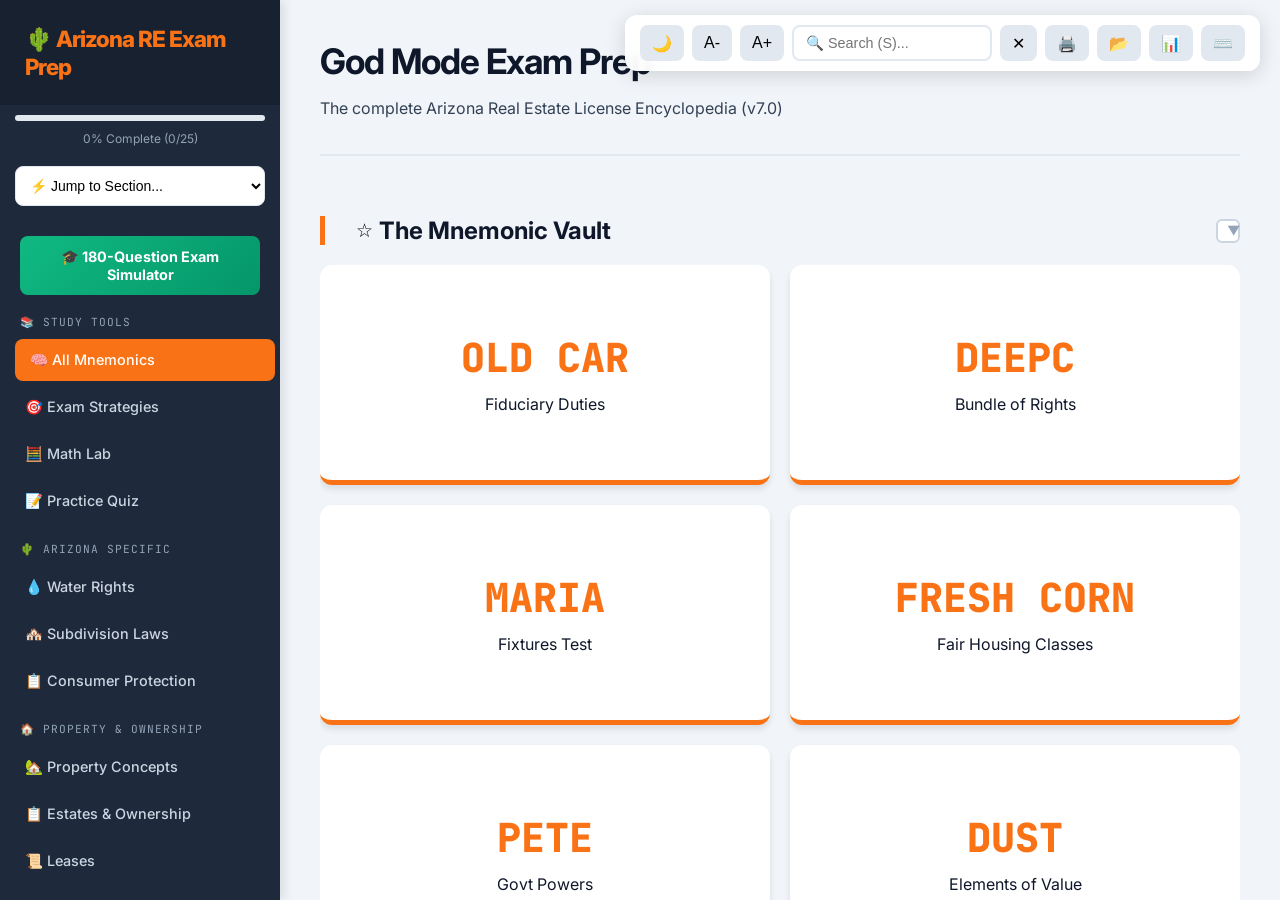
==== index.html @ 2d34c485 "Add files via upload" ====
<!DOCTYPE html>
<html lang="en">

<head>
    <meta charset="UTF-8">
    <meta name="viewport" content="width=device-width, initial-scale=1.0">
    <meta name="description"
        content="Complete Arizona Real Estate Exam Study Guide - God Mode Prep with 35+ practice questions, mnemonics, math formulas, and AZ-specific laws. Pass your exam on the first try!">
    <meta name="keywords"
        content="Arizona real estate exam, AZ real estate license, real estate study guide, ADRE exam prep">
    <meta name="author" content="AZ Real Estate Exam Prep">
    <title>AZ Real Estate "God Mode" Exam Prep</title>

    <!-- Favicon -->
    <link rel="icon"
        href="data:image/svg+xml,<svg xmlns='http://www.w3.org/2000/svg' viewBox='0 0 100 100'><text y='.9em' font-size='90'>🌵</text></svg>">

    <!-- Preconnect for faster font loading -->
    <link rel="preconnect" href="https://fonts.googleapis.com">
    <link rel="preconnect" href="https://fonts.gstatic.com" crossorigin>
    <link
        href="https://fonts.googleapis.com/css2?family=JetBrains+Mono:wght@400;700&family=Inter:wght@300;400;600;800&display=swap"
        rel="stylesheet">
    <link rel="stylesheet" href="style.css">
</head>

<body>

    <!-- Floating Toolbar -->
    <div class="toolbar">
        <button onclick="toggleDarkMode()" title="Toggle Dark Mode (D)" id="darkModeBtn">🌙</button>
        <button onclick="changeFontSize(-1)" title="Decrease Font Size">A-</button>
        <button onclick="changeFontSize(1)" title="Increase Font Size">A+</button>
        <div class="search-container">
            <input type="text" id="searchInput" placeholder="🔍 Search (S)..." onkeyup="handleSearch(event)">
        </div>
        <button onclick="clearSearch()" title="Clear Search (Esc)">✕</button>
        <button onclick="window.print()" title="Print">🖨️</button>
        <button onclick="toggleAllSections()" title="Expand/Collapse All" id="collapseBtn">📂</button>
        <button onclick="showStudyStats()" title="Study Statistics">📊</button>
        <button onclick="showKeyboardShortcuts()" title="Keyboard Shortcuts (?)">⌨️</button>
    </div>

    <div class="sidebar">
        <div class="brand">🌵 Arizona RE Exam Prep</div>

        <!-- Overall Progress Bar -->
        <div class="overall-progress">
            <div class="overall-progress-fill" id="overallProgress" style="width: 0%"></div>
        </div>
        <div style="text-align: center; font-size: 0.75rem; color: var(--text-muted); padding: 0 15px 10px;">
            <span id="progressText">0% Complete</span>
        </div>

        <!-- Jump to Section Dropdown -->
        <div style="padding: 10px 15px;">
            <select id="jumpTo"
                onchange="if(this.value) { if(this.value.startsWith('#')) { window.location.hash=this.value; } else { window.location.href=this.value; } } this.selectedIndex=0;"
                style="width: 100%; padding: 10px; border-radius: 8px; border: 1px solid #e2e8f0; background: white; font-size: 14px; cursor: pointer;">
                <option value="">⚡ Jump to Section...</option>
                <optgroup label="Study Tools">
                    <option value="exam.html">🎓 180-Question Exam Simulator</option>
                    <option value="#mnemonics">🧠 Mnemonics</option>
                    <option value="#examtips">🎯 Exam Strategies</option>
                    <option value="#quiz">📝 Quiz</option>
                    <option value="#math">🧮 Math Lab</option>
                </optgroup>
                <optgroup label="Arizona Specific">
                    <option value="#water">💧 Water Rights</option>
                    <option value="#subdivision">🏘️ Subdivision Laws</option>
                    <option value="#azlaw">📋 Consumer Protection</option>
                </optgroup>
                <optgroup label="Property & Ownership">
                    <option value="#property">🏠 Property Concepts</option>
                    <option value="#estates">📋 Estates & Ownership</option>
                    <option value="#leases">📜 Leases</option>
                    <option value="#govt">⚖️ Govt Powers</option>
                </optgroup>
                <optgroup label="Transactions">
                    <option value="#agency">🤝 Agency</option>
                    <option value="#contracts">📝 Contracts</option>
                    <option value="#valuation">📊 Valuation</option>
                    <option value="#financing">💰 Financing</option>
                </optgroup>
                <optgroup label="Transfer & Closing">
                    <option value="#deeds">📜 Deeds</option>
                    <option value="#title">🔍 Title</option>
                    <option value="#legaldesc">🗺️ Legal Descriptions</option>
                    <option value="#liens">⚖️ Liens</option>
                    <option value="#closing">🏁 Closing</option>
                </optgroup>
                <optgroup label="Compliance & Disclosures">
                    <option value="#fairhousing">🏘️ Fair Housing</option>
                    <option value="#environmental">☣️ Environmental</option>
                    <option value="#keydates">⏰ Key Dates</option>
                </optgroup>
            </select>
        </div>

        <div class="nav-scroll">
            <!-- Prominent Exam Simulator Link -->
            <a href="exam.html" class="nav-item"
                style="background: linear-gradient(135deg, #10b981, #059669); color: white; font-weight: bold; margin: 10px 10px 15px 10px; border-radius: 8px; text-align: center; padding: 12px;">🎓
                180-Question Exam Simulator</a>

            <div class="nav-header">📚 STUDY TOOLS</div>
            <a href="#mnemonics" class="nav-item active">🧠 All Mnemonics</a>
            <a href="#examtips" class="nav-item">🎯 Exam Strategies</a>
            <a href="#math" class="nav-item">🧮 Math Lab</a>
            <a href="#quiz" class="nav-item">📝 Practice Quiz</a>

            <div class="nav-header">🌵 ARIZONA SPECIFIC</div>
            <a href="#water" class="nav-item">💧 Water Rights</a>
            <a href="#subdivision" class="nav-item">🏘️ Subdivision Laws</a>
            <a href="#azlaw" class="nav-item">📋 Consumer Protection</a>

            <div class="nav-header">🏠 PROPERTY & OWNERSHIP</div>
            <a href="#property" class="nav-item">🏡 Property Concepts</a>
            <a href="#estates" class="nav-item">📋 Estates & Ownership</a>
            <a href="#leases" class="nav-item">📜 Leases</a>
            <a href="#govt" class="nav-item">⚖️ Govt Powers (PETE)</a>

            <div class="nav-header">🤝 TRANSACTIONS & AGENCY</div>
            <a href="#agency" class="nav-item">👥 Agency Relationships</a>
            <a href="#communication" class="nav-item">💬 Communication & Fraud</a>
            <a href="#contracts" class="nav-item">📝 Contracts & Listings</a>

            <div class="nav-header">💰 VALUATION & FINANCE</div>
            <a href="#valuation" class="nav-item">📊 Valuation & Appraisal</a>
            <a href="#financing" class="nav-item">🏦 Financing</a>

            <div class="nav-header">📜 TRANSFER & CLOSING</div>
            <a href="#deeds" class="nav-item">📄 Deeds</a>
            <a href="#title" class="nav-item">🔍 Title & Insurance</a>
            <a href="#legaldesc" class="nav-item">🗺️ Legal Descriptions</a>
            <a href="#liens" class="nav-item">⚖️ Liens</a>
            <a href="#closing" class="nav-item">🏁 Closing Process</a>

            <div class="nav-header">⚠️ COMPLIANCE</div>
            <a href="#fairhousing" class="nav-item">🏘️ Fair Housing</a>
            <a href="#environmental" class="nav-item">☣️ Environmental Hazards</a>
            <a href="#riskmanagement" class="nav-item">🛡️ Risk Management</a>
            <a href="#keydates" class="nav-item">⏰ Key Dates & Timeframes</a>

            <div class="nav-header">📋 PROFESSIONAL PRACTICE</div>
            <a href="#ethics" class="nav-item">⚖️ Ethics & Conduct</a>
            <a href="#advertising" class="nav-item">📢 Advertising Rules</a>
            <a href="#propmanagement" class="nav-item">🏢 Property Management</a>
            <a href="#prorations" class="nav-item">🧮 Proration Calculations</a>

            <div class="nav-header">⚠️ EXAM HELPERS</div>
            <a href="#cheatsheet" class="nav-item"
                style="background: linear-gradient(135deg, #dc2626, #b91c1c); color: white; font-weight: bold;">📋
                Quick Reference Cheat Sheet</a>
            <a href="#comparisons" class="nav-item"
                style="background: linear-gradient(135deg, #f59e0b, #d97706); color: white; font-weight: bold;">⚠️
                Commonly Confused Concepts</a>
            <a href="#examcomparisons" class="nav-item"
                style="background: linear-gradient(135deg, #8b5cf6, #7c3aed); color: white; font-weight: bold;">🎯
                Exam Comparison Tables</a>
            <a href="#examtips" class="nav-item">🎯 Exam Strategies & Tips</a>
            <a href="#quiz" class="nav-item">📝 Practice Questions</a>
        </div>
    </div>

    <div class="main-content">
        <header>
            <h1>God Mode Exam Prep</h1>
            <p>The complete Arizona Real Estate License Encyclopedia (v7.0)</p>
        </header>

        <section id="mnemonics">
            <h2>The Mnemonic Vault</h2>
            <div class="mnemonic-grid">

                <div class="flip-card">
                    <div class="flip-card-inner">
                        <div class="flip-card-front">
                            <div class="acronym">OLD CAR</div>
                            <div>Fiduciary Duties</div>
                        </div>
                        <div class="flip-card-back">
                            <ul>
                                <li><strong>O</strong>bedience</li>
                                <li><strong>L</strong>oyalty (Client 1st)</li>
                                <li><strong>D</strong>isclosure</li>
                                <li><strong>C</strong>onfidentiality (Forever)</li>
                                <li><strong>A</strong>ccounting</li>
                                <li><strong>R</strong>easonable Care</li>
                            </ul>
                        </div>
                    </div>
                </div>

                <div class="flip-card">
                    <div class="flip-card-inner">
                        <div class="flip-card-front">
                            <div class="acronym">DEEPC</div>
                            <div>Bundle of Rights</div>
                        </div>
                        <div class="flip-card-back">
                            <ul>
                                <li><strong>D</strong>isposition (Sell)</li>
                                <li><strong>E</strong>xclusion (Keep out)</li>
                                <li><strong>E</strong>njoyment (Peace)</li>
                                <li><strong>P</strong>ossession (Use)</li>
                                <li><strong>C</strong>ontrol (Build/Alter)</li>
                            </ul>
                        </div>
                    </div>
                </div>

                <div class="flip-card">
                    <div class="flip-card-inner">
                        <div class="flip-card-front">
                            <div class="acronym">MARIA</div>
                            <div>Fixtures Test</div>
                        </div>
                        <div class="flip-card-back">
                            <ul>
                                <li><strong>M</strong>ethod of Attachment</li>
                                <li><strong>A</strong>daptability</li>
                                <li><strong>R</strong>elationship (Buyer wins)</li>
                                <li><strong>I</strong>ntent (Crucial)</li>
                                <li><strong>A</strong>greement (Wins all)</li>
                            </ul>
                        </div>
                    </div>
                </div>

                <div class="flip-card">
                    <div class="flip-card-inner">
                        <div class="flip-card-front">
                            <div class="acronym">FRESH CORN</div>
                            <div>Fair Housing Classes</div>
                        </div>
                        <div class="flip-card-back">
                            <ul>
                                <li><strong>F</strong>amilial Status (Kids)</li>
                                <li><strong>R</strong>ace</li>
                                <li><strong>S</strong>ex (Gender)</li>
                                <li><strong>H</strong>andicap (Disability)</li>
                                <li><strong>C</strong>olor</li>
                                <li><strong>R</strong>eligion</li>
                                <li><strong>N</strong>ational Origin</li>
                            </ul>
                        </div>
                    </div>
                </div>

                <div class="flip-card">
                    <div class="flip-card-inner">
                        <div class="flip-card-front">
                            <div class="acronym">PETE</div>
                            <div>Govt Powers</div>
                        </div>
                        <div class="flip-card-back">
                            <ul>
                                <li><strong>P</strong>olice Power (Zoning)</li>
                                <li><strong>E</strong>minent Domain (Taking)</li>
                                <li><strong>T</strong>axation</li>
                                <li><strong>E</strong>scheat (Reverts to State)</li>
                            </ul>
                        </div>
                    </div>
                </div>

                <div class="flip-card">
                    <div class="flip-card-inner">
                        <div class="flip-card-front">
                            <div class="acronym">DUST</div>
                            <div>Elements of Value</div>
                        </div>
                        <div class="flip-card-back">
                            <ul>
                                <li><strong>D</strong>emand</li>
                                <li><strong>U</strong>tility (Usefulness)</li>
                                <li><strong>S</strong>carcity</li>
                                <li><strong>T</strong>ransferability</li>
                            </ul>
                        </div>
                    </div>
                </div>

                <div class="flip-card">
                    <div class="flip-card-inner">
                        <div class="flip-card-front">
                            <div class="acronym">PITT</div>
                            <div>Joint Tenancy Rules</div>
                        </div>
                        <div class="flip-card-back">
                            <ul>
                                <li><strong>P</strong>ossession (Undivided)</li>
                                <li><strong>I</strong>nterest (Equal)</li>
                                <li><strong>T</strong>ime (Same time)</li>
                                <li><strong>T</strong>itle (Same deed)</li>
                            </ul>
                        </div>
                    </div>
                </div>

                <div class="flip-card">
                    <div class="flip-card-inner">
                        <div class="flip-card-front">
                            <div class="acronym">COLIC</div>
                            <div>Valid Contract</div>
                        </div>
                        <div class="flip-card-back">
                            <ul>
                                <li><strong>C</strong>ompetent Parties</li>
                                <li><strong>O</strong>ffer & Acceptance</li>
                                <li><strong>L</strong>egal Purpose</li>
                                <li><strong>I</strong>n Writing</li>
                                <li><strong>C</strong>onsideration</li>
                            </ul>
                        </div>
                    </div>
                </div>

                <div class="flip-card">
                    <div class="flip-card-inner">
                        <div class="flip-card-front">
                            <div class="acronym">-OR / -EE</div>
                            <div>Giver vs Receiver</div>
                        </div>
                        <div class="flip-card-back">
                            <ul>
                                <li><strong>-OR</strong> = Giver (Grant<strong>or</strong>)</li>
                                <li><strong>-EE</strong> = Receiver (Grant<strong>ee</strong>)</li>
                                <li>Mortgag<strong>or</strong> = Borrower (gives lien)</li>
                                <li>Mortgag<strong>ee</strong> = Lender (receives lien)</li>
                                <li>Less<strong>or</strong> = Landlord</li>
                                <li>Less<strong>ee</strong> = Tenant</li>
                            </ul>
                        </div>
                    </div>
                </div>

                <div class="flip-card">
                    <div class="flip-card-inner">
                        <div class="flip-card-front">
                            <div class="acronym">MCI</div>
                            <div>3 Appraisal Approaches</div>
                        </div>
                        <div class="flip-card-back">
                            <ul>
                                <li><strong>M</strong>arket Data → Houses/Land</li>
                                <li><strong>C</strong>ost Approach → New/Special Buildings</li>
                                <li><strong>I</strong>ncome (Cap) → Commercial</li>
                            </ul>
                        </div>
                    </div>
                </div>

                <div class="flip-card">
                    <div class="flip-card-inner">
                        <div class="flip-card-front">
                            <div class="acronym">PFE</div>
                            <div>3 Types of Depreciation</div>
                        </div>
                        <div class="flip-card-back">
                            <ul>
                                <li><strong>P</strong>hysical (Wear & tear)</li>
                                <li><strong>F</strong>unctional (Poor design)</li>
                                <li><strong>E</strong>conomic (External: airport)</li>
                            </ul>
                        </div>
                    </div>
                </div>

            </div>
        </section>

        <section id="water">
            <h2>Arizona Water Rights (The "Deep End")</h2>

            <div class="alert alert-az">
                <div class="alert-icon">⚠️</div>
                <div>
                    <strong>Exam Trap:</strong> Know the difference between Type 1 and Type 2 Grandfathered Rights.
                </div>
            </div>

            <div class="info-box">
                <div class="info-title">Groundwater Management Act (1980)</div>
                <p>Created <strong>AMAs</strong> (Active Management Areas) where overdraft is severe. <em>(Phoenix,
                        Tucson, Prescott, Pinal, Santa Cruz)</em>.</p>

                <table>
                    <tr>
                        <th>Right Type</th>
                        <th>Definition</th>
                        <th>Transferability</th>
                    </tr>
                    <tr>
                        <td><strong>Irrigation Grandfathered</strong></td>
                        <td>Farming use.</td>
                        <td>Runs with the land.</td>
                    </tr>
                    <tr>
                        <td><strong>Type 1 (Non-Irrigation)</strong></td>
                        <td>Retired farm land converted to non-farm use (e.g., Golf Course).</td>
                        <td><strong>Runs with the land</strong>. Cannot be sold separately.</td>
                    </tr>
                    <tr>
                        <td><strong>Type 2 (Non-Irrigation)</strong></td>
                        <td>Historical non-farm use (e.g., Mines, Dairies).</td>
                        <td><strong>Portable</strong>. Can be sold separately from the land.</td>
                    </tr>
                </table>
            </div>

            <div class="info-box">
                <div class="info-title">Assured vs. Adequate Water Supply</div>
                <ul>
                    <li><strong>Inside an AMA:</strong> Developers must prove a <strong>100-Year Assured Water
                            Supply</strong> to subdivide.</li>
                    <li><strong>Outside an AMA:</strong> Developers must prove an <strong>Adequate Water
                            Supply</strong>. If inadequate, they can still build, but must disclose it in the Public
                        Report.</li>
                </ul>
            </div>

            <div class="info-box"
                style="background: linear-gradient(to right, #dbeafe, #e0f2fe); border: 2px solid #3b82f6;">
                <div class="info-title" style="color: #1d4ed8;">⚠️ EXAM TRAP: Riparian vs Littoral Water Rights</div>
                <p>Both are water rights based on property location — know the difference:</p>
                <table>
                    <tr>
                        <th style="width: 25%;">Feature</th>
                        <th style="width: 37.5%; background: #bfdbfe;">🌊 Riparian Rights</th>
                        <th style="width: 37.5%; background: #a5f3fc;">🏖️ Littoral Rights</th>
                    </tr>
                    <tr>
                        <td><strong>Water Type</strong></td>
                        <td style="background: #dbeafe;"><strong>FLOWING water</strong></td>
                        <td style="background: #cffafe;"><strong>STANDING water</strong></td>
                    </tr>
                    <tr>
                        <td><strong>Examples</strong></td>
                        <td>Rivers, streams, creeks</td>
                        <td>Lakes, ponds, oceans, seas</td>
                    </tr>
                    <tr>
                        <td><strong>Ownership Extends To</strong></td>
                        <td>Center of waterway (if non-navigable)</td>
                        <td>High-water mark</td>
                    </tr>
                    <tr>
                        <td><strong>Usage Rights</strong></td>
                        <td>Reasonable use that doesn't harm downstream owners</td>
                        <td>Reasonable use of water touching property</td>
                    </tr>
                    <tr>
                        <td><strong>Memory Trick</strong></td>
                        <td><strong>R</strong>iparian = <strong>R</strong>iver (flows)</td>
                        <td><strong>L</strong>ittoral = <strong>L</strong>ake (sits)</td>
                    </tr>
                </table>
            </div>

            <div class="info-box"
                style="background: linear-gradient(to right, #fef3c7, #fde68a); border: 2px solid #f59e0b;">
                <div class="info-title" style="color: #b45309;">⚠️ EXAM TRAP: Accretion vs Avulsion vs Erosion</div>
                <p>All involve land changes from water — timing is key:</p>
                <table>
                    <tr>
                        <th>Term</th>
                        <th>What Happens</th>
                        <th>Speed</th>
                        <th>Who Owns New Land?</th>
                    </tr>
                    <tr>
                        <td><strong>Accretion</strong></td>
                        <td>Land is <strong>ADDED</strong> by water deposit (soil buildup)</td>
                        <td style="background: #d1fae5;">GRADUAL</td>
                        <td>Property owner gains it</td>
                    </tr>
                    <tr>
                        <td><strong>Reliction</strong></td>
                        <td>Land is <strong>EXPOSED</strong> by water receding</td>
                        <td style="background: #d1fae5;">GRADUAL</td>
                        <td>Property owner gains it</td>
                    </tr>
                    <tr>
                        <td><strong>Erosion</strong></td>
                        <td>Land is <strong>LOST</strong> by water washing away</td>
                        <td style="background: #d1fae5;">GRADUAL</td>
                        <td>Property owner loses it</td>
                    </tr>
                    <tr>
                        <td><strong>Avulsion</strong></td>
                        <td>Land is <strong>TORN AWAY</strong> suddenly (flood, earthquake)</td>
                        <td style="background: #fee2e2;">SUDDEN</td>
                        <td>Original owner may reclaim</td>
                    </tr>
                </table>
                <p style="margin-top: 10px;"><strong>Memory Tip:</strong> A<strong>V</strong>ulsion =
                    <strong>V</strong>iolent/Sudden. Everything else is gradual.
                </p>
            </div>
        </section>

        <section id="subdivision">
            <h2>Subdivision & Land Rules</h2>

            <div class="info-box">
                <div class="info-title">The "Magic Numbers"</div>
                <table>
                    <tr>
                        <th>Term</th>
                        <th>Definition</th>
                        <th>Requirement</th>
                    </tr>
                    <tr>
                        <td><strong>Subdivision</strong></td>
                        <td>Dividing land into <strong>6 or more</strong> parcels (each < 36 acres).</td>
                        <td>Must obtain a <strong>Public Report</strong> from ADRE.</td>
                    </tr>
                    <tr>
                        <td><strong>Unsubdivided Land</strong></td>
                        <td>Dividing land into <strong>6 or more</strong> parcels (each 36-160 acres).</td>
                        <td>Must obtain a Public Report.</td>
                    </tr>
                    <tr>
                        <td><strong>Lot Split</strong></td>
                        <td>Dividing land into <strong>5 or fewer</strong> parcels.</td>
                        <td>No Public Report. Requires <strong>Affidavit of Disclosure</strong> if in county island.
                        </td>
                    </tr>
                </table>
            </div>

            <div class="info-box">
                <div class="info-title">Public Report (The CPR)</div>
                <p><strong>C</strong>ommissioner's <strong>P</strong>ublic <strong>R</strong>eport. Protects the buyer.
                </p>
                <ul>
                    <li>Must be given to buyer <strong>before</strong> signing the contract.</li>
                    <li>If buyer signs <em>without</em> receiving it, the sale is <strong>Voidable</strong> by the buyer
                        for 3 years.</li>
                    <li><strong>Lot Reservations:</strong> Developer can take $5,000 max deposit before Public Report is
                        issued (fully refundable).</li>
                </ul>
            </div>

            <div class="info-box"
                style="background: linear-gradient(to right, #e0f2fe, #dbeafe); border: 2px solid #3b82f6;">
                <div class="info-title" style="color: #1d4ed8;">Arizona Subdivision Requirements Chart</div>
                <table>
                    <tr>
                        <th>Classification</th>
                        <th>Number of Lots</th>
                        <th>Lot Size</th>
                        <th>Requirements</th>
                    </tr>
                    <tr>
                        <td><strong>Lot Split</strong></td>
                        <td><strong>5 or fewer</strong> lots</td>
                        <td>Any size</td>
                        <td style="background: #d1fae5;">NO Public Report required. Affidavit of Disclosure if in
                            unincorporated area</td>
                    </tr>
                    <tr>
                        <td><strong>Subdivision (Improved)</strong></td>
                        <td><strong>6 or more</strong> lots</td>
                        <td><strong>Less than 36 acres</strong> each</td>
                        <td style="background: #fef9c3;">Public Report REQUIRED</td>
                    </tr>
                    <tr>
                        <td><strong>Unsubdivided Land</strong></td>
                        <td><strong>6 or more</strong> parcels</td>
                        <td><strong>36 to 160 acres</strong> each</td>
                        <td style="background: #fef9c3;">Public Report REQUIRED</td>
                    </tr>
                    <tr>
                        <td><strong>Exempt (Large Parcels)</strong></td>
                        <td>Any number</td>
                        <td><strong>Over 160 acres</strong> each</td>
                        <td style="background: #d1fae5;">NO Public Report required</td>
                    </tr>
                </table>
            </div>

            <div class="info-box">
                <div class="info-title">Public Report Types</div>
                <table>
                    <tr>
                        <th>Report Type</th>
                        <th>What It Allows</th>
                        <th>Requirements</th>
                    </tr>
                    <tr>
                        <td><strong>Preliminary Public Report</strong></td>
                        <td>Take <strong>refundable reservations only</strong> (max $5,000)</td>
                        <td>Before lots are ready for sale</td>
                    </tr>
                    <tr>
                        <td><strong>Full Public Report</strong></td>
                        <td><strong>Binding sales contracts</strong> allowed</td>
                        <td>All improvements complete OR bonded</td>
                    </tr>
                    <tr>
                        <td><strong>Special Order of Exemption</strong></td>
                        <td>Sale without Public Report</td>
                        <td>Specific criteria met; ADRE approval</td>
                    </tr>
                </table>
            </div>

            <div class="info-box">
                <div class="info-title">Affidavit of Disclosure (Lot Splits)</div>
                <p>Required when selling <strong>unimproved land in unincorporated areas</strong> (county islands):</p>
                <ul>
                    <li>Must disclose: road maintenance, utilities, easements, zoning, flood zone</li>
                    <li>Must be given to buyer <strong>before</strong> purchase agreement</li>
                    <li>Filed with county recorder after sale</li>
                    <li>Applies to parcels <strong>5 or fewer</strong> (lot splits, not subdivisions)</li>
                </ul>
            </div>

            <div class="alert alert-az">
                <div class="alert-icon">⚠️</div>
                <div>
                    <strong>Exam Trap — The Magic Number 6:</strong> Once you hit <strong>6 or more lots</strong>, you
                    need a Public Report! 5 or fewer = lot split (no Public Report). Remember: "5 is FINE, 6 needs the
                    FIX (Public Report)!"
                </div>
            </div>

            <div class="alert alert-az">
                <div class="alert-icon">🎯</div>
                <div>
                    <strong>Exam Tip — 36 Acres:</strong> Under 36 acres = subdivision. Between 36-160 acres =
                    unsubdivided land. Over 160 acres = exempt. Both subdivision AND unsubdivided land need a Public
                    Report if 6+ lots!
                </div>
            </div>

            <div class="alert alert-az">
                <div class="alert-icon">💡</div>
                <div>
                    <strong>Memory Tip — Public Report Voidable:</strong> If buyer doesn't receive Public Report before
                    signing, sale is VOIDABLE for <strong>3 YEARS</strong>. "CPR saves lives — give it FIRST!"
                </div>
            </div>

            <div class="info-box"
                style="background: linear-gradient(to right, #fef3c7, #fde68a); border: 2px solid #f59e0b;">
                <div class="info-title" style="color: #b45309;">⚠️ Unimproved Lot Rescission — A.R.S. § 32-2185.01
                </div>
                <p>Arizona provides extra protection when buyer purchases an <strong>UNIMPROVED</strong> subdivision lot
                    <strong>without physically
                        inspecting it:</strong>
                </p>
                <table>
                    <tr>
                        <th>Situation</th>
                        <th>Rescission Period</th>
                        <th>Details</th>
                    </tr>
                    <tr>
                        <td><strong>Buyer inspected lot BEFORE signing</strong></td>
                        <td style="background: #fee2e2;">NO rescission right</td>
                        <td>Standard contract rules apply</td>
                    </tr>
                    <tr>
                        <td><strong>Buyer did NOT inspect lot before signing</strong></td>
                        <td style="background: #d1fae5;"><strong>7 CALENDAR DAYS</strong> to rescind OR</td>
                        <td>Can rescind without cause within 7 days</td>
                    </tr>
                    <tr>
                        <td><strong>Buyer did NOT inspect lot before signing</strong></td>
                        <td style="background: #bbf7d0;"><strong>6 MONTHS</strong> to inspect then rescind</td>
                        <td>Has 6 months to inspect; can rescind after inspection</td>
                    </tr>
                    <tr>
                        <td><strong>IMPROVED lots</strong> (with building)</td>
                        <td style="background: #fee2e2;">NO rescission right</td>
                        <td>These rules only apply to UNIMPROVED lots</td>
                    </tr>
                </table>
                <p style="margin-top: 10px;"><strong>Key Points:</strong></p>
                <ul>
                    <li>Only applies to <strong>UNIMPROVED</strong> lots (no building)</li>
                    <li>Only applies if buyer did <strong>NOT inspect BEFORE signing</strong></li>
                    <li>Developer must refund ALL money upon rescission</li>
                    <li>Cannot waive this right</li>
                </ul>
            </div>

            <div class="info-box"
                style="background: linear-gradient(to right, #dcfce7, #bbf7d0); border: 2px solid #22c55e;">
                <div class="info-title" style="color: #166534;">Lot Reservation Deposits (Before Public Report)</div>
                <table>
                    <tr>
                        <th>Rule</th>
                        <th>Details</th>
                    </tr>
                    <tr>
                        <td><strong>Maximum Deposit</strong></td>
                        <td><strong>$5,000</strong> maximum (per A.R.S. § 32-2181.03)</td>
                    </tr>
                    <tr>
                        <td><strong>Refundable?</strong></td>
                        <td style="background: #d1fae5;"><strong>100% REFUNDABLE</strong> at any time before Public
                            Report issued</td>
                    </tr>
                    <tr>
                        <td><strong>Where Held?</strong></td>
                        <td>Must be placed in a trust account or escrow</td>
                    </tr>
                    <tr>
                        <td><strong>When Can Be Used?</strong></td>
                        <td>Only with <strong>Preliminary</strong> Public Report (not before any report)</td>
                    </tr>
                    <tr>
                        <td><strong>Binding Contract?</strong></td>
                        <td style="background: #fee2e2;"><strong>NO</strong> — reservation only, NOT a purchase contract
                        </td>
                    </tr>
                </table>
            </div>

            <div class="alert alert-az">
                <div class="alert-icon">⚠️</div>
                <div>
                    <strong>Exam Trap — Unimproved Lot Rescission:</strong> If buyer purchases an UNIMPROVED subdivision
                    lot WITHOUT
                    inspecting it first, they get <strong>7 CALENDAR DAYS</strong> to cancel outright, OR <strong>6
                        MONTHS</strong> to inspect then cancel. If they DID inspect before signing — NO rescission
                    right!
                </div>
            </div>

            <div class="alert alert-az">
                <div class="alert-icon">🎯</div>
                <div>
                    <strong>Exam Tip — Reservation vs Contract:</strong> Before Full Public Report, developer can only
                    take <strong>refundable reservations</strong> (not binding contracts). Think: "No CPR = No
                    Commitment!"
                </div>
            </div>
        </section>

        <section id="azlaw">
            <h2>Arizona Consumer Protection Laws</h2>

            <div class="info-box">
                <div class="info-title">Real Estate Recovery Fund</div>
                <p>Administered by <strong>ADRE</strong> to compensate consumers harmed by licensed agents:</p>
                <ul>
                    <li><strong>Maximum per transaction:</strong> $30,000</li>
                    <li><strong>Maximum per licensee:</strong> $90,000 total</li>
                    <li><strong>Requirements:</strong> Must have final court judgment against licensee</li>
                    <li><strong>Coverage:</strong> Actual out-of-pocket losses only (no speculative damages)</li>
                    <li><strong>Time limit:</strong> Claim must be filed within 5 years</li>
                </ul>
                <p><em>Note: If fund pays out, licensee's license is typically terminated.</em></p>
            </div>

            <div class="info-box">
                <div class="info-title">Arizona Consumer Fraud Protection Act (1967)</div>
                <p><strong>A.R.S. §§ 44-1521</strong> — Applies to real estate transactions:</p>
                <ul>
                    <li><strong>Prohibits:</strong> Deception, fraud, misrepresentation, concealment of material facts
                    </li>
                    <li><strong>Applies to:</strong> All RE sales, advertising, and written/verbal statements</li>
                    <li><strong>Private Action:</strong> Consumers can sue; easier to prove than common law fraud</li>
                    <li><strong>Penalties:</strong> Civil penalties, restitution, potentially treble damages</li>
                </ul>
            </div>

            <div class="info-box">
                <div class="info-title">Arizona Homestead Exemption</div>
                <p><strong>A.R.S. § 33-1101</strong> — Protects home equity from general creditors:</p>
                <table>
                    <tr>
                        <th>Feature</th>
                        <th>Details</th>
                    </tr>
                    <tr>
                        <td><strong>Protected Amount (2025)</strong></td>
                        <td>$425,200 equity (adjusted annually for cost of living since Prop 209 passed in 2022)</td>
                    </tr>
                    <tr>
                        <td><strong>Acreage Limit</strong></td>
                        <td><strong>NO acreage limit</strong> — Must be "one compact body" with dwelling</td>
                    </tr>
                    <tr>
                        <td><strong>Eligible Property Types</strong></td>
                        <td>
                            <ul style="margin: 5px 0; padding-left: 20px;">
                                <li>House on land (any acreage, one compact parcel)</li>
                                <li>Condominium unit</li>
                                <li>Cooperative unit</li>
                                <li>Mobile home (with or without land)</li>
                            </ul>
                        </td>
                    </tr>
                    <tr>
                        <td><strong>Residency Requirement</strong></td>
                        <td>Must be your <strong>PRIMARY residence</strong> where you actually live</td>
                    </tr>
                    <tr>
                        <td><strong>Age Requirement</strong></td>
                        <td>Must be 18+ years old and Arizona resident</td>
                    </tr>
                    <tr>
                        <td><strong>Number of Exemptions</strong></td>
                        <td>Only ONE per person (married couple = one shared exemption)</td>
                    </tr>
                    <tr>
                        <td><strong>Automatic?</strong></td>
                        <td>Yes — no filing required (but can file Declaration for extra protection)</td>
                    </tr>
                    <tr>
                        <td><strong>Sale Proceeds</strong></td>
                        <td>Protected for <strong>18 months</strong> after sale (used for new home)</td>
                    </tr>
                    <tr>
                        <td><strong>Does NOT Protect Against</strong></td>
                        <td>
                            <ul style="margin: 5px 0; padding-left: 20px;">
                                <li>Mortgage/deed of trust foreclosure</li>
                                <li>Mechanic's liens (for work on the home)</li>
                                <li>Child support & alimony</li>
                                <li>Property taxes</li>
                                <li>HOA liens</li>
                            </ul>
                        </td>
                    </tr>
                </table>
                <div class="alert alert-az" style="margin-top: 15px;">
                    <div class="alert-icon">⚠️</div>
                    <div>
                        <strong>Don't Confuse:</strong> Homestead (no acreage limit) vs. Anti-Deficiency (2.5 acre
                        limit).
                        These are DIFFERENT protections with different rules!
                    </div>
                </div>
            </div>

            <div class="info-box">
                <div class="info-title">Arizona Anti-Deficiency Statute</div>
                <p>Protects homeowners from "deficiency judgments" after foreclosure:</p>
                <table>
                    <tr>
                        <th>Requirement</th>
                        <th>Details</th>
                    </tr>
                    <tr>
                        <td><strong>Property Size</strong></td>
                        <td>2.5 acres or less</td>
                    </tr>
                    <tr>
                        <td><strong>Property Type</strong></td>
                        <td>Single 1-family or 2-family dwelling</td>
                    </tr>
                    <tr>
                        <td><strong>Trustee Sale (Non-Judicial)</strong></td>
                        <td>Protection applies regardless of loan type</td>
                    </tr>
                    <tr>
                        <td><strong>Judicial Foreclosure</strong></td>
                        <td>Protection ONLY for "purchase money" loans</td>
                    </tr>
                </table>
            </div>

            <div class="alert alert-az">
                <div class="alert-icon">📋</div>
                <div>
                    <strong>Purchase Money Loan</strong> = Loan used specifically to PURCHASE the property (not HELOCs
                    or refinances for cash-out)
                </div>
            </div>

            <div class="info-box"
                style="background: linear-gradient(to right, #fef3c7, #dcfce7); border: 2px solid #f59e0b;">
                <div class="info-title" style="color: #b45309;">⚠️ EXAM TRAP: Homestead vs Anti-Deficiency — Know the
                    Difference!</div>
                <p>These are commonly confused on the exam. Here's how they differ:</p>
                <table>
                    <tr>
                        <th style="width: 25%;">Feature</th>
                        <th style="width: 37.5%; background: #dbeafe;">🏠 Homestead Exemption</th>
                        <th style="width: 37.5%; background: #dcfce7;">🛡️ Anti-Deficiency Statute</th>
                    </tr>
                    <tr>
                        <td><strong>Purpose</strong></td>
                        <td>Protects home EQUITY from general creditors</td>
                        <td>Protects from DEFICIENCY JUDGMENT after foreclosure</td>
                    </tr>
                    <tr>
                        <td><strong>Acreage Limit</strong></td>
                        <td style="background: #fef9c3;"><strong>NO LIMIT</strong> — Any size property</td>
                        <td style="background: #bbf7d0;"><strong>2.5 ACRES OR LESS</strong></td>
                    </tr>
                    <tr>
                        <td><strong>Property Type</strong></td>
                        <td>House, condo, co-op, mobile home</td>
                        <td>Single 1-family or 2-family dwelling ONLY</td>
                    </tr>
                    <tr>
                        <td><strong>Dollar Limit</strong></td>
                        <td><strong>$425,200</strong> (2025, adjusted annually)</td>
                        <td><strong>UNLIMITED</strong> — Protects entire deficiency</td>
                    </tr>
                    <tr>
                        <td><strong>When It Applies</strong></td>
                        <td>When creditors try to collect debts (lawsuits, judgments)</td>
                        <td>ONLY after a foreclosure sale</td>
                    </tr>
                    <tr>
                        <td><strong>Residency Required?</strong></td>
                        <td><strong>YES</strong> — Must be your primary residence</td>
                        <td><strong>NO</strong> — Applies even to investment property*</td>
                    </tr>
                    <tr>
                        <td><strong>Filing Required?</strong></td>
                        <td>No — automatic (but can file declaration)</td>
                        <td>No — automatic if qualifications met</td>
                    </tr>
                    <tr>
                        <td><strong>Statute Reference</strong></td>
                        <td>A.R.S. § 33-1101</td>
                        <td>A.R.S. § 33-729(A) & § 33-814(G)</td>
                    </tr>
                </table>
                <p style="font-size: 0.85rem; margin-top: 10px;"><em>*Anti-deficiency for trustee sale applies
                        regardless of occupancy; for judicial foreclosure, must be purchase money loan.</em></p>

                <div style="display: flex; gap: 20px; margin-top: 15px;">
                    <div
                        style="flex: 1; background: #dbeafe; padding: 12px; border-radius: 8px; border-left: 4px solid #3b82f6;">
                        <strong>🏠 Homestead Memory Tip:</strong><br>
                        "HOME-stead = HOME equity protected"<br>
                        <em>Protects equity FROM creditors trying to take it</em>
                    </div>
                    <div
                        style="flex: 1; background: #dcfce7; padding: 12px; border-radius: 8px; border-left: 4px solid #22c55e;">
                        <strong>🛡️ Anti-Deficiency Memory Tip:</strong><br>
                        "Anti = AGAINST deficiency judgment"<br>
                        <em>Protects you AFTER foreclosure from owing more</em>
                    </div>
                </div>
            </div>

            <div class="info-box">
                <div class="info-title">Arizona Residential Landlord Tenant Act (ARLTA)</div>
                <p><strong>A.R.S. Title 33, Chapter 10</strong> — Governs residential rental relationships in Arizona
                </p>
                <table>
                    <tr>
                        <th>Topic</th>
                        <th>Arizona Rule</th>
                    </tr>
                    <tr>
                        <td><strong>Security Deposit Maximum</strong></td>
                        <td><strong>1.5 months' rent</strong> maximum (no cap if weekly rental)</td>
                    </tr>
                    <tr>
                        <td><strong>Return Security Deposit</strong></td>
                        <td>Within <strong>14 business days</strong> of lease termination + itemized statement</td>
                    </tr>
                    <tr>
                        <td><strong>Late Rent Grace Period</strong></td>
                        <td>NO GRACE PERIOD required (rent due on date specified in lease)</td>
                    </tr>
                    <tr>
                        <td><strong>Nonpayment Notice</strong></td>
                        <td><strong>5-day</strong> written notice before eviction action</td>
                    </tr>
                    <tr>
                        <td><strong>Landlord Entry Notice</strong></td>
                        <td><strong>2 days</strong> notice required (except emergencies)</td>
                    </tr>
                    <tr>
                        <td><strong>Month-to-Month Termination</strong></td>
                        <td><strong>30-day</strong> written notice required</td>
                    </tr>
                    <tr>
                        <td><strong>Week-to-Week Termination</strong></td>
                        <td><strong>10-day</strong> written notice required</td>
                    </tr>
                    <tr>
                        <td><strong>Material Breach (Non-Compliance)</strong></td>
                        <td><strong>10-day</strong> notice to cure OR vacate</td>
                    </tr>
                    <tr>
                        <td><strong>Health/Safety Violation</strong></td>
                        <td><strong>5-day</strong> notice to cure (immediate if imminent danger)</td>
                    </tr>
                </table>
            </div>

            <div class="info-box"
                style="background: linear-gradient(to right, #fef3c7, #fde68a); border: 2px solid #f59e0b;">
                <div class="info-title" style="color: #b45309;">⚠️ Arizona Eviction Process (Forcible Detainer)</div>
                <p>Arizona uses <strong>Special Detainer</strong> action for evictions — much faster than regular civil
                    cases:</p>
                <table>
                    <tr>
                        <th>Step</th>
                        <th>Action</th>
                        <th>Timeframe</th>
                    </tr>
                    <tr>
                        <td><strong>1. Proper Notice</strong></td>
                        <td>Serve appropriate written notice (5-day, 10-day, etc.)</td>
                        <td>Required BEFORE filing</td>
                    </tr>
                    <tr>
                        <td><strong>2. File Action</strong></td>
                        <td>After notice expires, file eviction in Justice Court</td>
                        <td>Day after notice period ends</td>
                    </tr>
                    <tr>
                        <td><strong>3. Hearing</strong></td>
                        <td>Court hearing scheduled</td>
                        <td><strong>3-6 days</strong> after filing</td>
                    </tr>
                    <tr>
                        <td><strong>4. Judgment</strong></td>
                        <td>If landlord wins, immediate judgment for possession</td>
                        <td>Same day as hearing</td>
                    </tr>
                    <tr>
                        <td><strong>5. Writ of Restitution</strong></td>
                        <td>Court issues order for constable to remove tenant</td>
                        <td><strong>5 calendar days</strong> after judgment</td>
                    </tr>
                    <tr>
                        <td><strong>6. Lock-Out</strong></td>
                        <td>Constable supervises lock change; tenant removed</td>
                        <td>Typically 12-24 hours after writ</td>
                    </tr>
                </table>
                <div class="alert alert-az" style="margin-top: 15px;">
                    <div class="alert-icon">🚫</div>
                    <div>
                        <strong>ILLEGAL:</strong> Self-help eviction! Landlord CANNOT change locks, shut off utilities,
                        or remove tenant's belongings without court order. Penalty: 2x damages!
                    </div>
                </div>
            </div>

            <div class="info-box">
                <div class="info-title">Arizona Landlord Obligations (Must Provide)</div>
                <table>
                    <tr>
                        <th>Obligation</th>
                        <th>Details</th>
                    </tr>
                    <tr>
                        <td><strong>Fit & Habitable Premises</strong></td>
                        <td>Rental must meet building codes, provide reasonable safety</td>
                    </tr>
                    <tr>
                        <td><strong>Essential Services</strong></td>
                        <td>Working plumbing, heating, cooling (if installed), electricity, hot water</td>
                    </tr>
                    <tr>
                        <td><strong>Common Area Maintenance</strong></td>
                        <td>Keep common areas clean and safe</td>
                    </tr>
                    <tr>
                        <td><strong>Pest Control</strong></td>
                        <td>Treat for bed bugs (unless tenant caused infestation)</td>
                    </tr>
                    <tr>
                        <td><strong>Working Smoke Detectors</strong></td>
                        <td>Must install and maintain at move-in</td>
                    </tr>
                    <tr>
                        <td><strong>Written Lease Terms</strong></td>
                        <td>Must provide copy with landlord name, address, and emergency contact</td>
                    </tr>
                    <tr>
                        <td><strong>Security Deposit Info</strong></td>
                        <td>Must provide move-in/move-out checklist; tenant has 5 days to return</td>
                    </tr>
                </table>
            </div>

            <div class="info-box">
                <div class="info-title">Arizona Tenant Rights & Remedies</div>
                <table>
                    <tr>
                        <th>Remedy</th>
                        <th>When It Applies</th>
                        <th>How It Works</th>
                    </tr>
                    <tr>
                        <td><strong>Repair & Deduct</strong></td>
                        <td>Landlord fails to fix issue affecting health/safety</td>
                        <td>Give notice → wait 10 days → hire repair → deduct from rent (max = 1/2 month rent)</td>
                    </tr>
                    <tr>
                        <td><strong>Essential Services Shutoff</strong></td>
                        <td>No heat, AC, water, electricity</td>
                        <td>Tenant may: (1) get reasonable substitute + deduct, (2) withhold rent equal to value lost,
                            (3) terminate lease</td>
                    </tr>
                    <tr>
                        <td><strong>Security Deposit Violation</strong></td>
                        <td>Landlord doesn't return within 14 days</td>
                        <td>Tenant may sue for <strong>2x</strong> wrongfully withheld amount</td>
                    </tr>
                    <tr>
                        <td><strong>Retaliation Protection</strong></td>
                        <td>Landlord retaliates for lawful complaint</td>
                        <td>Tenant may recover 2 months' rent or 2x damages + attorney fees</td>
                    </tr>
                    <tr>
                        <td><strong>Domestic Violence Early Termination</strong></td>
                        <td>Tenant is victim of domestic violence, stalking, sexual assault</td>
                        <td>May terminate lease early with proper documentation and notice</td>
                    </tr>
                </table>
            </div>

            <div class="info-box">
                <div class="info-title">Lease Termination at a Glance</div>
                <table>
                    <tr>
                        <th>Reason</th>
                        <th>Notice Required</th>
                        <th>Notes</th>
                    </tr>
                    <tr>
                        <td><strong>Nonpayment of Rent</strong></td>
                        <td style="background: #fee2e2;"><strong>5 days</strong></td>
                        <td>Must pay in full OR vacate</td>
                    </tr>
                    <tr>
                        <td><strong>Material Noncompliance</strong></td>
                        <td style="background: #fef9c3;"><strong>10 days</strong></td>
                        <td>Cure violation or face eviction</td>
                    </tr>
                    <tr>
                        <td><strong>Health/Safety Violation</strong></td>
                        <td style="background: #fee2e2;"><strong>5 days</strong></td>
                        <td>Immediate if imminent danger</td>
                    </tr>
                    <tr>
                        <td><strong>Month-to-Month Tenancy</strong></td>
                        <td><strong>30 days</strong></td>
                        <td>No reason needed</td>
                    </tr>
                    <tr>
                        <td><strong>Week-to-Week Tenancy</strong></td>
                        <td><strong>10 days</strong></td>
                        <td>No reason needed</td>
                    </tr>
                    <tr>
                        <td><strong>Irreparable Breach (2nd offense)</strong></td>
                        <td style="background: #fee2e2;"><strong>Immediate</strong></td>
                        <td>Same violation within 6 months = immediate termination</td>
                    </tr>
                </table>
            </div>

            <div class="info-box">
                <div class="info-title">Arizona Community Property (AZ is 1 of 9 CP States!)</div>
                <table>
                    <tr>
                        <th>Concept</th>
                        <th>Rule</th>
                    </tr>
                    <tr>
                        <td><strong>Property During Marriage</strong></td>
                        <td>Presumed community property (50/50) regardless of whose name on title</td>
                    </tr>
                    <tr>
                        <td><strong>Separate Property</strong></td>
                        <td>Owned before marriage OR received as gift/inheritance</td>
                    </tr>
                    <tr>
                        <td><strong>Death of Spouse</strong></td>
                        <td>Surviving spouse automatically owns their 50%</td>
                    </tr>
                    <tr>
                        <td><strong>Community Property with ROS</strong></td>
                        <td>Avoids probate — property passes directly to surviving spouse</td>
                    </tr>
                    <tr>
                        <td><strong>Divorce</strong></td>
                        <td>Usually 50/50 split; court can adjust if unfair</td>
                    </tr>
                </table>
            </div>

            <div class="info-box">
                <div class="info-title">Arizona Beneficiary Deed (Transfer-on-Death)</div>
                <table>
                    <tr>
                        <th>Feature</th>
                        <th>Details</th>
                    </tr>
                    <tr>
                        <td><strong>Purpose</strong></td>
                        <td>Transfer real property to beneficiary at owner's death — AVOIDS PROBATE</td>
                    </tr>
                    <tr>
                        <td><strong>Requirements</strong></td>
                        <td>Signed, notarized, and RECORDED during owner's lifetime</td>
                    </tr>
                    <tr>
                        <td><strong>Revocable?</strong></td>
                        <td>Yes — owner can change or revoke anytime while alive</td>
                    </tr>
                    <tr>
                        <td><strong>Owner's Rights</strong></td>
                        <td>Full control — can sell, lease, mortgage during lifetime</td>
                    </tr>
                    <tr>
                        <td><strong>Beneficiary Rights</strong></td>
                        <td>NONE until owner dies</td>
                    </tr>
                </table>
            </div>

            <div class="info-box">
                <div class="info-title">Arizona Affidavit of Value</div>
                <ul>
                    <li>REQUIRED to be recorded with most deed transfers</li>
                    <li>Discloses sale price and date — becomes public record</li>
                    <li>Used by county assessor for property taxes</li>
                    <li>Must be signed and notarized by BOTH buyer and seller</li>
                    <li><strong>Exemptions:</strong> Family transfers, trust transfers, correcting deeds</li>
                </ul>
            </div>

            <div class="info-box">
                <div class="info-title">Arizona Trust Account Requirements</div>
                <table>
                    <tr>
                        <th>Rule</th>
                        <th>Requirement</th>
                    </tr>
                    <tr>
                        <td><strong>Deposit Location</strong></td>
                        <td>Federally insured depository in ARIZONA</td>
                    </tr>
                    <tr>
                        <td><strong>Timing</strong></td>
                        <td>Immediately deposit (property management: 3 banking days)</td>
                    </tr>
                    <tr>
                        <td><strong>Reconciliation</strong></td>
                        <td>THREE-WAY reconciliation MONTHLY</td>
                    </tr>
                    <tr>
                        <td><strong>Commingling</strong></td>
                        <td>PROHIBITED — cannot mix client funds with personal</td>
                    </tr>
                    <tr>
                        <td><strong>Record Retention</strong></td>
                        <td>5 years</td>
                    </tr>
                </table>
            </div>

            <div class="info-box">
                <div class="info-title">Arizona License Requirements</div>
                <table>
                    <tr>
                        <th>Requirement</th>
                        <th>Details</th>
                    </tr>
                    <tr>
                        <td><strong>Pre-License Education</strong></td>
                        <td>90 hours at ADRE-approved school</td>
                    </tr>
                    <tr>
                        <td><strong>Contract Writing Class</strong></td>
                        <td>6 hours required before application</td>
                    </tr>
                    <tr>
                        <td><strong>Fingerprint Clearance Card</strong></td>
                        <td>Required from AZ DPS (takes 8-10 weeks)</td>
                    </tr>
                    <tr>
                        <td><strong>State Exam</strong></td>
                        <td>180 questions, 5 hours, 75% to pass</td>
                    </tr>
                    <tr>
                        <td><strong>License Term</strong></td>
                        <td>2 years</td>
                    </tr>
                    <tr>
                        <td><strong>Continuing Education</strong></td>
                        <td>24 hours every 2 years (18 mandatory + 6 elective). <strong>2025 NEW:</strong> Must include
                            1 hour each on Firewise, Deed Fraud, and Arizona Water</td>
                    </tr>
                    <tr>
                        <td><strong>Age Requirement</strong></td>
                        <td>18 years old</td>
                    </tr>
                    <tr>
                        <td><strong>Reciprocity</strong></td>
                        <td>NONE — AZ is non-reciprocal state</td>
                    </tr>
                </table>
            </div>

            <div class="alert alert-az">
                <div class="alert-icon">🌵</div>
                <div>
                    <strong>AZ Exam Tip:</strong> Memorize: 90 hrs education, 6 hr contract class, 180 questions, 75% to
                    pass, 2-year license, 24 hrs CE!
                </div>
            </div>
        </section>

        <section id="leases">
            <h2>Leases & Estates</h2>

            <div class="info-box">
                <div class="info-title">Commercial Lease Types</div>
                <table>
                    <tr>
                        <th>Type</th>
                        <th>Tenant Pays</th>
                        <th>Typical Use</th>
                    </tr>
                    <tr>
                        <td><strong>Gross Lease</strong></td>
                        <td>Flat Rent only. Landlord pays all expenses.</td>
                        <td>Residential / Small Office</td>
                    </tr>
                    <tr>
                        <td><strong>Net Lease (NNN)</strong></td>
                        <td>Rent + Taxes + Insurance + Maintenance.</td>
                        <td>Commercial / Industrial</td>
                    </tr>
                    <tr>
                        <td><strong>Percentage Lease</strong></td>
                        <td>Base Rent + % of Gross Sales.</td>
                        <td>Retail / Malls</td>
                    </tr>
                    <tr>
                        <td><strong>Ground Lease</strong></td>
                        <td>Rents the land only (usually 99 years).</td>
                        <td>Fast Food / Banks</td>
                    </tr>
                </table>
            </div>
        </section>

        <section id="agency">
            <h2>Agency Relationships</h2>

            <div class="info-box">
                <div class="info-title">Types of Agents</div>
                <table>
                    <tr>
                        <th>Agent Type</th>
                        <th>Authority</th>
                        <th>Example</th>
                    </tr>
                    <tr>
                        <td><strong>Universal Agent</strong></td>
                        <td>Can do ANYTHING on behalf of principal</td>
                        <td>Power of Attorney</td>
                    </tr>
                    <tr>
                        <td><strong>General Agent</strong></td>
                        <td>Can handle ALL matters in a business area</td>
                        <td>Property Manager</td>
                    </tr>
                    <tr>
                        <td><strong>Special Agent</strong></td>
                        <td>Limited to ONE specific transaction</td>
                        <td>Real Estate Agent (listing)</td>
                    </tr>
                </table>
            </div>

            <div class="info-box">
                <div class="info-title">Agency Terminology</div>
                <ul>
                    <li><strong>Principal/Client:</strong> The person who hires the agent (owes fiduciary duties TO)
                    </li>
                    <li><strong>Customer:</strong> Third party (not represented, owes honesty only)</li>
                    <li><strong>Dual Agency:</strong> Agent represents BOTH buyer and seller (requires written consent)
                    </li>
                    <li><strong>Attorney in Fact:</strong> Person given Power of Attorney (NOT necessarily a lawyer)
                    </li>
                </ul>
            </div>

            <div class="info-box"
                style="background: linear-gradient(to right, #dcfce7, #bbf7d0); border: 2px solid #22c55e;">
                <div class="info-title" style="color: #166534;">Fiduciary Duties — OLD CAR</div>
                <p>Agents owe these duties to their CLIENT (not customers):</p>
                <table>
                    <tr>
                        <th>Duty</th>
                        <th>Description</th>
                        <th>Example</th>
                    </tr>
                    <tr>
                        <td><strong>O</strong>bedience</td>
                        <td>Follow client's lawful instructions</td>
                        <td>Do not show home on Sundays if client requests</td>
                    </tr>
                    <tr>
                        <td><strong>L</strong>oyalty</td>
                        <td>Put client's interests above your own</td>
                        <td>Don't steer to properties that pay higher commission</td>
                    </tr>
                    <tr>
                        <td><strong>D</strong>isclosure</td>
                        <td>Share ALL material facts with client</td>
                        <td>Report every offer, even unpleasant ones</td>
                    </tr>
                    <tr>
                        <td><strong>C</strong>onfidentiality</td>
                        <td>Keep client information private FOREVER</td>
                        <td>Don't reveal seller's urgency to buyer</td>
                    </tr>
                    <tr>
                        <td><strong>A</strong>ccounting</td>
                        <td>Track all funds and documents</td>
                        <td>Deposit earnest money, provide receipts</td>
                    </tr>
                    <tr>
                        <td><strong>R</strong>easonable Care</td>
                        <td>Perform duties competently</td>
                        <td>Verify facts before sharing, complete contracts correctly</td>
                    </tr>
                </table>
            </div>

            <div class="alert alert-az">
                <div class="alert-icon">⚠️</div>
                <div>
                    <strong>Exam Trap — Confidentiality is FOREVER!</strong> Even after the agency relationship ends,
                    you cannot reveal confidential information about your former client to anyone.
                </div>
            </div>

            <div class="info-box"
                style="background: linear-gradient(to right, #fef3c7, #fde68a); border: 2px solid #f59e0b;">
                <div class="info-title" style="color: #b45309;">⚠️ Dual Agency & Designated Agency</div>
                <table>
                    <tr>
                        <th>Type</th>
                        <th>Description</th>
                        <th>Requirements</th>
                    </tr>
                    <tr>
                        <td><strong>Dual Agency</strong></td>
                        <td>SAME agent represents BOTH buyer AND seller</td>
                        <td style="background: #fee2e2;"><strong>Written consent</strong> from BOTH parties required
                        </td>
                    </tr>
                    <tr>
                        <td><strong>Designated Agency</strong></td>
                        <td>DIFFERENT agents from same brokerage represent each party</td>
                        <td style="background: #d1fae5;">Allowed in AZ; reduces conflict</td>
                    </tr>
                    <tr>
                        <td><strong>Transaction Broker</strong></td>
                        <td>Facilitates transaction; represents NEITHER party</td>
                        <td>No fiduciary duties; just honesty and disclosure</td>
                    </tr>
                </table>
                <p style="margin-top: 10px;"><strong>Arizona Note:</strong> Dual agency is LEGAL in Arizona but requires
                    informed written consent. Designated agency is preferred.</p>
            </div>

            <div class="info-box">
                <div class="info-title">Agency Disclosure Timing (Arizona)</div>
                <table>
                    <tr>
                        <th>When</th>
                        <th>What Must Happen</th>
                    </tr>
                    <tr>
                        <td><strong>At First Substantive Contact</strong></td>
                        <td>Disclose who you represent (provide agency disclosure form)</td>
                    </tr>
                    <tr>
                        <td><strong>Before Offer Presented</strong></td>
                        <td>Written agency confirmation must be signed</td>
                    </tr>
                    <tr>
                        <td><strong>When Dual Agency Arises</strong></td>
                        <td>Immediately disclose and get written consent from BOTH parties</td>
                    </tr>
                </table>
            </div>

            <div class="info-box">
                <div class="info-title">Ways Agency Can Be Terminated</div>
                <table>
                    <tr>
                        <th>Method</th>
                        <th>Description</th>
                    </tr>
                    <tr>
                        <td><strong>Completion of Purpose</strong></td>
                        <td>Transaction closed; agency fulfilled</td>
                    </tr>
                    <tr>
                        <td><strong>Expiration of Term</strong></td>
                        <td>Listing agreement expires</td>
                    </tr>
                    <tr>
                        <td><strong>Mutual Agreement</strong></td>
                        <td>Both parties agree to end agency</td>
                    </tr>
                    <tr>
                        <td><strong>Revocation by Principal</strong></td>
                        <td>Client cancels (may owe commission)</td>
                    </tr>
                    <tr>
                        <td><strong>Renunciation by Agent</strong></td>
                        <td>Agent withdraws (may face liability)</td>
                    </tr>
                    <tr>
                        <td><strong>Death or Incapacity</strong></td>
                        <td>Either party dies or becomes incapacitated</td>
                    </tr>
                    <tr>
                        <td><strong>Destruction of Property</strong></td>
                        <td>Subject property is destroyed</td>
                    </tr>
                    <tr>
                        <td><strong>Bankruptcy</strong></td>
                        <td>Principal or agent goes bankrupt</td>
                    </tr>
                </table>
            </div>

            <div class="alert alert-az">
                <div class="alert-icon">🎯</div>
                <div>
                    <strong>Exam Tip:</strong> Real estate agents are typically <strong>SPECIAL AGENTS</strong> —
                    limited to one specific transaction. Property managers are <strong>GENERAL AGENTS</strong> — ongoing
                    authority for a business area.
                </div>
            </div>

            <div class="alert alert-az">
                <div class="alert-icon">💡</div>
                <div>
                    <strong>Memory Tip — OLD CAR:</strong> <strong>O</strong>bedience, <strong>L</strong>oyalty,
                    <strong>D</strong>isclosure, <strong>C</strong>onfidentiality, <strong>A</strong>ccounting,
                    <strong>R</strong>easonable Care. These are duties owed to the CLIENT, not the customer!
                </div>
            </div>

            <div class="info-box"
                style="background: linear-gradient(to right, #fce7f3, #fbcfe8); border: 2px solid #ec4899;">
                <div class="info-title" style="color: #be185d;">🌵 Arizona Broker Rules — CRITICAL FOR EXAM!</div>
                <table>
                    <tr>
                        <th style="width: 30%;">Rule</th>
                        <th style="width: 35%;">Requirement</th>
                        <th style="width: 35%;">Key Details</th>
                    </tr>
                    <tr style="background: #fef3c7;">
                        <td><strong>💰 Earnest Money Deposit</strong></td>
                        <td>Must deposit by close of <strong>2nd BANKING DAY</strong> after receipt</td>
                        <td>Into trust account or neutral escrow. This is the BROKER'S deadline!</td>
                    </tr>
                    <tr>
                        <td><strong>📋 Listing Agreement Copy</strong></td>
                        <td>Give seller copy within <strong>48 HOURS</strong></td>
                        <td>Must provide copy of signed listing agreement</td>
                    </tr>
                    <tr style="background: #dcfce7;">
                        <td><strong>🏦 Trust Account</strong></td>
                        <td>Must be in <strong>federally insured AZ depository</strong></td>
                        <td>Account name must include "Trust" or "Fiduciary"</td>
                    </tr>
                    <tr>
                        <td><strong>💵 Commingling</strong></td>
                        <td><strong>PROHIBITED!</strong> Cannot mix client funds with personal</td>
                        <td>Exception: Up to $3,000 broker funds to maintain account</td>
                    </tr>
                    <tr style="background: #dbeafe;">
                        <td><strong>📊 Trust Account Reconciliation</strong></td>
                        <td>Must perform <strong>3-WAY RECONCILIATION MONTHLY</strong></td>
                        <td>Bank statement + Trust ledger + Client ledgers</td>
                    </tr>
                    <tr>
                        <td><strong>📁 Record Keeping</strong></td>
                        <td>Keep all transaction records for <strong>5 YEARS</strong></td>
                        <td>Must follow GAAP (Generally Accepted Accounting Principles)</td>
                    </tr>
                    <tr style="background: #f3e8ff;">
                        <td><strong>👁️ Supervision</strong></td>
                        <td>Designated broker must <strong>supervise all licensees</strong></td>
                        <td>Cannot delegate supervision to unlicensed team leaders</td>
                    </tr>
                    <tr>
                        <td><strong>📢 Advertising</strong></td>
                        <td>All ads must include <strong>broker's legal name or DBA</strong></td>
                        <td>Broker name must be clear and prominent</td>
                    </tr>
                </table>
            </div>

            <div class="info-box"
                style="background: linear-gradient(to right, #dcfce7, #bbf7d0); border: 2px solid #22c55e;">
                <div class="info-title" style="color: #166534;">Arizona Broker License Requirements</div>
                <table>
                    <tr>
                        <th>Requirement</th>
                        <th>Details</th>
                    </tr>
                    <tr>
                        <td><strong>Experience</strong></td>
                        <td>3 years active as licensed salesperson/broker within past 5 years</td>
                    </tr>
                    <tr>
                        <td><strong>Age</strong></td>
                        <td>At least 18 years old</td>
                    </tr>
                    <tr>
                        <td><strong>Education</strong></td>
                        <td>90-hour broker pre-licensing course (ADRE approved)</td>
                    </tr>
                    <tr>
                        <td><strong>BMC</strong></td>
                        <td>9 hours of Broker Management Clinic certificates (within 2 years)</td>
                    </tr>
                    <tr>
                        <td><strong>Exam</strong></td>
                        <td>Pass 180-question state exam (75% to pass)</td>
                    </tr>
                    <tr>
                        <td><strong>Fingerprint Card</strong></td>
                        <td>Obtain AZ DPS Fingerprint Clearance Card</td>
                    </tr>
                </table>
            </div>

            <div class="alert alert-az">
                <div class="alert-icon">⚠️</div>
                <div>
                    <strong>EXAM TRAPS — Broker Deadlines:</strong><br>
                    • Earnest money deposit: <strong>2nd banking day</strong> (NOT 3 days!)<br>
                    • Listing copy to seller: <strong>48 hours</strong><br>
                    • Records retention: <strong>5 years</strong><br>
                    • Trust reconciliation: <strong>Monthly</strong>
                </div>
            </div>
        </section>

        <section id="communication">
            <h2>Communication & Fraud</h2>

            <div class="info-box">
                <div class="info-title">Types of Fraud & Misrepresentation</div>
                <table>
                    <tr>
                        <th>Type</th>
                        <th>Definition</th>
                    </tr>
                    <tr>
                        <td><strong>Actual Fraud</strong></td>
                        <td>Intentional misrepresentation or deceit</td>
                    </tr>
                    <tr>
                        <td><strong>Negative Fraud</strong></td>
                        <td>Concealment - hiding material facts</td>
                    </tr>
                    <tr>
                        <td><strong>Constructive Fraud</strong></td>
                        <td>Unintentional - misleading without intent (negligence)</td>
                    </tr>
                    <tr>
                        <td><strong>Puffing</strong></td>
                        <td>Exaggerated opinions - NOT fraud ("Best view in town!")</td>
                    </tr>
                </table>
            </div>

            <div class="info-box">
                <div class="info-title">Other Key Terms</div>
                <ul>
                    <li><strong>Stigmatized Property:</strong> Property with negative history (murder, haunted) -
                        disclosure varies by state</li>
                    <li><strong>Negligence:</strong> Failure to use reasonable care</li>
                    <li><strong>Statute of Limitations:</strong> Time limit to file a lawsuit</li>
                </ul>
            </div>
        </section>

        <section id="property">
            <h2>Property Concepts</h2>

            <div class="info-box">
                <div class="info-title">Real vs. Personal Property</div>
                <table>
                    <tr>
                        <th>Real Property</th>
                        <th>Personal Property (Chattel)</th>
                    </tr>
                    <tr>
                        <td>Immovable (Land, Buildings)</td>
                        <td>Movable ("Cattle moo-ving")</td>
                    </tr>
                    <tr>
                        <td>Fixtures (attached items)</td>
                        <td>Furniture, vehicles, equipment</td>
                    </tr>
                    <tr>
                        <td>Appurtenances (rights with land)</td>
                        <td>Emblements (crops = personal)</td>
                    </tr>
                </table>
            </div>

            <div class="info-box">
                <div class="info-title">National Water Rights (Outside AZ)</div>
                <table>
                    <tr>
                        <th>Type</th>
                        <th>Definition</th>
                        <th>Memory Tip</th>
                    </tr>
                    <tr>
                        <td><strong>Riparian Rights</strong></td>
                        <td>Rights for landowners adjacent to <em>flowing</em> water (rivers, streams)</td>
                        <td>R = River</td>
                    </tr>
                    <tr>
                        <td><strong>Littoral Rights</strong></td>
                        <td>Rights for landowners adjacent to <em>static</em> water (lakes, oceans)</td>
                        <td>L = Lake</td>
                    </tr>
                    <tr>
                        <td><strong>Prior Appropriation</strong></td>
                        <td>State controls water allocation; "first in time, first in right"</td>
                        <td>Western states</td>
                    </tr>
                </table>
            </div>

            <div class="info-box">
                <div class="info-title">Changes to Land by Water</div>
                <table>
                    <tr>
                        <th>Term</th>
                        <th>Definition</th>
                        <th>Result</th>
                    </tr>
                    <tr>
                        <td><strong>Accretion</strong></td>
                        <td>Gradual deposit of soil by water</td>
                        <td>Owner GAINS land</td>
                    </tr>
                    <tr>
                        <td><strong>Reliction</strong></td>
                        <td>Water gradually recedes, exposing land</td>
                        <td>Owner GAINS land</td>
                    </tr>
                    <tr>
                        <td><strong>Erosion</strong></td>
                        <td>Gradual wearing away of land by water</td>
                        <td>Owner LOSES land</td>
                    </tr>
                    <tr>
                        <td><strong>Avulsion</strong></td>
                        <td>Sudden, violent change (flood, earthquake)</td>
                        <td>Boundary stays SAME</td>
                    </tr>
                </table>
            </div>

            <div class="alert alert-az">
                <div class="alert-icon">💡</div>
                <div>
                    <strong>Memory Trick:</strong> <strong>A</strong>ccretion <strong>A</strong>dds land.
                    <strong>E</strong>rosion <strong>E</strong>rases land. <strong>A</strong>vulsion =
                    <strong>A</strong>brupt change but boundaries stay same!
                </div>
            </div>

            <div class="info-box">
                <div class="info-title">Key Property Terms</div>
                <ul>
                    <li><strong>Appurtenances:</strong> Rights that "run with the land" (easements, water rights)</li>
                    <li><strong>Emblements:</strong> Cultivated crops = <em>personal property</em> (can be removed by
                        tenant)</li>
                    <li><strong>Trade Fixtures:</strong> Business equipment installed by tenant = <em>personal
                            property</em></li>
                    <li><strong>Severance:</strong> Real property → Personal property (removing fixture)</li>
                    <li><strong>Annexation:</strong> Personal property → Real property (attaching fixture)</li>
                    <li><strong>License:</strong> Revocable permission to use land (NOT an interest in land)</li>
                    <li><strong>Encroachment:</strong> Physical trespass by an object (fence over property line)</li>
                </ul>
            </div>

            <div class="info-box">
                <div class="info-title">Easement Types</div>
                <table>
                    <tr>
                        <th>Type</th>
                        <th>Description</th>
                    </tr>
                    <tr>
                        <td><strong>Appurtenant</strong></td>
                        <td>Benefits adjacent land; has Dominant (benefits) & Servient (burdened) tenement</td>
                    </tr>
                    <tr>
                        <td><strong>In Gross</strong></td>
                        <td>Benefits a person/company, not land (utility easements)</td>
                    </tr>
                    <tr>
                        <td><strong>By Necessity</strong></td>
                        <td>Created when land is landlocked (no access to road)</td>
                    </tr>
                    <tr>
                        <td><strong>Prescriptive</strong></td>
                        <td>Gained through continuous use (like adverse possession for use)</td>
                    </tr>
                </table>
            </div>
        </section>

        <section id="estates">
            <h2>Estates in Land</h2>

            <div class="alert alert-az">
                <div class="alert-icon">📋</div>
                <div>
                    <strong>Key Concept:</strong> Freehold = Ownership | Leasehold = Rental
                </div>
            </div>

            <div class="info-box">
                <div class="info-title">Forms of Ownership</div>
                <table>
                    <tr>
                        <th>Type</th>
                        <th>Definition</th>
                        <th>Key Features</th>
                    </tr>
                    <tr>
                        <td><strong>Severalty (Sole Ownership)</strong></td>
                        <td>ONE person or entity owns the property alone</td>
                        <td>Full control; can sell, lease, or will freely</td>
                    </tr>
                    <tr>
                        <td><strong>Joint Tenancy</strong></td>
                        <td>Two+ owners with Right of Survivorship</td>
                        <td>Requires 4 PITT unities; survivor(s) get deceased's share</td>
                    </tr>
                    <tr>
                        <td><strong>Tenancy in Common (TIC)</strong></td>
                        <td>Two+ owners with NO right of survivorship</td>
                        <td>Can have unequal shares; interest passes to heirs</td>
                    </tr>
                    <tr>
                        <td><strong>Tenancy by the Entirety</strong></td>
                        <td>Special joint tenancy for MARRIED couples only</td>
                        <td>Right of survivorship; neither can sell without other's consent</td>
                    </tr>
                    <tr>
                        <td><strong>Community Property</strong></td>
                        <td>Married couples own property acquired during marriage equally (AZ is a CP state!)</td>
                        <td>Each spouse owns 50%; can will their half</td>
                    </tr>
                </table>
            </div>

            <div class="info-box">
                <div class="info-title">PITT — 4 Unities Required for Joint Tenancy</div>
                <table>
                    <tr>
                        <th>Unity</th>
                        <th>Meaning</th>
                    </tr>
                    <tr>
                        <td><strong>P</strong>ossession</td>
                        <td>All owners have equal right to possess the WHOLE property</td>
                    </tr>
                    <tr>
                        <td><strong>I</strong>nterest</td>
                        <td>All owners have equal ownership percentage</td>
                    </tr>
                    <tr>
                        <td><strong>T</strong>ime</td>
                        <td>All owners received title at the SAME time</td>
                    </tr>
                    <tr>
                        <td><strong>T</strong>itle</td>
                        <td>All owners received title from the SAME document</td>
                    </tr>
                </table>
            </div>

            <div class="alert alert-az">
                <div class="alert-icon">⚠️</div>
                <div>
                    <strong>Exam Trap:</strong> If ONE unity is broken in Joint Tenancy → it becomes Tenancy in Common
                    (no right of survivorship)!
                </div>
            </div>

            <div class="alert alert-az">
                <div class="alert-icon">🌵</div>
                <div>
                    <strong>Arizona Note:</strong> AZ is a COMMUNITY PROPERTY state. Property acquired during marriage
                    is presumed to be community property (50/50).
                </div>
            </div>

            <div class="info-box">
                <div class="info-title">Freehold Estates (Ownership)</div>
                <table>
                    <tr>
                        <th>Estate Type</th>
                        <th>Description</th>
                        <th>Inheritable?</th>
                    </tr>
                    <tr>
                        <td><strong>Fee Simple Absolute</strong></td>
                        <td>Highest/best form of ownership. No conditions.</td>
                        <td>✅ Yes</td>
                    </tr>
                    <tr>
                        <td><strong>Fee Simple Defeasible</strong></td>
                        <td>Ownership WITH conditions. If violated, property may revert.</td>
                        <td>✅ Yes (with conditions)</td>
                    </tr>
                    <tr>
                        <td><strong>Life Estate</strong></td>
                        <td>Ownership for someone's lifetime only. Cannot devise (will).</td>
                        <td>❌ No</td>
                    </tr>
                </table>
            </div>

            <div class="info-box">
                <div class="info-title">Life Estate Details (Reversion & Remainder)</div>
                <table>
                    <tr>
                        <th>Term</th>
                        <th>Definition</th>
                    </tr>
                    <tr>
                        <td><strong>Life Tenant</strong></td>
                        <td>Person who holds the life estate; can use, rent, or mortgage during their lifetime</td>
                    </tr>
                    <tr>
                        <td><strong>Reversion</strong></td>
                        <td>Property returns to the <em>original grantor</em> (or heirs) upon life tenant's death</td>
                    </tr>
                    <tr>
                        <td><strong>Remainder</strong></td>
                        <td>Property passes to a <em>named third party</em> (Remainderman) upon life tenant's death</td>
                    </tr>
                    <tr>
                        <td><strong>Remainderman</strong></td>
                        <td>Person designated to receive property after life estate ends</td>
                    </tr>
                    <tr>
                        <td><strong>Pur Autre Vie</strong></td>
                        <td>"For the life of another" — life estate measured by someone else's life</td>
                    </tr>
                </table>
            </div>

            <div class="alert alert-az">
                <div class="alert-icon">⚠️</div>
                <div>
                    <strong>Exam Trap:</strong> Reversion = back to GRANTOR | Remainder = to THIRD PARTY (Remainderman)
                </div>
            </div>

            <div class="info-box">
                <div class="info-title">Life Tenant Rights & Duties</div>
                <ul>
                    <li>✅ <strong>Can:</strong> Use, occupy, rent out, even mortgage the property</li>
                    <li>✅ <strong>Must:</strong> Pay property taxes, maintain property, pay mortgage interest</li>
                    <li>❌ <strong>Cannot:</strong> Commit "waste" (damage harming remainderman's interest)</li>
                    <li>❌ <strong>Cannot:</strong> Will the property to heirs (goes to remainderman or reverts)</li>
                </ul>
            </div>

            <div class="info-box">
                <div class="info-title">Types of Waste</div>
                <table>
                    <tr>
                        <th>Type</th>
                        <th>Definition</th>
                        <th>Example</th>
                    </tr>
                    <tr>
                        <td><strong>Voluntary Waste</strong></td>
                        <td>Intentional damage or destruction</td>
                        <td>Demolishing a building</td>
                    </tr>
                    <tr>
                        <td><strong>Permissive Waste</strong></td>
                        <td>Neglect causing deterioration</td>
                        <td>Not fixing leaky roof</td>
                    </tr>
                    <tr>
                        <td><strong>Ameliorative Waste</strong></td>
                        <td>Changes that INCREASE value (often allowed)</td>
                        <td>Adding improvements</td>
                    </tr>
                </table>
            </div>

            <div class="info-box">
                <div class="info-title">Leasehold Estates (Less Than Freehold)</div>
                <table>
                    <tr>
                        <th>Estate Type</th>
                        <th>Description</th>
                        <th>Termination</th>
                    </tr>
                    <tr>
                        <td><strong>Estate for Years</strong></td>
                        <td>Fixed period with definite start/end dates</td>
                        <td>Automatic at end date</td>
                    </tr>
                    <tr>
                        <td><strong>Periodic Tenancy</strong></td>
                        <td>Repeats automatically (month-to-month, year-to-year)</td>
                        <td>Proper notice required</td>
                    </tr>
                    <tr>
                        <td><strong>Estate at Will</strong></td>
                        <td>No fixed term; either party can terminate anytime</td>
                        <td>At will of either party</td>
                    </tr>
                    <tr>
                        <td><strong>Estate at Sufferance</strong></td>
                        <td>Holdover tenant staying without permission</td>
                        <td>Landlord "suffers" tenant</td>
                    </tr>
                </table>
            </div>

            <div class="alert alert-az">
                <div class="alert-icon">📝</div>
                <div>
                    <strong>Exam Trap:</strong> "Estate for Years" does NOT have to be years! A 6-month lease is still
                    an "estate for years" because it has a DEFINITE end date.
                </div>
            </div>

            <div class="info-box">
                <div class="info-title">Co-Ownership (Multiple Owners)</div>
                <table>
                    <tr>
                        <th>Type</th>
                        <th>Equal Shares?</th>
                        <th>Right of Survivorship?</th>
                        <th>Can Sell Share?</th>
                        <th>Requirements</th>
                    </tr>
                    <tr>
                        <td><strong>Joint Tenancy</strong></td>
                        <td>✅ Yes</td>
                        <td>✅ Yes (auto to survivors)</td>
                        <td>Yes (breaks joint tenancy)</td>
                        <td><strong>PITT</strong>: Possession, Interest, Time, Title</td>
                    </tr>
                    <tr>
                        <td><strong>Tenancy in Common</strong></td>
                        <td>❌ No (can be unequal)</td>
                        <td>❌ No (passes to heirs)</td>
                        <td>✅ Yes freely</td>
                        <td>Default if not specified</td>
                    </tr>
                    <tr>
                        <td><strong>Tenancy by Entirety</strong></td>
                        <td>✅ Yes</td>
                        <td>✅ Yes</td>
                        <td>❌ No (need spouse consent)</td>
                        <td>Married couples only; not all states</td>
                    </tr>
                    <tr>
                        <td><strong>Community Property</strong></td>
                        <td>✅ Yes (50/50)</td>
                        <td>❌ No (unless with ROS)</td>
                        <td>❌ No (need spouse consent)</td>
                        <td>Married; AZ is community property state</td>
                    </tr>
                </table>
            </div>

            <div class="alert alert-az">
                <div class="alert-icon">💡</div>
                <div>
                    <strong>Exam Tip:</strong> Joint Tenancy requires <strong>PITT</strong> (4 Unities). If ANY unity is
                    broken, it becomes Tenancy in Common.
                </div>
            </div>

            <div class="info-box">
                <div class="info-title">The PITT Unities (Joint Tenancy)</div>
                <ul>
                    <li><strong>P</strong>ossession — All owners have equal right to possess the WHOLE property</li>
                    <li><strong>I</strong>nterest — All owners have equal ownership shares</li>
                    <li><strong>T</strong>ime — All owners acquired title at the SAME time</li>
                    <li><strong>T</strong>itle — All owners acquired title from the SAME deed/document</li>
                </ul>
            </div>
        </section>

        <section id="govt">
            <h2>Government Powers (PETE)</h2>

            <div class="info-box">
                <div class="info-title">The Four Powers (PETE)</div>
                <table>
                    <tr>
                        <th>Power</th>
                        <th>Description</th>
                        <th>Compensation?</th>
                    </tr>
                    <tr>
                        <td><strong>P</strong>olice Power</td>
                        <td>Zoning, building codes, health regulations for public welfare</td>
                        <td>❌ No</td>
                    </tr>
                    <tr>
                        <td><strong>E</strong>minent Domain</td>
                        <td>Taking private property for public use (via Condemnation)</td>
                        <td>✅ Yes - Just Compensation</td>
                    </tr>
                    <tr>
                        <td><strong>T</strong>axation</td>
                        <td>Property taxes, special assessments</td>
                        <td>❌ No</td>
                    </tr>
                    <tr>
                        <td><strong>E</strong>scheat</td>
                        <td>Property reverts to state if owner dies with no heirs</td>
                        <td>❌ No</td>
                    </tr>
                </table>
            </div>

            <div class="info-box">
                <div class="info-title">Eminent Domain vs. Inverse Condemnation</div>
                <ul>
                    <li><strong>Condemnation:</strong> Government takes property → pays owner</li>
                    <li><strong>Inverse Condemnation:</strong> Owner sues government for compensation (when govt action
                        reduces value)</li>
                </ul>
            </div>

            <div class="info-box">
                <div class="info-title">Zoning Terms</div>
                <ul>
                    <li><strong>Variance:</strong> Exception to zoning rules for a specific property</li>
                    <li><strong>Nonconforming Use:</strong> "Grandfathered" use that predates current zoning</li>
                    <li><strong>Setback:</strong> Minimum distance from property line to building</li>
                    <li><strong>Buffer Zone:</strong> Area separating different land uses</li>
                </ul>
            </div>

            <div class="info-box"
                style="background: linear-gradient(to right, #e0f2fe, #dbeafe); border: 2px solid #3b82f6;">
                <div class="info-title" style="color: #1d4ed8;">Variance vs. Special Use Permit (Conditional Use)</div>
                <table>
                    <tr>
                        <th style="width: 25%;">Feature</th>
                        <th style="width: 37.5%;">Variance</th>
                        <th style="width: 37.5%;">Special Use Permit</th>
                    </tr>
                    <tr>
                        <td><strong>What Is It?</strong></td>
                        <td>Exception to zoning rules</td>
                        <td>Permitted use within the zone IF conditions met</td>
                    </tr>
                    <tr>
                        <td><strong>When Granted?</strong></td>
                        <td>Property has HARDSHIP not caused by owner</td>
                        <td>Use allowed by zoning code if approved</td>
                    </tr>
                    <tr>
                        <td><strong>Example</strong></td>
                        <td>Odd-shaped lot can't meet setback</td>
                        <td>Church in residential zone (if conditions met)</td>
                    </tr>
                    <tr>
                        <td><strong>Granted By</strong></td>
                        <td>Zoning Board of Adjustment/Appeals</td>
                        <td>Planning Commission</td>
                    </tr>
                    <tr>
                        <td><strong>Runs with Land?</strong></td>
                        <td style="background: #d1fae5;">YES — stays with property</td>
                        <td style="background: #d1fae5;">YES — stays with property</td>
                    </tr>
                </table>
            </div>

            <div class="info-box">
                <div class="info-title">Types of Zoning</div>
                <table>
                    <tr>
                        <th>Zoning Type</th>
                        <th>Description</th>
                        <th>Examples</th>
                    </tr>
                    <tr>
                        <td><strong>Residential</strong></td>
                        <td>Housing only; may be single-family (R-1) or multi-family (R-3)</td>
                        <td>R-1, R-2, R-3</td>
                    </tr>
                    <tr>
                        <td><strong>Commercial</strong></td>
                        <td>Business, retail, offices</td>
                        <td>C-1 (light), C-2 (general)</td>
                    </tr>
                    <tr>
                        <td><strong>Industrial</strong></td>
                        <td>Manufacturing, warehouses</td>
                        <td>I-1 (light), I-2 (heavy)</td>
                    </tr>
                    <tr>
                        <td><strong>Agricultural</strong></td>
                        <td>Farming, ranching</td>
                        <td>A-1</td>
                    </tr>
                    <tr>
                        <td><strong>Mixed Use</strong></td>
                        <td>Combination (retail on ground, residential above)</td>
                        <td>MU, PUD</td>
                    </tr>
                </table>
            </div>

            <div class="info-box">
                <div class="info-title">Building Codes & Permits</div>
                <table>
                    <tr>
                        <th>Term</th>
                        <th>Definition</th>
                    </tr>
                    <tr>
                        <td><strong>Building Permit</strong></td>
                        <td>Required BEFORE construction begins; verifies compliance with codes</td>
                    </tr>
                    <tr>
                        <td><strong>Certificate of Occupancy (CO)</strong></td>
                        <td>Issued AFTER construction; confirms building meets codes and is safe to occupy</td>
                    </tr>
                    <tr>
                        <td><strong>Building Codes</strong></td>
                        <td>Standards for construction, electrical, plumbing, fire safety</td>
                    </tr>
                    <tr>
                        <td><strong>Housing Codes</strong></td>
                        <td>Minimum standards for habitability of existing structures</td>
                    </tr>
                </table>
            </div>

            <div class="alert alert-az">
                <div class="alert-icon">⚠️</div>
                <div>
                    <strong>Exam Trap:</strong> Police Power = NO COMPENSATION (zoning, codes). Eminent Domain =
                    COMPENSATION REQUIRED. If the government TAKES your property, you get paid. If they REGULATE it, you
                    don't.
                </div>
            </div>

            <div class="alert alert-az">
                <div class="alert-icon">💡</div>
                <div>
                    <strong>Memory Tip — PETE:</strong> <strong>P</strong>olice Power = Zoning/Codes.
                    <strong>E</strong>minent Domain = Taking (pay). <strong>T</strong>axation = Property taxes.
                    <strong>E</strong>scheat = Dies with no heirs.
                </div>
            </div>

            <div class="alert alert-az">
                <div class="alert-icon">🎯</div>
                <div>
                    <strong>Exam Tip:</strong> <strong>Nonconforming use</strong> can continue FOREVER as long as: (1)
                    use is continuous, (2) no expansion, (3) not destroyed beyond 50%. Once abandoned or destroyed, it
                    must conform!
                </div>
            </div>
        </section>

        <section id="contracts">
            <h2>Contracts & Listings</h2>

            <div class="info-box">
                <div class="info-title">Contract Status</div>
                <table>
                    <tr>
                        <th>Status</th>
                        <th>Definition</th>
                        <th>Example</th>
                    </tr>
                    <tr>
                        <td><strong>Valid</strong></td>
                        <td>Meets all requirements; legally enforceable</td>
                        <td>Proper purchase agreement</td>
                    </tr>
                    <tr>
                        <td><strong>Void</strong></td>
                        <td>Never was valid; no legal effect</td>
                        <td>Contract for illegal purpose</td>
                    </tr>
                    <tr>
                        <td><strong>Voidable</strong></td>
                        <td>Valid until one party chooses to rescind</td>
                        <td>Minor signs contract, fraud</td>
                    </tr>
                    <tr>
                        <td><strong>Unenforceable</strong></td>
                        <td>Valid but cannot be enforced in court</td>
                        <td>Oral real estate contract</td>
                    </tr>
                </table>
            </div>

            <div class="info-box">
                <div class="info-title">Types of Listing Agreements</div>
                <p>A listing agreement is an <strong>employment contract</strong> between a seller and a broker that
                    authorizes the broker to find a buyer. There are four main types:</p>

                <h4 style="margin-top: 20px; color: #1e3a5f;">1. Exclusive Right to Sell ⭐ (Most Common)</h4>
                <ul>
                    <li><strong>Definition:</strong> Only ONE broker is authorized to market the property</li>
                    <li><strong>Commission:</strong> Broker gets paid if property sells — <em>no matter who sells
                            it</em></li>
                    <li><strong>Who it benefits:</strong> The BROKER (guarantees commission)</li>
                    <li><strong>Key Point:</strong> Seller pays even if they find their own buyer</li>
                </ul>

                <h4 style="margin-top: 20px; color: #1e3a5f;">2. Exclusive Agency</h4>
                <ul>
                    <li><strong>Definition:</strong> ONE broker is authorized, but seller retains right to sell
                        independently</li>
                    <li><strong>Commission:</strong> Broker gets paid only if broker or cooperating broker sells</li>
                    <li><strong>Who it benefits:</strong> More balanced — seller keeps FSBO option</li>
                    <li><strong>Key Point:</strong> NO commission if seller finds buyer themselves</li>
                </ul>

                <h4 style="margin-top: 20px; color: #1e3a5f;">3. Open Listing (Non-Exclusive)</h4>
                <ul>
                    <li><strong>Definition:</strong> Seller may list with MULTIPLE brokers simultaneously</li>
                    <li><strong>Commission:</strong> Only the broker who actually procures the buyer gets paid</li>
                    <li><strong>Who it benefits:</strong> The SELLER (multiple agents competing)</li>
                    <li><strong>Key Point:</strong> Sometimes called "Give it to everybody" listing</li>
                    <li><strong>Termination:</strong> Terminates when ANY broker sells the property</li>
                </ul>

                <h4 style="margin-top: 20px; color: #1e3a5f;">4. Net Listing ⚠️</h4>
                <ul>
                    <li><strong>Definition:</strong> Seller sets a "net" price; broker keeps anything above that amount
                    </li>
                    <li><strong>Commission:</strong> Whatever exceeds the seller's desired net amount</li>
                    <li><strong>Who it benefits:</strong> Potentially exploits sellers</li>
                    <li><strong>Status:</strong> <strong>LEGAL in Arizona</strong> but strongly discouraged</li>
                    <li><strong>Key Point:</strong> Creates conflict of interest — broker motivated to underprice</li>
                </ul>
            </div>

            <div class="info-box">
                <div class="info-title">Listing Agreements Comparison Chart</div>
                <table>
                    <tr>
                        <th>Type</th>
                        <th>Commission Paid If...</th>
                        <th>Owner Sells?</th>
                        <th>Multiple Brokers?</th>
                        <th>MLS Listed?</th>
                    </tr>
                    <tr>
                        <td><strong>Exclusive Right to Sell</strong></td>
                        <td>Property sells (by anyone)</td>
                        <td>Broker still paid ✅</td>
                        <td>No (exclusive)</td>
                        <td>Yes ✅</td>
                    </tr>
                    <tr>
                        <td><strong>Exclusive Agency</strong></td>
                        <td>Agent or co-op agent sells</td>
                        <td>No commission ❌</td>
                        <td>No (exclusive)</td>
                        <td>Yes ✅</td>
                    </tr>
                    <tr>
                        <td><strong>Open Listing</strong></td>
                        <td>That broker brings buyer</td>
                        <td>No commission ❌</td>
                        <td>Yes (non-exclusive)</td>
                        <td>Usually No</td>
                    </tr>
                    <tr>
                        <td><strong>Net Listing</strong></td>
                        <td>Sale exceeds net price</td>
                        <td>Depends on structure</td>
                        <td>Varies</td>
                        <td>Varies</td>
                    </tr>
                </table>
            </div>

            <div class="alert alert-az">
                <div class="alert-icon">🎯</div>
                <div>
                    <strong>Exam Tip — "Exclusive Right to Sell":</strong> This is the most common type because it
                    guarantees the broker's commission. Remember: Broker gets paid NO MATTER WHO sells the property —
                    even if the owner sells it themselves!
                </div>
            </div>

            <div class="alert alert-az">
                <div class="alert-icon">⚠️</div>
                <div>
                    <strong>Exam Trap — "Exclusive Agency" vs "Exclusive Right to Sell":</strong> Both are "exclusive"
                    (one broker) but the DIFFERENCE is what happens if the OWNER sells it themselves. Exclusive Agency =
                    no commission to broker. Exclusive Right to Sell = broker still gets paid.
                </div>
            </div>

            <div class="info-box">
                <div class="info-title">Required Elements of a Valid Listing Agreement</div>
                <ul>
                    <li><strong>In Writing</strong> — Required by Statute of Frauds</li>
                    <li><strong>Definite Expiration Date</strong> — Required in Arizona (no "evergreen" listings)</li>
                    <li><strong>Compensation Terms</strong> — Commission rate or flat fee clearly stated</li>
                    <li><strong>Property Description</strong> — Legal description or adequate identification</li>
                    <li><strong>Listing Price</strong> — Agreed upon asking price</li>
                    <li><strong>Signatures</strong> — All owners must sign (both spouses in community property)</li>
                </ul>
            </div>

            <div class="alert alert-az">
                <div class="alert-icon">🌵</div>
                <div>
                    <strong>Arizona Requirement:</strong> All listing agreements must have a <strong>definite expiration
                        date</strong>. Automatic renewal clauses are prohibited. The broker must give the seller a copy
                    of the signed agreement within <strong>48 hours</strong>.
                </div>
            </div>

            <div class="info-box">
                <div class="info-title">Statute of Frauds</div>
                <p>Real estate contracts <strong>must be in writing</strong> to be enforceable. This includes:</p>
                <ul>
                    <li>Purchase agreements</li>
                    <li>Listing agreements</li>
                    <li>Leases over 1 year</li>
                    <li>Options and land contracts</li>
                </ul>
            </div>

            <div class="info-box">
                <div class="info-title">Contract Terms</div>
                <table>
                    <tr>
                        <th>Term</th>
                        <th>Definition</th>
                    </tr>
                    <tr>
                        <td><strong>Novation</strong></td>
                        <td>Replacing an old contract with a new one; releases original party</td>
                    </tr>
                    <tr>
                        <td><strong>Assignment</strong></td>
                        <td>Transferring contract rights to another party; original party still liable unless released
                        </td>
                    </tr>
                    <tr>
                        <td><strong>Executed Contract</strong></td>
                        <td>All parties have fulfilled their obligations (complete)</td>
                    </tr>
                    <tr>
                        <td><strong>Executory Contract</strong></td>
                        <td>One or more obligations still to be performed (in progress)</td>
                    </tr>
                    <tr>
                        <td><strong>Bilateral Contract</strong></td>
                        <td>Both parties make promises (most RE contracts)</td>
                    </tr>
                    <tr>
                        <td><strong>Unilateral Contract</strong></td>
                        <td>One party promises, other party acts (option contract)</td>
                    </tr>
                </table>
            </div>

            <div class="alert alert-az">
                <div class="alert-icon">💡</div>
                <div>
                    <strong>Memory Trick - Contract Status:</strong> <strong>Void</strong> = Never valid (illegal).
                    <strong>Voidable</strong> = Valid UNTIL someone chooses to void it. <strong>Unenforceable</strong> =
                    Valid but court won't help you.
                </div>
            </div>

            <div class="info-box"
                style="background: linear-gradient(to right, #dcfce7, #bbf7d0); border: 2px solid #22c55e;">
                <div class="info-title" style="color: #166534;">Common Contingencies in Purchase Agreements</div>
                <p>Contingencies are conditions that must be met before the contract becomes binding:</p>
                <table>
                    <tr>
                        <th>Contingency</th>
                        <th>Purpose</th>
                        <th>Typical Timeframe</th>
                    </tr>
                    <tr>
                        <td><strong>Financing/Loan</strong></td>
                        <td>Buyer must obtain loan approval</td>
                        <td>21-30 days</td>
                    </tr>
                    <tr>
                        <td><strong>Inspection</strong></td>
                        <td>Buyer can have property professionally inspected</td>
                        <td>10-14 days</td>
                    </tr>
                    <tr>
                        <td><strong>Appraisal</strong></td>
                        <td>Property must appraise at or above purchase price</td>
                        <td>Usually tied to loan</td>
                    </tr>
                    <tr>
                        <td><strong>Title</strong></td>
                        <td>Seller must provide clear, marketable title</td>
                        <td>Before closing</td>
                    </tr>
                    <tr>
                        <td><strong>Sale of Buyer's Home</strong></td>
                        <td>Buyer must sell their current home first</td>
                        <td>Varies (60-90 days)</td>
                    </tr>
                    <tr>
                        <td><strong>HOA Review</strong></td>
                        <td>Buyer reviews CC&Rs, financials, meeting minutes</td>
                        <td>10 days</td>
                    </tr>
                </table>
            </div>

            <div class="info-box">
                <div class="info-title">Counter-Offers & Contract Formation</div>
                <table>
                    <tr>
                        <th>Term</th>
                        <th>Definition</th>
                    </tr>
                    <tr>
                        <td><strong>Offer</strong></td>
                        <td>Proposal to enter into a contract (buyer creates)</td>
                    </tr>
                    <tr>
                        <td><strong>Counter-Offer</strong></td>
                        <td>Rejection of original + new proposal (kills original offer)</td>
                    </tr>
                    <tr>
                        <td><strong>Acceptance</strong></td>
                        <td>Unconditional agreement to exact terms ("mirror image")</td>
                    </tr>
                    <tr>
                        <td><strong>Revocation</strong></td>
                        <td>Withdrawal of offer BEFORE acceptance (must be communicated)</td>
                    </tr>
                    <tr>
                        <td><strong>Rejection</strong></td>
                        <td>Refusal of offer (terminates offer permanently)</td>
                    </tr>
                </table>
            </div>

            <div class="alert alert-az">
                <div class="alert-icon">⚠️</div>
                <div>
                    <strong>Exam Trap:</strong> A counter-offer is BOTH a rejection AND a new offer. The original offer
                    is DEAD — cannot be accepted later. Each counter-offer kills the previous offer!
                </div>
            </div>

            <div class="info-box">
                <div class="info-title">Breach of Contract Remedies</div>
                <table>
                    <tr>
                        <th>Remedy</th>
                        <th>Definition</th>
                        <th>Who Uses It?</th>
                    </tr>
                    <tr>
                        <td><strong>Specific Performance</strong></td>
                        <td>Court orders breaching party to complete the contract</td>
                        <td style="background: #d1fae5;">Buyer (wants the property)</td>
                    </tr>
                    <tr>
                        <td><strong>Liquidated Damages</strong></td>
                        <td>Pre-agreed damages (often earnest money)</td>
                        <td style="background: #fef9c3;">Seller (keeps deposit)</td>
                    </tr>
                    <tr>
                        <td><strong>Compensatory Damages</strong></td>
                        <td>Money to cover actual losses</td>
                        <td>Either party</td>
                    </tr>
                    <tr>
                        <td><strong>Rescission</strong></td>
                        <td>Cancel contract; return parties to original positions</td>
                        <td>Either party</td>
                    </tr>
                </table>
            </div>

            <div class="alert alert-az">
                <div class="alert-icon">⏰</div>
                <div>
                    <strong>"Time is of the Essence" —</strong> When this clause is in a contract, ALL DEADLINES ARE
                    STRICT! Missing a deadline may be considered a breach. Common in Arizona contracts.
                </div>
            </div>

            <div class="alert alert-az">
                <div class="alert-icon">🎯</div>
                <div>
                    <strong>Exam Tip — Earnest Money:</strong> Earnest money is NOT required to form a valid contract.
                    It shows good faith but consideration can be a promise. Earnest money is deposited into the BROKER'S
                    trust account within 3 banking days.
                </div>
            </div>

            <div class="alert alert-az">
                <div class="alert-icon">💡</div>
                <div>
                    <strong>Memory Tip — CO-LIC:</strong> Valid contract requires: <strong>C</strong>onsideration,
                    <strong>O</strong>ffer & Acceptance, <strong>L</strong>egal Purpose, <strong>I</strong>n Writing
                    (RE), <strong>C</strong>ompetent Parties
                </div>
            </div>
        </section>

        <section id="valuation">
            <h2>Valuation & Appraisal</h2>

            <div class="info-box">
                <div class="info-title">Three Approaches to Value (MCI)</div>
                <table>
                    <tr>
                        <th>Approach</th>
                        <th>Best For</th>
                        <th>Method</th>
                    </tr>
                    <tr>
                        <td><strong>Market Data (Comparison)</strong></td>
                        <td>Houses, vacant land</td>
                        <td>Compare to similar recent sales</td>
                    </tr>
                    <tr>
                        <td><strong>Cost Approach</strong></td>
                        <td>New buildings, special purpose (churches, schools)</td>
                        <td>Land value + (Cost to build - Depreciation)</td>
                    </tr>
                    <tr>
                        <td><strong>Income (Capitalization)</strong></td>
                        <td>Commercial, multi-unit rentals</td>
                        <td>NOI ÷ Cap Rate = Value</td>
                    </tr>
                </table>
            </div>

            <div class="info-box">
                <div class="info-title">Three Types of Depreciation (PFE)</div>
                <table>
                    <tr>
                        <th>Type</th>
                        <th>Cause</th>
                        <th>Curable?</th>
                    </tr>
                    <tr>
                        <td><strong>Physical Deterioration</strong></td>
                        <td>Wear and tear, age, weather damage</td>
                        <td>Often yes (repairs)</td>
                    </tr>
                    <tr>
                        <td><strong>Functional Obsolescence</strong></td>
                        <td>Poor design, outdated features</td>
                        <td>Sometimes (remodel)</td>
                    </tr>
                    <tr>
                        <td><strong>Economic (External) Obsolescence</strong></td>
                        <td>External factors: airport noise, crime, highway</td>
                        <td>❌ Never curable</td>
                    </tr>
                </table>
            </div>

            <div class="info-box">
                <div class="info-title">Appraisal Theory Principles</div>
                <table>
                    <tr>
                        <th>Principle</th>
                        <th>Definition</th>
                    </tr>
                    <tr>
                        <td><strong>Progression</strong></td>
                        <td>Cheap house value INCREASES near nicer homes</td>
                    </tr>
                    <tr>
                        <td><strong>Regression</strong></td>
                        <td>Nice house value DECREASES near cheaper homes</td>
                    </tr>
                    <tr>
                        <td><strong>Contribution</strong></td>
                        <td>Value of improvement = what it adds to overall value (not cost)</td>
                    </tr>
                    <tr>
                        <td><strong>Substitution</strong></td>
                        <td>Buyer won't pay more when similar properties cost less</td>
                    </tr>
                    <tr>
                        <td><strong>Conformity</strong></td>
                        <td>Max value when property conforms to neighborhood</td>
                    </tr>
                    <tr>
                        <td><strong>Highest & Best Use</strong></td>
                        <td>Most profitable legal use of the land</td>
                    </tr>
                </table>
            </div>

            <div class="info-box">
                <div class="info-title">Key Valuation Formulas</div>
                <table>
                    <tr>
                        <th>Formula</th>
                        <th>Calculation</th>
                    </tr>
                    <tr>
                        <td><strong>Gross Rent Multiplier (GRM)</strong></td>
                        <td>Price ÷ Gross Monthly Rent = GRM</td>
                    </tr>
                    <tr>
                        <td><strong>Cap Rate (IRV Triangle)</strong></td>
                        <td>Income (NOI) ÷ Rate = Value</td>
                    </tr>
                    <tr>
                        <td><strong>Cost Approach</strong></td>
                        <td>(Replacement Cost - Depreciation) + Land Value = Value</td>
                    </tr>
                </table>
            </div>

            <div class="info-box">
                <div class="info-title">Other Value Terms</div>
                <ul>
                    <li><strong>Assemblage:</strong> Combining multiple parcels into one</li>
                    <li><strong>Plottage:</strong> The INCREASE in value from assemblage</li>
                </ul>
            </div>

            <div class="info-box"
                style="background: linear-gradient(to right, #e0f2fe, #dbeafe); border: 2px solid #3b82f6;">
                <div class="info-title" style="color: #1d4ed8;">CMA vs. Appraisal</div>
                <table>
                    <tr>
                        <th>Feature</th>
                        <th>CMA (Comparative Market Analysis)</th>
                        <th>Appraisal</th>
                    </tr>
                    <tr>
                        <td><strong>Prepared By</strong></td>
                        <td>Real estate agent</td>
                        <td style="background: #d1fae5;">Licensed/certified appraiser</td>
                    </tr>
                    <tr>
                        <td><strong>Purpose</strong></td>
                        <td>Help seller set listing price; buyer make offers</td>
                        <td>Determine market value for lender</td>
                    </tr>
                    <tr>
                        <td><strong>Required By</strong></td>
                        <td>Not required; agent's service</td>
                        <td>Required by lender for financing</td>
                    </tr>
                    <tr>
                        <td><strong>Fee</strong></td>
                        <td>Usually free (agent service)</td>
                        <td>$300-600+ (buyer pays)</td>
                    </tr>
                    <tr>
                        <td><strong>Liability</strong></td>
                        <td>Opinion only</td>
                        <td style="background: #fee2e2;">Appraiser is liable; regulated by USPAP</td>
                    </tr>
                </table>
            </div>

            <div class="info-box">
                <div class="info-title">Appraisal Reconciliation</div>
                <p>After applying all three approaches, appraiser uses <strong>reconciliation</strong> to determine
                    final value:</p>
                <ul>
                    <li>Weights each approach based on <strong>reliability for property type</strong></li>
                    <li>Residential: Market approach weighted most heavily</li>
                    <li>Commercial: Income approach weighted most heavily</li>
                    <li>Special purpose: Cost approach weighted most heavily</li>
                    <li><strong>NOT an average</strong> — professional judgment applied</li>
                </ul>
            </div>

            <div class="alert alert-az">
                <div class="alert-icon">⚠️</div>
                <div>
                    <strong>Exam Trap — Adjustments:</strong> When comparing properties, adjust the
                    <strong>COMPARABLE</strong>, NOT the subject! If comparable has MORE features, SUBTRACT. If
                    comparable has FEWER features, ADD.
                </div>
            </div>

            <div class="alert alert-az">
                <div class="alert-icon">🎯</div>
                <div>
                    <strong>Exam Tip — Which Approach?</strong> Residential = Market Data. Commercial = Income.
                    Church/School = Cost. <strong>MCI = Houses, Commercial, Unique!</strong>
                </div>
            </div>

            <div class="alert alert-az">
                <div class="alert-icon">💡</div>
                <div>
                    <strong>Memory Tip — External Obsolescence:</strong> The only type of depreciation that is
                    <strong>NEVER CURABLE</strong>. "You can't cure the OUTSIDE world" — airport noise, highway,
                    neighborhood decline.
                </div>
            </div>
        </section>

        <section id="financing">
            <h2>Financing</h2>

            <div class="info-box">
                <div class="info-title">Mortgage vs. Trust Deed</div>
                <table>
                    <tr>
                        <th></th>
                        <th>Mortgage (2 Parties)</th>
                        <th>Trust Deed (3 Parties)</th>
                    </tr>
                    <tr>
                        <td><strong>Borrower</strong></td>
                        <td>Mortgag<strong>or</strong></td>
                        <td>Trust<strong>or</strong></td>
                    </tr>
                    <tr>
                        <td><strong>Lender</strong></td>
                        <td>Mortgag<strong>ee</strong></td>
                        <td>Beneficiary</td>
                    </tr>
                    <tr>
                        <td><strong>Third Party</strong></td>
                        <td>—</td>
                        <td>Trustee (holds title)</td>
                    </tr>
                    <tr>
                        <td><strong>Foreclosure</strong></td>
                        <td>Judicial (court process)</td>
                        <td>Non-judicial (faster)</td>
                    </tr>
                </table>
            </div>

            <div class="alert alert-az">
                <div class="alert-icon">💡</div>
                <div>
                    <strong>The "-OR/-EE" Rule:</strong> The "-OR" gives, the "-EE" receives! Mortgag<strong>or</strong>
                    gives the mortgage (borrower). Mortgag<strong>ee</strong> receives payments (lender).
                    Grant<strong>or</strong> gives deed. Grant<strong>ee</strong> receives deed.
                </div>
            </div>

            <div class="info-box">
                <div class="info-title">Key Loan Clauses</div>
                <table>
                    <tr>
                        <th>Clause</th>
                        <th>Definition</th>
                    </tr>
                    <tr>
                        <td><strong>Acceleration Clause</strong></td>
                        <td>Entire loan due if borrower defaults</td>
                    </tr>
                    <tr>
                        <td><strong>Alienation (Due-on-Sale)</strong></td>
                        <td>Entire loan due if property is sold/transferred</td>
                    </tr>
                    <tr>
                        <td><strong>Prepayment Clause</strong></td>
                        <td>May include penalty for early payoff</td>
                    </tr>
                    <tr>
                        <td><strong>Defeasance Clause</strong></td>
                        <td>Lender must release lien when loan paid in full</td>
                    </tr>
                </table>
            </div>

            <div class="info-box">
                <div class="info-title">Mortgage Types</div>
                <table>
                    <tr>
                        <th>Type</th>
                        <th>Key Features</th>
                    </tr>
                    <tr>
                        <td><strong>Conventional</strong></td>
                        <td>Not government-insured; typically requires 20% down or PMI</td>
                    </tr>
                    <tr>
                        <td><strong>FHA</strong></td>
                        <td>Government-insured; low down payment (3.5%); requires MIP</td>
                    </tr>
                    <tr>
                        <td><strong>VA</strong></td>
                        <td>For veterans; no down payment; no PMI; requires Certificate of Eligibility</td>
                    </tr>
                    <tr>
                        <td><strong>ARM (Adjustable Rate)</strong></td>
                        <td>Interest rate adjusts periodically; initial rate lower than fixed</td>
                    </tr>
                    <tr>
                        <td><strong>Balloon</strong></td>
                        <td>Low payments then large lump sum due at end</td>
                    </tr>
                </table>
            </div>

            <div class="info-box">
                <div class="info-title">Lien Theory vs. Title Theory States</div>
                <table>
                    <tr>
                        <th>Theory</th>
                        <th>Who Holds Title?</th>
                        <th>States</th>
                    </tr>
                    <tr>
                        <td><strong>Lien Theory</strong></td>
                        <td>Borrower holds title; lender has a LIEN</td>
                        <td>Most states</td>
                    </tr>
                    <tr>
                        <td><strong>Title Theory</strong></td>
                        <td>Lender holds title until loan paid off</td>
                        <td>Trust Deed states (AZ)</td>
                    </tr>
                </table>
            </div>

            <div class="info-box">
                <div class="info-title">Primary vs. Secondary Market</div>
                <ul>
                    <li><strong>Primary Market:</strong> Where loans originate (banks, credit unions)</li>
                    <li><strong>Secondary Market:</strong> Where loans are bought/sold (Fannie Mae, Freddie Mac, Ginnie
                        Mae)</li>
                </ul>
            </div>

            <div class="info-box">
                <div class="info-title">Loan Assumption Terms</div>
                <table>
                    <tr>
                        <th>Term</th>
                        <th>Buyer Liable?</th>
                        <th>Seller Released?</th>
                    </tr>
                    <tr>
                        <td><strong>Assume</strong> the loan</td>
                        <td>✅ Yes</td>
                        <td>Only with lender approval (Novation)</td>
                    </tr>
                    <tr>
                        <td>Buy <strong>Subject To</strong></td>
                        <td>❌ No</td>
                        <td>No - seller stays liable</td>
                    </tr>
                </table>
            </div>

            <div class="info-box">
                <div class="info-title">TILA / RESPA Disclosures</div>
                <ul>
                    <li><strong>TILA (Truth in Lending Act):</strong> Requires lender to disclose <strong>APR</strong>
                        (Annual Percentage Rate)</li>
                    <li><strong>3-Day Right of Rescission:</strong> Borrower can cancel refinance within 3 business days
                    </li>
                    <li><strong>RESPA:</strong> Requires Loan Estimate within 3 days of application</li>
                </ul>
            </div>

            <div class="info-box"
                style="background: linear-gradient(to right, #fef3c7, #fde68a); border: 2px solid #f59e0b;">
                <div class="info-title" style="color: #b45309;">⚠️ Right of Rescission — When You Can Cancel</div>
                <p>Under TILA, borrowers have the right to cancel certain loans within <strong>3 BUSINESS DAYS</strong>:
                </p>
                <table>
                    <tr>
                        <th>Loan Type</th>
                        <th>Rescission Right?</th>
                        <th>Why?</th>
                    </tr>
                    <tr>
                        <td><strong>Refinance (Primary Residence)</strong></td>
                        <td style="background: #d1fae5;"><strong>YES</strong> — 3 business days</td>
                        <td>Putting existing home at risk</td>
                    </tr>
                    <tr>
                        <td><strong>Home Equity Loan/HELOC</strong></td>
                        <td style="background: #d1fae5;"><strong>YES</strong> — 3 business days</td>
                        <td>Putting existing home at risk</td>
                    </tr>
                    <tr>
                        <td><strong>Second Mortgage</strong></td>
                        <td style="background: #d1fae5;"><strong>YES</strong> — 3 business days</td>
                        <td>Putting existing home at risk</td>
                    </tr>
                    <tr>
                        <td><strong>Purchase Money Loan (NEW home)</strong></td>
                        <td style="background: #fee2e2;"><strong>NO</strong></td>
                        <td>Buying new property, not risking existing</td>
                    </tr>
                    <tr>
                        <td><strong>Investment Property Loan</strong></td>
                        <td style="background: #fee2e2;"><strong>NO</strong></td>
                        <td>Not a primary residence</td>
                    </tr>
                    <tr>
                        <td><strong>Vacation/Second Home</strong></td>
                        <td style="background: #fee2e2;"><strong>NO</strong></td>
                        <td>Not a primary residence</td>
                    </tr>
                </table>
            </div>

            <div class="info-box">
                <div class="info-title">Rescission Period Details</div>
                <table>
                    <tr>
                        <th>Detail</th>
                        <th>Rule</th>
                    </tr>
                    <tr>
                        <td><strong>When Period Starts</strong></td>
                        <td>Later of: (1) loan closing, (2) receiving 2 copies of notice of right to cancel, (3)
                            receiving TILA disclosures</td>
                    </tr>
                    <tr>
                        <td><strong>3 Business Days</strong></td>
                        <td>Excludes Sundays and federal holidays; Saturday counts if lender is open</td>
                    </tr>
                    <tr>
                        <td><strong>If Disclosures NOT Given</strong></td>
                        <td>Rescission right extends to <strong>3 YEARS</strong> from closing!</td>
                    </tr>
                    <tr>
                        <td><strong>How to Rescind</strong></td>
                        <td>Written notice to lender; borrower doesn't need to give a reason</td>
                    </tr>
                    <tr>
                        <td><strong>After Rescission</strong></td>
                        <td>Lender has 20 days to return all money/fees paid</td>
                    </tr>
                </table>
            </div>

            <div class="alert alert-az">
                <div class="alert-icon">⚠️</div>
                <div>
                    <strong>Exam Trap — Purchase vs Refinance:</strong> The 3-day rescission does NOT apply to purchase
                    loans on a new home! It ONLY applies when you're putting your EXISTING primary residence at risk
                    (refinance, HELOC, 2nd mortgage).
                </div>
            </div>

            <div class="alert alert-az">
                <div class="alert-icon">🎯</div>
                <div>
                    <strong>Exam Tip — The Magic Number 3:</strong> TILA rescission = 3 business days. Loan Estimate
                    required within 3 business days of application. Closing Disclosure required 3 business days BEFORE
                    closing. Remember: "3-3-3"!
                </div>
            </div>

            <div class="alert alert-az">
                <div class="alert-icon">💡</div>
                <div>
                    <strong>Memory Tip:</strong> "TILA tells the TRUTH about lending costs (APR)." "RESPA requires REAL
                    estate settlement procedures (Loan Estimate, Closing Disclosure)."
                </div>
            </div>

            <div class="info-box">
                <div class="info-title">Investing Terms</div>
                <ul>
                    <li><strong>Pyramiding:</strong> Using equity from one property to buy others</li>
                    <li><strong>Arbitrage:</strong> Buying low and selling high quickly</li>
                    <li><strong>Syndication:</strong> Group of investors pooling money for real estate</li>
                </ul>
            </div>

            <div class="info-box"
                style="background: linear-gradient(to right, #e0f2fe, #dbeafe); border: 2px solid #3b82f6;">
                <div class="info-title" style="color: #1d4ed8;">ARM (Adjustable Rate Mortgage) Components</div>
                <table>
                    <tr>
                        <th>Component</th>
                        <th>Definition</th>
                        <th>Example</th>
                    </tr>
                    <tr>
                        <td><strong>Index</strong></td>
                        <td>Benchmark rate that ARM is tied to</td>
                        <td>Prime rate, T-Bill, LIBOR (now SOFR)</td>
                    </tr>
                    <tr>
                        <td><strong>Margin</strong></td>
                        <td>Lender's profit added to index (stays constant)</td>
                        <td>2.5%</td>
                    </tr>
                    <tr>
                        <td><strong>Adjustment Period</strong></td>
                        <td>How often rate can change</td>
                        <td>1 year, 3 years, 5 years</td>
                    </tr>
                    <tr>
                        <td><strong>Periodic Cap</strong></td>
                        <td>Max rate change per adjustment period</td>
                        <td>2% per year max</td>
                    </tr>
                    <tr>
                        <td><strong>Lifetime Cap</strong></td>
                        <td>Max rate change over loan life</td>
                        <td>6% total above initial rate</td>
                    </tr>
                    <tr>
                        <td><strong>Fully Indexed Rate</strong></td>
                        <td>Index + Margin = Current Rate</td>
                        <td>4% + 2.5% = 6.5%</td>
                    </tr>
                </table>
            </div>

            <div class="info-box"
                style="background: linear-gradient(to right, #dcfce7, #bbf7d0); border: 2px solid #22c55e;">
                <div class="info-title" style="color: #166534;">Loan Qualification Ratios</div>
                <table>
                    <tr>
                        <th>Ratio</th>
                        <th>Formula</th>
                        <th>Conventional Max</th>
                    </tr>
                    <tr>
                        <td><strong>Housing Expense Ratio (Front-End)</strong></td>
                        <td>PITI ÷ Gross Monthly Income</td>
                        <td style="background: #d1fae5;"><strong>28%</strong></td>
                    </tr>
                    <tr>
                        <td><strong>Total Debt Ratio (Back-End)</strong></td>
                        <td>(PITI + All Debt Payments) ÷ Gross Monthly Income</td>
                        <td style="background: #d1fae5;"><strong>36%</strong></td>
                    </tr>
                </table>
                <p style="margin-top: 10px;"><strong>PITI =</strong> Principal + Interest + Taxes + Insurance (monthly
                    housing cost)</p>
            </div>

            <div class="info-box">
                <div class="info-title">Important Financing Calculations</div>
                <table>
                    <tr>
                        <th>Term</th>
                        <th>Formula</th>
                    </tr>
                    <tr>
                        <td><strong>Loan-to-Value (LTV)</strong></td>
                        <td>Loan Amount ÷ Property Value (or sale price)</td>
                    </tr>
                    <tr>
                        <td><strong>Down Payment</strong></td>
                        <td>Purchase Price - Loan Amount</td>
                    </tr>
                    <tr>
                        <td><strong>Equity</strong></td>
                        <td>Property Value - Loan Balance</td>
                    </tr>
                    <tr>
                        <td><strong>Points</strong></td>
                        <td>1 Point = 1% of loan amount (paid upfront to lower rate)</td>
                    </tr>
                </table>
            </div>

            <div class="info-box">
                <div class="info-title">Seller Financing Options</div>
                <table>
                    <tr>
                        <th>Type</th>
                        <th>Description</th>
                    </tr>
                    <tr>
                        <td><strong>Purchase Money Mortgage</strong></td>
                        <td>Seller "carries back" loan — seller IS the lender</td>
                    </tr>
                    <tr>
                        <td><strong>Contract for Deed (Land Contract)</strong></td>
                        <td>Seller retains title until buyer pays off; buyer gets equitable title</td>
                    </tr>
                    <tr>
                        <td><strong>Wraparound Mortgage</strong></td>
                        <td>New loan "wraps around" existing loan; seller makes payments on underlying</td>
                    </tr>
                </table>
            </div>

            <div class="alert alert-az">
                <div class="alert-icon">⚠️</div>
                <div>
                    <strong>Exam Trap — Acceleration vs Alienation:</strong> <strong>Acceleration</strong> = loan due
                    NOW because you DEFAULTED. <strong>Alienation</strong> = loan due NOW because you SOLD the property.
                    Both make entire balance due!
                </div>
            </div>

            <div class="alert alert-az">
                <div class="alert-icon">💡</div>
                <div>
                    <strong>Memory Tip — 28/36 Rule:</strong> Housing = 28%, Total Debt = 36%. Think of your ADDRESS: 28
                    → 36 (two-digit to two-digit, going up).
                </div>
            </div>

            <div class="alert alert-az">
                <div class="alert-icon">🌵</div>
                <div>
                    <strong>Arizona Note:</strong> AZ is a TITLE THEORY state using DEEDS OF TRUST. When loan is paid
                    off, trustee issues a <strong>Deed of Reconveyance</strong> within <strong>30 days</strong>.
                </div>
            </div>

            <div class="alert alert-az">
                <div class="alert-icon">🎯</div>
                <div>
                    <strong>Exam Tip:</strong> PMI (Private Mortgage Insurance) protects the LENDER, not the borrower!
                    Required when LTV exceeds 80%. Can be removed when LTV drops to 78%.
                </div>
            </div>
        </section>

        <section id="fairhousing">
            <h2>Fair Housing</h2>

            <div class="info-box">
                <div class="info-title">Protected Classes (FRESH CORN)</div>
                <p><span class="badge badge-nat">Federal</span> 7 Protected Classes under Fair Housing Act:</p>
                <ul>
                    <li><strong>F</strong>amilial Status (children under 18)</li>
                    <li><strong>R</strong>ace</li>
                    <li><strong>E</strong>— (see Sex/Gender below)</li>
                    <li><strong>S</strong>ex (Gender)</li>
                    <li><strong>H</strong>andicap (Disability)</li>
                    <li><strong>C</strong>olor</li>
                    <li><strong>O</strong>— (see Religious below)</li>
                    <li><strong>R</strong>eligion</li>
                    <li><strong>N</strong>ational Origin</li>
                </ul>
            </div>

            <div class="info-box">
                <div class="info-title">Prohibited Practices</div>
                <table>
                    <tr>
                        <th>Practice</th>
                        <th>Definition</th>
                    </tr>
                    <tr>
                        <td><strong>Steering</strong></td>
                        <td>Directing buyers toward/away from certain areas based on protected class</td>
                    </tr>
                    <tr>
                        <td><strong>Blockbusting</strong></td>
                        <td>Inducing panic selling by claiming a protected class is moving in</td>
                    </tr>
                    <tr>
                        <td><strong>Redlining</strong></td>
                        <td>Refusing loans/insurance based on neighborhood demographics</td>
                    </tr>
                </table>
            </div>

            <div class="info-box">
                <div class="info-title">Key Fair Housing Dates</div>
                <table>
                    <tr>
                        <th>Year</th>
                        <th>Event</th>
                    </tr>
                    <tr>
                        <td><strong>1866</strong></td>
                        <td>Civil Rights Act (Race only, no exemptions)</td>
                    </tr>
                    <tr>
                        <td><strong>1934</strong></td>
                        <td>FHA (Federal Housing Administration) created</td>
                    </tr>
                    <tr>
                        <td><strong>1938</strong></td>
                        <td>Fannie Mae created</td>
                    </tr>
                    <tr>
                        <td><strong>1968</strong></td>
                        <td>Fair Housing Act (Race, Color, Religion, National Origin)</td>
                    </tr>
                    <tr>
                        <td><strong>1974</strong></td>
                        <td>Sex added to protected classes</td>
                    </tr>
                    <tr>
                        <td><strong>1988</strong></td>
                        <td>Familial Status & Disability added</td>
                    </tr>
                    <tr>
                        <td><strong>1990</strong></td>
                        <td>Americans with Disabilities Act (ADA)</td>
                    </tr>
                </table>
            </div>

            <div class="info-box">
                <div class="info-title">Sherman Anti-Trust Act</div>
                <p>Prohibits anti-competitive behavior between brokerages:</p>
                <ul>
                    <li><strong>Price Fixing:</strong> Agreeing on commission rates</li>
                    <li><strong>Market Allocation:</strong> Dividing territories between competitors</li>
                    <li><strong>Group Boycotting:</strong> Refusing to work with certain parties</li>
                    <li><strong>Tie-in Arrangements:</strong> Requiring purchase of one service to get another</li>
                </ul>
            </div>

            <div class="info-box">
                <div class="info-title">Americans with Disabilities Act (ADA)</div>
                <ul>
                    <li><strong>Applies to:</strong> Commercial/public properties (NOT private residences)</li>
                    <li><strong>Requires:</strong> Reasonable accommodations for disabled persons</li>
                    <li><strong>Examples:</strong> Wheelchair ramps, accessible parking, Braille signage</li>
                    <li><strong>Landlords Must Allow:</strong> Reasonable modifications at tenant's expense</li>
                </ul>
            </div>

            <div class="info-box"
                style="background: linear-gradient(to right, #fef3c7, #fde68a); border: 2px solid #f59e0b;">
                <div class="info-title" style="color: #b45309;">⚠️ Fair Housing Exemptions (Know These!)</div>
                <p>Limited exemptions exist — but <strong>NEVER</strong> for agents with listings or discriminatory
                    advertising:</p>
                <table>
                    <tr>
                        <th>Exemption</th>
                        <th>Requirements</th>
                        <th>What's Still Prohibited</th>
                    </tr>
                    <tr>
                        <td><strong>Owner-Occupied 1-4 Units ("Mrs. Murphy")</strong></td>
                        <td>Owner lives in building with 4 or fewer units; no agent used</td>
                        <td>NO discriminatory advertising allowed</td>
                    </tr>
                    <tr>
                        <td><strong>Single-Family Home (FSBO)</strong></td>
                        <td>Owner sells/rents own home; owns 3 or fewer; no broker; no discriminatory ads</td>
                        <td>NO discriminatory advertising allowed</td>
                    </tr>
                    <tr>
                        <td><strong>Religious Organizations</strong></td>
                        <td>May prefer own members for non-commercial housing</td>
                        <td>Cannot discriminate on race, color, national origin</td>
                    </tr>
                    <tr>
                        <td><strong>Private Clubs</strong></td>
                        <td>May prefer members in non-commercial housing</td>
                        <td>Cannot discriminate on race, color, national origin</td>
                    </tr>
                    <tr>
                        <td><strong>Senior Housing (55+ or 62+)</strong></td>
                        <td>May restrict to seniors; must meet HUD requirements</td>
                        <td>Only exemption for familial status</td>
                    </tr>
                </table>
                <div class="alert alert-az" style="margin-top: 15px;">
                    <div class="alert-icon">🚫</div>
                    <div>
                        <strong>NO EXEMPTIONS:</strong> (1) Race discrimination under 1866 Civil Rights Act — NEVER
                        exempt! (2) Any transaction involving a real estate agent (3) Discriminatory advertising
                    </div>
                </div>
            </div>

            <div class="info-box">
                <div class="info-title">Disability Accommodations & Modifications</div>
                <table>
                    <tr>
                        <th>Concept</th>
                        <th>Definition</th>
                        <th>Who Pays?</th>
                    </tr>
                    <tr>
                        <td><strong>Reasonable Accommodation</strong></td>
                        <td>Change in rules, policies, or services to allow equal use</td>
                        <td style="background: #d1fae5;"><strong>LANDLORD</strong> (no cost to tenant)</td>
                    </tr>
                    <tr>
                        <td><strong>Reasonable Modification</strong></td>
                        <td>Physical changes to the property (grab bars, ramps, wider doors)</td>
                        <td style="background: #fef9c3;"><strong>TENANT</strong> pays for changes</td>
                    </tr>
                </table>
                <p style="margin-top: 10px;"><strong>Examples of Reasonable Accommodations:</strong></p>
                <ul>
                    <li>Allowing service/assistance animals despite "no pets" policy</li>
                    <li>Providing reserved parking for mobility impairment</li>
                    <li>Allowing live-in aide despite occupancy limits</li>
                    <li>Providing notices in large print or Braille</li>
                </ul>
                <div class="alert alert-az" style="margin-top: 15px;">
                    <div class="alert-icon">🐕</div>
                    <div>
                        <strong>Service Animals:</strong> Always allowed; no pet deposit required.
                        <strong>Assistance/ESA Animals:</strong> May require documentation; no pet deposit, but tenant
                        liable for damages.
                    </div>
                </div>
            </div>

            <div class="info-box">
                <div class="info-title">Fair Housing Complaint Process</div>
                <table>
                    <tr>
                        <th>Step</th>
                        <th>Details</th>
                        <th>Timeframe</th>
                    </tr>
                    <tr>
                        <td><strong>1. File Complaint</strong></td>
                        <td>HUD, state agency (AZ Attorney General), or federal court</td>
                        <td><strong>1 year</strong> from violation (HUD); <strong>2 years</strong> for federal court
                        </td>
                    </tr>
                    <tr>
                        <td><strong>2. Investigation</strong></td>
                        <td>HUD investigates; attempts conciliation</td>
                        <td>100 days (may be extended)</td>
                    </tr>
                    <tr>
                        <td><strong>3. Reasonable Cause</strong></td>
                        <td>If found, HUD issues charge; case goes to ALJ or federal court</td>
                        <td>Parties can elect federal court</td>
                    </tr>
                    <tr>
                        <td><strong>4. Resolution</strong></td>
                        <td>ALJ hearing OR federal court trial</td>
                        <td>Varies</td>
                    </tr>
                </table>
            </div>

            <div class="info-box"
                style="background: linear-gradient(to right, #fee2e2, #fecdd3); border: 2px solid #ef4444;">
                <div class="info-title" style="color: #b91c1c;">Fair Housing Penalties</div>
                <table>
                    <tr>
                        <th>Violation</th>
                        <th>Civil Penalty (First)</th>
                        <th>Civil Penalty (Repeat)</th>
                    </tr>
                    <tr>
                        <td><strong>First Offense</strong></td>
                        <td>Up to $21,039</td>
                        <td>—</td>
                    </tr>
                    <tr>
                        <td><strong>Second Offense (within 5 years)</strong></td>
                        <td>—</td>
                        <td>Up to $52,569</td>
                    </tr>
                    <tr>
                        <td><strong>Third+ Offense (within 7 years)</strong></td>
                        <td>—</td>
                        <td>Up to $105,194</td>
                    </tr>
                </table>
                <p style="margin-top: 10px;"><strong>Additional Remedies:</strong> Injunctions, actual damages, punitive
                    damages (federal court only), attorney fees</p>
            </div>

            <div class="info-box">
                <div class="info-title">Arizona Fair Housing Additions</div>
                <p>Arizona law provides <strong>additional protections</strong> beyond federal Fair Housing:</p>
                <ul>
                    <li><strong>Source of Income:</strong> Some cities (Phoenix, Tucson, Tempe, Flagstaff) prohibit
                        discrimination based on legal source of income (Section 8 vouchers)</li>
                    <li><strong>Arizona Civil Rights Act:</strong> Covers employment and public accommodations</li>
                    <li><strong>Report to:</strong> Arizona Attorney General's Office, Civil Rights Division</li>
                </ul>
            </div>
        </section>

        <section id="environmental">
            <h2>Environmental Hazards & Disclosures</h2>

            <div class="info-box">
                <div class="info-title">Environmental Hazards</div>
                <table>
                    <tr>
                        <th>Hazard</th>
                        <th>Description</th>
                        <th>Key Facts</th>
                    </tr>
                    <tr>
                        <td><strong>Lead-Based Paint</strong></td>
                        <td>Paint containing lead, harmful to children</td>
                        <td>Pre-1978 homes require disclosure; 10-day inspection period</td>
                    </tr>
                    <tr>
                        <td><strong>Asbestos</strong></td>
                        <td>Fire-retardant mineral, causes lung disease</td>
                        <td>Banned in 1978; "friable" (crumbly) is dangerous; encapsulation vs removal</td>
                    </tr>
                    <tr>
                        <td><strong>Radon</strong></td>
                        <td>Radioactive gas from soil decay</td>
                        <td>Colorless, odorless; #2 cause of lung cancer; 4+ pCi/L = remediate</td>
                    </tr>
                    <tr>
                        <td><strong>Mold</strong></td>
                        <td>Fungi from moisture/water damage</td>
                        <td>Must disclose KNOWN mold issues; varies by state</td>
                    </tr>
                    <tr>
                        <td><strong>Underground Storage Tanks (USTs)</strong></td>
                        <td>Old fuel tanks that can leak</td>
                        <td>Material fact requiring disclosure; potential cleanup liability</td>
                    </tr>
                </table>
            </div>

            <div class="info-box">
                <div class="info-title">Lead-Based Paint Disclosure (Federal Law)</div>
                <p><strong>Required for ALL pre-1978 housing sales and rentals:</strong></p>
                <ul>
                    <li>Provide EPA pamphlet: "Protect Your Family From Lead In Your Home"</li>
                    <li>Disclose any known lead paint or hazards</li>
                    <li>Include Lead Warning Statement in contract</li>
                    <li>Give buyer <strong>10 days</strong> to conduct inspection (can be waived)</li>
                    <li>Agent must inform seller of obligations</li>
                </ul>
            </div>

            <div class="info-box">
                <div class="info-title">CERCLA (Superfund) — Comprehensive Environmental Law</div>
                <p><strong>Enacted:</strong> 1980 | <strong>Amended by:</strong> SARA (1986) and Brownfields Act (2002)
                </p>
                <table>
                    <tr>
                        <th>Concept</th>
                        <th>Details</th>
                    </tr>
                    <tr>
                        <td><strong>Purpose</strong></td>
                        <td>EPA cleans up hazardous waste sites; holds responsible parties liable for costs</td>
                    </tr>
                    <tr>
                        <td><strong>Liability Type</strong></td>
                        <td><strong>Strict</strong> (no fault needed), <strong>Joint & Several</strong> (any party can
                            pay all), <strong>Retroactive</strong> (applies to past contamination)</td>
                    </tr>
                </table>
            </div>

            <div class="info-box">
                <div class="info-title">CERCLA — 4 Types of PRPs (Potentially Responsible Parties)</div>
                <table>
                    <tr>
                        <th>PRP Type</th>
                        <th>Who They Are</th>
                    </tr>
                    <tr>
                        <td><strong>1. Current Owners/Operators</strong></td>
                        <td>Present owner — even if they didn't cause contamination!</td>
                    </tr>
                    <tr>
                        <td><strong>2. Past Owners/Operators</strong></td>
                        <td>Owned property when hazardous disposal occurred</td>
                    </tr>
                    <tr>
                        <td><strong>3. Generators (Arrangers)</strong></td>
                        <td>Arranged for disposal/treatment of hazardous substances</td>
                    </tr>
                    <tr>
                        <td><strong>4. Transporters</strong></td>
                        <td>Transported hazardous waste and selected disposal site</td>
                    </tr>
                </table>
            </div>

            <div class="info-box">
                <div class="info-title">CERCLA — Liability Defenses for Landowners</div>
                <table>
                    <tr>
                        <th>Defense</th>
                        <th>Requirements</th>
                    </tr>
                    <tr>
                        <td><strong>Innocent Landowner Defense (ILD)</strong></td>
                        <td>Did NOT know of contamination at purchase AND conducted "All Appropriate Inquiries" (AAI =
                            Phase I ESA)</td>
                    </tr>
                    <tr>
                        <td><strong>Bona Fide Prospective Purchaser (BFPP)</strong></td>
                        <td>Can buy KNOWING of contamination but must: (1) conduct AAI, (2) not cause/worsen
                            contamination, (3) cooperate with cleanup</td>
                    </tr>
                    <tr>
                        <td><strong>Contiguous Property Owner</strong></td>
                        <td>Contamination migrated from neighboring property; owner didn't cause it</td>
                    </tr>
                    <tr>
                        <td><strong>Third-Party Defense</strong></td>
                        <td>Contamination caused solely by unrelated third party (act of God, war)</td>
                    </tr>
                </table>
            </div>

            <div class="alert alert-az">
                <div class="alert-icon">📋</div>
                <div>
                    <strong>Key Point:</strong> "All Appropriate Inquiries" (AAI) = Phase I ESA. This is REQUIRED for
                    ILD and BFPP defenses. No AAI = No protection!
                </div>
            </div>

            <div class="info-box">
                <div class="info-title">Other Environmental Laws</div>
                <table>
                    <tr>
                        <th>Law</th>
                        <th>What It Does</th>
                    </tr>
                    <tr>
                        <td><strong>SARA — 1986</strong></td>
                        <td>Strengthened CERCLA; created Innocent Landowner Defense</td>
                    </tr>
                    <tr>
                        <td><strong>Brownfields Act — 2002</strong></td>
                        <td>Created BFPP defense to encourage redevelopment of contaminated sites</td>
                    </tr>
                    <tr>
                        <td><strong>Clean Water Act</strong></td>
                        <td>Regulates water pollution, wetlands protection</td>
                    </tr>
                    <tr>
                        <td><strong>Clean Air Act</strong></td>
                        <td>Regulates air pollution standards</td>
                    </tr>
                </table>
            </div>

            <div class="info-box"
                style="background: linear-gradient(to right, #e0f2fe, #dbeafe); border: 2px solid #3b82f6;">
                <div class="info-title" style="color: #1d4ed8;">Phase I ESA vs Phase II ESA</div>
                <table>
                    <tr>
                        <th style="width: 20%;">Feature</th>
                        <th style="width: 40%;">Phase I ESA</th>
                        <th style="width: 40%;">Phase II ESA</th>
                    </tr>
                    <tr>
                        <td><strong>Purpose</strong></td>
                        <td>Identify POTENTIAL contamination</td>
                        <td>CONFIRM actual contamination</td>
                    </tr>
                    <tr>
                        <td><strong>What's Done?</strong></td>
                        <td>Records review, site inspection, interviews with owners/occupants</td>
                        <td style="background: #fef9c3;">Physical sampling of soil, groundwater, building materials</td>
                    </tr>
                    <tr>
                        <td><strong>Testing/Sampling?</strong></td>
                        <td style="background: #d1fae5;"><strong>NO</strong> — observation only</td>
                        <td style="background: #fee2e2;"><strong>YES</strong> — lab analysis</td>
                    </tr>
                    <tr>
                        <td><strong>When Needed?</strong></td>
                        <td>Before ANY commercial property purchase</td>
                        <td>Only if Phase I reveals concerns (RECs)</td>
                    </tr>
                    <tr>
                        <td><strong>Cost</strong></td>
                        <td>$1,500 - $4,000</td>
                        <td>$5,000 - $50,000+</td>
                    </tr>
                    <tr>
                        <td><strong>CERCLA Defense?</strong></td>
                        <td style="background: #d1fae5;"><strong>YES</strong> — satisfies "All Appropriate Inquiries"
                        </td>
                        <td>Supports defense with results</td>
                    </tr>
                    <tr>
                        <td><strong>Timeframe</strong></td>
                        <td>Must be within 180 days before purchase</td>
                        <td>Follows Phase I if needed</td>
                    </tr>
                </table>
            </div>

            <div class="info-box">
                <div class="info-title">Phase I ESA Components (What's Reviewed)</div>
                <table>
                    <tr>
                        <th>Component</th>
                        <th>What It Includes</th>
                    </tr>
                    <tr>
                        <td><strong>Records Review</strong></td>
                        <td>Historical aerial photos, fire insurance maps, environmental databases, regulatory lists
                        </td>
                    </tr>
                    <tr>
                        <td><strong>Site Reconnaissance</strong></td>
                        <td>Physical inspection for hazards, staining, tanks, drums, odors</td>
                    </tr>
                    <tr>
                        <td><strong>Interviews</strong></td>
                        <td>Talk to owners, occupants, local officials about past uses</td>
                    </tr>
                    <tr>
                        <td><strong>User Questionnaire</strong></td>
                        <td>Client provides known information about property history</td>
                    </tr>
                </table>
            </div>

            <div class="info-box">
                <div class="info-title">Common RECs (Recognized Environmental Conditions)</div>
                <p>Things that may trigger a Phase II ESA:</p>
                <ul>
                    <li><strong>Past uses:</strong> Gas station, dry cleaner, auto repair, industrial facility</li>
                    <li><strong>On-site findings:</strong> Underground storage tanks (USTs), drums, stained soil</li>
                    <li><strong>Adjacent properties:</strong> Nearby contaminated sites that could migrate</li>
                    <li><strong>Database hits:</strong> Property appears on EPA Superfund or state environmental lists
                    </li>
                </ul>
            </div>

            <div class="alert alert-az">
                <div class="alert-icon">⚠️</div>
                <div>
                    <strong>Exam Trap — Phase I vs II:</strong> Phase I = "Paper chase" (NO testing). Phase II = "Get
                    dirty" (actual sampling). Remember: "Phase ONE = Observe. Phase TWO = Test TOO!"
                </div>
            </div>

            <div class="alert alert-az">
                <div class="alert-icon">🎯</div>
                <div>
                    <strong>Exam Tip — 180 Days:</strong> Phase I ESA must be completed within <strong>180 days</strong>
                    of purchase to qualify for CERCLA innocent landowner defense. After 180 days, it must be updated!
                </div>
            </div>

            <div class="alert alert-az">
                <div class="alert-icon">💡</div>
                <div>
                    <strong>CERCLA Liability:</strong> Current owners can be liable for contamination even if they
                    didn't cause it! Phase I ESA protects you.
                </div>
            </div>

            <div class="info-box">
                <div class="info-title">Arizona Environmental Laws & Disclosures</div>
                <table>
                    <tr>
                        <th>Requirement</th>
                        <th>Details</th>
                    </tr>
                    <tr>
                        <td><strong>ADEQ</strong></td>
                        <td>Arizona Dept. of Environmental Quality — oversees water, air, soil protection</td>
                    </tr>
                    <tr>
                        <td><strong>Aquifer Protection Permit (APP)</strong></td>
                        <td>Required for septic systems; transfers with property sale</td>
                    </tr>
                    <tr>
                        <td><strong>Septic Inspection — Transfer of Ownership</strong></td>
                        <td>MANDATORY inspection within 6 months before sale</td>
                    </tr>
                    <tr>
                        <td><strong>Well + Septic Combo</strong></td>
                        <td>Property must be at least 1 ACRE if both present</td>
                    </tr>
                    <tr>
                        <td><strong>Groundwater Standards</strong></td>
                        <td>80%+ of AZ uses groundwater; AWQS sets contamination limits</td>
                    </tr>
                </table>
            </div>

            <div class="info-box">
                <div class="info-title">Arizona SPDS Environmental Disclosures</div>
                <p>Sellers must disclose on SPDS (Seller Property Disclosure Statement):</p>
                <ul>
                    <li>Soil problems, drainage, erosion, earth fissures</li>
                    <li>Asbestos, radon, lead-based paint presence</li>
                    <li>Underground storage tanks</li>
                    <li>Drinking water issues</li>
                    <li>Nearby landfills, odors, airport/traffic/rail noise</li>
                    <li>Flood zone status</li>
                </ul>
            </div>

            <div class="alert alert-az">
                <div class="alert-icon">🌵</div>
                <div>
                    <strong>AZ-Specific:</strong> If selling property with a septic system, you MUST provide inspection
                    report to buyer before closing!
                </div>
            </div>
        </section>

        <section id="riskmanagement">
            <h2>Risk Management & Insurance</h2>

            <div class="info-box">
                <div class="info-title">Errors & Omissions (E&O) Insurance</div>
                <ul>
                    <li><strong>What it covers:</strong> Legal defense, settlements for negligence, mistakes, missed
                        disclosures</li>
                    <li><strong>What it covers:</strong> Misrepresentation, failure to disclose, breach of duty</li>
                    <li><strong>NOT covered:</strong> Criminal acts, intentional dishonesty, bodily injury, property
                        damage</li>
                    <li><strong>State requirements:</strong> Some states mandate E&O; brokers often provide group
                        coverage</li>
                </ul>
            </div>

            <div class="info-box">
                <div class="info-title">Types of Insurance</div>
                <table>
                    <tr>
                        <th>Type</th>
                        <th>Protects Against</th>
                    </tr>
                    <tr>
                        <td><strong>E&O (Errors & Omissions)</strong></td>
                        <td>Professional mistakes, negligence claims</td>
                    </tr>
                    <tr>
                        <td><strong>General Liability</strong></td>
                        <td>Bodily injury, property damage at office</td>
                    </tr>
                    <tr>
                        <td><strong>Title Insurance</strong></td>
                        <td>Title defects (covered in Title section)</td>
                    </tr>
                </table>
            </div>
        </section>

        <section id="keydates">
            <h2>Key Dates & Timeframes</h2>

            <div class="info-box">
                <div class="info-title">Arizona Document Retention</div>
                <table>
                    <tr>
                        <th>Document Type</th>
                        <th>Retention Period</th>
                    </tr>
                    <tr>
                        <td><strong>Transaction Records</strong> (contracts, closing statements)</td>
                        <td>5 years from termination</td>
                    </tr>
                    <tr>
                        <td><strong>Employment Agreements</strong></td>
                        <td>5 years</td>
                    </tr>
                    <tr>
                        <td><strong>Electronic Communications</strong> (texts about transactions)</td>
                        <td>5 years</td>
                    </tr>
                    <tr>
                        <td><strong>Rejected Offers</strong></td>
                        <td>1 year (5 years if led to contract)</td>
                    </tr>
                    <tr>
                        <td><strong>Property Management Financial Records</strong></td>
                        <td>3 years</td>
                    </tr>
                </table>
            </div>

            <div class="info-box">
                <div class="info-title">Right to Rescind / Cancel</div>
                <table>
                    <tr>
                        <th>Situation</th>
                        <th>Timeframe</th>
                    </tr>
                    <tr>
                        <td><strong>Refinance (TILA)</strong></td>
                        <td>3 business days after closing</td>
                    </tr>
                    <tr>
                        <td><strong>Public Report not given</strong> (AZ subdivision)</td>
                        <td>Voidable for 3 years</td>
                    </tr>
                    <tr>
                        <td><strong>Timeshare contracts</strong></td>
                        <td>3-15 days (varies by state)</td>
                    </tr>
                    <tr>
                        <td><strong>Disclosure delivered after contract</strong></td>
                        <td>3 days (personal) / 5 days (mail) to terminate</td>
                    </tr>
                </table>
            </div>

            <div class="info-box">
                <div class="info-title">Important Disclosure Timeframes</div>
                <table>
                    <tr>
                        <th>Disclosure</th>
                        <th>Deadline</th>
                    </tr>
                    <tr>
                        <td><strong>Loan Estimate (TRID)</strong></td>
                        <td>Within 3 business days of application</td>
                    </tr>
                    <tr>
                        <td><strong>Closing Disclosure (TRID)</strong></td>
                        <td>At least 3 business days before closing</td>
                    </tr>
                    <tr>
                        <td><strong>Lead-Based Paint inspection</strong></td>
                        <td>Buyer gets 10 days (waivable)</td>
                    </tr>
                    <tr>
                        <td><strong>Seller Property Disclosure (SPDS)</strong></td>
                        <td>As soon as practicable before closing</td>
                    </tr>
                </table>
            </div>

            <div class="info-box">
                <div class="info-title">Other Key Timeframes</div>
                <table>
                    <tr>
                        <th>Item</th>
                        <th>Timeframe</th>
                    </tr>
                    <tr>
                        <td><strong>Earnest Money deposit</strong></td>
                        <td>Typically within 3 business days</td>
                    </tr>
                    <tr>
                        <td><strong>Homestead protection after sale (AZ)</strong></td>
                        <td>18 months on proceeds</td>
                    </tr>
                    <tr>
                        <td><strong>Recovery Fund claim deadline</strong></td>
                        <td>5 years from cause of action</td>
                    </tr>
                    <tr>
                        <td><strong>CERCLA rescission extension</strong></td>
                        <td>Up to 3 years if disclosures not given</td>
                    </tr>
                    <tr>
                        <td><strong>Statute of Frauds</strong></td>
                        <td>RE contracts MUST be in writing</td>
                    </tr>
                </table>
            </div>

            <div class="alert alert-az">
                <div class="alert-icon">⏰</div>
                <div>
                    <strong>Memory Tip:</strong> The number <strong>3</strong> shows up a lot! 3 days for rescission, 3
                    days for Loan Estimate, 3 days for Closing Disclosure, 3 years for Public Report voidability.
                </div>
            </div>
        </section>

        <section id="deeds">
            <h2>Deeds</h2>

            <div class="info-box">
                <div class="info-title">Types of Deeds (Most to Least Protection)</div>
                <table>
                    <tr>
                        <th>Deed Type</th>
                        <th>Protection Level</th>
                        <th>Warranties</th>
                        <th>Common Use</th>
                    </tr>
                    <tr>
                        <td><strong>General Warranty</strong></td>
                        <td>🛡️ HIGHEST</td>
                        <td>Warrants against ALL defects (entire history)</td>
                        <td>Standard sales</td>
                    </tr>
                    <tr>
                        <td><strong>Special Warranty</strong></td>
                        <td>🛡️ Limited</td>
                        <td>Warrants only during seller's ownership period</td>
                        <td>Commercial, bank sales</td>
                    </tr>
                    <tr>
                        <td><strong>Bargain & Sale</strong></td>
                        <td>⚠️ Minimal</td>
                        <td>Implies ownership, NO warranties</td>
                        <td>Foreclosures, tax sales</td>
                    </tr>
                    <tr>
                        <td><strong>Quitclaim</strong></td>
                        <td>❌ NONE</td>
                        <td>No warranties; transfers whatever interest grantor has (if any)</td>
                        <td>Clearing title, family transfers</td>
                    </tr>
                </table>
            </div>

            <div class="alert alert-az">
                <div class="alert-icon">💡</div>
                <div>
                    <strong>Memory Device:</strong> Deeds ranked by protection: <strong>G</strong>eneral >
                    <strong>S</strong>pecial > <strong>B</strong>argain > <strong>Q</strong>uitclaim. Think:
                    "<strong>G</strong>ood <strong>S</strong>ales <strong>B</strong>eat <strong>Q</strong>uitters!"
                </div>
            </div>

            <div class="info-box">
                <div class="info-title">Deed Covenants (Warranties in General Warranty Deed)</div>
                <ul>
                    <li><strong>Covenant of Seisin:</strong> Grantor owns the property and has right to convey</li>
                    <li><strong>Covenant Against Encumbrances:</strong> Title is free of liens/encumbrances (except
                        stated)</li>
                    <li><strong>Covenant of Quiet Enjoyment:</strong> Grantee won't be disturbed by superior claims</li>
                    <li><strong>Covenant of Further Assurance:</strong> Grantor will provide documents to clear title
                    </li>
                    <li><strong>Covenant of Warranty Forever:</strong> Grantor will defend title against all claims</li>
                </ul>
            </div>

            <div class="alert alert-az">
                <div class="alert-icon">📝</div>
                <div>
                    <strong>Exam Tip:</strong> Quitclaim deeds are often used to clear "clouds on title" — but provide
                    NO guarantees the grantor actually owns anything!
                </div>
            </div>
        </section>

        <section id="title">
            <h2>Title & Insurance</h2>

            <div class="info-box">
                <div class="info-title">Title Concepts</div>
                <table>
                    <tr>
                        <th>Term</th>
                        <th>Definition</th>
                    </tr>
                    <tr>
                        <td><strong>Title</strong></td>
                        <td>Legal right to own, use, and transfer property</td>
                    </tr>
                    <tr>
                        <td><strong>Chain of Title</strong></td>
                        <td>Chronological history of all property transfers</td>
                    </tr>
                    <tr>
                        <td><strong>Abstract of Title</strong></td>
                        <td>Summary of all documents affecting title (condensed history)</td>
                    </tr>
                    <tr>
                        <td><strong>Title Search</strong></td>
                        <td>Examination of public records to verify ownership</td>
                    </tr>
                    <tr>
                        <td><strong>Cloud on Title</strong></td>
                        <td>Any claim or defect that casts doubt on ownership</td>
                    </tr>
                    <tr>
                        <td><strong>Marketable Title</strong></td>
                        <td>Title free from reasonable doubt; can be sold</td>
                    </tr>
                </table>
            </div>

            <div class="info-box">
                <div class="info-title">Title Insurance</div>
                <table>
                    <tr>
                        <th>Type</th>
                        <th>Protects</th>
                        <th>Who Pays</th>
                    </tr>
                    <tr>
                        <td><strong>Owner's Policy</strong></td>
                        <td>Buyer's ownership interest for as long as they own</td>
                        <td>Varies by state/negotiation</td>
                    </tr>
                    <tr>
                        <td><strong>Lender's Policy</strong></td>
                        <td>Lender's loan amount (required by most lenders)</td>
                        <td>Usually buyer</td>
                    </tr>
                </table>
                <p style="margin-top: 10px;"><strong>Key:</strong> Title insurance protects against PAST defects, unlike
                    other insurance that covers future events.</p>
            </div>

            <div class="info-box"
                style="background: linear-gradient(to right, #e0f2fe, #dbeafe); border: 2px solid #3b82f6;">
                <div class="info-title" style="color: #1d4ed8;">Owner's Policy vs Lender's Policy</div>
                <table>
                    <tr>
                        <th style="width: 25%;">Feature</th>
                        <th style="width: 37.5%;">Owner's Policy</th>
                        <th style="width: 37.5%;">Lender's Policy</th>
                    </tr>
                    <tr>
                        <td><strong>Protects</strong></td>
                        <td>Buyer/Owner</td>
                        <td>Lender/Mortgage Company</td>
                    </tr>
                    <tr>
                        <td><strong>Coverage Amount</strong></td>
                        <td>Purchase price (can appreciate)</td>
                        <td>Loan amount (decreases as paid)</td>
                    </tr>
                    <tr>
                        <td><strong>Duration</strong></td>
                        <td style="background: #d1fae5;">As long as owner or heirs have interest</td>
                        <td style="background: #fef9c3;">Until loan is paid off</td>
                    </tr>
                    <tr>
                        <td><strong>Required?</strong></td>
                        <td>Optional (but recommended)</td>
                        <td style="background: #fee2e2;">YES — required by virtually all lenders</td>
                    </tr>
                    <tr>
                        <td><strong>Who Pays?</strong></td>
                        <td>Negotiable (often seller in AZ)</td>
                        <td>Buyer (their loan, their policy)</td>
                    </tr>
                </table>
            </div>

            <div class="info-box"
                style="background: linear-gradient(to right, #dcfce7, #bbf7d0); border: 2px solid #22c55e;">
                <div class="info-title" style="color: #166534;">Arizona Escrow Process</div>
                <p>Arizona uses <strong>escrow companies</strong> (not attorneys) for closing. Here's the typical
                    process:</p>
                <table>
                    <tr>
                        <th>Step</th>
                        <th>What Happens</th>
                    </tr>
                    <tr>
                        <td><strong>1. Open Escrow</strong></td>
                        <td>Earnest money deposited; escrow instructions signed</td>
                    </tr>
                    <tr>
                        <td><strong>2. Title Search</strong></td>
                        <td>Title company examines public records; issues title commitment</td>
                    </tr>
                    <tr>
                        <td><strong>3. Inspections & Contingencies</strong></td>
                        <td>Buyer completes inspections; contingencies satisfied/waived</td>
                    </tr>
                    <tr>
                        <td><strong>4. Loan Documents</strong></td>
                        <td>Lender sends loan package to escrow</td>
                    </tr>
                    <tr>
                        <td><strong>5. Signing</strong></td>
                        <td>Buyer and seller sign documents (often at different times)</td>
                    </tr>
                    <tr>
                        <td><strong>6. Funding</strong></td>
                        <td>Buyer's down payment + lender funds wired to escrow</td>
                    </tr>
                    <tr>
                        <td><strong>7. Recording</strong></td>
                        <td>Deed recorded with county recorder; title officially transfers</td>
                    </tr>
                    <tr>
                        <td><strong>8. Disbursement</strong></td>
                        <td>Escrow disburses funds to seller; keys released to buyer</td>
                    </tr>
                </table>
            </div>

            <div class="info-box">
                <div class="info-title">Recording Priority — "First in Time, First in Right"</div>
                <table>
                    <tr>
                        <th>Recording Type</th>
                        <th>Priority Rule</th>
                    </tr>
                    <tr>
                        <td><strong>Race States</strong></td>
                        <td>First to RECORD wins, regardless of notice</td>
                    </tr>
                    <tr>
                        <td><strong>Notice States</strong></td>
                        <td>Later buyer wins if they had NO notice of prior claim AND are BFP</td>
                    </tr>
                    <tr>
                        <td style="background: #fef9c3;"><strong>Race-Notice States (AZ)</strong></td>
                        <td style="background: #fef9c3;"><strong>Arizona:</strong> Must be BOTH first to record AND
                            without notice</td>
                    </tr>
                </table>
                <p style="margin-top: 10px;"><strong>BFP (Bona Fide Purchaser):</strong> Buyer in good faith, for value,
                    without notice of prior claims.</p>
            </div>

            <div class="info-box">
                <div class="info-title">Methods of Assuring Title</div>
                <table>
                    <tr>
                        <th>Method</th>
                        <th>Description</th>
                        <th>Protection Level</th>
                    </tr>
                    <tr>
                        <td><strong>Attorney's Opinion</strong></td>
                        <td>Lawyer examines abstract and renders opinion</td>
                        <td>Limited to attorney malpractice</td>
                    </tr>
                    <tr>
                        <td><strong>Abstract + Opinion</strong></td>
                        <td>Abstract compiled; attorney reviews and opines</td>
                        <td>Historical record + opinion</td>
                    </tr>
                    <tr>
                        <td><strong>Torrens System</strong></td>
                        <td>Certificate of title issued by government</td>
                        <td>Limited use (not in AZ)</td>
                    </tr>
                    <tr>
                        <td style="background: #d1fae5;"><strong>Title Insurance</strong></td>
                        <td style="background: #d1fae5;">Insurance policy indemnifies against loss</td>
                        <td style="background: #d1fae5;">Highest — insurer pays for covered defects</td>
                    </tr>
                </table>
            </div>

            <div class="alert alert-az">
                <div class="alert-icon">🌵</div>
                <div>
                    <strong>Arizona Practice:</strong> AZ uses <strong>escrow companies</strong> (not attorneys) for
                    closings. Title insurance is the standard method of title assurance. Seller often pays for Owner's
                    policy; buyer pays for Lender's policy.
                </div>
            </div>

            <div class="alert alert-az">
                <div class="alert-icon">⚠️</div>
                <div>
                    <strong>Exam Trap — Recording:</strong> Recording is NOT required for deed to be valid between
                    parties! Recording protects against third-party claims. Unrecorded deed = valid but risky.
                </div>
            </div>

            <div class="alert alert-az">
                <div class="alert-icon">🎯</div>
                <div>
                    <strong>Exam Tip:</strong> In AZ (race-notice state), a later buyer beats an earlier unrecorded deed
                    IF: (1) later buyer records first AND (2) had no actual or constructive notice of the earlier deed.
                </div>
            </div>
        </section>

        <section id="comparisons">
            <h2>⚠️ Commonly Confused Concepts</h2>
            <p>These side-by-side comparisons will help you avoid exam traps:</p>

            <div class="info-box"
                style="background: linear-gradient(to right, #e0f2fe, #dbeafe); border: 2px solid #3b82f6;">
                <div class="info-title" style="color: #1d4ed8;">Joint Tenancy vs Tenancy in Common</div>
                <table>
                    <tr>
                        <th style="width: 25%;">Feature</th>
                        <th style="width: 37.5%; background: #bfdbfe;">👥 Joint Tenancy</th>
                        <th style="width: 37.5%; background: #a5b4fc;">📋 Tenancy in Common (TIC)</th>
                    </tr>
                    <tr>
                        <td><strong>Right of Survivorship</strong></td>
                        <td style="background: #d1fae5;"><strong>YES</strong> — passes to other owners</td>
                        <td style="background: #fee2e2;"><strong>NO</strong> — passes to heirs</td>
                    </tr>
                    <tr>
                        <td><strong>Equal Shares Required?</strong></td>
                        <td>YES — must be equal</td>
                        <td>NO — can be unequal (60/40, etc.)</td>
                    </tr>
                    <tr>
                        <td><strong>Four Unities (PITT)</strong></td>
                        <td>ALL required: Possession, Interest, Time, Title</td>
                        <td>Only Possession required</td>
                    </tr>
                    <tr>
                        <td><strong>Can Sell Share?</strong></td>
                        <td>Yes, but BREAKS joint tenancy → becomes TIC</td>
                        <td>Yes freely, new owner becomes TIC</td>
                    </tr>
                    <tr>
                        <td><strong>Avoids Probate?</strong></td>
                        <td style="background: #d1fae5;">YES</td>
                        <td style="background: #fee2e2;">NO</td>
                    </tr>
                    <tr>
                        <td><strong>Default in Arizona</strong></td>
                        <td>Must state "with right of survivorship"</td>
                        <td style="background: #fef9c3;">TIC is default if not specified</td>
                    </tr>
                </table>
                <p style="margin-top: 10px;"><strong>Memory Tip:</strong> <strong>J</strong>oint tenancy =
                    <strong>J</strong>ump to survivor. <strong>T</strong>IC = <strong>T</strong>ransfers to heirs.
                </p>
            </div>

            <div class="info-box"
                style="background: linear-gradient(to right, #fef3c7, #fde68a); border: 2px solid #f59e0b;">
                <div class="info-title" style="color: #b45309;">Three Types of Deeds — Protection Levels</div>
                <table>
                    <tr>
                        <th>Deed Type</th>
                        <th>Protection Level</th>
                        <th>Warranties/Covenants</th>
                        <th>Common Use</th>
                    </tr>
                    <tr>
                        <td><strong>General Warranty</strong></td>
                        <td style="background: #d1fae5;"><strong>HIGHEST</strong> ⭐⭐⭐</td>
                        <td>All 5 covenants: Seisin, Right to Convey, Against Encumbrances, Quiet Enjoyment, Warranty
                            Forever</td>
                        <td>Standard home sales</td>
                    </tr>
                    <tr>
                        <td><strong>Special Warranty</strong></td>
                        <td style="background: #fef9c3;"><strong>LIMITED</strong> ⭐⭐</td>
                        <td>Only warrants against defects during grantor's ownership</td>
                        <td>Commercial sales, REO (bank-owned)</td>
                    </tr>
                    <tr>
                        <td><strong>Quitclaim</strong></td>
                        <td style="background: #fee2e2;"><strong>NONE</strong> ⭐</td>
                        <td>NO warranties — just transfers whatever interest grantor has (if any)</td>
                        <td>Family transfers, clearing clouds, divorces</td>
                    </tr>
                </table>
                <p style="margin-top: 10px;"><strong>Memory Tip:</strong> <strong>G</strong>eneral =
                    <strong>G</strong>reatest protection. <strong>Q</strong>uitclaim = <strong>Q</strong>uestionable
                    protection.
                </p>
            </div>

            <div class="info-box"
                style="background: linear-gradient(to right, #dcfce7, #bbf7d0); border: 2px solid #22c55e;">
                <div class="info-title" style="color: #166534;">FHA vs VA vs Conventional Loans</div>
                <table>
                    <tr>
                        <th>Feature</th>
                        <th style="background: #bfdbfe;">FHA</th>
                        <th style="background: #bbf7d0;">VA</th>
                        <th style="background: #fef9c3;">Conventional</th>
                    </tr>
                    <tr>
                        <td><strong>Backing</strong></td>
                        <td>Government INSURED</td>
                        <td>Government GUARANTEED</td>
                        <td>Private/No govt backing</td>
                    </tr>
                    <tr>
                        <td><strong>Min Down Payment</strong></td>
                        <td>3.5%</td>
                        <td style="background: #d1fae5;"><strong>0%</strong> (no down payment!)</td>
                        <td>3-20%</td>
                    </tr>
                    <tr>
                        <td><strong>Mortgage Insurance</strong></td>
                        <td><strong>MIP</strong> (upfront + monthly, for life)</td>
                        <td><strong>Funding Fee</strong> (one-time)</td>
                        <td><strong>PMI</strong> if LTV > 80% (can be removed)</td>
                    </tr>
                    <tr>
                        <td><strong>Who Qualifies?</strong></td>
                        <td>Any qualified buyer</td>
                        <td>Veterans, active military, surviving spouses</td>
                        <td>Any qualified buyer</td>
                    </tr>
                    <tr>
                        <td><strong>Loan Limits</strong></td>
                        <td>Yes (varies by county)</td>
                        <td>No limit (2020+)</td>
                        <td>Conforming limits (Fannie/Freddie)</td>
                    </tr>
                    <tr>
                        <td><strong>Appraisal</strong></td>
                        <td>FHA-specific requirements</td>
                        <td>VA-specific requirements</td>
                        <td>Standard</td>
                    </tr>
                    <tr>
                        <td><strong>Assumable?</strong></td>
                        <td style="background: #d1fae5;">YES</td>
                        <td style="background: #d1fae5;">YES</td>
                        <td style="background: #fee2e2;">Usually NO</td>
                    </tr>
                </table>
            </div>

            <div class="info-box"
                style="background: linear-gradient(to right, #f3e8ff, #e9d5ff); border: 2px solid #a855f7;">
                <div class="info-title" style="color: #7e22ce;">Three Types of Listing Agreements</div>
                <table>
                    <tr>
                        <th>Listing Type</th>
                        <th>Commission Owed When...</th>
                        <th>Owner Can Sell Without Paying?</th>
                        <th>Multiple Brokers?</th>
                    </tr>
                    <tr>
                        <td><strong>Exclusive Right to Sell</strong></td>
                        <td>Property sells (regardless of who finds buyer)</td>
                        <td style="background: #fee2e2;"><strong>NO</strong> — always pays</td>
                        <td>NO — one broker</td>
                    </tr>
                    <tr>
                        <td><strong>Exclusive Agency</strong></td>
                        <td>Listing broker or cooperating broker finds buyer</td>
                        <td style="background: #d1fae5;"><strong>YES</strong> — if owner finds buyer</td>
                        <td>NO — one broker</td>
                    </tr>
                    <tr>
                        <td><strong>Open Listing</strong></td>
                        <td>Broker who is "procuring cause" (finds buyer)</td>
                        <td style="background: #d1fae5;"><strong>YES</strong></td>
                        <td style="background: #fef9c3;"><strong>YES</strong> — multiple brokers</td>
                    </tr>
                </table>
                <p style="margin-top: 10px;"><strong>Broker Preference:</strong> Exclusive Right to Sell (guaranteed
                    commission) → Exclusive Agency → Open (risky)</p>
            </div>

            <div class="info-box"
                style="background: linear-gradient(to right, #fce7f3, #fbcfe8); border: 2px solid #ec4899;">
                <div class="info-title" style="color: #be185d;">Agent vs Transaction Broker vs Customer Service</div>
                <table>
                    <tr>
                        <th>Relationship</th>
                        <th>Fiduciary Duties?</th>
                        <th>Represents</th>
                        <th>Services Provided</th>
                    </tr>
                    <tr>
                        <td><strong>Agent (Client)</strong></td>
                        <td style="background: #d1fae5;"><strong>FULL OLD CAR</strong></td>
                        <td>ONE party (buyer OR seller)</td>
                        <td>Full representation, advocacy, negotiation</td>
                    </tr>
                    <tr>
                        <td><strong>Transaction Broker</strong></td>
                        <td style="background: #fef9c3;">LIMITED (honesty, disclosure)</td>
                        <td>NEITHER party</td>
                        <td>Facilitates transaction, neutral</td>
                    </tr>
                    <tr>
                        <td><strong>Customer Service</strong></td>
                        <td style="background: #fee2e2;"><strong>NONE</strong></td>
                        <td>The OTHER party's agent</td>
                        <td>Ministerial acts only (showing, info)</td>
                    </tr>
                </table>
                <p style="margin-top: 10px;"><strong>Key:</strong> CLIENT = Full duties. CUSTOMER = Limited service, no
                    representation.</p>
            </div>

            <div class="info-box"
                style="background: linear-gradient(to right, #e0e7ff, #c7d2fe); border: 2px solid #6366f1;">
                <div class="info-title" style="color: #4338ca;">Easement vs License</div>
                <table>
                    <tr>
                        <th style="width: 25%;">Feature</th>
                        <th style="width: 37.5%;">📜 Easement</th>
                        <th style="width: 37.5%;">🎫 License</th>
                    </tr>
                    <tr>
                        <td><strong>What Is It?</strong></td>
                        <td>Right to USE another's land</td>
                        <td>PERMISSION to use another's land</td>
                    </tr>
                    <tr>
                        <td><strong>Revocable?</strong></td>
                        <td style="background: #d1fae5;"><strong>NO</strong> — cannot be taken away</td>
                        <td style="background: #fee2e2;"><strong>YES</strong> — can be revoked anytime</td>
                    </tr>
                    <tr>
                        <td><strong>Runs with Land?</strong></td>
                        <td>YES (if appurtenant)</td>
                        <td>NO — ends when property sells</td>
                    </tr>
                    <tr>
                        <td><strong>Written?</strong></td>
                        <td>Usually YES (to be enforceable)</td>
                        <td>Can be verbal</td>
                    </tr>
                    <tr>
                        <td><strong>Example</strong></td>
                        <td>Driveway across neighbor's lot</td>
                        <td>Permission to park in neighbor's driveway</td>
                    </tr>
                </table>
                <p style="margin-top: 10px;"><strong>Memory Tip:</strong> <strong>E</strong>asement =
                    <strong>E</strong>ternal (permanent). <strong>L</strong>icense = <strong>L</strong>eave anytime
                    (temporary).
                </p>
            </div>

            <div class="info-box"
                style="background: linear-gradient(to right, #fef3c7, #fde68a); border: 2px solid #f59e0b;">
                <div class="info-title" style="color: #b45309;">Mortgage vs Deed of Trust (Arizona Uses Deed of Trust!)
                </div>
                <table>
                    <tr>
                        <th style="width: 25%;">Feature</th>
                        <th style="width: 37.5%;">🏦 Mortgage</th>
                        <th style="width: 37.5%;">📄 Deed of Trust</th>
                    </tr>
                    <tr>
                        <td><strong>Parties</strong></td>
                        <td>TWO: Mortgagor (borrower), Mortgagee (lender)</td>
                        <td>THREE: Trustor (borrower), Beneficiary (lender), Trustee (neutral 3rd party)</td>
                    </tr>
                    <tr>
                        <td><strong>Foreclosure Type</strong></td>
                        <td>JUDICIAL (through courts)</td>
                        <td style="background: #d1fae5;"><strong>NON-JUDICIAL</strong> (trustee sale)</td>
                    </tr>
                    <tr>
                        <td><strong>Foreclosure Speed</strong></td>
                        <td style="background: #fee2e2;">SLOW (6-12+ months)</td>
                        <td style="background: #d1fae5;"><strong>FAST</strong> (90 days in AZ)</td>
                    </tr>
                    <tr>
                        <td><strong>Title During Loan</strong></td>
                        <td>Borrower holds title (lien theory)</td>
                        <td>Trustee holds "bare legal title"</td>
                    </tr>
                    <tr>
                        <td><strong>After Payoff</strong></td>
                        <td>Satisfaction/release of mortgage</td>
                        <td>Deed of Reconveyance (within 30 days in AZ)</td>
                    </tr>
                    <tr>
                        <td><strong>Used In Arizona?</strong></td>
                        <td style="background: #fee2e2;">Rarely</td>
                        <td style="background: #d1fae5;"><strong>YES — Primary method</strong></td>
                    </tr>
                </table>
                <p style="margin-top: 10px;"><strong>Arizona Tip:</strong> We're a TITLE THEORY state using DEEDS OF
                    TRUST. Know the 90-day non-judicial foreclosure timeline!</p>
            </div>
        </section>

        <section id="legaldesc">
            <h2>Legal Descriptions</h2>

            <div class="info-box">
                <div class="info-title">Three Methods of Legal Description</div>
                <table>
                    <tr>
                        <th>Method</th>
                        <th>How It Works</th>
                        <th>Where Used</th>
                    </tr>
                    <tr>
                        <td><strong>Metes & Bounds</strong></td>
                        <td>Uses distances (metes) and directions with landmarks (bounds); starts at POB (Point of
                            Beginning)</td>
                        <td>Oldest method; Eastern states, irregular land</td>
                    </tr>
                    <tr>
                        <td><strong>Lot & Block</strong></td>
                        <td>References a recorded plat map: "Lot 5, Block 3, Sunrise Subdivision"</td>
                        <td>Subdivisions, urban areas</td>
                    </tr>
                    <tr>
                        <td><strong>Government Survey (Rectangular)</strong></td>
                        <td>Uses grid of Township, Range, Section; based on Principal Meridians and Baselines</td>
                        <td>Western states (30 states)</td>
                    </tr>
                </table>
            </div>

            <div class="info-box">
                <div class="info-title">Government Survey Quick Reference</div>
                <ul>
                    <li><strong>Township:</strong> 6 miles × 6 miles = 36 sections</li>
                    <li><strong>Section:</strong> 1 mile × 1 mile = 640 acres</li>
                    <li><strong>Township Lines:</strong> Run East-West</li>
                    <li><strong>Range Lines:</strong> Run North-South</li>
                    <li><strong>Principal Meridian:</strong> Main North-South reference line</li>
                    <li><strong>Baseline:</strong> Main East-West reference line</li>
                </ul>
            </div>

            <div class="alert alert-az">
                <div class="alert-icon">🗺️</div>
                <div>
                    <strong>Metes & Bounds Tip:</strong> Must always return to the Point of Beginning (POB) to form a
                    closed shape!
                </div>
            </div>

            <div class="alert alert-az">
                <div class="alert-icon">🧮</div>
                <div>
                    <strong>Exam Math:</strong> Township = 36 sections. Section = 640 acres. ½ Section = 320 acres. ¼
                    Section = 160 acres. ¼ of ¼ = 40 acres. Read descriptions BACKWARDS!
                </div>
            </div>

            <div class="alert alert-az">
                <div class="alert-icon">📝</div>
                <div>
                    <strong>Exam Trap:</strong> A street address is NOT a valid legal description! Deeds require one of
                    the three legal description methods.
                </div>
            </div>
        </section>

        <section id="liens">
            <h2>Liens</h2>

            <div class="info-box">
                <div class="info-title">Types of Liens</div>
                <table>
                    <tr>
                        <th>Lien Type</th>
                        <th>Definition</th>
                        <th>Voluntary?</th>
                        <th>Specific/General?</th>
                    </tr>
                    <tr>
                        <td><strong>Mortgage Lien</strong></td>
                        <td>Secured by property for loan repayment</td>
                        <td>✅ Voluntary</td>
                        <td>Specific</td>
                    </tr>
                    <tr>
                        <td><strong>Property Tax Lien</strong></td>
                        <td>Unpaid property taxes</td>
                        <td>❌ Involuntary</td>
                        <td>Specific</td>
                    </tr>
                    <tr>
                        <td><strong>Mechanic's Lien</strong></td>
                        <td>Unpaid contractors/suppliers for improvements</td>
                        <td>❌ Involuntary</td>
                        <td>Specific</td>
                    </tr>
                    <tr>
                        <td><strong>Judgment Lien</strong></td>
                        <td>Court award against debtor</td>
                        <td>❌ Involuntary</td>
                        <td>General (all property)</td>
                    </tr>
                    <tr>
                        <td><strong>IRS Tax Lien</strong></td>
                        <td>Unpaid federal taxes</td>
                        <td>❌ Involuntary</td>
                        <td>General (all property)</td>
                    </tr>
                </table>
            </div>

            <div class="info-box">
                <div class="info-title">Lien Priority</div>
                <p><strong>General Rule:</strong> "First in Time, First in Right" — liens are paid in order recorded.
                </p>
                <p><strong>EXCEPT: Property Tax Liens ALWAYS have #1 priority ("Super Priority")</strong></p>
                <ol>
                    <li><strong>Property Tax Liens</strong> (always first)</li>
                    <li><strong>Special Assessments</strong></li>
                    <li><strong>First Mortgage</strong> (based on recording date)</li>
                    <li><strong>Other Liens</strong> (order recorded)</li>
                </ol>
            </div>

            <div class="alert alert-az">
                <div class="alert-icon">⚠️</div>
                <div>
                    <strong>Mechanic's Lien Exception:</strong> Priority may "relate back" to when work STARTED, not
                    when lien was filed!
                </div>
            </div>
        </section>

        <section id="closing">
            <h2>Closing Process</h2>

            <div class="info-box">
                <div class="info-title">Steps in the Closing Process</div>
                <ol>
                    <li><strong>Offer Accepted</strong> — Purchase agreement signed, earnest money deposited</li>
                    <li><strong>Escrow Opens</strong> — Neutral third party holds funds/documents</li>
                    <li><strong>Title Search & Insurance</strong> — Verify clear title, order policies</li>
                    <li><strong>Inspections & Appraisal</strong> — Home inspection, lender appraisal</li>
                    <li><strong>Loan Approval</strong> — "Clear to Close" from lender</li>
                    <li><strong>Closing Disclosure</strong> — Received 3 days before closing (TRID)</li>
                    <li><strong>Final Walk-Through</strong> — Buyer checks property condition</li>
                    <li><strong>Closing/Settlement</strong> — Sign documents, transfer funds</li>
                    <li><strong>Recording</strong> — Deed recorded at county recorder's office</li>
                    <li><strong>Keys Delivered</strong> — Ownership officially transfers</li>
                </ol>
            </div>

            <div class="info-box">
                <div class="info-title">Key Closing Documents</div>
                <ul>
                    <li><strong>Deed:</strong> Transfers ownership from seller to buyer</li>
                    <li><strong>Mortgage/Trust Deed:</strong> Secures the loan with property</li>
                    <li><strong>Promissory Note:</strong> Borrower's promise to repay the loan</li>
                    <li><strong>Closing Disclosure:</strong> Final loan terms and all costs (replaced HUD-1)</li>
                    <li><strong>Title Insurance Policy:</strong> Protects against title defects</li>
                </ul>
            </div>

            <div class="alert alert-az">
                <div class="alert-icon">📋</div>
                <div>
                    <strong>TRID Rule:</strong> Buyer must receive Closing Disclosure at least <strong>3 business
                        days</strong> before closing!
                </div>
            </div>
        </section>

        <section id="ethics">
            <h2>Professional Ethics & Conduct</h2>

            <div class="info-box">
                <div class="info-title">Independent Contractor vs Employee</div>
                <table>
                    <tr>
                        <th>Feature</th>
                        <th>Independent Contractor</th>
                        <th>Employee</th>
                    </tr>
                    <tr>
                        <td><strong>Control</strong></td>
                        <td>Controls HOW work is done</td>
                        <td>Employer controls methods</td>
                    </tr>
                    <tr>
                        <td><strong>Tax Withholding</strong></td>
                        <td>NO withholding — pays own taxes</td>
                        <td>Employer withholds taxes</td>
                    </tr>
                    <tr>
                        <td><strong>Benefits</strong></td>
                        <td>No benefits provided</td>
                        <td>May receive benefits</td>
                    </tr>
                    <tr>
                        <td><strong>Commission Based?</strong></td>
                        <td style="background: #d1fae5;"><strong>YES</strong> — Required for IC status</td>
                        <td>May be salary or hourly</td>
                    </tr>
                    <tr>
                        <td><strong>Written Agreement?</strong></td>
                        <td style="background: #d1fae5;"><strong>YES</strong> — Required by IRS</td>
                        <td>Not required</td>
                    </tr>
                    <tr>
                        <td><strong>Licensed?</strong></td>
                        <td style="background: #d1fae5;"><strong>YES</strong> — Must hold active license</td>
                        <td>Depends on role</td>
                    </tr>
                </table>
                <div class="alert alert-az" style="margin-top: 15px;">
                    <div class="alert-icon">⚠️</div>
                    <div>
                        <strong>IRS 3 Requirements for IC Status:</strong> (1) Written agreement, (2) Licensed, (3)
                        Substantially ALL compensation is commission-based
                    </div>
                </div>
            </div>

            <div class="info-box">
                <div class="info-title">Antitrust Violations (Sherman Act)</div>
                <p><strong>NEVER</strong> agree with competitors on:</p>
                <table>
                    <tr>
                        <th>Violation</th>
                        <th>Definition</th>
                        <th>Example</th>
                    </tr>
                    <tr>
                        <td><strong>Price Fixing</strong></td>
                        <td>Agreeing on commission rates</td>
                        <td>"All brokers should charge 6%"</td>
                    </tr>
                    <tr>
                        <td><strong>Market Allocation</strong></td>
                        <td>Dividing up territories</td>
                        <td>"You take north side, I'll take south"</td>
                    </tr>
                    <tr>
                        <td><strong>Group Boycotting</strong></td>
                        <td>Refusing to work with certain parties</td>
                        <td>"Let's all refuse to show ABC Realty listings"</td>
                    </tr>
                    <tr>
                        <td><strong>Tie-In Arrangements</strong></td>
                        <td>Requiring purchase of unwanted service</td>
                        <td>"You must use our title company"</td>
                    </tr>
                </table>
                <p style="margin-top: 10px;"><strong>Penalties:</strong> Up to $1 MILLION fine and/or 10 years prison
                    for individuals!</p>
            </div>

            <div class="info-box">
                <div class="info-title">Misrepresentation Types</div>
                <table>
                    <tr>
                        <th>Type</th>
                        <th>Definition</th>
                        <th>Intent Required?</th>
                    </tr>
                    <tr>
                        <td><strong>Fraud</strong></td>
                        <td>Intentional misrepresentation of material fact</td>
                        <td style="background: #fee2e2;"><strong>YES</strong> — Intent to deceive</td>
                    </tr>
                    <tr>
                        <td><strong>Negligent Misrepresentation</strong></td>
                        <td>False statement made carelessly (should have known)</td>
                        <td style="background: #fef9c3;">NO — But should have known</td>
                    </tr>
                    <tr>
                        <td><strong>Innocent Misrepresentation</strong></td>
                        <td>False statement believed to be true</td>
                        <td style="background: #d1fae5;">NO — Genuinely believed true</td>
                    </tr>
                    <tr>
                        <td><strong>Puffing</strong></td>
                        <td>Exaggerated opinion (not actionable)</td>
                        <td>N/A — "Best neighborhood!"</td>
                    </tr>
                </table>
            </div>
        </section>

        <section id="advertising">
            <h2>Advertising Rules</h2>

            <div class="info-box">
                <div class="info-title">Arizona Advertising Requirements</div>
                <table>
                    <tr>
                        <th>Rule</th>
                        <th>Requirement</th>
                    </tr>
                    <tr>
                        <td><strong>Broker Name</strong></td>
                        <td>ALL advertising must include the <strong>employing broker's name</strong> (as licensed)</td>
                    </tr>
                    <tr>
                        <td><strong>Team Names</strong></td>
                        <td>Cannot imply independent company; broker name must appear equally prominent</td>
                    </tr>
                    <tr>
                        <td><strong>Salesperson Ads</strong></td>
                        <td>Salesperson's individual name cannot appear larger than broker's name</td>
                    </tr>
                    <tr>
                        <td><strong>"Sold" Claims</strong></td>
                        <td>Can only claim properties YOU actually sold</td>
                    </tr>
                    <tr>
                        <td><strong>False/Misleading</strong></td>
                        <td>PROHIBITED — All claims must be truthful and verifiable</td>
                    </tr>
                </table>
            </div>

            <div class="info-box">
                <div class="info-title">TILA (Truth in Lending Act) Advertising</div>
                <p>If you advertise ONE trigger term, you must disclose ALL credit terms:</p>
                <table>
                    <tr>
                        <th>Trigger Terms (If You Mention...)</th>
                        <th>Required Disclosures (You Must Include...)</th>
                    </tr>
                    <tr>
                        <td>
                            <ul style="margin: 5px 0; padding-left: 20px;">
                                <li>Down payment amount</li>
                                <li>Monthly payment amount</li>
                                <li>Number of payments</li>
                                <li>Finance charge amount</li>
                            </ul>
                        </td>
                        <td>
                            <ul style="margin: 5px 0; padding-left: 20px;">
                                <li>Cash price or loan amount</li>
                                <li>Down payment required</li>
                                <li>Number and amount of payments</li>
                                <li><strong>APR</strong> (must be prominent!)</li>
                            </ul>
                        </td>
                    </tr>
                </table>
                <div class="alert alert-az" style="margin-top: 15px;">
                    <div class="alert-icon">💡</div>
                    <div>
                        <strong>Safe Phrases:</strong> "Financing available," "Low down payment," "Easy terms" — these
                        are NOT trigger terms!
                    </div>
                </div>
            </div>

            <div class="info-box">
                <div class="info-title">Do Not Call / Can-SPAM Rules</div>
                <table>
                    <tr>
                        <th>Rule</th>
                        <th>Requirement</th>
                    </tr>
                    <tr>
                        <td><strong>National Do Not Call</strong></td>
                        <td>Cannot call numbers on registry; check before calling</td>
                    </tr>
                    <tr>
                        <td><strong>Established Business Relationship</strong></td>
                        <td>18 months after transaction OR 3 months after inquiry</td>
                    </tr>
                    <tr>
                        <td><strong>Calling Hours</strong></td>
                        <td>Only 8 AM - 9 PM (recipient's time zone)</td>
                    </tr>
                    <tr>
                        <td><strong>CAN-SPAM (Email)</strong></td>
                        <td>Must include: physical address, unsubscribe option, accurate subject line</td>
                    </tr>
                    <tr>
                        <td><strong>Penalties</strong></td>
                        <td>Up to $16,000+ per violation!</td>
                    </tr>
                </table>
            </div>
        </section>

        <section id="propmanagement">
            <h2>Property Management</h2>

            <div class="info-box">
                <div class="info-title">Property Manager Responsibilities</div>
                <table>
                    <tr>
                        <th>Category</th>
                        <th>Responsibilities</th>
                    </tr>
                    <tr>
                        <td><strong>Financial</strong></td>
                        <td>Collect rent, pay expenses, maintain budget, provide monthly statements</td>
                    </tr>
                    <tr>
                        <td><strong>Tenant Relations</strong></td>
                        <td>Screen tenants, execute leases, handle complaints, manage move-in/out</td>
                    </tr>
                    <tr>
                        <td><strong>Maintenance</strong></td>
                        <td>Routine repairs, emergency repairs, preventive maintenance, vendor management</td>
                    </tr>
                    <tr>
                        <td><strong>Legal Compliance</strong></td>
                        <td>Fair Housing, ARLTA, local codes, eviction procedures</td>
                    </tr>
                    <tr>
                        <td><strong>Marketing</strong></td>
                        <td>Advertise vacancies, show units, market analysis for rent pricing</td>
                    </tr>
                </table>
            </div>

            <div class="info-box">
                <div class="info-title">Management Agreement Essentials</div>
                <ul>
                    <li><strong>Parties:</strong> Owner name(s) and property manager/broker name</li>
                    <li><strong>Property Description:</strong> Address and legal description</li>
                    <li><strong>Term:</strong> Start date, end date, renewal provisions</li>
                    <li><strong>Compensation:</strong> Management fee (typically % of rent collected)</li>
                    <li><strong>Duties:</strong> Specific responsibilities of manager</li>
                    <li><strong>Authority:</strong> Spending limits, leasing authority, emergency authority</li>
                    <li><strong>Trust Account:</strong> How funds will be held and disbursed</li>
                    <li><strong>Termination:</strong> Notice requirements, cause for termination</li>
                    <li><strong>Insurance:</strong> Requirements for property insurance</li>
                </ul>
            </div>

            <div class="info-box">
                <div class="info-title">Arizona Property Management Trust Account Rules</div>
                <table>
                    <tr>
                        <th>Rule</th>
                        <th>Requirement</th>
                    </tr>
                    <tr>
                        <td><strong>Deposit Timing</strong></td>
                        <td>Within <strong>3 banking days</strong> of receipt</td>
                    </tr>
                    <tr>
                        <td><strong>Reconciliation</strong></td>
                        <td><strong>Monthly</strong> three-way reconciliation required</td>
                    </tr>
                    <tr>
                        <td><strong>Record Keeping</strong></td>
                        <td>5 years retention required</td>
                    </tr>
                    <tr>
                        <td><strong>Security Deposits</strong></td>
                        <td>Return within <strong>14 days</strong> of lease termination</td>
                    </tr>
                    <tr>
                        <td><strong>Commingling</strong></td>
                        <td>PROHIBITED — Cannot mix client funds with personal/business funds</td>
                    </tr>
                </table>
            </div>

            <div class="info-box"
                style="background: linear-gradient(to right, #fce7f3, #fbcfe8); border: 2px solid #ec4899;">
                <div class="info-title" style="color: #be185d;">🌵 Arizona Landlord/Tenant Law (ARLTA) — A.R.S. §
                    33-1301+</div>
                <table>
                    <tr>
                        <th style="width: 30%;">Rule</th>
                        <th style="width: 35%;">Requirement</th>
                        <th style="width: 35%;">Key Details</th>
                    </tr>
                    <tr style="background: #fef3c7;">
                        <td><strong>💰 Security Deposit MAX</strong></td>
                        <td><strong>1.5x Monthly Rent</strong></td>
                        <td>Cannot exceed 1.5 times one month's rent (A.R.S. § 33-1321)</td>
                    </tr>
                    <tr>
                        <td><strong>📋 Deposit Return</strong></td>
                        <td><strong>14 Days</strong> (excluding weekends/holidays)</td>
                        <td>Must provide itemized list of deductions + refund</td>
                    </tr>
                    <tr style="background: #dcfce7;">
                        <td><strong>🚪 Move-In Inspection</strong></td>
                        <td>Landlord must provide checklist</td>
                        <td>Tenant can request to be present at move-out inspection</td>
                    </tr>
                    <tr>
                        <td><strong>⚠️ Wrongful Withholding</strong></td>
                        <td>Tenant can recover <strong>2x amount</strong></td>
                        <td>If landlord wrongfully withholds deposit</td>
                    </tr>
                    <tr style="background: #dbeafe;">
                        <td><strong>⏰ Dispute Deadline</strong></td>
                        <td><strong>60 days</strong> to dispute</td>
                        <td>After landlord mails itemization</td>
                    </tr>
                </table>
            </div>

            <div class="info-box"
                style="background: linear-gradient(to right, #fee2e2, #fecaca); border: 2px solid #ef4444;">
                <div class="info-title" style="color: #dc2626;">🚨 Arizona Eviction Notice Periods</div>
                <table>
                    <tr>
                        <th>Reason</th>
                        <th>Notice Period</th>
                        <th>Details</th>
                    </tr>
                    <tr style="background: #fef3c7;">
                        <td><strong>Non-Payment of Rent</strong></td>
                        <td><strong>5 DAYS</strong></td>
                        <td>Pay rent or vacate; cannot file eviction until 5 days pass</td>
                    </tr>
                    <tr>
                        <td><strong>Lease Violation (Curable)</strong></td>
                        <td><strong>10 DAYS</strong></td>
                        <td>Tenant has 10 days to fix the violation</td>
                    </tr>
                    <tr style="background: #fee2e2;">
                        <td><strong>Material/Irreparable Breach</strong></td>
                        <td><strong>IMMEDIATE</strong></td>
                        <td>Illegal activity, serious damage — no cure period</td>
                    </tr>
                    <tr>
                        <td><strong>Repeat Violation</strong></td>
                        <td><strong>10 DAYS</strong></td>
                        <td>Same violation within 6 months — no right to cure</td>
                    </tr>
                    <tr style="background: #dbeafe;">
                        <td><strong>Month-to-Month Termination</strong></td>
                        <td><strong>30 DAYS</strong></td>
                        <td>No reason needed; just proper notice</td>
                    </tr>
                </table>
            </div>

            <div class="alert alert-az">
                <div class="alert-icon">⚠️</div>
                <div>
                    <strong>EXAM TRAPS — AZ Landlord/Tenant:</strong><br>
                    • Security deposit: Max <strong>1.5x rent</strong> (NOT 2x!)<br>
                    • Deposit return: <strong>14 days</strong> (NOT 30 days!)<br>
                    • Non-payment notice: <strong>5 days</strong> (NOT 3 days!)<br>
                    • Wrongful withholding penalty: <strong>2x amount</strong>
                </div>
            </div>
        </section>

        <section id="prorations">
            <h2>Proration Calculations</h2>

            <div class="info-box">
                <div class="info-title">Proration Basics</div>
                <p>Prorations divide ongoing expenses between buyer and seller based on days of ownership.</p>
                <table>
                    <tr>
                        <th>Method</th>
                        <th>Calculation</th>
                        <th>When Used</th>
                    </tr>
                    <tr>
                        <td><strong>365-Day Year</strong></td>
                        <td>Annual Amount ÷ 365 = Daily Rate</td>
                        <td>Most accurate; "actual days"</td>
                    </tr>
                    <tr>
                        <td><strong>360-Day Year (Banker's Year)</strong></td>
                        <td>Annual Amount ÷ 360 = Daily Rate</td>
                        <td>12 months × 30 days (simplified)</td>
                    </tr>
                    <tr>
                        <td><strong>30-Day Month</strong></td>
                        <td>Monthly Amount ÷ 30 = Daily Rate</td>
                        <td>Quick monthly calculations</td>
                    </tr>
                </table>
            </div>

            <div class="info-box">
                <div class="info-title">Common Proration Items</div>
                <table>
                    <tr>
                        <th>Item</th>
                        <th>Typically Paid</th>
                        <th>Proration Rule</th>
                    </tr>
                    <tr>
                        <td><strong>Property Taxes</strong></td>
                        <td>Arrears (after due)</td>
                        <td>Seller DEBITED for days owned</td>
                    </tr>
                    <tr>
                        <td><strong>Prepaid Rent</strong></td>
                        <td>In advance</td>
                        <td>Seller CREDITED for buyer's days</td>
                    </tr>
                    <tr>
                        <td><strong>HOA Dues</strong></td>
                        <td>Varies</td>
                        <td>Depends on when due</td>
                    </tr>
                    <tr>
                        <td><strong>Interest</strong></td>
                        <td>Arrears</td>
                        <td>Seller DEBITED through closing day</td>
                    </tr>
                    <tr>
                        <td><strong>Insurance</strong></td>
                        <td>In advance</td>
                        <td>Usually NOT prorated (buyer gets new policy)</td>
                    </tr>
                </table>
            </div>

            <div class="info-box">
                <div class="info-title">Proration Formula</div>
                <ol>
                    <li><strong>Find Daily Rate:</strong> Annual Amount ÷ 365 (or 360)</li>
                    <li><strong>Count Days:</strong> From Jan 1 (or last payment) to closing date</li>
                    <li><strong>Calculate Amount:</strong> Daily Rate × Number of Days</li>
                    <li><strong>Assign to Party:</strong>
                        <ul>
                            <li><strong>Paid in ARREARS:</strong> Seller owes → Debit Seller, Credit Buyer</li>
                            <li><strong>Paid in ADVANCE:</strong> Seller prepaid → Credit Seller, Debit Buyer</li>
                        </ul>
                    </li>
                </ol>
                <div class="alert alert-az" style="margin-top: 15px;">
                    <div class="alert-icon">📅</div>
                    <div>
                        <strong>Closing Day Rule:</strong> Typically the buyer owns the DAY OF CLOSING and pays for that
                        day!
                    </div>
                </div>
            </div>

            <div class="info-box">
                <div class="info-title">📝 Proration Practice Problem (Click to reveal)</div>
                <div style="background: #f8fafc; padding: 15px; border-radius: 8px; margin: 10px 0; cursor: pointer;"
                    onclick="this.querySelector('.answer').style.display = this.querySelector('.answer').style.display === 'none' ? 'block' : 'none'">
                    <strong>Problem:</strong> Annual property taxes are $3,650. Closing is March 15. Taxes are paid in
                    arrears. Using a 365-day year, how much does the seller owe?
                    <div class="answer"
                        style="display: none; margin-top: 15px; padding-top: 15px; border-top: 1px solid #ddd;">
                        <strong>Solution:</strong><br>
                        1. Daily rate: $3,650 ÷ 365 = <strong>$10/day</strong><br>
                        2. Days seller owned: Jan (31) + Feb (28) + March 1-14 (14) = <strong>73 days</strong><br>
                        3. Seller owes: 73 × $10 = <strong>$730</strong><br>
                        <em>Seller is DEBITED $730; Buyer is CREDITED $730</em>
                    </div>
                </div>
        </section>

        <section id="respatrid">
            <h2>RESPA & TRID — Closing Disclosures</h2>

            <div class="info-box"
                style="background: linear-gradient(to right, #dbeafe, #bfdbfe); border: 2px solid #3b82f6;">
                <div class="info-title" style="color: #1d4ed8;">📋 TRID ("Know Before You Owe") — Key Timing Rules</div>
                <table>
                    <tr>
                        <th>Document</th>
                        <th>When Required</th>
                        <th>Purpose</th>
                    </tr>
                    <tr style="background: #fef3c7;">
                        <td><strong>Loan Estimate (LE)</strong></td>
                        <td>Within <strong>3 BUSINESS DAYS</strong> of application</td>
                        <td>Estimated loan terms, interest rate, monthly payment, closing costs</td>
                    </tr>
                    <tr style="background: #dcfce7;">
                        <td><strong>Closing Disclosure (CD)</strong></td>
                        <td><strong>3 BUSINESS DAYS</strong> before closing</td>
                        <td>Final loan terms, actual closing costs, comparison to LE</td>
                    </tr>
                </table>
                <div class="alert alert-az" style="margin-top: 15px;">
                    <div class="alert-icon">⚠️</div>
                    <div>
                        <strong>Business Day Definition:</strong> For Closing Disclosure = ALL calendar days EXCEPT
                        Sundays and federal holidays.
                    </div>
                </div>
            </div>

            <div class="info-box"
                style="background: linear-gradient(to right, #fee2e2, #fecaca); border: 2px solid #ef4444;">
                <div class="info-title" style="color: #dc2626;">🚨 Changes That Trigger NEW 3-Day Wait</div>
                <p>If ANY of these change after Closing Disclosure is delivered, a <strong>NEW 3-day waiting
                        period</strong> is required:</p>
                <table>
                    <tr>
                        <th>Change</th>
                        <th>Details</th>
                    </tr>
                    <tr style="background: #fee2e2;">
                        <td><strong>1. APR Increases</strong></td>
                        <td>Annual Percentage Rate becomes inaccurate (increases beyond tolerance)</td>
                    </tr>
                    <tr style="background: #fee2e2;">
                        <td><strong>2. Loan Product Changes</strong></td>
                        <td>Switch from fixed to adjustable rate (or vice versa)</td>
                    </tr>
                    <tr style="background: #fee2e2;">
                        <td><strong>3. Prepayment Penalty Added</strong></td>
                        <td>Adding a fee for paying off loan early</td>
                    </tr>
                </table>
            </div>

            <div class="info-box"
                style="background: linear-gradient(to right, #f3e8ff, #e9d5ff); border: 2px solid #a855f7;">
                <div class="info-title" style="color: #7e22ce;">📊 TRID Fee Tolerance Levels</div>
                <table>
                    <tr>
                        <th>Tolerance Level</th>
                        <th>Meaning</th>
                        <th>Examples</th>
                    </tr>
                    <tr style="background: #fee2e2;">
                        <td><strong>ZERO Tolerance</strong></td>
                        <td>Fees <strong>CANNOT increase</strong> at all from Loan Estimate</td>
                        <td>• Origination/lender fees<br>• Transfer taxes<br>• Fees to lender affiliates<br>• Services
                            borrower couldn't shop for</td>
                    </tr>
                    <tr style="background: #fef3c7;">
                        <td><strong>10% Tolerance</strong></td>
                        <td>Total of these fees cannot increase by more than <strong>10% in aggregate</strong></td>
                        <td>• Recording fees<br>• Services borrower could shop for but used lender's list</td>
                    </tr>
                    <tr style="background: #dcfce7;">
                        <td><strong>NO Tolerance (Unlimited)</strong></td>
                        <td>Fees <strong>can change</strong> by any amount</td>
                        <td>• Prepaid interest<br>• Property insurance<br>• Escrow amounts<br>• Services borrower
                            shopped for off lender's list</td>
                    </tr>
                </table>
            </div>

            <div class="info-box"
                style="background: linear-gradient(to right, #dcfce7, #bbf7d0); border: 2px solid #22c55e;">
                <div class="info-title" style="color: #166534;">Antitrust Violations — Sherman Act</div>
                <p>Real estate agents must NEVER engage in these anticompetitive practices:</p>
                <table>
                    <tr>
                        <th>Violation</th>
                        <th>Description</th>
                        <th>Example</th>
                    </tr>
                    <tr style="background: #fee2e2;">
                        <td><strong>Price Fixing</strong></td>
                        <td>Agreeing with competitors on commission rates or fees</td>
                        <td>"All brokers in town charge 6%"</td>
                    </tr>
                    <tr>
                        <td><strong>Market Allocation</strong></td>
                        <td>Dividing territories or customers among competitors</td>
                        <td>"You take the east side, I'll take the west"</td>
                    </tr>
                    <tr style="background: #fee2e2;">
                        <td><strong>Group Boycott</strong></td>
                        <td>Agreeing not to do business with certain parties</td>
                        <td>"Let's all refuse to work with XYZ Realty"</td>
                    </tr>
                    <tr>
                        <td><strong>Tie-In Arrangements</strong></td>
                        <td>Requiring purchase of one service to get another</td>
                        <td>"Use our title company or we won't list your home"</td>
                    </tr>
                </table>
                <div class="alert alert-az" style="margin-top: 15px;">
                    <div class="alert-icon">⚠️</div>
                    <div>
                        <strong>EXAM TIP:</strong> Commissions are ALWAYS negotiable! Never say "the standard commission
                        is..." — that suggests price fixing.
                    </div>
                </div>

                <div class="info-box"
                    style="background: linear-gradient(to right, #fef3c7, #fde68a); border: 2px solid #f59e0b;">
                    <div class="info-title" style="color: #b45309;">💰 Typical Settlement (Closing) Costs</div>
                    <table>
                        <tr>
                            <th style="width: 40%;">Cost Item</th>
                            <th style="width: 30%;">Typically Paid By</th>
                            <th style="width: 30%;">Approximate Amount</th>
                        </tr>
                        <tr style="background: #dbeafe;">
                            <td colspan="3" style="text-align: center; font-weight: bold;">BUYER COSTS</td>
                        </tr>
                        <tr>
                            <td><strong>Loan Origination Fee</strong></td>
                            <td>Buyer</td>
                            <td>0.5% - 1% of loan</td>
                        </tr>
                        <tr>
                            <td><strong>Appraisal Fee</strong></td>
                            <td>Buyer</td>
                            <td>$400 - $700</td>
                        </tr>
                        <tr>
                            <td><strong>Credit Report</strong></td>
                            <td>Buyer</td>
                            <td>$30 - $50</td>
                        </tr>
                        <tr>
                            <td><strong>Title Insurance (Lender's Policy)</strong></td>
                            <td>Buyer</td>
                            <td>$500 - $1,500</td>
                        </tr>
                        <tr>
                            <td><strong>Home Inspection</strong></td>
                            <td>Buyer</td>
                            <td>$300 - $500</td>
                        </tr>
                        <tr>
                            <td><strong>Prepaid Interest</strong></td>
                            <td>Buyer</td>
                            <td>Varies (closing to end of month)</td>
                        </tr>
                        <tr>
                            <td><strong>Escrow Reserves</strong></td>
                            <td>Buyer</td>
                            <td>2-6 months taxes/insurance</td>
                        </tr>
                        <tr>
                            <td><strong>Recording Fees</strong></td>
                            <td>Buyer</td>
                            <td>$50 - $200</td>
                        </tr>
                        <tr style="background: #dcfce7;">
                            <td colspan="3" style="text-align: center; font-weight: bold;">SELLER COSTS</td>
                        </tr>
                        <tr>
                            <td><strong>Real Estate Commission</strong></td>
                            <td>Seller</td>
                            <td>5% - 6% of sale price</td>
                        </tr>
                        <tr>
                            <td><strong>Title Insurance (Owner's Policy)</strong></td>
                            <td>Seller (in AZ)</td>
                            <td>$500 - $2,000</td>
                        </tr>
                        <tr>
                            <td><strong>Escrow/Closing Fee</strong></td>
                            <td>Split or Seller</td>
                            <td>$500 - $2,000</td>
                        </tr>
                        <tr>
                            <td><strong>Prorated Taxes (if unpaid)</strong></td>
                            <td>Seller</td>
                            <td>Varies</td>
                        </tr>
                        <tr>
                            <td><strong>HOA Transfer Fee</strong></td>
                            <td>Seller</td>
                            <td>$200 - $500</td>
                        </tr>
                    </table>
                    <div class="alert alert-az" style="margin-top: 15px;">
                        <div class="alert-icon">🌵</div>
                        <div>
                            <strong>Arizona Custom:</strong> In Arizona, the SELLER typically pays for the owner's title
                            insurance policy.
                        </div>
                    </div>
                </div>

                <div class="info-box"
                    style="background: linear-gradient(to right, #e0e7ff, #c7d2fe); border: 2px solid #6366f1;">
                    <div class="info-title" style="color: #4338ca;">📢 Arizona Advertising Rules</div>
                    <table>
                        <tr>
                            <th>Rule</th>
                            <th>Requirement</th>
                            <th>Violation</th>
                        </tr>
                        <tr style="background: #fee2e2;">
                            <td><strong>NO Blind Ads</strong></td>
                            <td>All ads MUST identify a licensed broker is involved</td>
                            <td>Advertising without broker name</td>
                        </tr>
                        <tr>
                            <td><strong>Broker Name Required</strong></td>
                            <td>Employing broker's legal name or DBA must be <strong>clear and prominent</strong></td>
                            <td>Small/hidden broker name</td>
                        </tr>
                        <tr style="background: #fef3c7;">
                            <td><strong>Owner/Agent Disclosure</strong></td>
                            <td>If advertising YOUR OWN property, must state "Owner/Agent"</td>
                            <td>Failing to disclose licensee status</td>
                        </tr>
                        <tr>
                            <td><strong>Team Advertising</strong></td>
                            <td>Team name must clearly show it's part of a brokerage; broker name fully spelled out</td>
                            <td>Team appearing as independent company</td>
                        </tr>
                        <tr style="background: #dbeafe;">
                            <td><strong>Website Ads</strong></td>
                            <td>Broker name on EVERY page, visible without scrolling</td>
                            <td>Broker name only on homepage</td>
                        </tr>
                        <tr>
                            <td><strong>Social Media</strong></td>
                            <td>Broker name must be explicitly stated in posts</td>
                            <td>Posts without broker identification</td>
                        </tr>
                        <tr style="background: #dcfce7;">
                            <td><strong>Limited Space (Tweets/Texts)</strong></td>
                            <td>If no room for broker name, linked content MUST contain it</td>
                            <td>Links to pages without broker name</td>
                        </tr>
                    </table>
                </div>

                <div class="alert alert-az">
                    <div class="alert-icon">⚠️</div>
                    <div>
                        <strong>EXAM TRAPS — Advertising:</strong><br>
                        • Team names should NOT use "Realty" or "Associates" — implies independence<br>
                        • Broker name = employing BROKER (entity), not designated broker (person)<br>
                        • "Clear and prominent" = easily noticeable by size OR position<br>
                        • Unlicensed team members must be identified as unlicensed
                    </div>
                </div>
        </section>

        <section id="math">
            <h2>Math Lab</h2>

            <div class="info-box">
                <div class="info-title">Essential Formulas</div>
                <table>
                    <tr>
                        <th>Formula</th>
                        <th>Calculation</th>
                        <th>Example</th>
                    </tr>
                    <tr>
                        <td><strong>Commission</strong></td>
                        <td>Sale Price × Rate = Commission</td>
                        <td>$200,000 × 6% = $12,000</td>
                    </tr>
                    <tr>
                        <td><strong>LTV (Loan-to-Value)</strong></td>
                        <td>Loan Amount ÷ Property Value = LTV%</td>
                        <td>$160,000 ÷ $200,000 = 80%</td>
                    </tr>
                    <tr>
                        <td><strong>GRM (Gross Rent Multiplier)</strong></td>
                        <td>Price ÷ Gross Monthly Rent</td>
                        <td>$120,000 ÷ $1,000 = 120 GRM</td>
                    </tr>
                    <tr>
                        <td><strong>Cap Rate</strong></td>
                        <td>NOI ÷ Value = Cap Rate</td>
                        <td>$10,000 ÷ $100,000 = 10%</td>
                    </tr>
                    <tr>
                        <td><strong>Income Approach</strong></td>
                        <td>NOI ÷ Cap Rate = Value</td>
                        <td>$10,000 ÷ 10% = $100,000</td>
                    </tr>
                </table>
            </div>

            <div class="info-box">
                <div class="info-title">🧮 Interactive Calculator</div>
                <div style="display: grid; grid-template-columns: 1fr 1fr; gap: 20px; margin-top: 15px;">
                    <div>
                        <label><strong>Commission Calculator</strong></label><br>
                        <input type="number" id="calcPrice" placeholder="Sale Price"
                            style="width: 100%; padding: 8px; margin: 5px 0; border-radius: 5px; border: 1px solid #ddd;">
                        <input type="number" id="calcRate" placeholder="Commission %"
                            style="width: 100%; padding: 8px; margin: 5px 0; border-radius: 5px; border: 1px solid #ddd;">
                        <button onclick="calcCommission()"
                            style="background: var(--accent); color: white; border: none; padding: 10px 20px; border-radius: 5px; cursor: pointer; width: 100%;">Calculate
                            Commission</button>
                        <div id="commResult" style="margin-top: 10px; font-weight: bold; color: var(--accent);"></div>
                    </div>
                    <div>
                        <label><strong>Cap Rate / Value Calculator</strong></label><br>
                        <input type="number" id="calcNOI" placeholder="Net Operating Income (NOI)"
                            style="width: 100%; padding: 8px; margin: 5px 0; border-radius: 5px; border: 1px solid #ddd;">
                        <input type="number" id="calcCapRate" placeholder="Cap Rate %"
                            style="width: 100%; padding: 8px; margin: 5px 0; border-radius: 5px; border: 1px solid #ddd;">
                        <button onclick="calcValue()"
                            style="background: var(--accent); color: white; border: none; padding: 10px 20px; border-radius: 5px; cursor: pointer; width: 100%;">Calculate
                            Value</button>
                        <div id="valueResult" style="margin-top: 10px; font-weight: bold; color: var(--accent);"></div>
                    </div>
                </div>
            </div>

            <div class="info-box">
                <div class="info-title">Land Description Math (Sections & Townships)</div>
                <table>
                    <tr>
                        <th>Unit</th>
                        <th>Size</th>
                        <th>Memory Tip</th>
                    </tr>
                    <tr>
                        <td><strong>Township</strong></td>
                        <td>36 Sections (6mi × 6mi = 36 sq miles)</td>
                        <td>6 × 6 = 36</td>
                    </tr>
                    <tr>
                        <td><strong>Section</strong></td>
                        <td>640 acres (1 sq mile)</td>
                        <td>1 mile × 1 mile</td>
                    </tr>
                    <tr>
                        <td><strong>Half Section</strong></td>
                        <td>320 acres</td>
                        <td>640 ÷ 2</td>
                    </tr>
                    <tr>
                        <td><strong>Quarter Section</strong></td>
                        <td>160 acres</td>
                        <td>640 ÷ 4</td>
                    </tr>
                    <tr>
                        <td><strong>Quarter of Quarter</strong></td>
                        <td>40 acres</td>
                        <td>160 ÷ 4</td>
                    </tr>
                </table>
                <div class="alert alert-az" style="margin-top: 15px;">
                    <div class="alert-icon">📐</div>
                    <div>
                        <strong>Section Math Trick:</strong> Count the fractions and MULTIPLY!
                        <br>Example: NE¼ of SW¼ = ¼ × ¼ = 1/16 of 640 = <strong>40 acres</strong>
                    </div>
                </div>
            </div>

            <div class="info-box">
                <div class="info-title">Area Calculations</div>
                <ul>
                    <li><strong>Square/Rectangle:</strong> Length × Width = Area (sq ft)</li>
                    <li><strong>Triangle:</strong> Base × Height ÷ 2 = Area</li>
                    <li><strong>Acre:</strong> 43,560 sq ft = 1 acre</li>
                    <li><strong>Price per sq ft:</strong> Price ÷ Square Footage</li>
                    <li><strong>Mile:</strong> 5,280 feet = 1 mile</li>
                </ul>
            </div>

            <div class="info-box">
                <div class="info-title">📝 Practice Problems (Click to reveal answer)</div>

                <div style="background: #f8fafc; padding: 15px; border-radius: 8px; margin: 10px 0; cursor: pointer;"
                    onclick="this.querySelector('.answer').style.display = this.querySelector('.answer').style.display === 'none' ? 'block' : 'none'">
                    <strong>1.</strong> A home sells for $350,000. Commission is 5%. What is the commission?
                    <div class="answer"
                        style="display: none; margin-top: 10px; padding: 10px; background: var(--success); color: white; border-radius: 5px;">
                        $350,000 × 0.05 = <strong>$17,500</strong>
                    </div>
                </div>

                <div style="background: #f8fafc; padding: 15px; border-radius: 8px; margin: 10px 0; cursor: pointer;"
                    onclick="this.querySelector('.answer').style.display = this.querySelector('.answer').style.display === 'none' ? 'block' : 'none'">
                    <strong>2.</strong> Property generates $24,000 NOI annually. Cap rate is 8%. What is the value?
                    <div class="answer"
                        style="display: none; margin-top: 10px; padding: 10px; background: var(--success); color: white; border-radius: 5px;">
                        $24,000 ÷ 0.08 = <strong>$300,000</strong>
                    </div>
                </div>

                <div style="background: #f8fafc; padding: 15px; border-radius: 8px; margin: 10px 0; cursor: pointer;"
                    onclick="this.querySelector('.answer').style.display = this.querySelector('.answer').style.display === 'none' ? 'block' : 'none'">
                    <strong>3.</strong> How many acres in the NW¼ of the NE¼ of Section 12?
                    <div class="answer"
                        style="display: none; margin-top: 10px; padding: 10px; background: var(--success); color: white; border-radius: 5px;">
                        ¼ × ¼ = 1/16 → 640 ÷ 16 = <strong>40 acres</strong>
                    </div>
                </div>

                <div style="background: #f8fafc; padding: 15px; border-radius: 8px; margin: 10px 0; cursor: pointer;"
                    onclick="this.querySelector('.answer').style.display = this.querySelector('.answer').style.display === 'none' ? 'block' : 'none'">
                    <strong>4.</strong> Loan is $180,000. Property appraised at $225,000. What is the LTV?
                    <div class="answer"
                        style="display: none; margin-top: 10px; padding: 10px; background: var(--success); color: white; border-radius: 5px;">
                        $180,000 ÷ $225,000 = 0.80 = <strong>80% LTV</strong>
                    </div>
                </div>

                <div style="background: #f8fafc; padding: 15px; border-radius: 8px; margin: 10px 0; cursor: pointer;"
                    onclick="this.querySelector('.answer').style.display = this.querySelector('.answer').style.display === 'none' ? 'block' : 'none'">
                    <strong>5.</strong> A lot is 100 ft × 150 ft. How many acres?
                    <div class="answer"
                        style="display: none; margin-top: 10px; padding: 10px; background: var(--success); color: white; border-radius: 5px;">
                        100 × 150 = 15,000 sq ft → 15,000 ÷ 43,560 = <strong>0.344 acres</strong>
                    </div>
                </div>

                <div style="background: #f8fafc; padding: 15px; border-radius: 8px; margin: 10px 0; cursor: pointer;"
                    onclick="this.querySelector('.answer').style.display = this.querySelector('.answer').style.display === 'none' ? 'block' : 'none'">
                    <strong>6.</strong> Property rents for $1,500/month. GRM is 150. What is the value?
                    <div class="answer"
                        style="display: none; margin-top: 10px; padding: 10px; background: var(--success); color: white; border-radius: 5px;">
                        $1,500 × 150 = <strong>$225,000</strong>
                    </div>
                </div>

                <div style="background: #fef3c7; padding: 15px; border-radius: 8px; margin: 10px 0; cursor: pointer;"
                    onclick="this.querySelector('.answer').style.display = this.querySelector('.answer').style.display === 'none' ? 'block' : 'none'">
                    <strong>7. PROPERTY TAX:</strong> Assessed value is $50,000. Tax rate is $7.50 per $100. What are
                    the annual taxes?
                    <div class="answer"
                        style="display: none; margin-top: 10px; padding: 10px; background: var(--success); color: white; border-radius: 5px;">
                        $50,000 ÷ 100 = 500 → 500 × $7.50 = <strong>$3,750</strong><br>
                        <em>Or: $50,000 × 0.075 = $3,750</em>
                    </div>
                </div>

                <div style="background: #fef3c7; padding: 15px; border-radius: 8px; margin: 10px 0; cursor: pointer;"
                    onclick="this.querySelector('.answer').style.display = this.querySelector('.answer').style.display === 'none' ? 'block' : 'none'">
                    <strong>8. PROPERTY TAX:</strong> Market value is $400,000. Assessment ratio is 10%. Tax rate is
                    2.5%. What are the annual taxes?
                    <div class="answer"
                        style="display: none; margin-top: 10px; padding: 10px; background: var(--success); color: white; border-radius: 5px;">
                        Assessed: $400,000 × 10% = $40,000<br>
                        Taxes: $40,000 × 2.5% = <strong>$1,000</strong>
                    </div>
                </div>

                <div style="background: #dbeafe; padding: 15px; border-radius: 8px; margin: 10px 0; cursor: pointer;"
                    onclick="this.querySelector('.answer').style.display = this.querySelector('.answer').style.display === 'none' ? 'block' : 'none'">
                    <strong>9. PRORATION:</strong> Rent is $1,800/month, collected in advance. Closing is April 15. How
                    much does seller owe buyer?
                    <div class="answer"
                        style="display: none; margin-top: 10px; padding: 10px; background: var(--success); color: white; border-radius: 5px;">
                        Daily rent: $1,800 ÷ 30 = $60/day<br>
                        Buyer owns: April 16-30 = 15 days<br>
                        Seller owes: 15 × $60 = <strong>$900 credit to buyer</strong>
                    </div>
                </div>

                <div style="background: #dbeafe; padding: 15px; border-radius: 8px; margin: 10px 0; cursor: pointer;"
                    onclick="this.querySelector('.answer').style.display = this.querySelector('.answer').style.display === 'none' ? 'block' : 'none'">
                    <strong>10. PRORATION:</strong> Annual taxes are $4,380, paid in arrears. Closing is August 31. How
                    much does seller owe?
                    <div class="answer"
                        style="display: none; margin-top: 10px; padding: 10px; background: var(--success); color: white; border-radius: 5px;">
                        Daily: $4,380 ÷ 365 = $12/day<br>
                        Seller owned: Jan 1 - Aug 31 = 243 days<br>
                        Seller owes: 243 × $12 = <strong>$2,916 credit to buyer</strong>
                    </div>
                </div>

                <div style="background: #dcfce7; padding: 15px; border-radius: 8px; margin: 10px 0; cursor: pointer;"
                    onclick="this.querySelector('.answer').style.display = this.querySelector('.answer').style.display === 'none' ? 'block' : 'none'">
                    <strong>11. SELLER NET:</strong> Seller wants to NET $280,000 after paying 6% commission. What
                    should the listing price be?
                    <div class="answer"
                        style="display: none; margin-top: 10px; padding: 10px; background: var(--success); color: white; border-radius: 5px;">
                        Net = 100% - 6% = 94%<br>
                        Price = $280,000 ÷ 0.94 = <strong>$297,872.34</strong>
                    </div>
                </div>

                <div style="background: #dcfce7; padding: 15px; border-radius: 8px; margin: 10px 0; cursor: pointer;"
                    onclick="this.querySelector('.answer').style.display = this.querySelector('.answer').style.display === 'none' ? 'block' : 'none'">
                    <strong>12. EQUITY:</strong> Home value is $450,000. Mortgage balance is $320,000. What is the
                    owner's equity?
                    <div class="answer"
                        style="display: none; margin-top: 10px; padding: 10px; background: var(--success); color: white; border-radius: 5px;">
                        $450,000 - $320,000 = <strong>$130,000 equity</strong>
                    </div>
                </div>
            </div>

            <div class="info-box"
                style="background: linear-gradient(to right, #fce7f3, #fbcfe8); border: 2px solid #ec4899;">
                <div class="info-title" style="color: #be185d;">📝 Advanced Practice Problems (Depreciation &
                    Investment)</div>

                <div style="background: #f8fafc; padding: 15px; border-radius: 8px; margin: 10px 0; cursor: pointer;"
                    onclick="this.querySelector('.answer').style.display = this.querySelector('.answer').style.display === 'none' ? 'block' : 'none'">
                    <strong>13. DEPRECIATION:</strong> A building cost $500,000 to construct. Land value is $100,000.
                    The IRS allows 27.5-year depreciation for residential rentals. What is the annual depreciation
                    deduction?
                    <div class="answer"
                        style="display: none; margin-top: 10px; padding: 10px; background: var(--success); color: white; border-radius: 5px;">
                        Depreciable basis = $500,000 - $100,000 = $400,000<br>
                        Annual depreciation: $400,000 ÷ 27.5 = <strong>$14,545.45/year</strong><br>
                        <em>Note: Only improvements depreciate, NOT land!</em>
                    </div>
                </div>

                <div style="background: #f8fafc; padding: 15px; border-radius: 8px; margin: 10px 0; cursor: pointer;"
                    onclick="this.querySelector('.answer').style.display = this.querySelector('.answer').style.display === 'none' ? 'block' : 'none'">
                    <strong>14. DEPRECIATION (Commercial):</strong> A commercial building is worth $1,200,000. Land is
                    $200,000. Using 39-year straight-line depreciation, what is the annual deduction?
                    <div class="answer"
                        style="display: none; margin-top: 10px; padding: 10px; background: var(--success); color: white; border-radius: 5px;">
                        Depreciable basis = $1,200,000 - $200,000 = $1,000,000<br>
                        Annual depreciation: $1,000,000 ÷ 39 = <strong>$25,641.03/year</strong>
                    </div>
                </div>

                <div style="background: #f8fafc; padding: 15px; border-radius: 8px; margin: 10px 0; cursor: pointer;"
                    onclick="this.querySelector('.answer').style.display = this.querySelector('.answer').style.display === 'none' ? 'block' : 'none'">
                    <strong>15. DCR (Debt Coverage Ratio):</strong> Property has NOI of $75,000. Annual debt service is
                    $60,000. What is the DCR? Is the lender likely to approve?
                    <div class="answer"
                        style="display: none; margin-top: 10px; padding: 10px; background: var(--success); color: white; border-radius: 5px;">
                        DCR = NOI ÷ Debt Service = $75,000 ÷ $60,000 = <strong>1.25</strong><br>
                        <em>Yes, lender will likely approve. Most lenders require DCR ≥ 1.20 (income exceeds debt
                            payments by 20%+)</em>
                    </div>
                </div>

                <div style="background: #f8fafc; padding: 15px; border-radius: 8px; margin: 10px 0; cursor: pointer;"
                    onclick="this.querySelector('.answer').style.display = this.querySelector('.answer').style.display === 'none' ? 'block' : 'none'">
                    <strong>16. CASH-ON-CASH RETURN:</strong> Investor puts $50,000 down on a rental. After all expenses
                    and mortgage payments, annual cash flow is $6,000. What is the cash-on-cash return?
                    <div class="answer"
                        style="display: none; margin-top: 10px; padding: 10px; background: var(--success); color: white; border-radius: 5px;">
                        Cash-on-Cash = Annual Cash Flow ÷ Cash Invested<br>
                        $6,000 ÷ $50,000 = 0.12 = <strong>12% cash-on-cash return</strong>
                    </div>
                </div>

                <div style="background: #f8fafc; padding: 15px; border-radius: 8px; margin: 10px 0; cursor: pointer;"
                    onclick="this.querySelector('.answer').style.display = this.querySelector('.answer').style.display === 'none' ? 'block' : 'none'">
                    <strong>17. APPRECIATION:</strong> A home was purchased for $250,000 and is now worth $325,000. What
                    is the percentage of appreciation?
                    <div class="answer"
                        style="display: none; margin-top: 10px; padding: 10px; background: var(--success); color: white; border-radius: 5px;">
                        Gain = $325,000 - $250,000 = $75,000<br>
                        Appreciation = $75,000 ÷ $250,000 = 0.30 = <strong>30% appreciation</strong>
                    </div>
                </div>
            </div>

            <div class="alert alert-az">
                <div class="alert-icon">🧮</div>
                <div>
                    <strong>Pro Tips:</strong><br>
                    • Always convert percentages to decimals before calculating (6% = 0.06)<br>
                    • For "per $100" tax rates: divide assessed value by 100, then multiply by rate<br>
                    • Seller owns DAY OF CLOSING for prorations<br>
                    • Residential depreciation = 27.5 years; Commercial = 39 years<br>
                    • DCR above 1.0 means positive cash flow; lenders typically want 1.20+
                </div>
            </div>
        </section>

        <section id="cheatsheet">
            <h2>📋 Quick Reference Cheat Sheet</h2>
            <p style="font-style: italic; color: #6b7280;">Print this section for last-minute review before your exam!
            </p>

            <div style="display: grid; grid-template-columns: repeat(auto-fit, minmax(300px, 1fr)); gap: 20px;">

                <!-- MNEMONICS BOX -->
                <div class="info-box"
                    style="background: linear-gradient(135deg, #dbeafe, #bfdbfe); border: 2px solid #3b82f6; margin: 0;">
                    <div class="info-title" style="color: #1d4ed8; font-size: 1.1em;">🧠 KEY MNEMONICS</div>
                    <ul style="margin: 0; padding-left: 20px; line-height: 1.8;">
                        <li><strong>PETE</strong> — Govt Powers (Police, Eminent Domain, Taxation, Escheat)</li>
                        <li><strong>PITT</strong> — Joint Tenancy Unities (Possession, Interest, Time, Title)</li>
                        <li><strong>OLD CAR</strong> — Fiduciary Duties (Obedience, Loyalty, Disclosure,
                            Confidentiality, Accounting, Reasonable Care)</li>
                        <li><strong>MCI</strong> — Appraisal (Market=homes, Cost=special, Income=commercial)</li>
                        <li><strong>CBS</strong> — Adjustments (Comparable Better Subtract)</li>
                        <li><strong>DUST</strong> — Value (Demand, Utility, Scarcity, Transferability)</li>
                        <li><strong>MARIA</strong> — Fixture Test (Method, Adaptation, Relationship, Intent, Agreement)
                        </li>
                    </ul>
                </div>

                <!-- CRITICAL NUMBERS BOX -->
                <div class="info-box"
                    style="background: linear-gradient(135deg, #fef3c7, #fde68a); border: 2px solid #f59e0b; margin: 0;">
                    <div class="info-title" style="color: #b45309; font-size: 1.1em;">🔢 CRITICAL NUMBERS</div>
                    <ul style="margin: 0; padding-left: 20px; line-height: 1.8;">
                        <li><strong>3</strong> — TILA rescission (business days), Loan Estimate, Closing Disclosure</li>
                        <li><strong>5</strong> — HOA cancellation days, max lots for lot split</li>
                        <li><strong>7</strong> — Unimproved lot rescission (calendar days, if not inspected)</li>
                        <li><strong>10</strong> — Lead paint inspection days</li>
                        <li><strong>28/36</strong> — Conventional loan debt ratios</li>
                        <li><strong>80%</strong> — LTV requiring PMI</li>
                        <li><strong>78%</strong> — LTV when PMI auto-removed</li>
                        <li><strong>180</strong> — Phase I ESA validity (days)</li>
                        <li><strong>6 mo</strong> — Unimproved lot rescission (if not inspected)</li>
                    </ul>
                </div>

                <!-- AZ NUMBERS BOX -->
                <div class="info-box"
                    style="background: linear-gradient(135deg, #dcfce7, #bbf7d0); border: 2px solid #22c55e; margin: 0;">
                    <div class="info-title" style="color: #166534; font-size: 1.1em;">🌵 ARIZONA NUMBERS</div>
                    <ul style="margin: 0; padding-left: 20px; line-height: 1.8;">
                        <li><strong>$30,000</strong> — Recovery Fund max per transaction</li>
                        <li><strong>$90,000</strong> — Recovery Fund max per licensee</li>
                        <li><strong>$5,000</strong> — Lot reservation max deposit</li>
                        <li><strong>$425,200</strong> — Homestead Exemption (2025)</li>
                        <li><strong>6+</strong> — Lots requiring Public Report</li>
                        <li><strong>36</strong> — Acres boundary (subdivision vs unsubdivided)</li>
                        <li><strong>90/91</strong> — Trustee's Sale days after Notice</li>
                        <li><strong>2.5</strong> — Acres max for Anti-Deficiency protection</li>
                    </ul>
                </div>

                <!-- AZ DIFFERENCES BOX -->
                <div class="info-box"
                    style="background: linear-gradient(135deg, #fed7aa, #fdba74); border: 2px solid #ea580c; margin: 0;">
                    <div class="info-title" style="color: #c2410c; font-size: 1.1em;">🌵 AZ DOES IT DIFFERENTLY</div>
                    <ul style="margin: 0; padding-left: 20px; line-height: 1.8;">
                        <li><strong>Deed of Trust</strong> (not Mortgage) — 3 parties</li>
                        <li><strong>Trustee's Sale</strong> (not Judicial Foreclosure)</li>
                        <li><strong>NO redemption</strong> after Trustee's Sale</li>
                        <li><strong>Anti-Deficiency</strong> protects 1-2 family (≤2.5 acres)</li>
                        <li><strong>Community Property</strong> state (50/50)</li>
                        <li><strong>Escrow Companies</strong> close (not attorneys)</li>
                        <li><strong>Race-Notice</strong> recording state</li>
                        <li><strong>SPDS</strong> disclosure required</li>
                        <li><strong>Prior Appropriation</strong> water rights</li>
                    </ul>
                </div>

                <!-- FORMULAS BOX -->
                <div class="info-box"
                    style="background: linear-gradient(135deg, #f3e8ff, #e9d5ff); border: 2px solid #a855f7; margin: 0;">
                    <div class="info-title" style="color: #7e22ce; font-size: 1.1em;">📐 KEY FORMULAS</div>
                    <ul style="margin: 0; padding-left: 20px; line-height: 1.8;">
                        <li><strong>Commission:</strong> Price × Rate = Commission</li>
                        <li><strong>Value (Income):</strong> NOI ÷ Cap Rate = Value</li>
                        <li><strong>Cap Rate:</strong> NOI ÷ Value = Cap Rate</li>
                        <li><strong>LTV:</strong> Loan ÷ Value = LTV%</li>
                        <li><strong>Equity:</strong> Value − Loan = Equity</li>
                        <li><strong>GRM:</strong> Price ÷ Gross Rent = GRM</li>
                        <li><strong>Section:</strong> 640 acres (1 mi × 1 mi)</li>
                        <li><strong>Township:</strong> 36 sections (6 mi × 6 mi)</li>
                        <li><strong>Acreage:</strong> Multiply fractions × 640</li>
                    </ul>
                </div>

                <!-- WORD TRAPS BOX -->
                <div class="info-box"
                    style="background: linear-gradient(135deg, #fee2e2, #fecaca); border: 2px solid #ef4444; margin: 0;">
                    <div class="info-title" style="color: #dc2626; font-size: 1.1em;">⚠️ EXAM WORD TRAPS</div>
                    <ul style="margin: 0; padding-left: 20px; line-height: 1.8;">
                        <li><strong>EXCEPT/NOT</strong> — Find what DOESN'T fit</li>
                        <li><strong>ALWAYS/NEVER</strong> — Usually wrong!</li>
                        <li><strong>MUST vs MAY</strong> — Required vs Optional</li>
                        <li><strong>BEST/MOST</strong> — Pick best of multiple correct</li>
                        <li><strong>-OR gives, -EE receives</strong> (Mortgagor = borrower)</li>
                        <li><strong>Title</strong> = concept, <strong>Deed</strong> = document</li>
                        <li><strong>Mortgage</strong> = security, <strong>Note</strong> = promise</li>
                        <li><strong>Lien</strong> = money owed, <strong>Encumbrance</strong> = any claim</li>
                    </ul>
                </div>

            </div>

            <div class="alert alert-az" style="margin-top: 20px;">
                <div class="alert-icon">🎯</div>
                <div>
                    <strong>Day Before Exam:</strong> Review this cheat sheet, get 8+ hours sleep, arrive 30 minutes
                    early with required ID. Don't cram — trust your preparation!
                </div>
            </div>
        </section>

        <section id="examcomparisons">
            <h2>🎯 Exam Comparison Tables</h2>
            <p>Critical side-by-side comparisons for contracts, loans, agency, and remedies. Study these carefully!</p>

            <div class="info-box"
                style="background: linear-gradient(to right, #fce7f3, #fbcfe8); border: 2px solid #ec4899;">
                <div class="info-title" style="color: #be185d;">🤝 Client (Agent) vs Customer — Duties Owed in Arizona
                </div>
                <table>
                    <tr>
                        <th style="width: 25%;">Duty</th>
                        <th style="width: 37%;">CLIENT (Full Fiduciary - OLD CAR)</th>
                        <th style="width: 38%;">CUSTOMER (Limited Duties)</th>
                    </tr>
                    <tr style="background: #fef3c7;">
                        <td><strong>Relationship</strong></td>
                        <td>Agency relationship exists (signed agreement or implied)</td>
                        <td>NO agency — licensee works for someone else</td>
                    </tr>
                    <tr>
                        <td><strong>Obedience</strong></td>
                        <td style="background: #dcfce7;">✅ Must obey all lawful instructions</td>
                        <td style="background: #fee2e2;">❌ Not owed</td>
                    </tr>
                    <tr>
                        <td><strong>Loyalty</strong></td>
                        <td style="background: #dcfce7;">✅ Put client's interests FIRST</td>
                        <td style="background: #fee2e2;">❌ Not owed — loyalty is to the client (other party)</td>
                    </tr>
                    <tr>
                        <td><strong>Disclosure</strong></td>
                        <td style="background: #dcfce7;">✅ Disclose ALL known material facts</td>
                        <td style="background: #fef3c7;">⚠️ LIMITED — must disclose known material defects that affect
                            value</td>
                    </tr>
                    <tr>
                        <td><strong>Confidentiality</strong></td>
                        <td style="background: #dcfce7;">✅ Keep bargaining info confidential (even after relationship
                            ends)</td>
                        <td style="background: #fee2e2;">❌ Not owed</td>
                    </tr>
                    <tr>
                        <td><strong>Accounting</strong></td>
                        <td style="background: #dcfce7;">✅ Account for all money/property</td>
                        <td style="background: #fef3c7;">⚠️ If handling funds, must account</td>
                    </tr>
                    <tr>
                        <td><strong>Reasonable Care</strong></td>
                        <td style="background: #dcfce7;">✅ Use skill and expertise to assist</td>
                        <td style="background: #fef3c7;">⚠️ Must be honest and accurate</td>
                    </tr>
                    <tr style="background: #dbeafe;">
                        <td><strong>Deal Fairly</strong></td>
                        <td style="background: #dcfce7;">✅ Yes</td>
                        <td style="background: #dcfce7;">✅ YES — must deal fairly with ALL parties</td>
                    </tr>
                    <tr>
                        <td><strong>Disclose Material Defects</strong></td>
                        <td style="background: #dcfce7;">✅ Yes</td>
                        <td style="background: #dcfce7;">✅ YES — must disclose known defects to all parties</td>
                    </tr>
                </table>
                <div class="alert alert-az" style="margin-top: 15px;">
                    <div class="alert-icon">🎯</div>
                    <div>
                        <strong>EXAM CRITICAL — Customer Duties:</strong><br>
                        Even when you DON'T represent someone, you STILL owe customers:<br>
                        • <strong>Deal fairly</strong> with all parties<br>
                        • <strong>Disclose material facts</strong> that adversely affect value<br>
                        • <strong>Be honest and accurate</strong><br>
                        • <strong>Disclose known defects</strong><br>
                        ❌ You do NOT owe: Obedience, Loyalty, or Confidentiality to customers!
                    </div>
                </div>
                <div class="alert alert-az"
                    style="margin-top: 15px; background: linear-gradient(to right, #fef3c7, #fde68a);">
                    <div class="alert-icon">💡</div>
                    <div>
                        <strong>EXAMPLE — When is someone a CUSTOMER?</strong><br>
                        <strong>Scenario:</strong> You are a listing agent representing the SELLER. A buyer calls to see
                        the home but does NOT have their own agent and has NOT signed a buyer representation agreement
                        with you.<br><br>
                        <strong>The BUYER is your CUSTOMER:</strong><br>
                        • You represent the SELLER (your client) — full OLD CAR duties to seller<br>
                        • The BUYER is a customer — you owe limited duties only<br>
                        • You MUST deal fairly, disclose defects, be honest<br>
                        • You do NOT owe the buyer loyalty, obedience, or confidentiality<br>
                        • If the buyer tells you "I'll pay $10K more if needed" — you CAN tell your client (seller)!
                    </div>
                </div>
            </div>

            <div class="info-box"
                style="background: linear-gradient(to right, #e0e7ff, #c7d2fe); border: 2px solid #6366f1;">
                <div class="info-title" style="color: #4338ca;">📋 Transaction Broker Note (Arizona)</div>
                <p><strong>Arizona does NOT have a statutory "Transaction Broker" status</strong> like some other
                    states. In Arizona, you are either:</p>
                <ul>
                    <li><strong>An Agent</strong> — Full fiduciary duties (OLD CAR) to your CLIENT</li>
                    <li><strong>Not an Agent</strong> — Limited duties to the CUSTOMER (other party)</li>
                </ul>
                <p>Some states allow "transaction brokers" who facilitate but don't represent either party. <strong>This
                        is NOT recognized in Arizona statute.</strong></p>
                <div class="alert alert-az" style="margin-top: 15px;">
                    <div class="alert-icon">⚠️</div>
                    <div>
                        <strong>EXAM TIP:</strong> If exam asks about "transaction broker" in Arizona context, remember
                        AZ uses CLIENT/CUSTOMER model, not transaction broker model.
                    </div>
                </div>
            </div>

            <div class="info-box"
                style="background: linear-gradient(to right, #e0f2fe, #dbeafe); border: 2px solid #3b82f6;">
                <div class="info-title" style="color: #1d4ed8;">Acceleration vs Alienation Clause</div>
                <table>
                    <tr>
                        <th style="width: 20%;">Feature</th>
                        <th style="width: 40%;">Acceleration Clause</th>
                        <th style="width: 40%;">Alienation (Due-on-Sale) Clause</th>
                    </tr>
                    <tr>
                        <td><strong>Trigger</strong></td>
                        <td style="background: #fee2e2;">Borrower <strong>DEFAULTS</strong> on payments</td>
                        <td style="background: #fef9c3;">Borrower <strong>SELLS</strong> the property</td>
                    </tr>
                    <tr>
                        <td><strong>Effect</strong></td>
                        <td>Entire loan balance due immediately</td>
                        <td>Entire loan balance due immediately</td>
                    </tr>
                    <tr>
                        <td><strong>Memory Tip</strong></td>
                        <td>"ACCELERATE to foreclosure"</td>
                        <td>"ALIEN-ate = sell to someone else"</td>
                    </tr>
                </table>
            </div>

            <div class="info-box"
                style="background: linear-gradient(to right, #dcfce7, #bbf7d0); border: 2px solid #22c55e;">
                <div class="info-title" style="color: #166534;">Void vs Voidable vs Unenforceable</div>
                <table>
                    <tr>
                        <th>Type</th>
                        <th>Meaning</th>
                        <th>Examples</th>
                        <th>Key Point</th>
                    </tr>
                    <tr>
                        <td><strong>VOID</strong></td>
                        <td style="background: #fee2e2;">NEVER valid — no legal effect AT ALL</td>
                        <td>
                            • Contract to sell illegal drugs<br>
                            • Contract signed by declared incompetent person<br>
                            • Contract for illegal purpose (gambling where prohibited)<br>
                            • Forged deed
                        </td>
                        <td><strong>Cannot be ratified or fixed</strong> — it's as if it never existed</td>
                    </tr>
                    <tr>
                        <td><strong>VOIDABLE</strong></td>
                        <td style="background: #fef9c3;">Valid UNTIL the injured party chooses to void it</td>
                        <td>
                            • Minor signs contract (can void when turns 18)<br>
                            • Contract signed under duress/threat<br>
                            • Contract signed due to fraud/misrepresentation<br>
                            • Contract signed while intoxicated
                        </td>
                        <td><strong>Can be ratified</strong> — the injured party can choose to enforce it</td>
                    </tr>
                    <tr>
                        <td><strong>UNENFORCEABLE</strong></td>
                        <td style="background: #dbeafe;">Valid agreement but court won't enforce it</td>
                        <td>
                            • Oral real estate contract (violates Statute of Frauds)<br>
                            • Contract beyond statute of limitations<br>
                            • Contract missing required elements
                        </td>
                        <td>Parties CAN still perform voluntarily, but can't sue to enforce</td>
                    </tr>
                </table>
                <div class="alert alert-az" style="margin-top: 15px;">
                    <div class="alert-icon">⚠️</div>
                    <div>
                        <strong>EXAM TIP:</strong> "VOID = NEVER valid (think: AVOID completely!). VOIDABLE = Valid
                        until VOIDED by one party."
                    </div>
                </div>
                <div class="alert alert-az"
                    style="margin-top: 15px; background: linear-gradient(to right, #fef3c7, #fde68a);">
                    <div class="alert-icon">💡</div>
                    <div>
                        <strong>EXAMPLE — Void vs Voidable:</strong><br><br>
                        <strong>VOIDABLE (Can be ratified):</strong><br>
                        A 17-year-old signs a contract to buy a car. At 17, the contract is VOIDABLE (minor can cancel
                        it). When they turn 18, they can either:<br>
                        • <strong>Ratify it</strong> — keep the car and the contract becomes fully valid<br>
                        • <strong>Void it</strong> — cancel and return the car<br><br>
                        <strong>VOID (Cannot be ratified):</strong><br>
                        A person declared legally incompetent by a court signs a deed. This deed is VOID — it has NO
                        legal effect and CANNOT be fixed, even if the person later regains competency.<br><br>
                        <em>Key: VOIDABLE = one party has a CHOICE. VOID = NO choice, it never existed legally.</em>
                    </div>
                </div>
            </div>

            <div class="info-box"
                style="background: linear-gradient(to right, #f3e8ff, #e9d5ff); border: 2px solid #a855f7;">
                <div class="info-title" style="color: #7e22ce;">Executed vs Executory Contracts</div>
                <table>
                    <tr>
                        <th style="width: 20%;">Feature</th>
                        <th style="width: 40%;">EXECUTED Contract</th>
                        <th style="width: 40%;">EXECUTORY Contract</th>
                    </tr>
                    <tr>
                        <td><strong>Definition</strong></td>
                        <td style="background: #d1fae5;">All duties have been <strong>PERFORMED</strong> — contract is
                            COMPLETE</td>
                        <td style="background: #fef9c3;">One or more duties are still <strong>PENDING</strong> — not
                            complete yet</td>
                    </tr>
                    <tr>
                        <td><strong>Status</strong></td>
                        <td>Fully performed, nothing left to do</td>
                        <td>Still in process, obligations remain</td>
                    </tr>
                    <tr>
                        <td><strong>Examples</strong></td>
                        <td>
                            • Deed delivered, money paid, sale complete<br>
                            • Lease ended after full term<br>
                            • All closing documents signed and recorded
                        </td>
                        <td>
                            • Purchase contract signed, awaiting closing<br>
                            • Listing agreement (waiting to find buyer)<br>
                            • Lease in progress (monthly payments due)<br>
                            • Buyer in escrow awaiting loan approval
                        </td>
                    </tr>
                    <tr>
                        <td><strong>Timeline</strong></td>
                        <td>Past — already happened</td>
                        <td>Future — still in progress</td>
                    </tr>
                    <tr>
                        <td><strong>Memory Tip</strong></td>
                        <td>"Execute-D = DONE"</td>
                        <td>"Executor-Y = Yet to be done"</td>
                    </tr>
                </table>
                <div class="alert alert-az" style="margin-top: 15px;">
                    <div class="alert-icon">🎯</div>
                    <div>
                        <strong>EXAM TIP:</strong> Most real estate contracts start as EXECUTORY (when signed) and
                        become EXECUTED at closing (when all duties are performed).<br>
                        <em>Don't confuse with "executing" a contract (signing it) — that's different!</em>
                    </div>
                </div>
            </div>

            <div class="info-box"
                style="background: linear-gradient(to right, #dbeafe, #bfdbfe); border: 2px solid #3b82f6;">
                <div class="info-title" style="color: #1d4ed8;">📝 When is a Contract BINDING? (Signed vs Recorded)
                </div>
                <table>
                    <tr>
                        <th>Stage</th>
                        <th>What Happens</th>
                        <th>Is Contract Binding?</th>
                    </tr>
                    <tr style="background: #fef3c7;">
                        <td><strong>Offer Made</strong></td>
                        <td>Buyer submits written offer with earnest money</td>
                        <td style="background: #fee2e2;">❌ NO — just an offer</td>
                    </tr>
                    <tr>
                        <td><strong>Seller Signs</strong></td>
                        <td>Seller signs the acceptance</td>
                        <td style="background: #fee2e2;">❌ NO — acceptance must be COMMUNICATED</td>
                    </tr>
                    <tr style="background: #dcfce7;">
                        <td><strong>Acceptance DELIVERED</strong></td>
                        <td>Signed acceptance is delivered to buyer or buyer's agent</td>
                        <td style="background: #dcfce7;"><strong>✅ YES — CONTRACT IS BINDING!</strong></td>
                    </tr>
                    <tr>
                        <td><strong>Closing (Executed)</strong></td>
                        <td>All obligations performed, deed transferred</td>
                        <td style="background: #dcfce7;">✅ Binding (and now complete)</td>
                    </tr>
                    <tr style="background: #f3e8ff;">
                        <td><strong>Recording</strong></td>
                        <td>Deed recorded with county recorder</td>
                        <td style="background: #dbeafe;">N/A — Recording is for PUBLIC NOTICE, not to make contract
                            binding</td>
                    </tr>
                </table>
                <div class="alert alert-az" style="margin-top: 15px;">
                    <div class="alert-icon">🚨</div>
                    <div>
                        <strong>CRITICAL EXAM DISTINCTIONS:</strong><br>
                        • Contract is binding when acceptance is <strong>SIGNED + DELIVERED</strong> to other party<br>
                        • <strong>Recording is NOT required</strong> for a valid contract — it's for priority/public
                        notice<br>
                        • If seller signs but doesn't communicate acceptance → <strong>NO binding contract
                            yet!</strong><br>
                        • "Executing" a contract = signing it (makes it executory)<br>
                        • "Executed" contract = all obligations complete (at closing)<br>
                        <em style="color: #6b7280;">📚 Note: These are GENERAL CONTRACT LAW principles that apply
                            nationally (including Arizona), not AZ-specific rules.</em>
                    </div>
                </div>
                <div class="alert alert-az"
                    style="margin-top: 15px; background: linear-gradient(to right, #fef3c7, #fde68a);">
                    <div class="alert-icon">💡</div>
                    <div>
                        <strong>HOW is Acceptance Communicated?</strong><br>
                        Acceptance can be delivered by any reasonable method, including:<br>
                        • <strong>In person</strong> — hand delivery of signed contract<br>
                        • <strong>Email</strong> — electronic delivery (most common today)<br>
                        • <strong>Fax</strong> — still valid method<br>
                        • <strong>Text message</strong> — if agreed upon as acceptable<br>
                        • <strong>Through agent</strong> — seller's agent delivers to buyer's agent<br>
                        • <strong>Mail</strong> — regular or certified mail<br><br>
                        <strong>Key Points:</strong><br>
                        • The method should be <strong>what both parties agreed to</strong> or what's reasonable<br>
                        • Acceptance is effective when <strong>RECEIVED</strong> by the other party (not when sent)<br>
                        • If seller signs but leaves it in their drawer → NOT communicated → NO contract!
                    </div>
                </div>
            </div>

            <div class="info-box"
                style="background: linear-gradient(to right, #fce7f3, #fbcfe8); border: 2px solid #ec4899;">
                <div class="info-title" style="color: #be185d;">Bilateral vs Unilateral Contracts</div>
                <table>
                    <tr>
                        <th style="width: 20%;">Feature</th>
                        <th style="width: 40%;">BILATERAL Contract</th>
                        <th style="width: 40%;">UNILATERAL Contract</th>
                    </tr>
                    <tr>
                        <td><strong>Definition</strong></td>
                        <td style="background: #dbeafe;"><strong>BOTH parties</strong> make promises and are obligated
                        </td>
                        <td style="background: #fef3c7;"><strong>ONE party</strong> makes a promise; other party CAN
                            perform but isn't obligated</td>
                    </tr>
                    <tr>
                        <td><strong>Who is Bound?</strong></td>
                        <td>Both buyer AND seller must perform</td>
                        <td>Only ONE party is bound until the other performs</td>
                    </tr>
                    <tr>
                        <td><strong>Real Estate Examples</strong></td>
                        <td>
                            • Purchase Agreement (buyer promises to pay, seller promises to convey)<br>
                            • Listing Agreement (broker promises to market, seller promises to pay commission IF sold)
                        </td>
                        <td>
                            • <strong>OPTION CONTRACT</strong> (seller must sell if buyer exercises; buyer is NOT
                            obligated to buy)<br>
                            • Open Listing (seller only pays if that specific broker sells)
                        </td>
                    </tr>
                    <tr>
                        <td><strong>Memory Tip</strong></td>
                        <td>"BI = TWO = Both obligated"</td>
                        <td>"UNI = ONE = One side obligated"</td>
                    </tr>
                </table>
                <div class="alert alert-az" style="margin-top: 15px;">
                    <div class="alert-icon">🎯</div>
                    <div>
                        <strong>🚨 EXAM FAVORITE:</strong> An <strong>OPTION CONTRACT is UNILATERAL!</strong><br>
                        • The <strong>optionor (seller)</strong> is BOUND to sell at the agreed price during the option
                        period<br>
                        • The <strong>optionee (buyer)</strong> is NOT obligated to buy — they have the RIGHT but not
                        the DUTY<br>
                        • Option consideration is typically <strong>non-refundable</strong><br>
                        • If buyer exercises the option → becomes a BILATERAL purchase contract
                    </div>
                </div>

                <div class="info-box"
                    style="background: linear-gradient(to right, #dbeafe, #bfdbfe); border: 2px solid #3b82f6;">
                    <div class="info-title" style="color: #1d4ed8;">⚖️ Contract Remedies & Termination</div>
                    <table>
                        <tr>
                            <th>Remedy/Action</th>
                            <th>Definition</th>
                            <th>When Used</th>
                        </tr>
                        <tr style="background: #fef3c7;">
                            <td><strong>Specific Performance</strong></td>
                            <td>Court ORDERS party to perform the contract (not money damages)</td>
                            <td>Real estate is <strong>UNIQUE</strong> — buyer can force seller to sell because no two
                                properties are alike</td>
                        </tr>
                        <tr>
                            <td><strong>Monetary Damages</strong></td>
                            <td>Money compensation for breach</td>
                            <td>When specific performance isn't appropriate or desired</td>
                        </tr>
                        <tr style="background: #dcfce7;">
                            <td><strong>Liquidated Damages</strong></td>
                            <td>Pre-agreed amount (usually earnest money) if buyer defaults</td>
                            <td>Seller keeps earnest money if buyer backs out without cause</td>
                        </tr>
                        <tr>
                            <td><strong>Rescission</strong></td>
                            <td>Contract is <strong>cancelled</strong> and parties returned to original position</td>
                            <td>Mutual agreement, fraud discovered, or contingency not met</td>
                        </tr>
                        <tr style="background: #fee2e2;">
                            <td><strong>Novation</strong></td>
                            <td><strong>New contract replaces old</strong>; original party is RELEASED from liability
                            </td>
                            <td>New buyer takes over contract; original buyer is off the hook</td>
                        </tr>
                        <tr>
                            <td><strong>Assignment</strong></td>
                            <td>Transfer contract rights to another; original party <strong>REMAINS liable</strong></td>
                            <td>Investor assigns purchase contract but stays responsible</td>
                        </tr>
                        <tr style="background: #dbeafe;">
                            <td><strong>Assumption</strong></td>
                            <td>New buyer takes over existing loan; original borrower may stay liable</td>
                            <td>FHA/VA loans may be assumable with lender approval</td>
                        </tr>
                    </table>
                    <div class="alert alert-az" style="margin-top: 15px;">
                        <div class="alert-icon">🎯</div>
                        <div>
                            <strong>EXAM TRAPS:</strong><br>
                            • <strong>NOVATION vs ASSIGNMENT:</strong> Novation = RELEASED, Assignment = STILL
                            LIABLE<br>
                            • <strong>Specific Performance</strong> works for BUYERS forcing sellers (property is
                            unique)<br>
                            • Sellers typically seek <strong>liquidated damages</strong> (keep earnest money) rather
                            than specific performance
                        </div>
                    </div>
                    <div class="alert alert-az"
                        style="margin-top: 15px; background: linear-gradient(to right, #fef3c7, #fde68a);">
                        <div class="alert-icon">💡</div>
                        <div>
                            <strong>EXAMPLE — Novation vs Assignment:</strong><br>
                            <strong>Scenario:</strong> Seller has a mortgage with Bank ABC. Seller sells to
                            Buyer.<br><br>
                            <strong>ASSIGNMENT:</strong> Buyer takes over payments but original Seller is still on the
                            hook. If Buyer defaults, Bank can sue Seller!<br>
                            <strong>NOVATION:</strong> Bank releases Seller completely and creates NEW loan agreement
                            with Buyer only. Seller is FREE and CLEAR.<br><br>
                            <em>Key: Novation requires ALL 3 parties to agree (Seller, Buyer, AND Bank). Assignment only
                                needs 2.</em>
                        </div>
                    </div>
                </div>

                <div class="info-box"
                    style="background: linear-gradient(to right, #dcfce7, #bbf7d0); border: 2px solid #22c55e;">
                    <div class="info-title" style="color: #166534;">📝 Listing Agreement Types</div>
                    <table>
                        <tr>
                            <th style="width: 25%;">Listing Type</th>
                            <th style="width: 40%;">Commission Earned When...</th>
                            <th style="width: 35%;">Key Feature</th>
                        </tr>
                        <tr style="background: #fef3c7;">
                            <td><strong>Exclusive Right to Sell</strong></td>
                            <td>Property sells — <strong>NO MATTER WHO</strong> finds the buyer (broker, seller, anyone)
                            </td>
                            <td>BEST protection for broker; MOST COMMON listing</td>
                        </tr>
                        <tr>
                            <td><strong>Exclusive Agency</strong></td>
                            <td>Broker OR cooperating broker finds buyer; <strong>NO commission if owner sells</strong>
                            </td>
                            <td>Owner can sell themselves commission-free</td>
                        </tr>
                        <tr style="background: #fee2e2;">
                            <td><strong>Open Listing</strong></td>
                            <td><strong>ONLY if that specific broker</strong> finds the buyer</td>
                            <td>Multiple brokers can list; UNILATERAL contract</td>
                        </tr>
                        <tr>
                            <td><strong>Net Listing</strong></td>
                            <td>Seller gets fixed amount; broker keeps anything above</td>
                            <td>⚠️ LEGAL in AZ but discouraged (conflict of interest)</td>
                        </tr>
                    </table>
                    <div class="alert alert-az" style="margin-top: 15px;">
                        <div class="alert-icon">⚠️</div>
                        <div>
                            <strong>EXAM TIP:</strong> On the exam, if a seller sold their own property:<br>
                            • <strong>Exclusive Right to Sell</strong> = Broker STILL gets paid ✅<br>
                            • <strong>Exclusive Agency</strong> = Broker gets NOTHING ❌<br>
                            • <strong>Open Listing</strong> = Broker gets NOTHING ❌
                        </div>
                    </div>
                    <div class="alert alert-az"
                        style="margin-top: 15px; background: linear-gradient(to right, #fef3c7, #fde68a);">
                        <div class="alert-icon">💡</div>
                        <div>
                            <strong>EXAMPLE — Seller Sells Their Own Property:</strong><br>
                            <strong>Scenario:</strong> Seller signs listing with Broker ABC. Later, Seller's coworker
                            offers to buy directly — no broker involved.<br><br>
                            <strong>If Exclusive Right to Sell:</strong> Broker ABC is STILL owed commission! ✅ (Broker
                            gets paid no matter WHO finds the buyer)<br>
                            <strong>If Exclusive Agency:</strong> Broker ABC gets NOTHING ❌ (Seller found buyer
                            themselves)<br>
                            <strong>If Open Listing:</strong> Broker ABC gets NOTHING ❌ (Seller found buyer
                            themselves)<br><br>
                            <em>Key: Exclusive Right to Sell = BEST protection for broker. This is why it's the most
                                common listing!</em>
                        </div>
                    </div>

                    <div class="info-box"
                        style="background: linear-gradient(to right, #f3e8ff, #e9d5ff); border: 2px solid #a855f7;">
                        <div class="info-title" style="color: #7e22ce;">🏦 Loan Types Comparison: FHA vs VA vs
                            Conventional</div>
                        <table>
                            <tr>
                                <th style="width: 20%;">Feature</th>
                                <th style="width: 26%;">FHA Loan</th>
                                <th style="width: 27%;">VA Loan</th>
                                <th style="width: 27%;">Conventional</th>
                            </tr>
                            <tr>
                                <td><strong>Who Qualifies</strong></td>
                                <td>Anyone (credit flexible)</td>
                                <td>Veterans, active military, surviving spouses</td>
                                <td>Anyone with good credit</td>
                            </tr>
                            <tr style="background: #fef3c7;">
                                <td><strong>Down Payment</strong></td>
                                <td><strong>3.5%</strong> minimum</td>
                                <td><strong>0%</strong> (no down payment!)</td>
                                <td>3% - 20%+</td>
                            </tr>
                            <tr>
                                <td><strong>Mortgage Insurance</strong></td>
                                <td><strong>MIP</strong> (upfront + annual) for life of loan if &lt;10% down</td>
                                <td><strong>Funding Fee</strong> (one-time, can be financed)</td>
                                <td><strong>PMI</strong> if &lt;20% down; drops when 20% equity</td>
                            </tr>
                            <tr style="background: #dcfce7;">
                                <td><strong>Assumable?</strong></td>
                                <td><strong>YES</strong> (with lender approval)</td>
                                <td><strong>YES</strong> (with lender approval)</td>
                                <td><strong>NO</strong> (usually)</td>
                            </tr>
                            <tr>
                                <td><strong>Property Standards</strong></td>
                                <td>Must meet FHA Minimum Property Standards</td>
                                <td>Must meet VA Minimum Property Requirements</td>
                                <td>Lender requirements vary</td>
                            </tr>
                            <tr style="background: #dbeafe;">
                                <td><strong>Loan Limits</strong></td>
                                <td>Varies by county</td>
                                <td>No limit (with full entitlement)</td>
                                <td>Conforming limit (or jumbo)</td>
                            </tr>
                            <tr>
                                <td><strong>Prepayment Penalty</strong></td>
                                <td>NO</td>
                                <td>NO</td>
                                <td>Depends on loan</td>
                            </tr>
                        </table>
                        <div class="alert alert-az" style="margin-top: 15px;">
                            <div class="alert-icon">🎯</div>
                            <div>
                                <strong>EXAM FAVORITES:</strong><br>
                                • <strong>VA = 0% down</strong>, but requires funding fee<br>
                                • <strong>FHA = 3.5% down</strong>, requires MIP for LIFE if less than 10% down<br>
                                • <strong>PMI drops at 20% equity</strong> for conventional loans<br>
                                • <strong>FHA and VA are ASSUMABLE</strong> (conventional usually not)
                            </div>
                        </div>
                    </div>

                    <div class="info-box"
                        style="background: linear-gradient(to right, #fee2e2, #fecaca); border: 2px solid #ef4444;">
                        <div class="info-title" style="color: #dc2626;">⚖️ Lien Priority Rules</div>
                        <table>
                            <tr>
                                <th>Priority</th>
                                <th>Lien Type</th>
                                <th>Notes</th>
                            </tr>
                            <tr style="background: #fee2e2;">
                                <td><strong>1st (Highest)</strong></td>
                                <td><strong>Property Taxes & Special Assessments</strong></td>
                                <td>ALWAYS first priority — even before mortgages!</td>
                            </tr>
                            <tr>
                                <td><strong>2nd</strong></td>
                                <td><strong>First Mortgage/Deed of Trust</strong></td>
                                <td>First recorded mortgage lien</td>
                            </tr>
                            <tr style="background: #dbeafe;">
                                <td><strong>3rd+</strong></td>
                                <td><strong>Junior Liens</strong></td>
                                <td>Second mortgage, HELOCs, judgment liens (by recording date)</td>
                            </tr>
                            <tr>
                                <td><strong>Special</strong></td>
                                <td><strong>Mechanic's Liens (AZ)</strong></td>
                                <td>Priority dates to when work BEGAN, not when lien filed</td>
                            </tr>
                        </table>
                        <div class="alert alert-az" style="margin-top: 15px;">
                            <div class="alert-icon">⚠️</div>
                            <div>
                                <strong>EXAM TIPS — Lien Priority:</strong><br>
                                • <strong>Property taxes beat EVERYTHING</strong> — always paid first in foreclosure<br>
                                • <strong>"First in Time, First in Right"</strong> — whoever records first has
                                priority<br>
                                • <strong>Mechanic's liens</strong> in AZ relate back to START of work (not recording
                                date)<br>
                                • <strong>Subordination agreement</strong> can change lien priority (voluntary)
                            </div>
                        </div>
                    </div>

                    <div class="info-box"
                        style="background: linear-gradient(to right, #e0f2fe, #bae6fd); border: 2px solid #0ea5e9;">
                        <div class="info-title" style="color: #0369a1;">📜 Deed of Trust Parties (Arizona)</div>
                        <table>
                            <tr>
                                <th style="width: 20%;">Party</th>
                                <th style="width: 25%;">Who</th>
                                <th style="width: 55%;">Role</th>
                            </tr>
                            <tr style="background: #dcfce7;">
                                <td><strong>Trustor</strong></td>
                                <td><strong>Borrower</strong></td>
                                <td>GIVES the deed of trust (pledges property as collateral)</td>
                            </tr>
                            <tr>
                                <td><strong>Trustee</strong></td>
                                <td><strong>Neutral Party</strong></td>
                                <td>HOLDS bare legal title (often title company); conducts sale if default</td>
                            </tr>
                            <tr style="background: #dbeafe;">
                                <td><strong>Beneficiary</strong></td>
                                <td><strong>Lender</strong></td>
                                <td>BENEFITS from the security (gets paid back)</td>
                            </tr>
                        </table>
                        <div class="alert alert-az" style="margin-top: 15px;">
                            <div class="alert-icon">🎯</div>
                            <div>
                                <strong>MEMORY TRICK: "-OR gives, -EE receives"</strong><br>
                                • <strong>Trust-OR</strong> = Gives the trust deed → Borrower<br>
                                • <strong>Trust-EE</strong> = Receives/holds title → Neutral party<br>
                                • <strong>Benefici-ARY</strong> = Benefits → Lender<br><br>
                                <strong>When Loan is Paid Off:</strong><br>
                                Trustee issues <strong>Deed of Reconveyance</strong> → to Trustor (borrower) within
                                <strong>30 days</strong>
                            </div>
                        </div>
                    </div>

                    <div class="info-box"
                        style="background: linear-gradient(to right, #fef3c7, #fde68a); border: 2px solid #f59e0b;">
                        <div class="info-title" style="color: #b45309;">Easement vs License</div>
                        <table>
                            <tr>
                                <th style="width: 25%;">Feature</th>
                                <th style="width: 37.5%;">Easement</th>
                                <th style="width: 37.5%;">License</th>
                            </tr>
                            <tr>
                                <td><strong>What Is It?</strong></td>
                                <td>Right to USE another's land</td>
                                <td>Permission to USE another's land</td>
                            </tr>
                            <tr>
                                <td><strong>Revocable?</strong></td>
                                <td style="background: #fee2e2;"><strong>NO</strong> — permanent interest</td>
                                <td style="background: #d1fae5;"><strong>YES</strong> — can be revoked anytime</td>
                            </tr>
                            <tr>
                                <td><strong>Runs with Land?</strong></td>
                                <td>YES — transfers with sale</td>
                                <td>NO — personal to the holder</td>
                            </tr>
                            <tr>
                                <td><strong>In Writing?</strong></td>
                                <td>Yes (should be recorded)</td>
                                <td>No (can be verbal)</td>
                            </tr>
                            <tr>
                                <td><strong>Example</strong></td>
                                <td>Driveway access to landlocked parcel</td>
                                <td>Ticket to concert on private land</td>
                            </tr>
                        </table>
                    </div>

                    <div class="info-box"
                        style="background: linear-gradient(to right, #f3e8ff, #e9d5ff); border: 2px solid #a855f7;">
                        <div class="info-title" style="color: #7e22ce;">Title vs Deed</div>
                        <table>
                            <tr>
                                <th style="width: 25%;">Feature</th>
                                <th style="width: 37.5%;">Title</th>
                                <th style="width: 37.5%;">Deed</th>
                            </tr>
                            <tr>
                                <td><strong>What Is It?</strong></td>
                                <td>The <strong>CONCEPT</strong> of ownership</td>
                                <td>The <strong>DOCUMENT</strong> that transfers title</td>
                            </tr>
                            <tr>
                                <td><strong>Physical?</strong></td>
                                <td style="background: #fee2e2;">NO — it's a legal concept</td>
                                <td style="background: #d1fae5;">YES — it's a piece of paper</td>
                            </tr>
                            <tr>
                                <td><strong>Analogy</strong></td>
                                <td>"Ownership rights"</td>
                                <td>"The vehicle to transfer rights"</td>
                            </tr>
                        </table>
                        <p style="margin-top: 10px;"><strong>Memory Tip:</strong> "You HAVE title. You SIGN a deed."</p>
                    </div>

                    <div class="info-box"
                        style="background: linear-gradient(to right, #e0f2fe, #dbeafe); border: 2px solid #3b82f6;">
                        <div class="info-title" style="color: #1d4ed8;">Lien vs Encumbrance</div>
                        <table>
                            <tr>
                                <th style="width: 25%;">Feature</th>
                                <th style="width: 37.5%;">Lien</th>
                                <th style="width: 37.5%;">Encumbrance</th>
                            </tr>
                            <tr>
                                <td><strong>Definition</strong></td>
                                <td>Claim against property for <strong>money owed</strong></td>
                                <td>ANY claim or limitation on title</td>
                            </tr>
                            <tr>
                                <td><strong>Relationship</strong></td>
                                <td style="background: #dbeafe;">All liens ARE encumbrances</td>
                                <td style="background: #fef9c3;">NOT all encumbrances are liens</td>
                            </tr>
                            <tr>
                                <td><strong>Examples</strong></td>
                                <td>Mortgage, tax lien, mechanic's lien</td>
                                <td>Easements, CC&Rs, liens, encroachments</td>
                            </tr>
                        </table>
                        <p style="margin-top: 10px;"><strong>Memory Tip:</strong> "Liens = MONEY encumbrances"</p>
                    </div>

                    <div class="info-box"
                        style="background: linear-gradient(to right, #dcfce7, #bbf7d0); border: 2px solid #22c55e;">
                        <div class="info-title" style="color: #166534;">Broker vs Salesperson vs REALTOR®</div>
                        <table>
                            <tr>
                                <th>Type</th>
                                <th>Definition</th>
                                <th>Can Work Independently?</th>
                            </tr>
                            <tr>
                                <td><strong>Salesperson</strong></td>
                                <td>Licensed agent who works UNDER a broker</td>
                                <td style="background: #fee2e2;"><strong>NO</strong> — must work for broker</td>
                            </tr>
                            <tr>
                                <td><strong>Broker</strong></td>
                                <td>Licensed to own/operate brokerage; supervise agents</td>
                                <td style="background: #d1fae5;"><strong>YES</strong></td>
                            </tr>
                            <tr>
                                <td><strong>REALTOR®</strong></td>
                                <td>Member of NAR (trade association); not a license</td>
                                <td>N/A — it's a membership, not license type</td>
                            </tr>
                        </table>
                    </div>

                    <div class="info-box"
                        style="background: linear-gradient(to right, #fef3c7, #fde68a); border: 2px solid #f59e0b;">
                        <div class="info-title" style="color: #b45309;">Market Value vs Market Price vs Cost</div>
                        <table>
                            <tr>
                                <th>Term</th>
                                <th>Definition</th>
                                <th>Key Point</th>
                            </tr>
                            <tr>
                                <td><strong>Market Value</strong></td>
                                <td>Most probable price in open market</td>
                                <td style="background: #dbeafe;">What appraiser estimates</td>
                            </tr>
                            <tr>
                                <td><strong>Market Price</strong></td>
                                <td>What property actually sold for</td>
                                <td style="background: #d1fae5;">What buyer actually paid</td>
                            </tr>
                            <tr>
                                <td><strong>Cost</strong></td>
                                <td>What it takes to build/acquire</td>
                                <td style="background: #fef9c3;">May be more or less than value</td>
                            </tr>
                        </table>
                    </div>

                    <div class="info-box"
                        style="background: linear-gradient(to right, #f3e8ff, #e9d5ff); border: 2px solid #a855f7;">
                        <div class="info-title" style="color: #7e22ce;">Assessed Value vs Appraised Value</div>
                        <table>
                            <tr>
                                <th style="width: 25%;">Feature</th>
                                <th style="width: 37.5%;">Assessed Value</th>
                                <th style="width: 37.5%;">Appraised Value</th>
                            </tr>
                            <tr>
                                <td><strong>Purpose</strong></td>
                                <td>Calculate property <strong>TAXES</strong></td>
                                <td>Determine market value (for lending)</td>
                            </tr>
                            <tr>
                                <td><strong>Who Does It?</strong></td>
                                <td>County Tax Assessor</td>
                                <td>Licensed Appraiser</td>
                            </tr>
                            <tr>
                                <td><strong>Frequency</strong></td>
                                <td>Periodically (varies by county)</td>
                                <td>Per transaction</td>
                            </tr>
                            <tr>
                                <td><strong>AZ Ratio</strong></td>
                                <td style="background: #fef9c3;">10% of full cash value (residential)</td>
                                <td>100% market value estimate</td>
                            </tr>
                        </table>
                    </div>

                    <div class="info-box"
                        style="background: linear-gradient(to right, #e0f2fe, #dbeafe); border: 2px solid #3b82f6;">
                        <div class="info-title" style="color: #1d4ed8;">General Warranty vs Special Warranty vs
                            Quitclaim
                        </div>
                        <table>
                            <tr>
                                <th>Deed Type</th>
                                <th>Protection</th>
                                <th>Warranties</th>
                                <th>Common Use</th>
                            </tr>
                            <tr>
                                <td><strong>General Warranty</strong></td>
                                <td style="background: #d1fae5;"><strong>HIGHEST</strong> ⭐⭐⭐</td>
                                <td>All 5 covenants; warrants entire chain of title</td>
                                <td>Standard home sale</td>
                            </tr>
                            <tr>
                                <td><strong>Special Warranty</strong></td>
                                <td style="background: #fef9c3;"><strong>LIMITED</strong> ⭐⭐</td>
                                <td>Only warrants during grantor's ownership</td>
                                <td>Commercial, bank REO</td>
                            </tr>
                            <tr>
                                <td><strong>Quitclaim</strong></td>
                                <td style="background: #fee2e2;"><strong>NONE</strong> ⭐</td>
                                <td>NO warranties — transfers whatever interest (if any) grantor has</td>
                                <td>Family, clearing clouds, divorce</td>
                            </tr>
                        </table>
                    </div>

                    <div class="info-box"
                        style="background: linear-gradient(to right, #dcfce7, #bbf7d0); border: 2px solid #22c55e;">
                        <div class="info-title" style="color: #166534;">Novation vs Assignment</div>
                        <table>
                            <tr>
                                <th style="width: 25%;">Feature</th>
                                <th style="width: 37.5%;">Novation</th>
                                <th style="width: 37.5%;">Assignment</th>
                            </tr>
                            <tr>
                                <td><strong>What Happens?</strong></td>
                                <td>Old contract replaced with NEW contract</td>
                                <td>Rights transferred; original contract remains</td>
                            </tr>
                            <tr>
                                <td><strong>Original Party Released?</strong></td>
                                <td style="background: #d1fae5;"><strong>YES</strong> — fully released</td>
                                <td style="background: #fee2e2;"><strong>NO</strong> — still liable unless released by
                                    lender
                                </td>
                            </tr>
                            <tr>
                                <td><strong>Example</strong></td>
                                <td>Loan assumption with lender release</td>
                                <td>Lease assignment to new tenant</td>
                            </tr>
                        </table>
                    </div>

                    <div class="alert alert-az">
                        <div class="alert-icon">⚠️</div>
                        <div>
                            <strong>Most Common Exam Trap:</strong> Don't confuse Void with Voidable!
                            <strong>Void</strong>
                            =
                            never was valid (dead from birth). <strong>Voidable</strong> = valid until voided (alive but
                            can
                            be
                            terminated).
                        </div>
                    </div>

                    <div class="alert alert-az">
                        <div class="alert-icon">💡</div>
                        <div>
                            <strong>Memory Tip:</strong> When in doubt, ask: "Does this involve MONEY owed?" If yes,
                            it's
                            probably a <strong>lien</strong>. If no, it's still an <strong>encumbrance</strong> but not
                            a
                            lien.
                        </div>
                    </div>

                    <div class="info-box"
                        style="background: linear-gradient(to right, #fef3c7, #fde68a); border: 2px solid #f59e0b;">
                        <div class="info-title" style="color: #b45309;">Commercial Lease Types</div>
                        <table>
                            <tr>
                                <th>Lease Type</th>
                                <th>What Tenant Pays</th>
                                <th>Common Use</th>
                            </tr>
                            <tr>
                                <td><strong>Gross (Full Service)</strong></td>
                                <td>Flat rent only; landlord pays all expenses</td>
                                <td>Office buildings</td>
                            </tr>
                            <tr>
                                <td><strong>Net (N)</strong></td>
                                <td>Rent + property taxes</td>
                                <td>Less common</td>
                            </tr>
                            <tr>
                                <td><strong>Double Net (NN)</strong></td>
                                <td>Rent + taxes + insurance</td>
                                <td>Some commercial</td>
                            </tr>
                            <tr>
                                <td style="background: #fee2e2;"><strong>Triple Net (NNN)</strong></td>
                                <td style="background: #fee2e2;">Rent + taxes + insurance + maintenance</td>
                                <td style="background: #fee2e2;">Retail, most common</td>
                            </tr>
                            <tr>
                                <td><strong>Percentage Lease</strong></td>
                                <td>Base rent + % of gross sales</td>
                                <td>Retail in malls</td>
                            </tr>
                            <tr>
                                <td><strong>Ground (Land) Lease</strong></td>
                                <td>Tenant leases land, builds improvements</td>
                                <td>Long-term (50-99 yrs)</td>
                            </tr>
                        </table>
                    </div>

                    <div class="info-box"
                        style="background: linear-gradient(to right, #e0f2fe, #dbeafe); border: 2px solid #3b82f6;">
                        <div class="info-title" style="color: #1d4ed8;">Leasehold Estates (Tenant Rights)</div>
                        <table>
                            <tr>
                                <th>Estate Type</th>
                                <th>Duration</th>
                                <th>Termination</th>
                                <th>Key Feature</th>
                            </tr>
                            <tr>
                                <td><strong>Estate for Years</strong></td>
                                <td>Fixed period (any length!)</td>
                                <td>Auto-expires on end date</td>
                                <td style="background: #fef9c3;">Doesn't have to be years!</td>
                            </tr>
                            <tr>
                                <td><strong>Periodic (Month-to-Month)</strong></td>
                                <td>Renews automatically</td>
                                <td>Notice required (usually 30 days)</td>
                                <td>Continues until terminated</td>
                            </tr>
                            <tr>
                                <td><strong>Estate at Will</strong></td>
                                <td>Indefinite</td>
                                <td>Either party, anytime</td>
                                <td>No set term</td>
                            </tr>
                            <tr>
                                <td><strong>Estate at Sufferance</strong></td>
                                <td>After lease expires</td>
                                <td>Landlord can evict</td>
                                <td style="background: #fee2e2;">Tenant holding over (lowest!)</td>
                            </tr>
                        </table>
                    </div>

                    <div class="info-box"
                        style="background: linear-gradient(to right, #dcfce7, #bbf7d0); border: 2px solid #22c55e;">
                        <div class="info-title" style="color: #166534;">Freehold Estates (Ownership Rights)</div>
                        <table>
                            <tr>
                                <th>Estate Type</th>
                                <th>Duration</th>
                                <th>Inheritable?</th>
                                <th>Key Feature</th>
                            </tr>
                            <tr>
                                <td style="background: #d1fae5;"><strong>Fee Simple Absolute</strong></td>
                                <td style="background: #d1fae5;">Forever</td>
                                <td style="background: #d1fae5;">✅ Yes</td>
                                <td style="background: #d1fae5;">HIGHEST form of ownership</td>
                            </tr>
                            <tr>
                                <td><strong>Fee Simple Defeasible</strong></td>
                                <td>Until condition broken</td>
                                <td>✅ Yes (with condition)</td>
                                <td>Can be lost (determinable or condition subsequent)</td>
                            </tr>
                            <tr>
                                <td><strong>Life Estate</strong></td>
                                <td>Life of measuring life</td>
                                <td>❌ No</td>
                                <td>Cannot waste property; creates remainder/reversion</td>
                            </tr>
                        </table>
                    </div>

                    <div class="info-box"
                        style="background: linear-gradient(to right, #f3e8ff, #e9d5ff); border: 2px solid #a855f7;">
                        <div class="info-title" style="color: #7e22ce;">FHA vs VA vs Conventional Loans</div>
                        <table>
                            <tr>
                                <th style="width: 20%;">Feature</th>
                                <th style="width: 26%;">FHA</th>
                                <th style="width: 27%;">VA</th>
                                <th style="width: 27%;">Conventional</th>
                            </tr>
                            <tr>
                                <td><strong>Who Qualifies?</strong></td>
                                <td>Anyone</td>
                                <td style="background: #dbeafe;">Veterans/Active Duty only</td>
                                <td>Anyone</td>
                            </tr>
                            <tr>
                                <td><strong>Down Payment</strong></td>
                                <td style="background: #d1fae5;">3.5% minimum</td>
                                <td style="background: #d1fae5;"><strong>0%</strong></td>
                                <td>3-20%+</td>
                            </tr>
                            <tr>
                                <td><strong>Mortgage Insurance</strong></td>
                                <td style="background: #fee2e2;">MIP (for life of loan)</td>
                                <td style="background: #d1fae5;">None (has funding fee)</td>
                                <td>PMI if &lt;20% down</td>
                            </tr>
                            <tr>
                                <td><strong>Government Role</strong></td>
                                <td>Insured by FHA</td>
                                <td>Guaranteed by VA</td>
                                <td>No govt involvement (unless Fannie/Freddie)</td>
                            </tr>
                            <tr>
                                <td><strong>Assumable?</strong></td>
                                <td>✅ Yes</td>
                                <td>✅ Yes</td>
                                <td>❌ Usually no (due-on-sale)</td>
                            </tr>
                        </table>
                    </div>

                    <div class="info-box"
                        style="background: linear-gradient(135deg, #c2410c 0%, #ea580c 50%, #f97316 100%); border: 3px solid #7c2d12; color: white;">
                        <div class="info-title" style="color: white;">🌵 ARIZONA DOES IT DIFFERENTLY!</div>
                        <p style="margin-bottom: 15px;">These are key Arizona-specific rules that differ from national
                            standards:</p>
                        <table style="background: white; color: #1f2937;">
                            <tr>
                                <th style="background: #ea580c; color: white;">Topic</th>
                                <th style="background: #ea580c; color: white;">National Rule</th>
                                <th style="background: #7c2d12; color: white;">Arizona Rule</th>
                            </tr>
                            <tr>
                                <td><strong>Security Instrument</strong></td>
                                <td>Mortgage (2 parties)</td>
                                <td style="background: #fef3c7;"><strong>Deed of Trust</strong> (3 parties) — Title
                                    Theory
                                    state
                                </td>
                            </tr>
                            <tr>
                                <td><strong>Foreclosure</strong></td>
                                <td>Judicial (court process)</td>
                                <td style="background: #fef3c7;"><strong>Non-judicial</strong> (Trustee's Sale) — faster
                                </td>
                            </tr>
                            <tr>
                                <td><strong>Redemption Period</strong></td>
                                <td>Up to 1 year after sale</td>
                                <td style="background: #fef3c7;"><strong>NONE</strong> after Trustee's Sale</td>
                            </tr>
                            <tr>
                                <td><strong>Deficiency Judgment</strong></td>
                                <td>Lender can sue for difference</td>
                                <td style="background: #fef3c7;"><strong>Anti-Deficiency</strong> protects 1-2 family
                                    dwellings
                                    on 2.5 acres or less</td>
                            </tr>
                            <tr>
                                <td><strong>Community Property</strong></td>
                                <td>Not in most states</td>
                                <td style="background: #fef3c7;"><strong>YES</strong> — spouses own 50/50 by default
                                </td>
                            </tr>
                            <tr>
                                <td><strong>Closing Agent</strong></td>
                                <td>Attorney in many states</td>
                                <td style="background: #fef3c7;"><strong>Escrow Company</strong> (not attorneys)</td>
                            </tr>
                            <tr>
                                <td><strong>Homestead Exemption</strong></td>
                                <td>Varies (some unlimited)</td>
                                <td style="background: #fef3c7;"><strong>$425,200</strong> equity (2025)</td>
                            </tr>
                            <tr>
                                <td><strong>Recording Priority</strong></td>
                                <td>Race, Notice, or Race-Notice</td>
                                <td style="background: #fef3c7;"><strong>Race-Notice</strong> state</td>
                            </tr>
                            <tr>
                                <td><strong>Water Rights</strong></td>
                                <td>Riparian/Prior Appropriation</td>
                                <td style="background: #fef3c7;"><strong>Prior Appropriation</strong> + AMA +
                                    Grandfathered
                                    rights</td>
                            </tr>
                            <tr>
                                <td><strong>Disclosure Form</strong></td>
                                <td>Varies</td>
                                <td style="background: #fef3c7;"><strong>SPDS</strong> (Seller Property Disclosure
                                    Statement)
                                </td>
                            </tr>
                        </table>
                    </div>

                    <div class="alert alert-az">
                        <div class="alert-icon">🌵</div>
                        <div>
                            <strong>AZ Exam Focus:</strong> The state portion heavily tests Arizona-specific rules.
                            Memorize:
                            Deed of Trust, Trustee's Sale, no redemption, Anti-Deficiency, Community Property, SPDS, and
                            water
                            rights!
                        </div>
                    </div>
        </section>

        <section id="examtips">
            <h2>Exam Strategies & Tips</h2>

            <div class="info-box">
                <div class="info-title">Test-Taking Strategies</div>
                <ul>
                    <li><strong>Read CAREFULLY:</strong> Watch for words like "EXCEPT," "NOT," "ALWAYS," and "NEVER"
                    </li>
                    <li><strong>Process of Elimination:</strong> Cross out obviously wrong answers first</li>
                    <li><strong>Trust First Instinct:</strong> Don't change answers unless you're SURE you made a
                        mistake</li>
                    <li><strong>Skip & Return:</strong> Don't get stuck; mark difficult questions and come back</li>
                    <li><strong>Answer Everything:</strong> No penalty for guessing — never leave blanks!</li>
                </ul>
            </div>

            <div class="info-box">
                <div class="info-title">Common Exam Traps</div>
                <table>
                    <tr>
                        <th>Trap</th>
                        <th>What to Watch For</th>
                    </tr>
                    <tr>
                        <td><strong>Similar Terms</strong></td>
                        <td>Easement vs Encumbrance, Title vs Deed, Void vs Voidable</td>
                    </tr>
                    <tr>
                        <td><strong>Double Negatives</strong></td>
                        <td>"Which is NOT illegal" = What IS legal?</td>
                    </tr>
                    <tr>
                        <td><strong>Absolute Words</strong></td>
                        <td>"Always" and "Never" are usually wrong answers</td>
                    </tr>
                    <tr>
                        <td><strong>Math Conversions</strong></td>
                        <td>Remember: 6% = 0.06, NOT 6, NOT 0.6</td>
                    </tr>
                    <tr>
                        <td><strong>-OR/-EE Confusion</strong></td>
                        <td>-OR gives, -EE receives (Mortgagor = Borrower)</td>
                    </tr>
                    <tr>
                        <td><strong>Estate for Years</strong></td>
                        <td>Does NOT have to be years! Any lease with a DEFINITE end date</td>
                    </tr>
                    <tr>
                        <td><strong>Citizenship</strong></td>
                        <td>You do NOT need to be a US citizen to buy property or sign contracts!</td>
                    </tr>
                    <tr>
                        <td><strong>HOA Disclosure (AZ)</strong></td>
                        <td>Buyer has 5 days to cancel after receiving HOA disclosure</td>
                    </tr>
                    <tr>
                        <td><strong>Escheat vs Eminent Domain</strong></td>
                        <td>Escheat = no heirs (property goes to state). Eminent Domain = govt takes with payment</td>
                    </tr>
                    <tr>
                        <td><strong>Prorations</strong></td>
                        <td>Some states use 360 days (banker's year), others 365. Know which your state uses!</td>
                    </tr>
                    <tr>
                        <td><strong>Real → Personal Property</strong></td>
                        <td>Real CAN become personal (oil extracted), but personal rarely becomes real</td>
                    </tr>
                </table>
            </div>

            <div class="info-box">
                <div class="info-title">Commonly Confused Concepts</div>
                <table>
                    <tr>
                        <th>Term 1</th>
                        <th>Term 2</th>
                        <th>Key Difference</th>
                    </tr>
                    <tr>
                        <td><strong>Title</strong></td>
                        <td><strong>Deed</strong></td>
                        <td>Title = abstract concept (ownership). Deed = physical document that transfers</td>
                    </tr>
                    <tr>
                        <td><strong>Mortgage</strong></td>
                        <td><strong>Promissory Note</strong></td>
                        <td>Mortgage = security instrument (liens property). Note = promise to repay</td>
                    </tr>
                    <tr>
                        <td><strong>Encumbrance</strong></td>
                        <td><strong>Easement</strong></td>
                        <td>Encumbrance = ANY claim on property. Easement = one TYPE of encumbrance</td>
                    </tr>
                    <tr>
                        <td><strong>Lien</strong></td>
                        <td><strong>Encumbrance</strong></td>
                        <td>Lien = financial claim (money owed). All liens are encumbrances, not all encumbrances are
                            liens</td>
                    </tr>
                    <tr>
                        <td><strong>Abstract</strong></td>
                        <td><strong>Survey</strong></td>
                        <td>Abstract = title history (documents). Survey = physical boundaries (land)</td>
                    </tr>
                    <tr>
                        <td><strong>Riparian</strong></td>
                        <td><strong>Littoral</strong></td>
                        <td>Riparian = flowing water (rivers). Littoral = still water (lakes, oceans)</td>
                    </tr>
                    <tr>
                        <td><strong>Reversion</strong></td>
                        <td><strong>Remainder</strong></td>
                        <td>Reversion = back to grantor. Remainder = to third party</td>
                    </tr>
                    <tr>
                        <td><strong>Rescission</strong></td>
                        <td><strong>Reformation</strong></td>
                        <td>Rescission = cancel contract entirely. Reformation = correct a mistake in contract</td>
                    </tr>
                </table>
            </div>

            <div class="info-box">
                <div class="info-title">Contract Remedies (Frequently Tested!)</div>
                <table>
                    <tr>
                        <th>Remedy</th>
                        <th>Definition</th>
                    </tr>
                    <tr>
                        <td><strong>Rescission</strong></td>
                        <td>Cancel the contract — return parties to original position</td>
                    </tr>
                    <tr>
                        <td><strong>Specific Performance</strong></td>
                        <td>Court orders party to complete the contract (common in RE because land is unique)</td>
                    </tr>
                    <tr>
                        <td><strong>Liquidated Damages</strong></td>
                        <td>Pre-agreed penalty amount (often earnest money)</td>
                    </tr>
                    <tr>
                        <td><strong>Compensatory Damages</strong></td>
                        <td>Money to cover actual losses</td>
                    </tr>
                    <tr>
                        <td><strong>Reformation</strong></td>
                        <td>Court corrects a mistake in the written contract</td>
                    </tr>
                </table>
            </div>

            <div class="info-box">
                <div class="info-title">Quick Memory Devices</div>
                <table>
                    <tr>
                        <th>Topic</th>
                        <th>Memory Trick</th>
                    </tr>
                    <tr>
                        <td><strong>Govt Powers</strong></td>
                        <td><strong>PETE</strong> = Police power, Eminent domain, Taxation, Escheat</td>
                    </tr>
                    <tr>
                        <td><strong>Joint Tenancy</strong></td>
                        <td><strong>PITT</strong> = Possession, Interest, Time, Title (4 unities)</td>
                    </tr>
                    <tr>
                        <td><strong>Agency Duties</strong></td>
                        <td><strong>OLD CAR</strong> = Obedience, Loyalty, Disclosure, Confidentiality, Accounting,
                            Reasonable care</td>
                    </tr>
                    <tr>
                        <td><strong>Valid Contract</strong></td>
                        <td><strong>COALL</strong> = Competent parties, Offer/acceptance, Adequate consideration, Legal
                            purpose, Lawful object</td>
                    </tr>
                    <tr>
                        <td><strong>Appraisal Methods</strong></td>
                        <td><strong>MCI</strong> = Market (houses), Cost (new/special), Income (commercial)</td>
                    </tr>
                    <tr>
                        <td><strong>Water Changes</strong></td>
                        <td><strong>A</strong>ccretion <strong>A</strong>dds, <strong>E</strong>rosion
                            <strong>E</strong>rases
                        </td>
                    </tr>
                    <tr>
                        <td><strong>Deed Protection</strong></td>
                        <td><strong>GSBQ</strong> = General > Special > Bargain > Quitclaim</td>
                    </tr>
                </table>
            </div>

            <div class="alert alert-az">
                <div class="alert-icon">⚠️</div>
                <div>
                    <strong>Most Common Confused Pairs:</strong><br>
                    • <strong>Deed</strong> (document that transfers) vs <strong>Title</strong> (ownership rights)<br>
                    • <strong>Mortgage</strong> (security instrument) vs <strong>Note</strong> (promise to pay)<br>
                    • <strong>Abstract</strong> (title history) vs <strong>Survey</strong> (physical boundaries)
                </div>
            </div>

            <div class="alert alert-az">
                <div class="alert-icon">🎯</div>
                <div>
                    <strong>Day Before Exam:</strong> Get 8+ hours sleep. Don't cram — review flashcards only. Arrive 30
                    min early. Bring required ID!
                </div>
            </div>

            <div class="info-box"
                style="background: linear-gradient(to right, #fef3c7, #fde68a); border: 2px solid #f59e0b;">
                <div class="info-title" style="color: #b45309;">🔢 Magic Numbers — MEMORIZE THESE!</div>
                <table>
                    <tr>
                        <th>Number</th>
                        <th>What It Represents</th>
                        <th>Context</th>
                    </tr>
                    <tr>
                        <td style="background: #d1fae5; font-size: 1.2em;"><strong>3</strong></td>
                        <td>Days to deposit earnest money (banking days)</td>
                        <td>Arizona requirement</td>
                    </tr>
                    <tr>
                        <td style="background: #d1fae5; font-size: 1.2em;"><strong>3</strong></td>
                        <td>Business days — TILA rescission period (refinance)</td>
                        <td>Right of Rescission</td>
                    </tr>
                    <tr>
                        <td style="background: #d1fae5; font-size: 1.2em;"><strong>3</strong></td>
                        <td>Business days for Loan Estimate after application</td>
                        <td>RESPA requirement</td>
                    </tr>
                    <tr>
                        <td style="background: #d1fae5; font-size: 1.2em;"><strong>3</strong></td>
                        <td>Business days before closing for Closing Disclosure</td>
                        <td>TRID (TILA-RESPA)</td>
                    </tr>
                    <tr>
                        <td style="background: #d1fae5; font-size: 1.2em;"><strong>3</strong></td>
                        <td>Years to void sale if no Public Report given</td>
                        <td>Subdivisions</td>
                    </tr>
                    <tr>
                        <td style="background: #dbeafe; font-size: 1.2em;"><strong>5</strong></td>
                        <td>Max lots for "lot split" (no Public Report)</td>
                        <td>6+ = subdivision</td>
                    </tr>
                    <tr>
                        <td style="background: #dbeafe; font-size: 1.2em;"><strong>5</strong></td>
                        <td>Days for buyer to cancel after HOA disclosure (AZ)</td>
                        <td>Arizona HOA law</td>
                    </tr>
                    <tr>
                        <td style="background: #fef9c3; font-size: 1.2em;"><strong>7</strong></td>
                        <td>Calendar days — Unimproved lot rescission (if NOT inspected before signing)</td>
                        <td>A.R.S. § 32-2185.01</td>
                    </tr>
                    <tr>
                        <td style="background: #fef9c3; font-size: 1.2em;"><strong>6 mo</strong></td>
                        <td>Months to inspect then rescind (if NOT inspected before signing)</td>
                        <td>A.R.S. § 32-2185.01</td>
                    </tr>
                    <tr>
                        <td style="background: #fef9c3; font-size: 1.2em;"><strong>10</strong></td>
                        <td>Days for lead paint inspection (can be waived)</td>
                        <td>Pre-1978 homes</td>
                    </tr>
                    <tr>
                        <td style="background: #fee2e2; font-size: 1.2em;"><strong>28/36</strong></td>
                        <td>Debt ratios (housing/total) for conventional loans</td>
                        <td>Loan qualifying</td>
                    </tr>
                    <tr>
                        <td style="background: #fee2e2; font-size: 1.2em;"><strong>30</strong></td>
                        <td>Days for trustee to issue Deed of Reconveyance</td>
                        <td>After loan paid (AZ)</td>
                    </tr>
                    <tr>
                        <td style="background: #fee2e2; font-size: 1.2em;"><strong>36</strong></td>
                        <td>Acres — boundary between subdivision & unsubdivided land</td>
                        <td>Under 36 = subdivision</td>
                    </tr>
                    <tr>
                        <td style="background: #f3e8ff; font-size: 1.2em;"><strong>78%</strong></td>
                        <td>LTV when PMI must be removed automatically</td>
                        <td>Homeowners Protection Act</td>
                    </tr>
                    <tr>
                        <td style="background: #f3e8ff; font-size: 1.2em;"><strong>80%</strong></td>
                        <td>LTV requiring PMI on conventional loans</td>
                        <td>Over 80% = PMI required</td>
                    </tr>
                    <tr>
                        <td style="background: #f3e8ff; font-size: 1.2em;"><strong>180</strong></td>
                        <td>Days — Phase I ESA validity for CERCLA defense</td>
                        <td>Environmental</td>
                    </tr>
                </table>
            </div>

            <div class="info-box"
                style="background: linear-gradient(to right, #dcfce7, #bbf7d0); border: 2px solid #22c55e;">
                <div class="info-title" style="color: #166534;">🌵 Arizona-Specific Numbers</div>
                <table>
                    <tr>
                        <th>Number</th>
                        <th>What It Represents</th>
                    </tr>
                    <tr>
                        <td><strong>$30,000</strong></td>
                        <td>Max per transaction from Recovery Fund</td>
                    </tr>
                    <tr>
                        <td><strong>$90,000</strong></td>
                        <td>Max per licensee from Recovery Fund (lifetime)</td>
                    </tr>
                    <tr>
                        <td><strong>$5,000</strong></td>
                        <td>Max deposit for lot reservation (before Public Report)</td>
                    </tr>
                    <tr>
                        <td><strong>$425,200</strong></td>
                        <td>Homestead Exemption protection amount (2025)</td>
                    </tr>
                    <tr>
                        <td><strong>48 hours</strong></td>
                        <td>Broker must give seller copy of listing agreement</td>
                    </tr>
                    <tr>
                        <td><strong>90/91 days</strong></td>
                        <td>Trustee's Sale (foreclosure) after Notice of Sale recorded</td>
                    </tr>
                    <tr>
                        <td><strong>10%</strong></td>
                        <td>Assessed value ratio (residential) for property taxes</td>
                    </tr>
                </table>
            </div>

            <div class="info-box">
                <div class="info-title">⚠️ Word Traps to Watch For</div>
                <table>
                    <tr>
                        <th>Tricky Word</th>
                        <th>What It Really Means</th>
                    </tr>
                    <tr>
                        <td><strong>"EXCEPT"</strong></td>
                        <td>Look for the one that DOESN'T fit with the others</td>
                    </tr>
                    <tr>
                        <td><strong>"NOT"</strong></td>
                        <td>Find the opposite — what is FALSE or incorrect</td>
                    </tr>
                    <tr>
                        <td><strong>"ALWAYS"</strong></td>
                        <td>Be skeptical! Usually wrong (there are usually exceptions)</td>
                    </tr>
                    <tr>
                        <td><strong>"NEVER"</strong></td>
                        <td>Be skeptical! Usually wrong (there are usually exceptions)</td>
                    </tr>
                    <tr>
                        <td><strong>"MUST"</strong></td>
                        <td>Legally required — no exceptions</td>
                    </tr>
                    <tr>
                        <td><strong>"MAY"</strong></td>
                        <td>Optional — permitted but not required</td>
                    </tr>
                    <tr>
                        <td><strong>"BEST" or "MOST"</strong></td>
                        <td>More than one answer may be correct — pick the BEST one</td>
                    </tr>
                    <tr>
                        <td><strong>"FIRST" or "PRIMARY"</strong></td>
                        <td>There may be multiple steps — what comes first?</td>
                    </tr>
                </table>
            </div>

            <div class="alert alert-az">
                <div class="alert-icon">📝</div>
                <div>
                    <strong>Math Shortcuts:</strong><br>
                    • To find price from commission: Commission ÷ Rate = Price<br>
                    • Percent change: (New - Old) ÷ Old = Change<br>
                    • Move decimal 2 places LEFT for percentages (6% = 0.06)<br>
                    • Section math: Multiply fractions × 640 acres (NE¼ of SW¼ = ¼ × ¼ × 640 = 40 acres)
                </div>
            </div>
        </section>

        <section id="quiz">
            <h2>Exam Simulator (New Topics)</h2>

            <!-- Quiz Control Panel -->
            <div class="info-box"
                style="background: linear-gradient(135deg, #1e293b, #334155); color: white; padding: 20px; margin-bottom: 20px;">
                <div
                    style="display: flex; flex-wrap: wrap; gap: 15px; align-items: center; justify-content: space-between;">
                    <div style="display: flex; gap: 10px; flex-wrap: wrap;">
                        <button onclick="shuffleQuestions()"
                            style="padding: 10px 20px; border: none; border-radius: 8px; background: #f59e0b; color: white; cursor: pointer; font-weight: bold;">
                            🔀 Shuffle Questions
                        </button>
                        <button onclick="toggleTimer()" id="timerBtn"
                            style="padding: 10px 20px; border: none; border-radius: 8px; background: #3b82f6; color: white; cursor: pointer; font-weight: bold;">
                            ⏱️ Start Timer
                        </button>
                        <button onclick="showWeakAreas()"
                            style="padding: 10px 20px; border: none; border-radius: 8px; background: #ef4444; color: white; cursor: pointer; font-weight: bold;">
                            🎯 Weak Areas (<span id="weakCount">0</span>)
                        </button>
                        <button onclick="saveQuizProgress()"
                            style="padding: 10px 20px; border: none; border-radius: 8px; background: #22c55e; color: white; cursor: pointer; font-weight: bold;">
                            💾 Save Progress
                        </button>
                        <button onclick="loadQuizProgress()"
                            style="padding: 10px 20px; border: none; border-radius: 8px; background: #8b5cf6; color: white; cursor: pointer; font-weight: bold;">
                            📂 Load Progress
                        </button>
                    </div>
                    <div id="timerDisplay"
                        style="font-size: 1.5rem; font-weight: bold; font-family: 'JetBrains Mono', monospace; display: none;">
                        00:00
                    </div>
                </div>
                <div id="savedProgressIndicator"
                    style="display: none; margin-top: 10px; padding: 8px 15px; background: #22c55e33; border-radius: 8px; color: #22c55e;">
                    ✅ Progress saved! You can close the page and resume later.
                </div>
                <div style="margin-top: 15px; font-size: 0.85rem; color: #94a3b8;">
                    💡 <strong>Tips:</strong> Click 🚩 next to questions to flag for review | Double-click any term to
                    hear it spoken | Press <kbd
                        style="background: #475569; padding: 2px 6px; border-radius: 4px;">?</kbd> for keyboard
                    shortcuts
                </div>
            </div>

            <div class="quiz-container" id="quizContainer">
                <div class="question">1. A developer wants to divide a 100-acre parcel into 5 lots. Which document is
                    required?</div>
                <button class="option" onclick="check(this, false)">Subdivision Public Report</button>
                <button class="option" onclick="check(this, true)">Affidavit of Disclosure (if unincorporated)</button>
                <button class="option" onclick="check(this, false)">Type 2 Water Right</button>

                <div class="question" style="margin-top: 30px;">2. Which grandfathered water right can be sold
                    separately from the land?</div>
                <button class="option" onclick="check(this, false)">Irrigation Grandfathered Right</button>
                <button class="option" onclick="check(this, false)">Type 1 Non-Irrigation</button>
                <button class="option" onclick="check(this, true)">Type 2 Non-Irrigation</button>

                <div class="question" style="margin-top: 30px;">3. In a Triple Net Lease (NNN), what does the tenant
                    pay?</div>
                <button class="option" onclick="check(this, false)">Rent only.</button>
                <button class="option" onclick="check(this, false)">Rent plus a percentage of sales.</button>
                <button class="option" onclick="check(this, true)">Rent plus Taxes, Insurance, and Maintenance.</button>

                <div class="question" style="margin-top: 30px;">4. Which estate type is the HIGHEST form of ownership?
                </div>
                <button class="option" onclick="check(this, true)">Fee Simple Absolute</button>
                <button class="option" onclick="check(this, false)">Fee Simple Defeasible</button>
                <button class="option" onclick="check(this, false)">Life Estate</button>

                <div class="question" style="margin-top: 30px;">5. Which appraisal approach is BEST for valuing a church
                    or school?</div>
                <button class="option" onclick="check(this, false)">Market Data (Comparison) Approach</button>
                <button class="option" onclick="check(this, true)">Cost Approach</button>
                <button class="option" onclick="check(this, false)">Income (Capitalization) Approach</button>

                <div class="question" style="margin-top: 30px;">6. Airport noise affecting property value is an example
                    of:</div>
                <button class="option" onclick="check(this, false)">Physical Deterioration</button>
                <button class="option" onclick="check(this, false)">Functional Obsolescence</button>
                <button class="option" onclick="check(this, true)">Economic (External) Obsolescence</button>

                <div class="question" style="margin-top: 30px;">7. What is it called when an agent directs buyers toward
                    or away from areas based on race?</div>
                <button class="option" onclick="check(this, true)">Steering</button>
                <button class="option" onclick="check(this, false)">Blockbusting</button>
                <button class="option" onclick="check(this, false)">Redlining</button>

                <div class="question" style="margin-top: 30px;">8. In a Trust Deed, who holds the title until the loan
                    is paid?</div>
                <button class="option" onclick="check(this, false)">Trustor (Borrower)</button>
                <button class="option" onclick="check(this, false)">Beneficiary (Lender)</button>
                <button class="option" onclick="check(this, true)">Trustee (Third Party)</button>

                <div class="question" style="margin-top: 30px;">9. Which listing agreement pays the broker NO commission
                    if the owner sells the property themselves?</div>
                <button class="option" onclick="check(this, false)">Exclusive Right to Sell</button>
                <button class="option" onclick="check(this, true)">Exclusive Agency</button>
                <button class="option" onclick="check(this, false)">Net Listing</button>

                <div class="question" style="margin-top: 30px;">10. A homeowner refinances their primary residence.
                    Under TILA, how long do they have to rescind?</div>
                <button class="option" onclick="check(this, true)">3 business days</button>
                <button class="option" onclick="check(this, false)">5 business days</button>
                <button class="option" onclick="check(this, false)">No rescission right for refinances</button>

                <div class="question" style="margin-top: 30px;">11. A buyer purchases a NEW home with a mortgage. Do
                    they have a right of rescission?</div>
                <button class="option" onclick="check(this, false)">Yes, 3 business days</button>
                <button class="option" onclick="check(this, true)">No — purchase loans have no rescission right</button>
                <button class="option" onclick="check(this, false)">Yes, 6 business days</button>

                <div class="question" style="margin-top: 30px;">12. What does a Phase I Environmental Site Assessment
                    include?</div>
                <button class="option" onclick="check(this, false)">Soil and groundwater sampling</button>
                <button class="option" onclick="check(this, true)">Records review, site inspection, and interviews — NO
                    testing</button>
                <button class="option" onclick="check(this, false)">Laboratory analysis of building materials</button>

                <div class="question" style="margin-top: 30px;">13. Which fiduciary duty requires an agent to keep
                    client information private even AFTER the agency ends?</div>
                <button class="option" onclick="check(this, false)">Loyalty</button>
                <button class="option" onclick="check(this, true)">Confidentiality</button>
                <button class="option" onclick="check(this, false)">Disclosure</button>

                <div class="question" style="margin-top: 30px;">14. In Arizona, a buyer purchases an UNIMPROVED
                    subdivision lot WITHOUT inspecting it first. What is the MAXIMUM time they have to rescind?</div>
                <button class="option" onclick="check(this, false)">7 calendar days only</button>
                <button class="option" onclick="check(this, true)">6 months (to inspect and then rescind)</button>
                <button class="option" onclick="check(this, false)">No rescission right</button>

                <div class="question" style="margin-top: 30px;">15. What is the maximum deposit for a lot reservation
                    BEFORE a Public Report is issued?</div>
                <button class="option" onclick="check(this, true)">$5,000</button>
                <button class="option" onclick="check(this, false)">$10,000</button>
                <button class="option" onclick="check(this, false)">No limit</button>

                <div class="question" style="margin-top: 30px;">16. A counter-offer has what effect on the original
                    offer?</div>
                <button class="option" onclick="check(this, false)">Extends the original offer</button>
                <button class="option" onclick="check(this, true)">Rejects and terminates the original offer</button>
                <button class="option" onclick="check(this, false)">Has no effect on the original offer</button>

                <div class="question" style="margin-top: 30px;">17. What does PMI (Private Mortgage Insurance) protect?
                </div>
                <button class="option" onclick="check(this, false)">The borrower against default</button>
                <button class="option" onclick="check(this, true)">The lender against borrower default</button>
                <button class="option" onclick="check(this, false)">The property against damage</button>

                <div class="question" style="margin-top: 30px;">18. In Arizona, what document must be given to buyers in
                    an HOA community?</div>
                <button class="option" onclick="check(this, true)">HOA Disclosure (buyer has 5 days to cancel)</button>
                <button class="option" onclick="check(this, false)">Public Report</button>
                <button class="option" onclick="check(this, false)">Affidavit of Disclosure</button>

                <div class="question" style="margin-top: 30px;">19. Which type of depreciation is NEVER curable?</div>
                <button class="option" onclick="check(this, false)">Physical deterioration</button>
                <button class="option" onclick="check(this, false)">Functional obsolescence</button>
                <button class="option" onclick="check(this, true)">External (economic) obsolescence</button>

                <div class="question" style="margin-top: 30px;">20. After a loan is paid off in Arizona, how many days
                    does the trustee have to issue a Deed of Reconveyance?</div>
                <button class="option" onclick="check(this, false)">10 days</button>
                <button class="option" onclick="check(this, true)">30 days</button>
                <button class="option" onclick="check(this, false)">60 days</button>

                <div class="question" style="margin-top: 30px;">21. An agent tells buyers they shouldn't buy in a
                    certain neighborhood because "a lot of minorities live there." This is an example of:</div>
                <button class="option" onclick="check(this, true)">Steering</button>
                <button class="option" onclick="check(this, false)">Blockbusting</button>
                <button class="option" onclick="check(this, false)">Redlining</button>

                <div class="question" style="margin-top: 30px;">22. A property's assessed value is $40,000 and the tax
                    rate is $8.50 per $100. What are the annual property taxes?</div>
                <button class="option" onclick="check(this, false)">$3,200</button>
                <button class="option" onclick="check(this, true)">$3,400</button>
                <button class="option" onclick="check(this, false)">$4,000</button>

                <div class="question" style="margin-top: 30px;">23. In a prorated closing, the seller is responsible for
                    expenses through:</div>
                <button class="option" onclick="check(this, false)">The day before closing</button>
                <button class="option" onclick="check(this, true)">The day of closing (seller owns day of
                    closing)</button>
                <button class="option" onclick="check(this, false)">The day after closing</button>

                <div class="question" style="margin-top: 30px;">24. Which legal description method uses a BASELINE and
                    PRINCIPAL MERIDIAN?</div>
                <button class="option" onclick="check(this, false)">Metes and Bounds</button>
                <button class="option" onclick="check(this, true)">Rectangular (Government) Survey</button>
                <button class="option" onclick="check(this, false)">Lot and Block (Plat)</button>

                <div class="question" style="margin-top: 30px;">25. What is the size of the NE¼ of the SW¼ of a section?
                </div>
                <button class="option" onclick="check(this, false)">160 acres</button>
                <button class="option" onclick="check(this, true)">40 acres</button>
                <button class="option" onclick="check(this, false)">80 acres</button>

                <div class="question" style="margin-top: 30px;">26. In Arizona, which statement about Community Property
                    is TRUE?</div>
                <button class="option" onclick="check(this, false)">Only applies to property purchased before
                    marriage</button>
                <button class="option" onclick="check(this, true)">Property acquired during marriage is owned
                    50/50</button>
                <button class="option" onclick="check(this, false)">One spouse can sell without the other's
                    consent</button>

                <div class="question" style="margin-top: 30px;">27. A listing where the broker is paid a commission
                    regardless of who sells the property is called:</div>
                <button class="option" onclick="check(this, true)">Exclusive Right to Sell</button>
                <button class="option" onclick="check(this, false)">Exclusive Agency</button>
                <button class="option" onclick="check(this, false)">Open Listing</button>

                <div class="question" style="margin-top: 30px;">28. Which party delivers the deed in a real estate
                    transaction?</div>
                <button class="option" onclick="check(this, false)">Grantee (buyer)</button>
                <button class="option" onclick="check(this, true)">Grantor (seller)</button>
                <button class="option" onclick="check(this, false)">Title company</button>

                <div class="question" style="margin-top: 30px;">29. What agency relationship is created when a
                    principal's actions lead a third party to believe someone is their agent?</div>
                <button class="option" onclick="check(this, false)">Express agency</button>
                <button class="option" onclick="check(this, false)">Implied agency</button>
                <button class="option" onclick="check(this, true)">Ostensible (apparent) agency</button>

                <div class="question" style="margin-top: 30px;">30. In Arizona, what is the maximum amount the Recovery
                    Fund will pay per LICENSEE (lifetime)?</div>
                <button class="option" onclick="check(this, false)">$30,000</button>
                <button class="option" onclick="check(this, true)">$90,000</button>
                <button class="option" onclick="check(this, false)">$150,000</button>

                <div class="question" style="margin-top: 30px;">31. A property sold for $350,000. The listing broker
                    receives 3% and the selling broker receives 3%. What is each broker's commission?</div>
                <button class="option" onclick="check(this, true)">$10,500 each</button>
                <button class="option" onclick="check(this, false)">$21,000 each</button>
                <button class="option" onclick="check(this, false)">$17,500 each</button>

                <div class="question" style="margin-top: 30px;">32. Which deed provides the LEAST protection for the
                    grantee?</div>
                <button class="option" onclick="check(this, false)">General Warranty Deed</button>
                <button class="option" onclick="check(this, false)">Special Warranty Deed</button>
                <button class="option" onclick="check(this, true)">Quitclaim Deed</button>

                <div class="question" style="margin-top: 30px;">33. A property generates $60,000 NOI and the cap rate is
                    8%. What is the property's value?</div>
                <button class="option" onclick="check(this, false)">$480,000</button>
                <button class="option" onclick="check(this, true)">$750,000</button>
                <button class="option" onclick="check(this, false)">$600,000</button>

                <div class="question" style="margin-top: 30px;">34. In Arizona, if contaminated property is sold without
                    disclosure, who can be held liable under CERCLA?</div>
                <button class="option" onclick="check(this, false)">Only the person who caused contamination</button>
                <button class="option" onclick="check(this, true)">Current AND past owners, even if they didn't cause
                    it</button>
                <button class="option" onclick="check(this, false)">Only the EPA</button>

                <div class="question" style="margin-top: 30px;">35. The process of combining two or more adjacent lots
                    into one larger parcel is called:</div>
                <button class="option" onclick="check(this, false)">Subdivision</button>
                <button class="option" onclick="check(this, true)">Assemblage (Plottage)</button>
                <button class="option" onclick="check(this, false)">Progression</button>
            </div>
        </section>

    </div>

    <!-- Back to Top Button -->
    <button id="backToTop" onclick="scrollToTop()" title="Back to Top" style="
        position: fixed;
        bottom: 30px;
        right: 30px;
        z-index: 1000;
        width: 50px;
        height: 50px;
        border-radius: 50%;
        background: linear-gradient(135deg, #f97316, #ea580c);
        color: white;
        border: none;
        cursor: pointer;
        font-size: 1.5rem;
        box-shadow: 0 4px 15px rgba(249, 115, 22, 0.4);
        transition: all 0.3s ease;
        display: none;
    ">⬆️</button>

    <!-- Quiz Score Tracker (Floating) -->
    <div id="quizScoreTracker" style="
        position: fixed;
        bottom: 90px;
        right: 30px;
        z-index: 1000;
        background: linear-gradient(135deg, #1e293b, #334155);
        color: white;
        padding: 15px 20px;
        border-radius: 12px;
        box-shadow: 0 4px 20px rgba(0, 0, 0, 0.2);
        font-family: 'Inter', sans-serif;
        display: none;
        min-width: 150px;
        text-align: center;
    ">
        <div style="font-size: 0.75rem; color: #94a3b8; margin-bottom: 5px;">QUIZ SCORE</div>
        <div style="display: flex; align-items: center; justify-content: center; gap: 15px;">
            <div style="text-align: center;">
                <div id="correctCount" style="font-size: 1.8rem; font-weight: bold; color: #22c55e;">0</div>
                <div style="font-size: 0.65rem; color: #94a3b8;">CORRECT</div>
            </div>
            <div style="color: #475569; font-size: 1.5rem;">/</div>
            <div style="text-align: center;">
                <div id="totalAnswered" style="font-size: 1.8rem; font-weight: bold; color: #94a3b8;">0</div>
                <div style="font-size: 0.65rem; color: #94a3b8;">ANSWERED</div>
            </div>
        </div>
        <div id="scorePercentage" style="font-size: 0.9rem; margin-top: 8px; color: #f59e0b; font-weight: bold;">--
        </div>
        <button onclick="resetQuizScore()" style="
            margin-top: 10px;
            padding: 5px 15px;
            border: 1px solid #475569;
            border-radius: 5px;
            background: transparent;
            color: #94a3b8;
            font-size: 0.7rem;
            cursor: pointer;
        ">Reset</button>
    </div>

    <script src="script.js"></script>

</body>

</html>
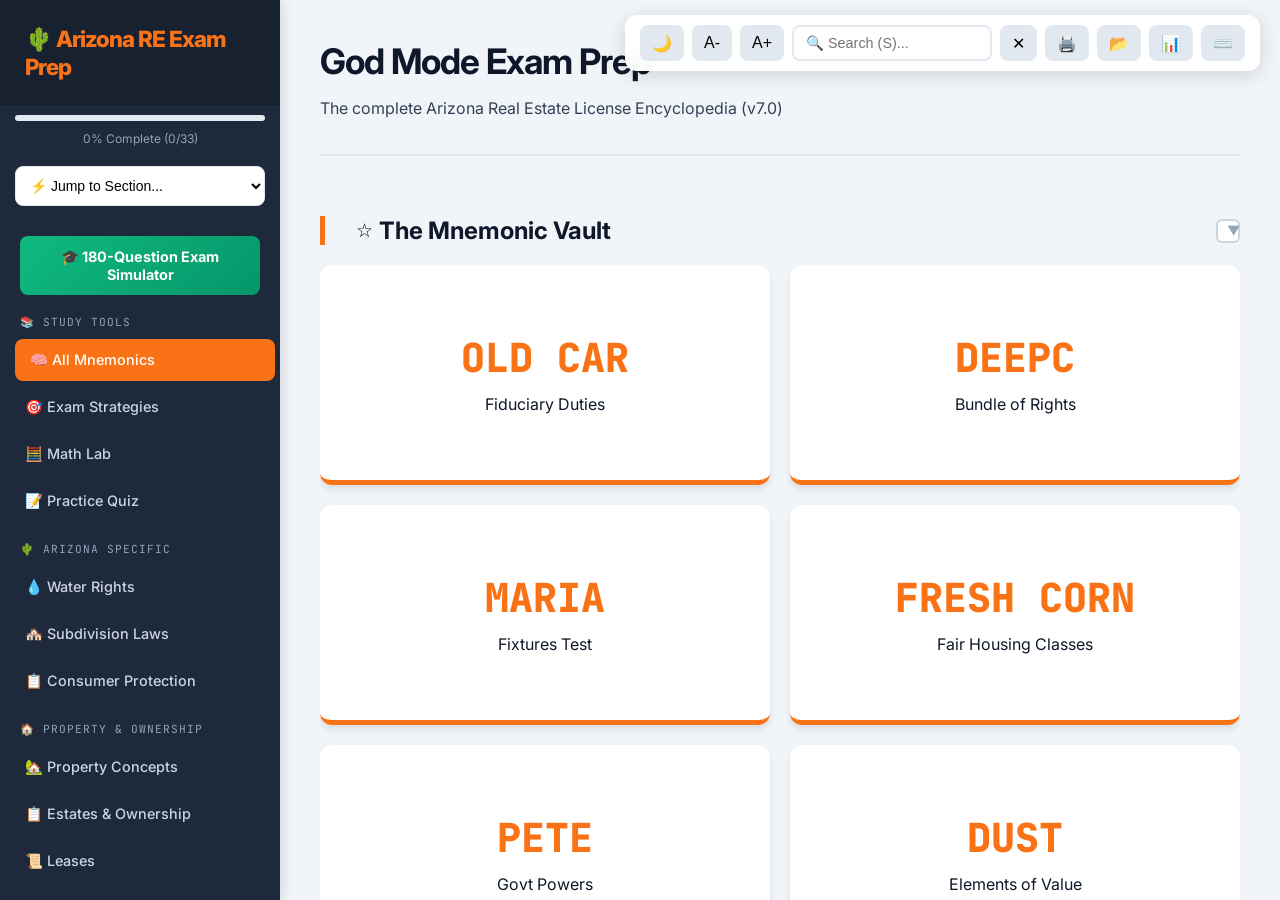
==== commit 68ee7dcd: "Fix bugs across the site, redesign exam, and re-align sidebar with content Bug fixes: - exam: stats " ====
--- a/index.html
+++ b/index.html
@@ -1,7870 +1,7880 @@
-<!DOCTYPE html>
-<html lang="en">
-
-<head>
-    <meta charset="UTF-8">
-    <meta name="viewport" content="width=device-width, initial-scale=1.0">
-    <meta name="description"
-        content="Complete Arizona Real Estate Exam Study Guide - God Mode Prep with 35+ practice questions, mnemonics, math formulas, and AZ-specific laws. Pass your exam on the first try!">
-    <meta name="keywords"
-        content="Arizona real estate exam, AZ real estate license, real estate study guide, ADRE exam prep">
-    <meta name="author" content="AZ Real Estate Exam Prep">
-    <title>AZ Real Estate "God Mode" Exam Prep</title>
-
-    <!-- Favicon -->
-    <link rel="icon"
-        href="data:image/svg+xml,<svg xmlns='http://www.w3.org/2000/svg' viewBox='0 0 100 100'><text y='.9em' font-size='90'>🌵</text></svg>">
-
-    <!-- Preconnect for faster font loading -->
-    <link rel="preconnect" href="https://fonts.googleapis.com">
-    <link rel="preconnect" href="https://fonts.gstatic.com" crossorigin>
-    <link
-        href="https://fonts.googleapis.com/css2?family=JetBrains+Mono:wght@400;700&family=Inter:wght@300;400;600;800&display=swap"
-        rel="stylesheet">
-    <link rel="stylesheet" href="style.css">
-</head>
-
-<body>
-
-    <!-- Floating Toolbar -->
-    <div class="toolbar">
-        <button onclick="toggleDarkMode()" title="Toggle Dark Mode (D)" id="darkModeBtn">🌙</button>
-        <button onclick="changeFontSize(-1)" title="Decrease Font Size">A-</button>
-        <button onclick="changeFontSize(1)" title="Increase Font Size">A+</button>
-        <div class="search-container">
-            <input type="text" id="searchInput" placeholder="🔍 Search (S)..." onkeyup="handleSearch(event)">
-        </div>
-        <button onclick="clearSearch()" title="Clear Search (Esc)">✕</button>
-        <button onclick="window.print()" title="Print">🖨️</button>
-        <button onclick="toggleAllSections()" title="Expand/Collapse All" id="collapseBtn">📂</button>
-        <button onclick="showStudyStats()" title="Study Statistics">📊</button>
-        <button onclick="showKeyboardShortcuts()" title="Keyboard Shortcuts (?)">⌨️</button>
-    </div>
-
-    <div class="sidebar">
-        <div class="brand">🌵 Arizona RE Exam Prep</div>
-
-        <!-- Overall Progress Bar -->
-        <div class="overall-progress">
-            <div class="overall-progress-fill" id="overallProgress" style="width: 0%"></div>
-        </div>
-        <div style="text-align: center; font-size: 0.75rem; color: var(--text-muted); padding: 0 15px 10px;">
-            <span id="progressText">0% Complete</span>
-        </div>
-
-        <!-- Jump to Section Dropdown -->
-        <div style="padding: 10px 15px;">
-            <select id="jumpTo"
-                onchange="if(this.value) { if(this.value.startsWith('#')) { window.location.hash=this.value; } else { window.location.href=this.value; } } this.selectedIndex=0;"
-                style="width: 100%; padding: 10px; border-radius: 8px; border: 1px solid #e2e8f0; background: white; font-size: 14px; cursor: pointer;">
-                <option value="">⚡ Jump to Section...</option>
-                <optgroup label="Study Tools">
-                    <option value="exam.html">🎓 180-Question Exam Simulator</option>
-                    <option value="#mnemonics">🧠 Mnemonics</option>
-                    <option value="#examtips">🎯 Exam Strategies</option>
-                    <option value="#quiz">📝 Quiz</option>
-                    <option value="#math">🧮 Math Lab</option>
-                </optgroup>
-                <optgroup label="Arizona Specific">
-                    <option value="#water">💧 Water Rights</option>
-                    <option value="#subdivision">🏘️ Subdivision Laws</option>
-                    <option value="#azlaw">📋 Consumer Protection</option>
-                </optgroup>
-                <optgroup label="Property & Ownership">
-                    <option value="#property">🏠 Property Concepts</option>
-                    <option value="#estates">📋 Estates & Ownership</option>
-                    <option value="#leases">📜 Leases</option>
-                    <option value="#govt">⚖️ Govt Powers</option>
-                </optgroup>
-                <optgroup label="Transactions">
-                    <option value="#agency">🤝 Agency</option>
-                    <option value="#contracts">📝 Contracts</option>
-                    <option value="#valuation">📊 Valuation</option>
-                    <option value="#financing">💰 Financing</option>
-                </optgroup>
-                <optgroup label="Transfer & Closing">
-                    <option value="#deeds">📜 Deeds</option>
-                    <option value="#title">🔍 Title</option>
-                    <option value="#legaldesc">🗺️ Legal Descriptions</option>
-                    <option value="#liens">⚖️ Liens</option>
-                    <option value="#closing">🏁 Closing</option>
-                </optgroup>
-                <optgroup label="Compliance & Disclosures">
-                    <option value="#fairhousing">🏘️ Fair Housing</option>
-                    <option value="#environmental">☣️ Environmental</option>
-                    <option value="#keydates">⏰ Key Dates</option>
-                </optgroup>
-            </select>
-        </div>
-
-        <div class="nav-scroll">
-            <!-- Prominent Exam Simulator Link -->
-            <a href="exam.html" class="nav-item"
-                style="background: linear-gradient(135deg, #10b981, #059669); color: white; font-weight: bold; margin: 10px 10px 15px 10px; border-radius: 8px; text-align: center; padding: 12px;">🎓
-                180-Question Exam Simulator</a>
-
-            <div class="nav-header">📚 STUDY TOOLS</div>
-            <a href="#mnemonics" class="nav-item active">🧠 All Mnemonics</a>
-            <a href="#examtips" class="nav-item">🎯 Exam Strategies</a>
-            <a href="#math" class="nav-item">🧮 Math Lab</a>
-            <a href="#quiz" class="nav-item">📝 Practice Quiz</a>
-
-            <div class="nav-header">🌵 ARIZONA SPECIFIC</div>
-            <a href="#water" class="nav-item">💧 Water Rights</a>
-            <a href="#subdivision" class="nav-item">🏘️ Subdivision Laws</a>
-            <a href="#azlaw" class="nav-item">📋 Consumer Protection</a>
-
-            <div class="nav-header">🏠 PROPERTY & OWNERSHIP</div>
-            <a href="#property" class="nav-item">🏡 Property Concepts</a>
-            <a href="#estates" class="nav-item">📋 Estates & Ownership</a>
-            <a href="#leases" class="nav-item">📜 Leases</a>
-            <a href="#govt" class="nav-item">⚖️ Govt Powers (PETE)</a>
-
-            <div class="nav-header">🤝 TRANSACTIONS & AGENCY</div>
-            <a href="#agency" class="nav-item">👥 Agency Relationships</a>
-            <a href="#communication" class="nav-item">💬 Communication & Fraud</a>
-            <a href="#contracts" class="nav-item">📝 Contracts & Listings</a>
-
-            <div class="nav-header">💰 VALUATION & FINANCE</div>
-            <a href="#valuation" class="nav-item">📊 Valuation & Appraisal</a>
-            <a href="#financing" class="nav-item">🏦 Financing</a>
-
-            <div class="nav-header">📜 TRANSFER & CLOSING</div>
-            <a href="#deeds" class="nav-item">📄 Deeds</a>
-            <a href="#title" class="nav-item">🔍 Title & Insurance</a>
-            <a href="#legaldesc" class="nav-item">🗺️ Legal Descriptions</a>
-            <a href="#liens" class="nav-item">⚖️ Liens</a>
-            <a href="#closing" class="nav-item">🏁 Closing Process</a>
-
-            <div class="nav-header">⚠️ COMPLIANCE</div>
-            <a href="#fairhousing" class="nav-item">🏘️ Fair Housing</a>
-            <a href="#environmental" class="nav-item">☣️ Environmental Hazards</a>
-            <a href="#riskmanagement" class="nav-item">🛡️ Risk Management</a>
-            <a href="#keydates" class="nav-item">⏰ Key Dates & Timeframes</a>
-
-            <div class="nav-header">📋 PROFESSIONAL PRACTICE</div>
-            <a href="#ethics" class="nav-item">⚖️ Ethics & Conduct</a>
-            <a href="#advertising" class="nav-item">📢 Advertising Rules</a>
-            <a href="#propmanagement" class="nav-item">🏢 Property Management</a>
-            <a href="#prorations" class="nav-item">🧮 Proration Calculations</a>
-
-            <div class="nav-header">⚠️ EXAM HELPERS</div>
-            <a href="#cheatsheet" class="nav-item"
-                style="background: linear-gradient(135deg, #dc2626, #b91c1c); color: white; font-weight: bold;">📋
-                Quick Reference Cheat Sheet</a>
-            <a href="#comparisons" class="nav-item"
-                style="background: linear-gradient(135deg, #f59e0b, #d97706); color: white; font-weight: bold;">⚠️
-                Commonly Confused Concepts</a>
-            <a href="#examcomparisons" class="nav-item"
-                style="background: linear-gradient(135deg, #8b5cf6, #7c3aed); color: white; font-weight: bold;">🎯
-                Exam Comparison Tables</a>
-            <a href="#examtips" class="nav-item">🎯 Exam Strategies & Tips</a>
-            <a href="#quiz" class="nav-item">📝 Practice Questions</a>
-        </div>
-    </div>
-
-    <div class="main-content">
-        <header>
-            <h1>God Mode Exam Prep</h1>
-            <p>The complete Arizona Real Estate License Encyclopedia (v7.0)</p>
-        </header>
-
-        <section id="mnemonics">
-            <h2>The Mnemonic Vault</h2>
-            <div class="mnemonic-grid">
-
-                <div class="flip-card">
-                    <div class="flip-card-inner">
-                        <div class="flip-card-front">
-                            <div class="acronym">OLD CAR</div>
-                            <div>Fiduciary Duties</div>
-                        </div>
-                        <div class="flip-card-back">
-                            <ul>
-                                <li><strong>O</strong>bedience</li>
-                                <li><strong>L</strong>oyalty (Client 1st)</li>
-                                <li><strong>D</strong>isclosure</li>
-                                <li><strong>C</strong>onfidentiality (Forever)</li>
-                                <li><strong>A</strong>ccounting</li>
-                                <li><strong>R</strong>easonable Care</li>
-                            </ul>
-                        </div>
-                    </div>
-                </div>
-
-                <div class="flip-card">
-                    <div class="flip-card-inner">
-                        <div class="flip-card-front">
-                            <div class="acronym">DEEPC</div>
-                            <div>Bundle of Rights</div>
-                        </div>
-                        <div class="flip-card-back">
-                            <ul>
-                                <li><strong>D</strong>isposition (Sell)</li>
-                                <li><strong>E</strong>xclusion (Keep out)</li>
-                                <li><strong>E</strong>njoyment (Peace)</li>
-                                <li><strong>P</strong>ossession (Use)</li>
-                                <li><strong>C</strong>ontrol (Build/Alter)</li>
-                            </ul>
-                        </div>
-                    </div>
-                </div>
-
-                <div class="flip-card">
-                    <div class="flip-card-inner">
-                        <div class="flip-card-front">
-                            <div class="acronym">MARIA</div>
-                            <div>Fixtures Test</div>
-                        </div>
-                        <div class="flip-card-back">
-                            <ul>
-                                <li><strong>M</strong>ethod of Attachment</li>
-                                <li><strong>A</strong>daptability</li>
-                                <li><strong>R</strong>elationship (Buyer wins)</li>
-                                <li><strong>I</strong>ntent (Crucial)</li>
-                                <li><strong>A</strong>greement (Wins all)</li>
-                            </ul>
-                        </div>
-                    </div>
-                </div>
-
-                <div class="flip-card">
-                    <div class="flip-card-inner">
-                        <div class="flip-card-front">
-                            <div class="acronym">FRESH CORN</div>
-                            <div>Fair Housing Classes</div>
-                        </div>
-                        <div class="flip-card-back">
-                            <ul>
-                                <li><strong>F</strong>amilial Status (Kids)</li>
-                                <li><strong>R</strong>ace</li>
-                                <li><strong>S</strong>ex (Gender)</li>
-                                <li><strong>H</strong>andicap (Disability)</li>
-                                <li><strong>C</strong>olor</li>
-                                <li><strong>R</strong>eligion</li>
-                                <li><strong>N</strong>ational Origin</li>
-                            </ul>
-                        </div>
-                    </div>
-                </div>
-
-                <div class="flip-card">
-                    <div class="flip-card-inner">
-                        <div class="flip-card-front">
-                            <div class="acronym">PETE</div>
-                            <div>Govt Powers</div>
-                        </div>
-                        <div class="flip-card-back">
-                            <ul>
-                                <li><strong>P</strong>olice Power (Zoning)</li>
-                                <li><strong>E</strong>minent Domain (Taking)</li>
-                                <li><strong>T</strong>axation</li>
-                                <li><strong>E</strong>scheat (Reverts to State)</li>
-                            </ul>
-                        </div>
-                    </div>
-                </div>
-
-                <div class="flip-card">
-                    <div class="flip-card-inner">
-                        <div class="flip-card-front">
-                            <div class="acronym">DUST</div>
-                            <div>Elements of Value</div>
-                        </div>
-                        <div class="flip-card-back">
-                            <ul>
-                                <li><strong>D</strong>emand</li>
-                                <li><strong>U</strong>tility (Usefulness)</li>
-                                <li><strong>S</strong>carcity</li>
-                                <li><strong>T</strong>ransferability</li>
-                            </ul>
-                        </div>
-                    </div>
-                </div>
-
-                <div class="flip-card">
-                    <div class="flip-card-inner">
-                        <div class="flip-card-front">
-                            <div class="acronym">PITT</div>
-                            <div>Joint Tenancy Rules</div>
-                        </div>
-                        <div class="flip-card-back">
-                            <ul>
-                                <li><strong>P</strong>ossession (Undivided)</li>
-                                <li><strong>I</strong>nterest (Equal)</li>
-                                <li><strong>T</strong>ime (Same time)</li>
-                                <li><strong>T</strong>itle (Same deed)</li>
-                            </ul>
-                        </div>
-                    </div>
-                </div>
-
-                <div class="flip-card">
-                    <div class="flip-card-inner">
-                        <div class="flip-card-front">
-                            <div class="acronym">COLIC</div>
-                            <div>Valid Contract</div>
-                        </div>
-                        <div class="flip-card-back">
-                            <ul>
-                                <li><strong>C</strong>ompetent Parties</li>
-                                <li><strong>O</strong>ffer & Acceptance</li>
-                                <li><strong>L</strong>egal Purpose</li>
-                                <li><strong>I</strong>n Writing</li>
-                                <li><strong>C</strong>onsideration</li>
-                            </ul>
-                        </div>
-                    </div>
-                </div>
-
-                <div class="flip-card">
-                    <div class="flip-card-inner">
-                        <div class="flip-card-front">
-                            <div class="acronym">-OR / -EE</div>
-                            <div>Giver vs Receiver</div>
-                        </div>
-                        <div class="flip-card-back">
-                            <ul>
-                                <li><strong>-OR</strong> = Giver (Grant<strong>or</strong>)</li>
-                                <li><strong>-EE</strong> = Receiver (Grant<strong>ee</strong>)</li>
-                                <li>Mortgag<strong>or</strong> = Borrower (gives lien)</li>
-                                <li>Mortgag<strong>ee</strong> = Lender (receives lien)</li>
-                                <li>Less<strong>or</strong> = Landlord</li>
-                                <li>Less<strong>ee</strong> = Tenant</li>
-                            </ul>
-                        </div>
-                    </div>
-                </div>
-
-                <div class="flip-card">
-                    <div class="flip-card-inner">
-                        <div class="flip-card-front">
-                            <div class="acronym">MCI</div>
-                            <div>3 Appraisal Approaches</div>
-                        </div>
-                        <div class="flip-card-back">
-                            <ul>
-                                <li><strong>M</strong>arket Data → Houses/Land</li>
-                                <li><strong>C</strong>ost Approach → New/Special Buildings</li>
-                                <li><strong>I</strong>ncome (Cap) → Commercial</li>
-                            </ul>
-                        </div>
-                    </div>
-                </div>
-
-                <div class="flip-card">
-                    <div class="flip-card-inner">
-                        <div class="flip-card-front">
-                            <div class="acronym">PFE</div>
-                            <div>3 Types of Depreciation</div>
-                        </div>
-                        <div class="flip-card-back">
-                            <ul>
-                                <li><strong>P</strong>hysical (Wear & tear)</li>
-                                <li><strong>F</strong>unctional (Poor design)</li>
-                                <li><strong>E</strong>conomic (External: airport)</li>
-                            </ul>
-                        </div>
-                    </div>
-                </div>
-
-            </div>
-        </section>
-
-        <section id="water">
-            <h2>Arizona Water Rights (The "Deep End")</h2>
-
-            <div class="alert alert-az">
-                <div class="alert-icon">⚠️</div>
-                <div>
-                    <strong>Exam Trap:</strong> Know the difference between Type 1 and Type 2 Grandfathered Rights.
-                </div>
-            </div>
-
-            <div class="info-box">
-                <div class="info-title">Groundwater Management Act (1980)</div>
-                <p>Created <strong>AMAs</strong> (Active Management Areas) where overdraft is severe. <em>(Phoenix,
-                        Tucson, Prescott, Pinal, Santa Cruz)</em>.</p>
-
-                <table>
-                    <tr>
-                        <th>Right Type</th>
-                        <th>Definition</th>
-                        <th>Transferability</th>
-                    </tr>
-                    <tr>
-                        <td><strong>Irrigation Grandfathered</strong></td>
-                        <td>Farming use.</td>
-                        <td>Runs with the land.</td>
-                    </tr>
-                    <tr>
-                        <td><strong>Type 1 (Non-Irrigation)</strong></td>
-                        <td>Retired farm land converted to non-farm use (e.g., Golf Course).</td>
-                        <td><strong>Runs with the land</strong>. Cannot be sold separately.</td>
-                    </tr>
-                    <tr>
-                        <td><strong>Type 2 (Non-Irrigation)</strong></td>
-                        <td>Historical non-farm use (e.g., Mines, Dairies).</td>
-                        <td><strong>Portable</strong>. Can be sold separately from the land.</td>
-                    </tr>
-                </table>
-            </div>
-
-            <div class="info-box">
-                <div class="info-title">Assured vs. Adequate Water Supply</div>
-                <ul>
-                    <li><strong>Inside an AMA:</strong> Developers must prove a <strong>100-Year Assured Water
-                            Supply</strong> to subdivide.</li>
-                    <li><strong>Outside an AMA:</strong> Developers must prove an <strong>Adequate Water
-                            Supply</strong>. If inadequate, they can still build, but must disclose it in the Public
-                        Report.</li>
-                </ul>
-            </div>
-
-            <div class="info-box"
-                style="background: linear-gradient(to right, #dbeafe, #e0f2fe); border: 2px solid #3b82f6;">
-                <div class="info-title" style="color: #1d4ed8;">⚠️ EXAM TRAP: Riparian vs Littoral Water Rights</div>
-                <p>Both are water rights based on property location — know the difference:</p>
-                <table>
-                    <tr>
-                        <th style="width: 25%;">Feature</th>
-                        <th style="width: 37.5%; background: #bfdbfe;">🌊 Riparian Rights</th>
-                        <th style="width: 37.5%; background: #a5f3fc;">🏖️ Littoral Rights</th>
-                    </tr>
-                    <tr>
-                        <td><strong>Water Type</strong></td>
-                        <td style="background: #dbeafe;"><strong>FLOWING water</strong></td>
-                        <td style="background: #cffafe;"><strong>STANDING water</strong></td>
-                    </tr>
-                    <tr>
-                        <td><strong>Examples</strong></td>
-                        <td>Rivers, streams, creeks</td>
-                        <td>Lakes, ponds, oceans, seas</td>
-                    </tr>
-                    <tr>
-                        <td><strong>Ownership Extends To</strong></td>
-                        <td>Center of waterway (if non-navigable)</td>
-                        <td>High-water mark</td>
-                    </tr>
-                    <tr>
-                        <td><strong>Usage Rights</strong></td>
-                        <td>Reasonable use that doesn't harm downstream owners</td>
-                        <td>Reasonable use of water touching property</td>
-                    </tr>
-                    <tr>
-                        <td><strong>Memory Trick</strong></td>
-                        <td><strong>R</strong>iparian = <strong>R</strong>iver (flows)</td>
-                        <td><strong>L</strong>ittoral = <strong>L</strong>ake (sits)</td>
-                    </tr>
-                </table>
-            </div>
-
-            <div class="info-box"
-                style="background: linear-gradient(to right, #fef3c7, #fde68a); border: 2px solid #f59e0b;">
-                <div class="info-title" style="color: #b45309;">⚠️ EXAM TRAP: Accretion vs Avulsion vs Erosion</div>
-                <p>All involve land changes from water — timing is key:</p>
-                <table>
-                    <tr>
-                        <th>Term</th>
-                        <th>What Happens</th>
-                        <th>Speed</th>
-                        <th>Who Owns New Land?</th>
-                    </tr>
-                    <tr>
-                        <td><strong>Accretion</strong></td>
-                        <td>Land is <strong>ADDED</strong> by water deposit (soil buildup)</td>
-                        <td style="background: #d1fae5;">GRADUAL</td>
-                        <td>Property owner gains it</td>
-                    </tr>
-                    <tr>
-                        <td><strong>Reliction</strong></td>
-                        <td>Land is <strong>EXPOSED</strong> by water receding</td>
-                        <td style="background: #d1fae5;">GRADUAL</td>
-                        <td>Property owner gains it</td>
-                    </tr>
-                    <tr>
-                        <td><strong>Erosion</strong></td>
-                        <td>Land is <strong>LOST</strong> by water washing away</td>
-                        <td style="background: #d1fae5;">GRADUAL</td>
-                        <td>Property owner loses it</td>
-                    </tr>
-                    <tr>
-                        <td><strong>Avulsion</strong></td>
-                        <td>Land is <strong>TORN AWAY</strong> suddenly (flood, earthquake)</td>
-                        <td style="background: #fee2e2;">SUDDEN</td>
-                        <td>Original owner may reclaim</td>
-                    </tr>
-                </table>
-                <p style="margin-top: 10px;"><strong>Memory Tip:</strong> A<strong>V</strong>ulsion =
-                    <strong>V</strong>iolent/Sudden. Everything else is gradual.
-                </p>
-            </div>
-        </section>
-
-        <section id="subdivision">
-            <h2>Subdivision & Land Rules</h2>
-
-            <div class="info-box">
-                <div class="info-title">The "Magic Numbers"</div>
-                <table>
-                    <tr>
-                        <th>Term</th>
-                        <th>Definition</th>
-                        <th>Requirement</th>
-                    </tr>
-                    <tr>
-                        <td><strong>Subdivision</strong></td>
-                        <td>Dividing land into <strong>6 or more</strong> parcels (each < 36 acres).</td>
-                        <td>Must obtain a <strong>Public Report</strong> from ADRE.</td>
-                    </tr>
-                    <tr>
-                        <td><strong>Unsubdivided Land</strong></td>
-                        <td>Dividing land into <strong>6 or more</strong> parcels (each 36-160 acres).</td>
-                        <td>Must obtain a Public Report.</td>
-                    </tr>
-                    <tr>
-                        <td><strong>Lot Split</strong></td>
-                        <td>Dividing land into <strong>5 or fewer</strong> parcels.</td>
-                        <td>No Public Report. Requires <strong>Affidavit of Disclosure</strong> if in county island.
-                        </td>
-                    </tr>
-                </table>
-            </div>
-
-            <div class="info-box">
-                <div class="info-title">Public Report (The CPR)</div>
-                <p><strong>C</strong>ommissioner's <strong>P</strong>ublic <strong>R</strong>eport. Protects the buyer.
-                </p>
-                <ul>
-                    <li>Must be given to buyer <strong>before</strong> signing the contract.</li>
-                    <li>If buyer signs <em>without</em> receiving it, the sale is <strong>Voidable</strong> by the buyer
-                        for 3 years.</li>
-                    <li><strong>Lot Reservations:</strong> Developer can take $5,000 max deposit before Public Report is
-                        issued (fully refundable).</li>
-                </ul>
-            </div>
-
-            <div class="info-box"
-                style="background: linear-gradient(to right, #e0f2fe, #dbeafe); border: 2px solid #3b82f6;">
-                <div class="info-title" style="color: #1d4ed8;">Arizona Subdivision Requirements Chart</div>
-                <table>
-                    <tr>
-                        <th>Classification</th>
-                        <th>Number of Lots</th>
-                        <th>Lot Size</th>
-                        <th>Requirements</th>
-                    </tr>
-                    <tr>
-                        <td><strong>Lot Split</strong></td>
-                        <td><strong>5 or fewer</strong> lots</td>
-                        <td>Any size</td>
-                        <td style="background: #d1fae5;">NO Public Report required. Affidavit of Disclosure if in
-                            unincorporated area</td>
-                    </tr>
-                    <tr>
-                        <td><strong>Subdivision (Improved)</strong></td>
-                        <td><strong>6 or more</strong> lots</td>
-                        <td><strong>Less than 36 acres</strong> each</td>
-                        <td style="background: #fef9c3;">Public Report REQUIRED</td>
-                    </tr>
-                    <tr>
-                        <td><strong>Unsubdivided Land</strong></td>
-                        <td><strong>6 or more</strong> parcels</td>
-                        <td><strong>36 to 160 acres</strong> each</td>
-                        <td style="background: #fef9c3;">Public Report REQUIRED</td>
-                    </tr>
-                    <tr>
-                        <td><strong>Exempt (Large Parcels)</strong></td>
-                        <td>Any number</td>
-                        <td><strong>Over 160 acres</strong> each</td>
-                        <td style="background: #d1fae5;">NO Public Report required</td>
-                    </tr>
-                </table>
-            </div>
-
-            <div class="info-box">
-                <div class="info-title">Public Report Types</div>
-                <table>
-                    <tr>
-                        <th>Report Type</th>
-                        <th>What It Allows</th>
-                        <th>Requirements</th>
-                    </tr>
-                    <tr>
-                        <td><strong>Preliminary Public Report</strong></td>
-                        <td>Take <strong>refundable reservations only</strong> (max $5,000)</td>
-                        <td>Before lots are ready for sale</td>
-                    </tr>
-                    <tr>
-                        <td><strong>Full Public Report</strong></td>
-                        <td><strong>Binding sales contracts</strong> allowed</td>
-                        <td>All improvements complete OR bonded</td>
-                    </tr>
-                    <tr>
-                        <td><strong>Special Order of Exemption</strong></td>
-                        <td>Sale without Public Report</td>
-                        <td>Specific criteria met; ADRE approval</td>
-                    </tr>
-                </table>
-            </div>
-
-            <div class="info-box">
-                <div class="info-title">Affidavit of Disclosure (Lot Splits)</div>
-                <p>Required when selling <strong>unimproved land in unincorporated areas</strong> (county islands):</p>
-                <ul>
-                    <li>Must disclose: road maintenance, utilities, easements, zoning, flood zone</li>
-                    <li>Must be given to buyer <strong>before</strong> purchase agreement</li>
-                    <li>Filed with county recorder after sale</li>
-                    <li>Applies to parcels <strong>5 or fewer</strong> (lot splits, not subdivisions)</li>
-                </ul>
-            </div>
-
-            <div class="alert alert-az">
-                <div class="alert-icon">⚠️</div>
-                <div>
-                    <strong>Exam Trap — The Magic Number 6:</strong> Once you hit <strong>6 or more lots</strong>, you
-                    need a Public Report! 5 or fewer = lot split (no Public Report). Remember: "5 is FINE, 6 needs the
-                    FIX (Public Report)!"
-                </div>
-            </div>
-
-            <div class="alert alert-az">
-                <div class="alert-icon">🎯</div>
-                <div>
-                    <strong>Exam Tip — 36 Acres:</strong> Under 36 acres = subdivision. Between 36-160 acres =
-                    unsubdivided land. Over 160 acres = exempt. Both subdivision AND unsubdivided land need a Public
-                    Report if 6+ lots!
-                </div>
-            </div>
-
-            <div class="alert alert-az">
-                <div class="alert-icon">💡</div>
-                <div>
-                    <strong>Memory Tip — Public Report Voidable:</strong> If buyer doesn't receive Public Report before
-                    signing, sale is VOIDABLE for <strong>3 YEARS</strong>. "CPR saves lives — give it FIRST!"
-                </div>
-            </div>
-
-            <div class="info-box"
-                style="background: linear-gradient(to right, #fef3c7, #fde68a); border: 2px solid #f59e0b;">
-                <div class="info-title" style="color: #b45309;">⚠️ Unimproved Lot Rescission — A.R.S. § 32-2185.01
-                </div>
-                <p>Arizona provides extra protection when buyer purchases an <strong>UNIMPROVED</strong> subdivision lot
-                    <strong>without physically
-                        inspecting it:</strong>
-                </p>
-                <table>
-                    <tr>
-                        <th>Situation</th>
-                        <th>Rescission Period</th>
-                        <th>Details</th>
-                    </tr>
-                    <tr>
-                        <td><strong>Buyer inspected lot BEFORE signing</strong></td>
-                        <td style="background: #fee2e2;">NO rescission right</td>
-                        <td>Standard contract rules apply</td>
-                    </tr>
-                    <tr>
-                        <td><strong>Buyer did NOT inspect lot before signing</strong></td>
-                        <td style="background: #d1fae5;"><strong>7 CALENDAR DAYS</strong> to rescind OR</td>
-                        <td>Can rescind without cause within 7 days</td>
-                    </tr>
-                    <tr>
-                        <td><strong>Buyer did NOT inspect lot before signing</strong></td>
-                        <td style="background: #bbf7d0;"><strong>6 MONTHS</strong> to inspect then rescind</td>
-                        <td>Has 6 months to inspect; can rescind after inspection</td>
-                    </tr>
-                    <tr>
-                        <td><strong>IMPROVED lots</strong> (with building)</td>
-                        <td style="background: #fee2e2;">NO rescission right</td>
-                        <td>These rules only apply to UNIMPROVED lots</td>
-                    </tr>
-                </table>
-                <p style="margin-top: 10px;"><strong>Key Points:</strong></p>
-                <ul>
-                    <li>Only applies to <strong>UNIMPROVED</strong> lots (no building)</li>
-                    <li>Only applies if buyer did <strong>NOT inspect BEFORE signing</strong></li>
-                    <li>Developer must refund ALL money upon rescission</li>
-                    <li>Cannot waive this right</li>
-                </ul>
-            </div>
-
-            <div class="info-box"
-                style="background: linear-gradient(to right, #dcfce7, #bbf7d0); border: 2px solid #22c55e;">
-                <div class="info-title" style="color: #166534;">Lot Reservation Deposits (Before Public Report)</div>
-                <table>
-                    <tr>
-                        <th>Rule</th>
-                        <th>Details</th>
-                    </tr>
-                    <tr>
-                        <td><strong>Maximum Deposit</strong></td>
-                        <td><strong>$5,000</strong> maximum (per A.R.S. § 32-2181.03)</td>
-                    </tr>
-                    <tr>
-                        <td><strong>Refundable?</strong></td>
-                        <td style="background: #d1fae5;"><strong>100% REFUNDABLE</strong> at any time before Public
-                            Report issued</td>
-                    </tr>
-                    <tr>
-                        <td><strong>Where Held?</strong></td>
-                        <td>Must be placed in a trust account or escrow</td>
-                    </tr>
-                    <tr>
-                        <td><strong>When Can Be Used?</strong></td>
-                        <td>Only with <strong>Preliminary</strong> Public Report (not before any report)</td>
-                    </tr>
-                    <tr>
-                        <td><strong>Binding Contract?</strong></td>
-                        <td style="background: #fee2e2;"><strong>NO</strong> — reservation only, NOT a purchase contract
-                        </td>
-                    </tr>
-                </table>
-            </div>
-
-            <div class="alert alert-az">
-                <div class="alert-icon">⚠️</div>
-                <div>
-                    <strong>Exam Trap — Unimproved Lot Rescission:</strong> If buyer purchases an UNIMPROVED subdivision
-                    lot WITHOUT
-                    inspecting it first, they get <strong>7 CALENDAR DAYS</strong> to cancel outright, OR <strong>6
-                        MONTHS</strong> to inspect then cancel. If they DID inspect before signing — NO rescission
-                    right!
-                </div>
-            </div>
-
-            <div class="alert alert-az">
-                <div class="alert-icon">🎯</div>
-                <div>
-                    <strong>Exam Tip — Reservation vs Contract:</strong> Before Full Public Report, developer can only
-                    take <strong>refundable reservations</strong> (not binding contracts). Think: "No CPR = No
-                    Commitment!"
-                </div>
-            </div>
-        </section>
-
-        <section id="azlaw">
-            <h2>Arizona Consumer Protection Laws</h2>
-
-            <div class="info-box">
-                <div class="info-title">Real Estate Recovery Fund</div>
-                <p>Administered by <strong>ADRE</strong> to compensate consumers harmed by licensed agents:</p>
-                <ul>
-                    <li><strong>Maximum per transaction:</strong> $30,000</li>
-                    <li><strong>Maximum per licensee:</strong> $90,000 total</li>
-                    <li><strong>Requirements:</strong> Must have final court judgment against licensee</li>
-                    <li><strong>Coverage:</strong> Actual out-of-pocket losses only (no speculative damages)</li>
-                    <li><strong>Time limit:</strong> Claim must be filed within 5 years</li>
-                </ul>
-                <p><em>Note: If fund pays out, licensee's license is typically terminated.</em></p>
-            </div>
-
-            <div class="info-box">
-                <div class="info-title">Arizona Consumer Fraud Protection Act (1967)</div>
-                <p><strong>A.R.S. §§ 44-1521</strong> — Applies to real estate transactions:</p>
-                <ul>
-                    <li><strong>Prohibits:</strong> Deception, fraud, misrepresentation, concealment of material facts
-                    </li>
-                    <li><strong>Applies to:</strong> All RE sales, advertising, and written/verbal statements</li>
-                    <li><strong>Private Action:</strong> Consumers can sue; easier to prove than common law fraud</li>
-                    <li><strong>Penalties:</strong> Civil penalties, restitution, potentially treble damages</li>
-                </ul>
-            </div>
-
-            <div class="info-box">
-                <div class="info-title">Arizona Homestead Exemption</div>
-                <p><strong>A.R.S. § 33-1101</strong> — Protects home equity from general creditors:</p>
-                <table>
-                    <tr>
-                        <th>Feature</th>
-                        <th>Details</th>
-                    </tr>
-                    <tr>
-                        <td><strong>Protected Amount (2025)</strong></td>
-                        <td>$425,200 equity (adjusted annually for cost of living since Prop 209 passed in 2022)</td>
-                    </tr>
-                    <tr>
-                        <td><strong>Acreage Limit</strong></td>
-                        <td><strong>NO acreage limit</strong> — Must be "one compact body" with dwelling</td>
-                    </tr>
-                    <tr>
-                        <td><strong>Eligible Property Types</strong></td>
-                        <td>
-                            <ul style="margin: 5px 0; padding-left: 20px;">
-                                <li>House on land (any acreage, one compact parcel)</li>
-                                <li>Condominium unit</li>
-                                <li>Cooperative unit</li>
-                                <li>Mobile home (with or without land)</li>
-                            </ul>
-                        </td>
-                    </tr>
-                    <tr>
-                        <td><strong>Residency Requirement</strong></td>
-                        <td>Must be your <strong>PRIMARY residence</strong> where you actually live</td>
-                    </tr>
-                    <tr>
-                        <td><strong>Age Requirement</strong></td>
-                        <td>Must be 18+ years old and Arizona resident</td>
-                    </tr>
-                    <tr>
-                        <td><strong>Number of Exemptions</strong></td>
-                        <td>Only ONE per person (married couple = one shared exemption)</td>
-                    </tr>
-                    <tr>
-                        <td><strong>Automatic?</strong></td>
-                        <td>Yes — no filing required (but can file Declaration for extra protection)</td>
-                    </tr>
-                    <tr>
-                        <td><strong>Sale Proceeds</strong></td>
-                        <td>Protected for <strong>18 months</strong> after sale (used for new home)</td>
-                    </tr>
-                    <tr>
-                        <td><strong>Does NOT Protect Against</strong></td>
-                        <td>
-                            <ul style="margin: 5px 0; padding-left: 20px;">
-                                <li>Mortgage/deed of trust foreclosure</li>
-                                <li>Mechanic's liens (for work on the home)</li>
-                                <li>Child support & alimony</li>
-                                <li>Property taxes</li>
-                                <li>HOA liens</li>
-                            </ul>
-                        </td>
-                    </tr>
-                </table>
-                <div class="alert alert-az" style="margin-top: 15px;">
-                    <div class="alert-icon">⚠️</div>
-                    <div>
-                        <strong>Don't Confuse:</strong> Homestead (no acreage limit) vs. Anti-Deficiency (2.5 acre
-                        limit).
-                        These are DIFFERENT protections with different rules!
-                    </div>
-                </div>
-            </div>
-
-            <div class="info-box">
-                <div class="info-title">Arizona Anti-Deficiency Statute</div>
-                <p>Protects homeowners from "deficiency judgments" after foreclosure:</p>
-                <table>
-                    <tr>
-                        <th>Requirement</th>
-                        <th>Details</th>
-                    </tr>
-                    <tr>
-                        <td><strong>Property Size</strong></td>
-                        <td>2.5 acres or less</td>
-                    </tr>
-                    <tr>
-                        <td><strong>Property Type</strong></td>
-                        <td>Single 1-family or 2-family dwelling</td>
-                    </tr>
-                    <tr>
-                        <td><strong>Trustee Sale (Non-Judicial)</strong></td>
-                        <td>Protection applies regardless of loan type</td>
-                    </tr>
-                    <tr>
-                        <td><strong>Judicial Foreclosure</strong></td>
-                        <td>Protection ONLY for "purchase money" loans</td>
-                    </tr>
-                </table>
-            </div>
-
-            <div class="alert alert-az">
-                <div class="alert-icon">📋</div>
-                <div>
-                    <strong>Purchase Money Loan</strong> = Loan used specifically to PURCHASE the property (not HELOCs
-                    or refinances for cash-out)
-                </div>
-            </div>
-
-            <div class="info-box"
-                style="background: linear-gradient(to right, #fef3c7, #dcfce7); border: 2px solid #f59e0b;">
-                <div class="info-title" style="color: #b45309;">⚠️ EXAM TRAP: Homestead vs Anti-Deficiency — Know the
-                    Difference!</div>
-                <p>These are commonly confused on the exam. Here's how they differ:</p>
-                <table>
-                    <tr>
-                        <th style="width: 25%;">Feature</th>
-                        <th style="width: 37.5%; background: #dbeafe;">🏠 Homestead Exemption</th>
-                        <th style="width: 37.5%; background: #dcfce7;">🛡️ Anti-Deficiency Statute</th>
-                    </tr>
-                    <tr>
-                        <td><strong>Purpose</strong></td>
-                        <td>Protects home EQUITY from general creditors</td>
-                        <td>Protects from DEFICIENCY JUDGMENT after foreclosure</td>
-                    </tr>
-                    <tr>
-                        <td><strong>Acreage Limit</strong></td>
-                        <td style="background: #fef9c3;"><strong>NO LIMIT</strong> — Any size property</td>
-                        <td style="background: #bbf7d0;"><strong>2.5 ACRES OR LESS</strong></td>
-                    </tr>
-                    <tr>
-                        <td><strong>Property Type</strong></td>
-                        <td>House, condo, co-op, mobile home</td>
-                        <td>Single 1-family or 2-family dwelling ONLY</td>
-                    </tr>
-                    <tr>
-                        <td><strong>Dollar Limit</strong></td>
-                        <td><strong>$425,200</strong> (2025, adjusted annually)</td>
-                        <td><strong>UNLIMITED</strong> — Protects entire deficiency</td>
-                    </tr>
-                    <tr>
-                        <td><strong>When It Applies</strong></td>
-                        <td>When creditors try to collect debts (lawsuits, judgments)</td>
-                        <td>ONLY after a foreclosure sale</td>
-                    </tr>
-                    <tr>
-                        <td><strong>Residency Required?</strong></td>
-                        <td><strong>YES</strong> — Must be your primary residence</td>
-                        <td><strong>NO</strong> — Applies even to investment property*</td>
-                    </tr>
-                    <tr>
-                        <td><strong>Filing Required?</strong></td>
-                        <td>No — automatic (but can file declaration)</td>
-                        <td>No — automatic if qualifications met</td>
-                    </tr>
-                    <tr>
-                        <td><strong>Statute Reference</strong></td>
-                        <td>A.R.S. § 33-1101</td>
-                        <td>A.R.S. § 33-729(A) & § 33-814(G)</td>
-                    </tr>
-                </table>
-                <p style="font-size: 0.85rem; margin-top: 10px;"><em>*Anti-deficiency for trustee sale applies
-                        regardless of occupancy; for judicial foreclosure, must be purchase money loan.</em></p>
-
-                <div style="display: flex; gap: 20px; margin-top: 15px;">
-                    <div
-                        style="flex: 1; background: #dbeafe; padding: 12px; border-radius: 8px; border-left: 4px solid #3b82f6;">
-                        <strong>🏠 Homestead Memory Tip:</strong><br>
-                        "HOME-stead = HOME equity protected"<br>
-                        <em>Protects equity FROM creditors trying to take it</em>
-                    </div>
-                    <div
-                        style="flex: 1; background: #dcfce7; padding: 12px; border-radius: 8px; border-left: 4px solid #22c55e;">
-                        <strong>🛡️ Anti-Deficiency Memory Tip:</strong><br>
-                        "Anti = AGAINST deficiency judgment"<br>
-                        <em>Protects you AFTER foreclosure from owing more</em>
-                    </div>
-                </div>
-            </div>
-
-            <div class="info-box">
-                <div class="info-title">Arizona Residential Landlord Tenant Act (ARLTA)</div>
-                <p><strong>A.R.S. Title 33, Chapter 10</strong> — Governs residential rental relationships in Arizona
-                </p>
-                <table>
-                    <tr>
-                        <th>Topic</th>
-                        <th>Arizona Rule</th>
-                    </tr>
-                    <tr>
-                        <td><strong>Security Deposit Maximum</strong></td>
-                        <td><strong>1.5 months' rent</strong> maximum (no cap if weekly rental)</td>
-                    </tr>
-                    <tr>
-                        <td><strong>Return Security Deposit</strong></td>
-                        <td>Within <strong>14 business days</strong> of lease termination + itemized statement</td>
-                    </tr>
-                    <tr>
-                        <td><strong>Late Rent Grace Period</strong></td>
-                        <td>NO GRACE PERIOD required (rent due on date specified in lease)</td>
-                    </tr>
-                    <tr>
-                        <td><strong>Nonpayment Notice</strong></td>
-                        <td><strong>5-day</strong> written notice before eviction action</td>
-                    </tr>
-                    <tr>
-                        <td><strong>Landlord Entry Notice</strong></td>
-                        <td><strong>2 days</strong> notice required (except emergencies)</td>
-                    </tr>
-                    <tr>
-                        <td><strong>Month-to-Month Termination</strong></td>
-                        <td><strong>30-day</strong> written notice required</td>
-                    </tr>
-                    <tr>
-                        <td><strong>Week-to-Week Termination</strong></td>
-                        <td><strong>10-day</strong> written notice required</td>
-                    </tr>
-                    <tr>
-                        <td><strong>Material Breach (Non-Compliance)</strong></td>
-                        <td><strong>10-day</strong> notice to cure OR vacate</td>
-                    </tr>
-                    <tr>
-                        <td><strong>Health/Safety Violation</strong></td>
-                        <td><strong>5-day</strong> notice to cure (immediate if imminent danger)</td>
-                    </tr>
-                </table>
-            </div>
-
-            <div class="info-box"
-                style="background: linear-gradient(to right, #fef3c7, #fde68a); border: 2px solid #f59e0b;">
-                <div class="info-title" style="color: #b45309;">⚠️ Arizona Eviction Process (Forcible Detainer)</div>
-                <p>Arizona uses <strong>Special Detainer</strong> action for evictions — much faster than regular civil
-                    cases:</p>
-                <table>
-                    <tr>
-                        <th>Step</th>
-                        <th>Action</th>
-                        <th>Timeframe</th>
-                    </tr>
-                    <tr>
-                        <td><strong>1. Proper Notice</strong></td>
-                        <td>Serve appropriate written notice (5-day, 10-day, etc.)</td>
-                        <td>Required BEFORE filing</td>
-                    </tr>
-                    <tr>
-                        <td><strong>2. File Action</strong></td>
-                        <td>After notice expires, file eviction in Justice Court</td>
-                        <td>Day after notice period ends</td>
-                    </tr>
-                    <tr>
-                        <td><strong>3. Hearing</strong></td>
-                        <td>Court hearing scheduled</td>
-                        <td><strong>3-6 days</strong> after filing</td>
-                    </tr>
-                    <tr>
-                        <td><strong>4. Judgment</strong></td>
-                        <td>If landlord wins, immediate judgment for possession</td>
-                        <td>Same day as hearing</td>
-                    </tr>
-                    <tr>
-                        <td><strong>5. Writ of Restitution</strong></td>
-                        <td>Court issues order for constable to remove tenant</td>
-                        <td><strong>5 calendar days</strong> after judgment</td>
-                    </tr>
-                    <tr>
-                        <td><strong>6. Lock-Out</strong></td>
-                        <td>Constable supervises lock change; tenant removed</td>
-                        <td>Typically 12-24 hours after writ</td>
-                    </tr>
-                </table>
-                <div class="alert alert-az" style="margin-top: 15px;">
-                    <div class="alert-icon">🚫</div>
-                    <div>
-                        <strong>ILLEGAL:</strong> Self-help eviction! Landlord CANNOT change locks, shut off utilities,
-                        or remove tenant's belongings without court order. Penalty: 2x damages!
-                    </div>
-                </div>
-            </div>
-
-            <div class="info-box">
-                <div class="info-title">Arizona Landlord Obligations (Must Provide)</div>
-                <table>
-                    <tr>
-                        <th>Obligation</th>
-                        <th>Details</th>
-                    </tr>
-                    <tr>
-                        <td><strong>Fit & Habitable Premises</strong></td>
-                        <td>Rental must meet building codes, provide reasonable safety</td>
-                    </tr>
-                    <tr>
-                        <td><strong>Essential Services</strong></td>
-                        <td>Working plumbing, heating, cooling (if installed), electricity, hot water</td>
-                    </tr>
-                    <tr>
-                        <td><strong>Common Area Maintenance</strong></td>
-                        <td>Keep common areas clean and safe</td>
-                    </tr>
-                    <tr>
-                        <td><strong>Pest Control</strong></td>
-                        <td>Treat for bed bugs (unless tenant caused infestation)</td>
-                    </tr>
-                    <tr>
-                        <td><strong>Working Smoke Detectors</strong></td>
-                        <td>Must install and maintain at move-in</td>
-                    </tr>
-                    <tr>
-                        <td><strong>Written Lease Terms</strong></td>
-                        <td>Must provide copy with landlord name, address, and emergency contact</td>
-                    </tr>
-                    <tr>
-                        <td><strong>Security Deposit Info</strong></td>
-                        <td>Must provide move-in/move-out checklist; tenant has 5 days to return</td>
-                    </tr>
-                </table>
-            </div>
-
-            <div class="info-box">
-                <div class="info-title">Arizona Tenant Rights & Remedies</div>
-                <table>
-                    <tr>
-                        <th>Remedy</th>
-                        <th>When It Applies</th>
-                        <th>How It Works</th>
-                    </tr>
-                    <tr>
-                        <td><strong>Repair & Deduct</strong></td>
-                        <td>Landlord fails to fix issue affecting health/safety</td>
-                        <td>Give notice → wait 10 days → hire repair → deduct from rent (max = 1/2 month rent)</td>
-                    </tr>
-                    <tr>
-                        <td><strong>Essential Services Shutoff</strong></td>
-                        <td>No heat, AC, water, electricity</td>
-                        <td>Tenant may: (1) get reasonable substitute + deduct, (2) withhold rent equal to value lost,
-                            (3) terminate lease</td>
-                    </tr>
-                    <tr>
-                        <td><strong>Security Deposit Violation</strong></td>
-                        <td>Landlord doesn't return within 14 days</td>
-                        <td>Tenant may sue for <strong>2x</strong> wrongfully withheld amount</td>
-                    </tr>
-                    <tr>
-                        <td><strong>Retaliation Protection</strong></td>
-                        <td>Landlord retaliates for lawful complaint</td>
-                        <td>Tenant may recover 2 months' rent or 2x damages + attorney fees</td>
-                    </tr>
-                    <tr>
-                        <td><strong>Domestic Violence Early Termination</strong></td>
-                        <td>Tenant is victim of domestic violence, stalking, sexual assault</td>
-                        <td>May terminate lease early with proper documentation and notice</td>
-                    </tr>
-                </table>
-            </div>
-
-            <div class="info-box">
-                <div class="info-title">Lease Termination at a Glance</div>
-                <table>
-                    <tr>
-                        <th>Reason</th>
-                        <th>Notice Required</th>
-                        <th>Notes</th>
-                    </tr>
-                    <tr>
-                        <td><strong>Nonpayment of Rent</strong></td>
-                        <td style="background: #fee2e2;"><strong>5 days</strong></td>
-                        <td>Must pay in full OR vacate</td>
-                    </tr>
-                    <tr>
-                        <td><strong>Material Noncompliance</strong></td>
-                        <td style="background: #fef9c3;"><strong>10 days</strong></td>
-                        <td>Cure violation or face eviction</td>
-                    </tr>
-                    <tr>
-                        <td><strong>Health/Safety Violation</strong></td>
-                        <td style="background: #fee2e2;"><strong>5 days</strong></td>
-                        <td>Immediate if imminent danger</td>
-                    </tr>
-                    <tr>
-                        <td><strong>Month-to-Month Tenancy</strong></td>
-                        <td><strong>30 days</strong></td>
-                        <td>No reason needed</td>
-                    </tr>
-                    <tr>
-                        <td><strong>Week-to-Week Tenancy</strong></td>
-                        <td><strong>10 days</strong></td>
-                        <td>No reason needed</td>
-                    </tr>
-                    <tr>
-                        <td><strong>Irreparable Breach (2nd offense)</strong></td>
-                        <td style="background: #fee2e2;"><strong>Immediate</strong></td>
-                        <td>Same violation within 6 months = immediate termination</td>
-                    </tr>
-                </table>
-            </div>
-
-            <div class="info-box">
-                <div class="info-title">Arizona Community Property (AZ is 1 of 9 CP States!)</div>
-                <table>
-                    <tr>
-                        <th>Concept</th>
-                        <th>Rule</th>
-                    </tr>
-                    <tr>
-                        <td><strong>Property During Marriage</strong></td>
-                        <td>Presumed community property (50/50) regardless of whose name on title</td>
-                    </tr>
-                    <tr>
-                        <td><strong>Separate Property</strong></td>
-                        <td>Owned before marriage OR received as gift/inheritance</td>
-                    </tr>
-                    <tr>
-                        <td><strong>Death of Spouse</strong></td>
-                        <td>Surviving spouse automatically owns their 50%</td>
-                    </tr>
-                    <tr>
-                        <td><strong>Community Property with ROS</strong></td>
-                        <td>Avoids probate — property passes directly to surviving spouse</td>
-                    </tr>
-                    <tr>
-                        <td><strong>Divorce</strong></td>
-                        <td>Usually 50/50 split; court can adjust if unfair</td>
-                    </tr>
-                </table>
-            </div>
-
-            <div class="info-box">
-                <div class="info-title">Arizona Beneficiary Deed (Transfer-on-Death)</div>
-                <table>
-                    <tr>
-                        <th>Feature</th>
-                        <th>Details</th>
-                    </tr>
-                    <tr>
-                        <td><strong>Purpose</strong></td>
-                        <td>Transfer real property to beneficiary at owner's death — AVOIDS PROBATE</td>
-                    </tr>
-                    <tr>
-                        <td><strong>Requirements</strong></td>
-                        <td>Signed, notarized, and RECORDED during owner's lifetime</td>
-                    </tr>
-                    <tr>
-                        <td><strong>Revocable?</strong></td>
-                        <td>Yes — owner can change or revoke anytime while alive</td>
-                    </tr>
-                    <tr>
-                        <td><strong>Owner's Rights</strong></td>
-                        <td>Full control — can sell, lease, mortgage during lifetime</td>
-                    </tr>
-                    <tr>
-                        <td><strong>Beneficiary Rights</strong></td>
-                        <td>NONE until owner dies</td>
-                    </tr>
-                </table>
-            </div>
-
-            <div class="info-box">
-                <div class="info-title">Arizona Affidavit of Value</div>
-                <ul>
-                    <li>REQUIRED to be recorded with most deed transfers</li>
-                    <li>Discloses sale price and date — becomes public record</li>
-                    <li>Used by county assessor for property taxes</li>
-                    <li>Must be signed and notarized by BOTH buyer and seller</li>
-                    <li><strong>Exemptions:</strong> Family transfers, trust transfers, correcting deeds</li>
-                </ul>
-            </div>
-
-            <div class="info-box">
-                <div class="info-title">Arizona Trust Account Requirements</div>
-                <table>
-                    <tr>
-                        <th>Rule</th>
-                        <th>Requirement</th>
-                    </tr>
-                    <tr>
-                        <td><strong>Deposit Location</strong></td>
-                        <td>Federally insured depository in ARIZONA</td>
-                    </tr>
-                    <tr>
-                        <td><strong>Timing</strong></td>
-                        <td>Immediately deposit (property management: 3 banking days)</td>
-                    </tr>
-                    <tr>
-                        <td><strong>Reconciliation</strong></td>
-                        <td>THREE-WAY reconciliation MONTHLY</td>
-                    </tr>
-                    <tr>
-                        <td><strong>Commingling</strong></td>
-                        <td>PROHIBITED — cannot mix client funds with personal</td>
-                    </tr>
-                    <tr>
-                        <td><strong>Record Retention</strong></td>
-                        <td>5 years</td>
-                    </tr>
-                </table>
-            </div>
-
-            <div class="info-box">
-                <div class="info-title">Arizona License Requirements</div>
-                <table>
-                    <tr>
-                        <th>Requirement</th>
-                        <th>Details</th>
-                    </tr>
-                    <tr>
-                        <td><strong>Pre-License Education</strong></td>
-                        <td>90 hours at ADRE-approved school</td>
-                    </tr>
-                    <tr>
-                        <td><strong>Contract Writing Class</strong></td>
-                        <td>6 hours required before application</td>
-                    </tr>
-                    <tr>
-                        <td><strong>Fingerprint Clearance Card</strong></td>
-                        <td>Required from AZ DPS (takes 8-10 weeks)</td>
-                    </tr>
-                    <tr>
-                        <td><strong>State Exam</strong></td>
-                        <td>180 questions, 5 hours, 75% to pass</td>
-                    </tr>
-                    <tr>
-                        <td><strong>License Term</strong></td>
-                        <td>2 years</td>
-                    </tr>
-                    <tr>
-                        <td><strong>Continuing Education</strong></td>
-                        <td>24 hours every 2 years (18 mandatory + 6 elective). <strong>2025 NEW:</strong> Must include
-                            1 hour each on Firewise, Deed Fraud, and Arizona Water</td>
-                    </tr>
-                    <tr>
-                        <td><strong>Age Requirement</strong></td>
-                        <td>18 years old</td>
-                    </tr>
-                    <tr>
-                        <td><strong>Reciprocity</strong></td>
-                        <td>NONE — AZ is non-reciprocal state</td>
-                    </tr>
-                </table>
-            </div>
-
-            <div class="alert alert-az">
-                <div class="alert-icon">🌵</div>
-                <div>
-                    <strong>AZ Exam Tip:</strong> Memorize: 90 hrs education, 6 hr contract class, 180 questions, 75% to
-                    pass, 2-year license, 24 hrs CE!
-                </div>
-            </div>
-        </section>
-
-        <section id="leases">
-            <h2>Leases & Estates</h2>
-
-            <div class="info-box">
-                <div class="info-title">Commercial Lease Types</div>
-                <table>
-                    <tr>
-                        <th>Type</th>
-                        <th>Tenant Pays</th>
-                        <th>Typical Use</th>
-                    </tr>
-                    <tr>
-                        <td><strong>Gross Lease</strong></td>
-                        <td>Flat Rent only. Landlord pays all expenses.</td>
-                        <td>Residential / Small Office</td>
-                    </tr>
-                    <tr>
-                        <td><strong>Net Lease (NNN)</strong></td>
-                        <td>Rent + Taxes + Insurance + Maintenance.</td>
-                        <td>Commercial / Industrial</td>
-                    </tr>
-                    <tr>
-                        <td><strong>Percentage Lease</strong></td>
-                        <td>Base Rent + % of Gross Sales.</td>
-                        <td>Retail / Malls</td>
-                    </tr>
-                    <tr>
-                        <td><strong>Ground Lease</strong></td>
-                        <td>Rents the land only (usually 99 years).</td>
-                        <td>Fast Food / Banks</td>
-                    </tr>
-                </table>
-            </div>
-        </section>
-
-        <section id="agency">
-            <h2>Agency Relationships</h2>
-
-            <div class="info-box">
-                <div class="info-title">Types of Agents</div>
-                <table>
-                    <tr>
-                        <th>Agent Type</th>
-                        <th>Authority</th>
-                        <th>Example</th>
-                    </tr>
-                    <tr>
-                        <td><strong>Universal Agent</strong></td>
-                        <td>Can do ANYTHING on behalf of principal</td>
-                        <td>Power of Attorney</td>
-                    </tr>
-                    <tr>
-                        <td><strong>General Agent</strong></td>
-                        <td>Can handle ALL matters in a business area</td>
-                        <td>Property Manager</td>
-                    </tr>
-                    <tr>
-                        <td><strong>Special Agent</strong></td>
-                        <td>Limited to ONE specific transaction</td>
-                        <td>Real Estate Agent (listing)</td>
-                    </tr>
-                </table>
-            </div>
-
-            <div class="info-box">
-                <div class="info-title">Agency Terminology</div>
-                <ul>
-                    <li><strong>Principal/Client:</strong> The person who hires the agent (owes fiduciary duties TO)
-                    </li>
-                    <li><strong>Customer:</strong> Third party (not represented, owes honesty only)</li>
-                    <li><strong>Dual Agency:</strong> Agent represents BOTH buyer and seller (requires written consent)
-                    </li>
-                    <li><strong>Attorney in Fact:</strong> Person given Power of Attorney (NOT necessarily a lawyer)
-                    </li>
-                </ul>
-            </div>
-
-            <div class="info-box"
-                style="background: linear-gradient(to right, #dcfce7, #bbf7d0); border: 2px solid #22c55e;">
-                <div class="info-title" style="color: #166534;">Fiduciary Duties — OLD CAR</div>
-                <p>Agents owe these duties to their CLIENT (not customers):</p>
-                <table>
-                    <tr>
-                        <th>Duty</th>
-                        <th>Description</th>
-                        <th>Example</th>
-                    </tr>
-                    <tr>
-                        <td><strong>O</strong>bedience</td>
-                        <td>Follow client's lawful instructions</td>
-                        <td>Do not show home on Sundays if client requests</td>
-                    </tr>
-                    <tr>
-                        <td><strong>L</strong>oyalty</td>
-                        <td>Put client's interests above your own</td>
-                        <td>Don't steer to properties that pay higher commission</td>
-                    </tr>
-                    <tr>
-                        <td><strong>D</strong>isclosure</td>
-                        <td>Share ALL material facts with client</td>
-                        <td>Report every offer, even unpleasant ones</td>
-                    </tr>
-                    <tr>
-                        <td><strong>C</strong>onfidentiality</td>
-                        <td>Keep client information private FOREVER</td>
-                        <td>Don't reveal seller's urgency to buyer</td>
-                    </tr>
-                    <tr>
-                        <td><strong>A</strong>ccounting</td>
-                        <td>Track all funds and documents</td>
-                        <td>Deposit earnest money, provide receipts</td>
-                    </tr>
-                    <tr>
-                        <td><strong>R</strong>easonable Care</td>
-                        <td>Perform duties competently</td>
-                        <td>Verify facts before sharing, complete contracts correctly</td>
-                    </tr>
-                </table>
-            </div>
-
-            <div class="alert alert-az">
-                <div class="alert-icon">⚠️</div>
-                <div>
-                    <strong>Exam Trap — Confidentiality is FOREVER!</strong> Even after the agency relationship ends,
-                    you cannot reveal confidential information about your former client to anyone.
-                </div>
-            </div>
-
-            <div class="info-box"
-                style="background: linear-gradient(to right, #fef3c7, #fde68a); border: 2px solid #f59e0b;">
-                <div class="info-title" style="color: #b45309;">⚠️ Dual Agency & Designated Agency</div>
-                <table>
-                    <tr>
-                        <th>Type</th>
-                        <th>Description</th>
-                        <th>Requirements</th>
-                    </tr>
-                    <tr>
-                        <td><strong>Dual Agency</strong></td>
-                        <td>SAME agent represents BOTH buyer AND seller</td>
-                        <td style="background: #fee2e2;"><strong>Written consent</strong> from BOTH parties required
-                        </td>
-                    </tr>
-                    <tr>
-                        <td><strong>Designated Agency</strong></td>
-                        <td>DIFFERENT agents from same brokerage represent each party</td>
-                        <td style="background: #d1fae5;">Allowed in AZ; reduces conflict</td>
-                    </tr>
-                    <tr>
-                        <td><strong>Transaction Broker</strong></td>
-                        <td>Facilitates transaction; represents NEITHER party</td>
-                        <td>No fiduciary duties; just honesty and disclosure</td>
-                    </tr>
-                </table>
-                <p style="margin-top: 10px;"><strong>Arizona Note:</strong> Dual agency is LEGAL in Arizona but requires
-                    informed written consent. Designated agency is preferred.</p>
-            </div>
-
-            <div class="info-box">
-                <div class="info-title">Agency Disclosure Timing (Arizona)</div>
-                <table>
-                    <tr>
-                        <th>When</th>
-                        <th>What Must Happen</th>
-                    </tr>
-                    <tr>
-                        <td><strong>At First Substantive Contact</strong></td>
-                        <td>Disclose who you represent (provide agency disclosure form)</td>
-                    </tr>
-                    <tr>
-                        <td><strong>Before Offer Presented</strong></td>
-                        <td>Written agency confirmation must be signed</td>
-                    </tr>
-                    <tr>
-                        <td><strong>When Dual Agency Arises</strong></td>
-                        <td>Immediately disclose and get written consent from BOTH parties</td>
-                    </tr>
-                </table>
-            </div>
-
-            <div class="info-box">
-                <div class="info-title">Ways Agency Can Be Terminated</div>
-                <table>
-                    <tr>
-                        <th>Method</th>
-                        <th>Description</th>
-                    </tr>
-                    <tr>
-                        <td><strong>Completion of Purpose</strong></td>
-                        <td>Transaction closed; agency fulfilled</td>
-                    </tr>
-                    <tr>
-                        <td><strong>Expiration of Term</strong></td>
-                        <td>Listing agreement expires</td>
-                    </tr>
-                    <tr>
-                        <td><strong>Mutual Agreement</strong></td>
-                        <td>Both parties agree to end agency</td>
-                    </tr>
-                    <tr>
-                        <td><strong>Revocation by Principal</strong></td>
-                        <td>Client cancels (may owe commission)</td>
-                    </tr>
-                    <tr>
-                        <td><strong>Renunciation by Agent</strong></td>
-                        <td>Agent withdraws (may face liability)</td>
-                    </tr>
-                    <tr>
-                        <td><strong>Death or Incapacity</strong></td>
-                        <td>Either party dies or becomes incapacitated</td>
-                    </tr>
-                    <tr>
-                        <td><strong>Destruction of Property</strong></td>
-                        <td>Subject property is destroyed</td>
-                    </tr>
-                    <tr>
-                        <td><strong>Bankruptcy</strong></td>
-                        <td>Principal or agent goes bankrupt</td>
-                    </tr>
-                </table>
-            </div>
-
-            <div class="alert alert-az">
-                <div class="alert-icon">🎯</div>
-                <div>
-                    <strong>Exam Tip:</strong> Real estate agents are typically <strong>SPECIAL AGENTS</strong> —
-                    limited to one specific transaction. Property managers are <strong>GENERAL AGENTS</strong> — ongoing
-                    authority for a business area.
-                </div>
-            </div>
-
-            <div class="alert alert-az">
-                <div class="alert-icon">💡</div>
-                <div>
-                    <strong>Memory Tip — OLD CAR:</strong> <strong>O</strong>bedience, <strong>L</strong>oyalty,
-                    <strong>D</strong>isclosure, <strong>C</strong>onfidentiality, <strong>A</strong>ccounting,
-                    <strong>R</strong>easonable Care. These are duties owed to the CLIENT, not the customer!
-                </div>
-            </div>
-
-            <div class="info-box"
-                style="background: linear-gradient(to right, #fce7f3, #fbcfe8); border: 2px solid #ec4899;">
-                <div class="info-title" style="color: #be185d;">🌵 Arizona Broker Rules — CRITICAL FOR EXAM!</div>
-                <table>
-                    <tr>
-                        <th style="width: 30%;">Rule</th>
-                        <th style="width: 35%;">Requirement</th>
-                        <th style="width: 35%;">Key Details</th>
-                    </tr>
-                    <tr style="background: #fef3c7;">
-                        <td><strong>💰 Earnest Money Deposit</strong></td>
-                        <td>Must deposit by close of <strong>2nd BANKING DAY</strong> after receipt</td>
-                        <td>Into trust account or neutral escrow. This is the BROKER'S deadline!</td>
-                    </tr>
-                    <tr>
-                        <td><strong>📋 Listing Agreement Copy</strong></td>
-                        <td>Give seller copy within <strong>48 HOURS</strong></td>
-                        <td>Must provide copy of signed listing agreement</td>
-                    </tr>
-                    <tr style="background: #dcfce7;">
-                        <td><strong>🏦 Trust Account</strong></td>
-                        <td>Must be in <strong>federally insured AZ depository</strong></td>
-                        <td>Account name must include "Trust" or "Fiduciary"</td>
-                    </tr>
-                    <tr>
-                        <td><strong>💵 Commingling</strong></td>
-                        <td><strong>PROHIBITED!</strong> Cannot mix client funds with personal</td>
-                        <td>Exception: Up to $3,000 broker funds to maintain account</td>
-                    </tr>
-                    <tr style="background: #dbeafe;">
-                        <td><strong>📊 Trust Account Reconciliation</strong></td>
-                        <td>Must perform <strong>3-WAY RECONCILIATION MONTHLY</strong></td>
-                        <td>Bank statement + Trust ledger + Client ledgers</td>
-                    </tr>
-                    <tr>
-                        <td><strong>📁 Record Keeping</strong></td>
-                        <td>Keep all transaction records for <strong>5 YEARS</strong></td>
-                        <td>Must follow GAAP (Generally Accepted Accounting Principles)</td>
-                    </tr>
-                    <tr style="background: #f3e8ff;">
-                        <td><strong>👁️ Supervision</strong></td>
-                        <td>Designated broker must <strong>supervise all licensees</strong></td>
-                        <td>Cannot delegate supervision to unlicensed team leaders</td>
-                    </tr>
-                    <tr>
-                        <td><strong>📢 Advertising</strong></td>
-                        <td>All ads must include <strong>broker's legal name or DBA</strong></td>
-                        <td>Broker name must be clear and prominent</td>
-                    </tr>
-                </table>
-            </div>
-
-            <div class="info-box"
-                style="background: linear-gradient(to right, #dcfce7, #bbf7d0); border: 2px solid #22c55e;">
-                <div class="info-title" style="color: #166534;">Arizona Broker License Requirements</div>
-                <table>
-                    <tr>
-                        <th>Requirement</th>
-                        <th>Details</th>
-                    </tr>
-                    <tr>
-                        <td><strong>Experience</strong></td>
-                        <td>3 years active as licensed salesperson/broker within past 5 years</td>
-                    </tr>
-                    <tr>
-                        <td><strong>Age</strong></td>
-                        <td>At least 18 years old</td>
-                    </tr>
-                    <tr>
-                        <td><strong>Education</strong></td>
-                        <td>90-hour broker pre-licensing course (ADRE approved)</td>
-                    </tr>
-                    <tr>
-                        <td><strong>BMC</strong></td>
-                        <td>9 hours of Broker Management Clinic certificates (within 2 years)</td>
-                    </tr>
-                    <tr>
-                        <td><strong>Exam</strong></td>
-                        <td>Pass 180-question state exam (75% to pass)</td>
-                    </tr>
-                    <tr>
-                        <td><strong>Fingerprint Card</strong></td>
-                        <td>Obtain AZ DPS Fingerprint Clearance Card</td>
-                    </tr>
-                </table>
-            </div>
-
-            <div class="alert alert-az">
-                <div class="alert-icon">⚠️</div>
-                <div>
-                    <strong>EXAM TRAPS — Broker Deadlines:</strong><br>
-                    • Earnest money deposit: <strong>2nd banking day</strong> (NOT 3 days!)<br>
-                    • Listing copy to seller: <strong>48 hours</strong><br>
-                    • Records retention: <strong>5 years</strong><br>
-                    • Trust reconciliation: <strong>Monthly</strong>
-                </div>
-            </div>
-        </section>
-
-        <section id="communication">
-            <h2>Communication & Fraud</h2>
-
-            <div class="info-box">
-                <div class="info-title">Types of Fraud & Misrepresentation</div>
-                <table>
-                    <tr>
-                        <th>Type</th>
-                        <th>Definition</th>
-                    </tr>
-                    <tr>
-                        <td><strong>Actual Fraud</strong></td>
-                        <td>Intentional misrepresentation or deceit</td>
-                    </tr>
-                    <tr>
-                        <td><strong>Negative Fraud</strong></td>
-                        <td>Concealment - hiding material facts</td>
-                    </tr>
-                    <tr>
-                        <td><strong>Constructive Fraud</strong></td>
-                        <td>Unintentional - misleading without intent (negligence)</td>
-                    </tr>
-                    <tr>
-                        <td><strong>Puffing</strong></td>
-                        <td>Exaggerated opinions - NOT fraud ("Best view in town!")</td>
-                    </tr>
-                </table>
-            </div>
-
-            <div class="info-box">
-                <div class="info-title">Other Key Terms</div>
-                <ul>
-                    <li><strong>Stigmatized Property:</strong> Property with negative history (murder, haunted) -
-                        disclosure varies by state</li>
-                    <li><strong>Negligence:</strong> Failure to use reasonable care</li>
-                    <li><strong>Statute of Limitations:</strong> Time limit to file a lawsuit</li>
-                </ul>
-            </div>
-        </section>
-
-        <section id="property">
-            <h2>Property Concepts</h2>
-
-            <div class="info-box">
-                <div class="info-title">Real vs. Personal Property</div>
-                <table>
-                    <tr>
-                        <th>Real Property</th>
-                        <th>Personal Property (Chattel)</th>
-                    </tr>
-                    <tr>
-                        <td>Immovable (Land, Buildings)</td>
-                        <td>Movable ("Cattle moo-ving")</td>
-                    </tr>
-                    <tr>
-                        <td>Fixtures (attached items)</td>
-                        <td>Furniture, vehicles, equipment</td>
-                    </tr>
-                    <tr>
-                        <td>Appurtenances (rights with land)</td>
-                        <td>Emblements (crops = personal)</td>
-                    </tr>
-                </table>
-            </div>
-
-            <div class="info-box">
-                <div class="info-title">National Water Rights (Outside AZ)</div>
-                <table>
-                    <tr>
-                        <th>Type</th>
-                        <th>Definition</th>
-                        <th>Memory Tip</th>
-                    </tr>
-                    <tr>
-                        <td><strong>Riparian Rights</strong></td>
-                        <td>Rights for landowners adjacent to <em>flowing</em> water (rivers, streams)</td>
-                        <td>R = River</td>
-                    </tr>
-                    <tr>
-                        <td><strong>Littoral Rights</strong></td>
-                        <td>Rights for landowners adjacent to <em>static</em> water (lakes, oceans)</td>
-                        <td>L = Lake</td>
-                    </tr>
-                    <tr>
-                        <td><strong>Prior Appropriation</strong></td>
-                        <td>State controls water allocation; "first in time, first in right"</td>
-                        <td>Western states</td>
-                    </tr>
-                </table>
-            </div>
-
-            <div class="info-box">
-                <div class="info-title">Changes to Land by Water</div>
-                <table>
-                    <tr>
-                        <th>Term</th>
-                        <th>Definition</th>
-                        <th>Result</th>
-                    </tr>
-                    <tr>
-                        <td><strong>Accretion</strong></td>
-                        <td>Gradual deposit of soil by water</td>
-                        <td>Owner GAINS land</td>
-                    </tr>
-                    <tr>
-                        <td><strong>Reliction</strong></td>
-                        <td>Water gradually recedes, exposing land</td>
-                        <td>Owner GAINS land</td>
-                    </tr>
-                    <tr>
-                        <td><strong>Erosion</strong></td>
-                        <td>Gradual wearing away of land by water</td>
-                        <td>Owner LOSES land</td>
-                    </tr>
-                    <tr>
-                        <td><strong>Avulsion</strong></td>
-                        <td>Sudden, violent change (flood, earthquake)</td>
-                        <td>Boundary stays SAME</td>
-                    </tr>
-                </table>
-            </div>
-
-            <div class="alert alert-az">
-                <div class="alert-icon">💡</div>
-                <div>
-                    <strong>Memory Trick:</strong> <strong>A</strong>ccretion <strong>A</strong>dds land.
-                    <strong>E</strong>rosion <strong>E</strong>rases land. <strong>A</strong>vulsion =
-                    <strong>A</strong>brupt change but boundaries stay same!
-                </div>
-            </div>
-
-            <div class="info-box">
-                <div class="info-title">Key Property Terms</div>
-                <ul>
-                    <li><strong>Appurtenances:</strong> Rights that "run with the land" (easements, water rights)</li>
-                    <li><strong>Emblements:</strong> Cultivated crops = <em>personal property</em> (can be removed by
-                        tenant)</li>
-                    <li><strong>Trade Fixtures:</strong> Business equipment installed by tenant = <em>personal
-                            property</em></li>
-                    <li><strong>Severance:</strong> Real property → Personal property (removing fixture)</li>
-                    <li><strong>Annexation:</strong> Personal property → Real property (attaching fixture)</li>
-                    <li><strong>License:</strong> Revocable permission to use land (NOT an interest in land)</li>
-                    <li><strong>Encroachment:</strong> Physical trespass by an object (fence over property line)</li>
-                </ul>
-            </div>
-
-            <div class="info-box">
-                <div class="info-title">Easement Types</div>
-                <table>
-                    <tr>
-                        <th>Type</th>
-                        <th>Description</th>
-                    </tr>
-                    <tr>
-                        <td><strong>Appurtenant</strong></td>
-                        <td>Benefits adjacent land; has Dominant (benefits) & Servient (burdened) tenement</td>
-                    </tr>
-                    <tr>
-                        <td><strong>In Gross</strong></td>
-                        <td>Benefits a person/company, not land (utility easements)</td>
-                    </tr>
-                    <tr>
-                        <td><strong>By Necessity</strong></td>
-                        <td>Created when land is landlocked (no access to road)</td>
-                    </tr>
-                    <tr>
-                        <td><strong>Prescriptive</strong></td>
-                        <td>Gained through continuous use (like adverse possession for use)</td>
-                    </tr>
-                </table>
-            </div>
-        </section>
-
-        <section id="estates">
-            <h2>Estates in Land</h2>
-
-            <div class="alert alert-az">
-                <div class="alert-icon">📋</div>
-                <div>
-                    <strong>Key Concept:</strong> Freehold = Ownership | Leasehold = Rental
-                </div>
-            </div>
-
-            <div class="info-box">
-                <div class="info-title">Forms of Ownership</div>
-                <table>
-                    <tr>
-                        <th>Type</th>
-                        <th>Definition</th>
-                        <th>Key Features</th>
-                    </tr>
-                    <tr>
-                        <td><strong>Severalty (Sole Ownership)</strong></td>
-                        <td>ONE person or entity owns the property alone</td>
-                        <td>Full control; can sell, lease, or will freely</td>
-                    </tr>
-                    <tr>
-                        <td><strong>Joint Tenancy</strong></td>
-                        <td>Two+ owners with Right of Survivorship</td>
-                        <td>Requires 4 PITT unities; survivor(s) get deceased's share</td>
-                    </tr>
-                    <tr>
-                        <td><strong>Tenancy in Common (TIC)</strong></td>
-                        <td>Two+ owners with NO right of survivorship</td>
-                        <td>Can have unequal shares; interest passes to heirs</td>
-                    </tr>
-                    <tr>
-                        <td><strong>Tenancy by the Entirety</strong></td>
-                        <td>Special joint tenancy for MARRIED couples only</td>
-                        <td>Right of survivorship; neither can sell without other's consent</td>
-                    </tr>
-                    <tr>
-                        <td><strong>Community Property</strong></td>
-                        <td>Married couples own property acquired during marriage equally (AZ is a CP state!)</td>
-                        <td>Each spouse owns 50%; can will their half</td>
-                    </tr>
-                </table>
-            </div>
-
-            <div class="info-box">
-                <div class="info-title">PITT — 4 Unities Required for Joint Tenancy</div>
-                <table>
-                    <tr>
-                        <th>Unity</th>
-                        <th>Meaning</th>
-                    </tr>
-                    <tr>
-                        <td><strong>P</strong>ossession</td>
-                        <td>All owners have equal right to possess the WHOLE property</td>
-                    </tr>
-                    <tr>
-                        <td><strong>I</strong>nterest</td>
-                        <td>All owners have equal ownership percentage</td>
-                    </tr>
-                    <tr>
-                        <td><strong>T</strong>ime</td>
-                        <td>All owners received title at the SAME time</td>
-                    </tr>
-                    <tr>
-                        <td><strong>T</strong>itle</td>
-                        <td>All owners received title from the SAME document</td>
-                    </tr>
-                </table>
-            </div>
-
-            <div class="alert alert-az">
-                <div class="alert-icon">⚠️</div>
-                <div>
-                    <strong>Exam Trap:</strong> If ONE unity is broken in Joint Tenancy → it becomes Tenancy in Common
-                    (no right of survivorship)!
-                </div>
-            </div>
-
-            <div class="alert alert-az">
-                <div class="alert-icon">🌵</div>
-                <div>
-                    <strong>Arizona Note:</strong> AZ is a COMMUNITY PROPERTY state. Property acquired during marriage
-                    is presumed to be community property (50/50).
-                </div>
-            </div>
-
-            <div class="info-box">
-                <div class="info-title">Freehold Estates (Ownership)</div>
-                <table>
-                    <tr>
-                        <th>Estate Type</th>
-                        <th>Description</th>
-                        <th>Inheritable?</th>
-                    </tr>
-                    <tr>
-                        <td><strong>Fee Simple Absolute</strong></td>
-                        <td>Highest/best form of ownership. No conditions.</td>
-                        <td>✅ Yes</td>
-                    </tr>
-                    <tr>
-                        <td><strong>Fee Simple Defeasible</strong></td>
-                        <td>Ownership WITH conditions. If violated, property may revert.</td>
-                        <td>✅ Yes (with conditions)</td>
-                    </tr>
-                    <tr>
-                        <td><strong>Life Estate</strong></td>
-                        <td>Ownership for someone's lifetime only. Cannot devise (will).</td>
-                        <td>❌ No</td>
-                    </tr>
-                </table>
-            </div>
-
-            <div class="info-box">
-                <div class="info-title">Life Estate Details (Reversion & Remainder)</div>
-                <table>
-                    <tr>
-                        <th>Term</th>
-                        <th>Definition</th>
-                    </tr>
-                    <tr>
-                        <td><strong>Life Tenant</strong></td>
-                        <td>Person who holds the life estate; can use, rent, or mortgage during their lifetime</td>
-                    </tr>
-                    <tr>
-                        <td><strong>Reversion</strong></td>
-                        <td>Property returns to the <em>original grantor</em> (or heirs) upon life tenant's death</td>
-                    </tr>
-                    <tr>
-                        <td><strong>Remainder</strong></td>
-                        <td>Property passes to a <em>named third party</em> (Remainderman) upon life tenant's death</td>
-                    </tr>
-                    <tr>
-                        <td><strong>Remainderman</strong></td>
-                        <td>Person designated to receive property after life estate ends</td>
-                    </tr>
-                    <tr>
-                        <td><strong>Pur Autre Vie</strong></td>
-                        <td>"For the life of another" — life estate measured by someone else's life</td>
-                    </tr>
-                </table>
-            </div>
-
-            <div class="alert alert-az">
-                <div class="alert-icon">⚠️</div>
-                <div>
-                    <strong>Exam Trap:</strong> Reversion = back to GRANTOR | Remainder = to THIRD PARTY (Remainderman)
-                </div>
-            </div>
-
-            <div class="info-box">
-                <div class="info-title">Life Tenant Rights & Duties</div>
-                <ul>
-                    <li>✅ <strong>Can:</strong> Use, occupy, rent out, even mortgage the property</li>
-                    <li>✅ <strong>Must:</strong> Pay property taxes, maintain property, pay mortgage interest</li>
-                    <li>❌ <strong>Cannot:</strong> Commit "waste" (damage harming remainderman's interest)</li>
-                    <li>❌ <strong>Cannot:</strong> Will the property to heirs (goes to remainderman or reverts)</li>
-                </ul>
-            </div>
-
-            <div class="info-box">
-                <div class="info-title">Types of Waste</div>
-                <table>
-                    <tr>
-                        <th>Type</th>
-                        <th>Definition</th>
-                        <th>Example</th>
-                    </tr>
-                    <tr>
-                        <td><strong>Voluntary Waste</strong></td>
-                        <td>Intentional damage or destruction</td>
-                        <td>Demolishing a building</td>
-                    </tr>
-                    <tr>
-                        <td><strong>Permissive Waste</strong></td>
-                        <td>Neglect causing deterioration</td>
-                        <td>Not fixing leaky roof</td>
-                    </tr>
-                    <tr>
-                        <td><strong>Ameliorative Waste</strong></td>
-                        <td>Changes that INCREASE value (often allowed)</td>
-                        <td>Adding improvements</td>
-                    </tr>
-                </table>
-            </div>
-
-            <div class="info-box">
-                <div class="info-title">Leasehold Estates (Less Than Freehold)</div>
-                <table>
-                    <tr>
-                        <th>Estate Type</th>
-                        <th>Description</th>
-                        <th>Termination</th>
-                    </tr>
-                    <tr>
-                        <td><strong>Estate for Years</strong></td>
-                        <td>Fixed period with definite start/end dates</td>
-                        <td>Automatic at end date</td>
-                    </tr>
-                    <tr>
-                        <td><strong>Periodic Tenancy</strong></td>
-                        <td>Repeats automatically (month-to-month, year-to-year)</td>
-                        <td>Proper notice required</td>
-                    </tr>
-                    <tr>
-                        <td><strong>Estate at Will</strong></td>
-                        <td>No fixed term; either party can terminate anytime</td>
-                        <td>At will of either party</td>
-                    </tr>
-                    <tr>
-                        <td><strong>Estate at Sufferance</strong></td>
-                        <td>Holdover tenant staying without permission</td>
-                        <td>Landlord "suffers" tenant</td>
-                    </tr>
-                </table>
-            </div>
-
-            <div class="alert alert-az">
-                <div class="alert-icon">📝</div>
-                <div>
-                    <strong>Exam Trap:</strong> "Estate for Years" does NOT have to be years! A 6-month lease is still
-                    an "estate for years" because it has a DEFINITE end date.
-                </div>
-            </div>
-
-            <div class="info-box">
-                <div class="info-title">Co-Ownership (Multiple Owners)</div>
-                <table>
-                    <tr>
-                        <th>Type</th>
-                        <th>Equal Shares?</th>
-                        <th>Right of Survivorship?</th>
-                        <th>Can Sell Share?</th>
-                        <th>Requirements</th>
-                    </tr>
-                    <tr>
-                        <td><strong>Joint Tenancy</strong></td>
-                        <td>✅ Yes</td>
-                        <td>✅ Yes (auto to survivors)</td>
-                        <td>Yes (breaks joint tenancy)</td>
-                        <td><strong>PITT</strong>: Possession, Interest, Time, Title</td>
-                    </tr>
-                    <tr>
-                        <td><strong>Tenancy in Common</strong></td>
-                        <td>❌ No (can be unequal)</td>
-                        <td>❌ No (passes to heirs)</td>
-                        <td>✅ Yes freely</td>
-                        <td>Default if not specified</td>
-                    </tr>
-                    <tr>
-                        <td><strong>Tenancy by Entirety</strong></td>
-                        <td>✅ Yes</td>
-                        <td>✅ Yes</td>
-                        <td>❌ No (need spouse consent)</td>
-                        <td>Married couples only; not all states</td>
-                    </tr>
-                    <tr>
-                        <td><strong>Community Property</strong></td>
-                        <td>✅ Yes (50/50)</td>
-                        <td>❌ No (unless with ROS)</td>
-                        <td>❌ No (need spouse consent)</td>
-                        <td>Married; AZ is community property state</td>
-                    </tr>
-                </table>
-            </div>
-
-            <div class="alert alert-az">
-                <div class="alert-icon">💡</div>
-                <div>
-                    <strong>Exam Tip:</strong> Joint Tenancy requires <strong>PITT</strong> (4 Unities). If ANY unity is
-                    broken, it becomes Tenancy in Common.
-                </div>
-            </div>
-
-            <div class="info-box">
-                <div class="info-title">The PITT Unities (Joint Tenancy)</div>
-                <ul>
-                    <li><strong>P</strong>ossession — All owners have equal right to possess the WHOLE property</li>
-                    <li><strong>I</strong>nterest — All owners have equal ownership shares</li>
-                    <li><strong>T</strong>ime — All owners acquired title at the SAME time</li>
-                    <li><strong>T</strong>itle — All owners acquired title from the SAME deed/document</li>
-                </ul>
-            </div>
-        </section>
-
-        <section id="govt">
-            <h2>Government Powers (PETE)</h2>
-
-            <div class="info-box">
-                <div class="info-title">The Four Powers (PETE)</div>
-                <table>
-                    <tr>
-                        <th>Power</th>
-                        <th>Description</th>
-                        <th>Compensation?</th>
-                    </tr>
-                    <tr>
-                        <td><strong>P</strong>olice Power</td>
-                        <td>Zoning, building codes, health regulations for public welfare</td>
-                        <td>❌ No</td>
-                    </tr>
-                    <tr>
-                        <td><strong>E</strong>minent Domain</td>
-                        <td>Taking private property for public use (via Condemnation)</td>
-                        <td>✅ Yes - Just Compensation</td>
-                    </tr>
-                    <tr>
-                        <td><strong>T</strong>axation</td>
-                        <td>Property taxes, special assessments</td>
-                        <td>❌ No</td>
-                    </tr>
-                    <tr>
-                        <td><strong>E</strong>scheat</td>
-                        <td>Property reverts to state if owner dies with no heirs</td>
-                        <td>❌ No</td>
-                    </tr>
-                </table>
-            </div>
-
-            <div class="info-box">
-                <div class="info-title">Eminent Domain vs. Inverse Condemnation</div>
-                <ul>
-                    <li><strong>Condemnation:</strong> Government takes property → pays owner</li>
-                    <li><strong>Inverse Condemnation:</strong> Owner sues government for compensation (when govt action
-                        reduces value)</li>
-                </ul>
-            </div>
-
-            <div class="info-box">
-                <div class="info-title">Zoning Terms</div>
-                <ul>
-                    <li><strong>Variance:</strong> Exception to zoning rules for a specific property</li>
-                    <li><strong>Nonconforming Use:</strong> "Grandfathered" use that predates current zoning</li>
-                    <li><strong>Setback:</strong> Minimum distance from property line to building</li>
-                    <li><strong>Buffer Zone:</strong> Area separating different land uses</li>
-                </ul>
-            </div>
-
-            <div class="info-box"
-                style="background: linear-gradient(to right, #e0f2fe, #dbeafe); border: 2px solid #3b82f6;">
-                <div class="info-title" style="color: #1d4ed8;">Variance vs. Special Use Permit (Conditional Use)</div>
-                <table>
-                    <tr>
-                        <th style="width: 25%;">Feature</th>
-                        <th style="width: 37.5%;">Variance</th>
-                        <th style="width: 37.5%;">Special Use Permit</th>
-                    </tr>
-                    <tr>
-                        <td><strong>What Is It?</strong></td>
-                        <td>Exception to zoning rules</td>
-                        <td>Permitted use within the zone IF conditions met</td>
-                    </tr>
-                    <tr>
-                        <td><strong>When Granted?</strong></td>
-                        <td>Property has HARDSHIP not caused by owner</td>
-                        <td>Use allowed by zoning code if approved</td>
-                    </tr>
-                    <tr>
-                        <td><strong>Example</strong></td>
-                        <td>Odd-shaped lot can't meet setback</td>
-                        <td>Church in residential zone (if conditions met)</td>
-                    </tr>
-                    <tr>
-                        <td><strong>Granted By</strong></td>
-                        <td>Zoning Board of Adjustment/Appeals</td>
-                        <td>Planning Commission</td>
-                    </tr>
-                    <tr>
-                        <td><strong>Runs with Land?</strong></td>
-                        <td style="background: #d1fae5;">YES — stays with property</td>
-                        <td style="background: #d1fae5;">YES — stays with property</td>
-                    </tr>
-                </table>
-            </div>
-
-            <div class="info-box">
-                <div class="info-title">Types of Zoning</div>
-                <table>
-                    <tr>
-                        <th>Zoning Type</th>
-                        <th>Description</th>
-                        <th>Examples</th>
-                    </tr>
-                    <tr>
-                        <td><strong>Residential</strong></td>
-                        <td>Housing only; may be single-family (R-1) or multi-family (R-3)</td>
-                        <td>R-1, R-2, R-3</td>
-                    </tr>
-                    <tr>
-                        <td><strong>Commercial</strong></td>
-                        <td>Business, retail, offices</td>
-                        <td>C-1 (light), C-2 (general)</td>
-                    </tr>
-                    <tr>
-                        <td><strong>Industrial</strong></td>
-                        <td>Manufacturing, warehouses</td>
-                        <td>I-1 (light), I-2 (heavy)</td>
-                    </tr>
-                    <tr>
-                        <td><strong>Agricultural</strong></td>
-                        <td>Farming, ranching</td>
-                        <td>A-1</td>
-                    </tr>
-                    <tr>
-                        <td><strong>Mixed Use</strong></td>
-                        <td>Combination (retail on ground, residential above)</td>
-                        <td>MU, PUD</td>
-                    </tr>
-                </table>
-            </div>
-
-            <div class="info-box">
-                <div class="info-title">Building Codes & Permits</div>
-                <table>
-                    <tr>
-                        <th>Term</th>
-                        <th>Definition</th>
-                    </tr>
-                    <tr>
-                        <td><strong>Building Permit</strong></td>
-                        <td>Required BEFORE construction begins; verifies compliance with codes</td>
-                    </tr>
-                    <tr>
-                        <td><strong>Certificate of Occupancy (CO)</strong></td>
-                        <td>Issued AFTER construction; confirms building meets codes and is safe to occupy</td>
-                    </tr>
-                    <tr>
-                        <td><strong>Building Codes</strong></td>
-                        <td>Standards for construction, electrical, plumbing, fire safety</td>
-                    </tr>
-                    <tr>
-                        <td><strong>Housing Codes</strong></td>
-                        <td>Minimum standards for habitability of existing structures</td>
-                    </tr>
-                </table>
-            </div>
-
-            <div class="alert alert-az">
-                <div class="alert-icon">⚠️</div>
-                <div>
-                    <strong>Exam Trap:</strong> Police Power = NO COMPENSATION (zoning, codes). Eminent Domain =
-                    COMPENSATION REQUIRED. If the government TAKES your property, you get paid. If they REGULATE it, you
-                    don't.
-                </div>
-            </div>
-
-            <div class="alert alert-az">
-                <div class="alert-icon">💡</div>
-                <div>
-                    <strong>Memory Tip — PETE:</strong> <strong>P</strong>olice Power = Zoning/Codes.
-                    <strong>E</strong>minent Domain = Taking (pay). <strong>T</strong>axation = Property taxes.
-                    <strong>E</strong>scheat = Dies with no heirs.
-                </div>
-            </div>
-
-            <div class="alert alert-az">
-                <div class="alert-icon">🎯</div>
-                <div>
-                    <strong>Exam Tip:</strong> <strong>Nonconforming use</strong> can continue FOREVER as long as: (1)
-                    use is continuous, (2) no expansion, (3) not destroyed beyond 50%. Once abandoned or destroyed, it
-                    must conform!
-                </div>
-            </div>
-        </section>
-
-        <section id="contracts">
-            <h2>Contracts & Listings</h2>
-
-            <div class="info-box">
-                <div class="info-title">Contract Status</div>
-                <table>
-                    <tr>
-                        <th>Status</th>
-                        <th>Definition</th>
-                        <th>Example</th>
-                    </tr>
-                    <tr>
-                        <td><strong>Valid</strong></td>
-                        <td>Meets all requirements; legally enforceable</td>
-                        <td>Proper purchase agreement</td>
-                    </tr>
-                    <tr>
-                        <td><strong>Void</strong></td>
-                        <td>Never was valid; no legal effect</td>
-                        <td>Contract for illegal purpose</td>
-                    </tr>
-                    <tr>
-                        <td><strong>Voidable</strong></td>
-                        <td>Valid until one party chooses to rescind</td>
-                        <td>Minor signs contract, fraud</td>
-                    </tr>
-                    <tr>
-                        <td><strong>Unenforceable</strong></td>
-                        <td>Valid but cannot be enforced in court</td>
-                        <td>Oral real estate contract</td>
-                    </tr>
-                </table>
-            </div>
-
-            <div class="info-box">
-                <div class="info-title">Types of Listing Agreements</div>
-                <p>A listing agreement is an <strong>employment contract</strong> between a seller and a broker that
-                    authorizes the broker to find a buyer. There are four main types:</p>
-
-                <h4 style="margin-top: 20px; color: #1e3a5f;">1. Exclusive Right to Sell ⭐ (Most Common)</h4>
-                <ul>
-                    <li><strong>Definition:</strong> Only ONE broker is authorized to market the property</li>
-                    <li><strong>Commission:</strong> Broker gets paid if property sells — <em>no matter who sells
-                            it</em></li>
-                    <li><strong>Who it benefits:</strong> The BROKER (guarantees commission)</li>
-                    <li><strong>Key Point:</strong> Seller pays even if they find their own buyer</li>
-                </ul>
-
-                <h4 style="margin-top: 20px; color: #1e3a5f;">2. Exclusive Agency</h4>
-                <ul>
-                    <li><strong>Definition:</strong> ONE broker is authorized, but seller retains right to sell
-                        independently</li>
-                    <li><strong>Commission:</strong> Broker gets paid only if broker or cooperating broker sells</li>
-                    <li><strong>Who it benefits:</strong> More balanced — seller keeps FSBO option</li>
-                    <li><strong>Key Point:</strong> NO commission if seller finds buyer themselves</li>
-                </ul>
-
-                <h4 style="margin-top: 20px; color: #1e3a5f;">3. Open Listing (Non-Exclusive)</h4>
-                <ul>
-                    <li><strong>Definition:</strong> Seller may list with MULTIPLE brokers simultaneously</li>
-                    <li><strong>Commission:</strong> Only the broker who actually procures the buyer gets paid</li>
-                    <li><strong>Who it benefits:</strong> The SELLER (multiple agents competing)</li>
-                    <li><strong>Key Point:</strong> Sometimes called "Give it to everybody" listing</li>
-                    <li><strong>Termination:</strong> Terminates when ANY broker sells the property</li>
-                </ul>
-
-                <h4 style="margin-top: 20px; color: #1e3a5f;">4. Net Listing ⚠️</h4>
-                <ul>
-                    <li><strong>Definition:</strong> Seller sets a "net" price; broker keeps anything above that amount
-                    </li>
-                    <li><strong>Commission:</strong> Whatever exceeds the seller's desired net amount</li>
-                    <li><strong>Who it benefits:</strong> Potentially exploits sellers</li>
-                    <li><strong>Status:</strong> <strong>LEGAL in Arizona</strong> but strongly discouraged</li>
-                    <li><strong>Key Point:</strong> Creates conflict of interest — broker motivated to underprice</li>
-                </ul>
-            </div>
-
-            <div class="info-box">
-                <div class="info-title">Listing Agreements Comparison Chart</div>
-                <table>
-                    <tr>
-                        <th>Type</th>
-                        <th>Commission Paid If...</th>
-                        <th>Owner Sells?</th>
-                        <th>Multiple Brokers?</th>
-                        <th>MLS Listed?</th>
-                    </tr>
-                    <tr>
-                        <td><strong>Exclusive Right to Sell</strong></td>
-                        <td>Property sells (by anyone)</td>
-                        <td>Broker still paid ✅</td>
-                        <td>No (exclusive)</td>
-                        <td>Yes ✅</td>
-                    </tr>
-                    <tr>
-                        <td><strong>Exclusive Agency</strong></td>
-                        <td>Agent or co-op agent sells</td>
-                        <td>No commission ❌</td>
-                        <td>No (exclusive)</td>
-                        <td>Yes ✅</td>
-                    </tr>
-                    <tr>
-                        <td><strong>Open Listing</strong></td>
-                        <td>That broker brings buyer</td>
-                        <td>No commission ❌</td>
-                        <td>Yes (non-exclusive)</td>
-                        <td>Usually No</td>
-                    </tr>
-                    <tr>
-                        <td><strong>Net Listing</strong></td>
-                        <td>Sale exceeds net price</td>
-                        <td>Depends on structure</td>
-                        <td>Varies</td>
-                        <td>Varies</td>
-                    </tr>
-                </table>
-            </div>
-
-            <div class="alert alert-az">
-                <div class="alert-icon">🎯</div>
-                <div>
-                    <strong>Exam Tip — "Exclusive Right to Sell":</strong> This is the most common type because it
-                    guarantees the broker's commission. Remember: Broker gets paid NO MATTER WHO sells the property —
-                    even if the owner sells it themselves!
-                </div>
-            </div>
-
-            <div class="alert alert-az">
-                <div class="alert-icon">⚠️</div>
-                <div>
-                    <strong>Exam Trap — "Exclusive Agency" vs "Exclusive Right to Sell":</strong> Both are "exclusive"
-                    (one broker) but the DIFFERENCE is what happens if the OWNER sells it themselves. Exclusive Agency =
-                    no commission to broker. Exclusive Right to Sell = broker still gets paid.
-                </div>
-            </div>
-
-            <div class="info-box">
-                <div class="info-title">Required Elements of a Valid Listing Agreement</div>
-                <ul>
-                    <li><strong>In Writing</strong> — Required by Statute of Frauds</li>
-                    <li><strong>Definite Expiration Date</strong> — Required in Arizona (no "evergreen" listings)</li>
-                    <li><strong>Compensation Terms</strong> — Commission rate or flat fee clearly stated</li>
-                    <li><strong>Property Description</strong> — Legal description or adequate identification</li>
-                    <li><strong>Listing Price</strong> — Agreed upon asking price</li>
-                    <li><strong>Signatures</strong> — All owners must sign (both spouses in community property)</li>
-                </ul>
-            </div>
-
-            <div class="alert alert-az">
-                <div class="alert-icon">🌵</div>
-                <div>
-                    <strong>Arizona Requirement:</strong> All listing agreements must have a <strong>definite expiration
-                        date</strong>. Automatic renewal clauses are prohibited. The broker must give the seller a copy
-                    of the signed agreement within <strong>48 hours</strong>.
-                </div>
-            </div>
-
-            <div class="info-box">
-                <div class="info-title">Statute of Frauds</div>
-                <p>Real estate contracts <strong>must be in writing</strong> to be enforceable. This includes:</p>
-                <ul>
-                    <li>Purchase agreements</li>
-                    <li>Listing agreements</li>
-                    <li>Leases over 1 year</li>
-                    <li>Options and land contracts</li>
-                </ul>
-            </div>
-
-            <div class="info-box">
-                <div class="info-title">Contract Terms</div>
-                <table>
-                    <tr>
-                        <th>Term</th>
-                        <th>Definition</th>
-                    </tr>
-                    <tr>
-                        <td><strong>Novation</strong></td>
-                        <td>Replacing an old contract with a new one; releases original party</td>
-                    </tr>
-                    <tr>
-                        <td><strong>Assignment</strong></td>
-                        <td>Transferring contract rights to another party; original party still liable unless released
-                        </td>
-                    </tr>
-                    <tr>
-                        <td><strong>Executed Contract</strong></td>
-                        <td>All parties have fulfilled their obligations (complete)</td>
-                    </tr>
-                    <tr>
-                        <td><strong>Executory Contract</strong></td>
-                        <td>One or more obligations still to be performed (in progress)</td>
-                    </tr>
-                    <tr>
-                        <td><strong>Bilateral Contract</strong></td>
-                        <td>Both parties make promises (most RE contracts)</td>
-                    </tr>
-                    <tr>
-                        <td><strong>Unilateral Contract</strong></td>
-                        <td>One party promises, other party acts (option contract)</td>
-                    </tr>
-                </table>
-            </div>
-
-            <div class="alert alert-az">
-                <div class="alert-icon">💡</div>
-                <div>
-                    <strong>Memory Trick - Contract Status:</strong> <strong>Void</strong> = Never valid (illegal).
-                    <strong>Voidable</strong> = Valid UNTIL someone chooses to void it. <strong>Unenforceable</strong> =
-                    Valid but court won't help you.
-                </div>
-            </div>
-
-            <div class="info-box"
-                style="background: linear-gradient(to right, #dcfce7, #bbf7d0); border: 2px solid #22c55e;">
-                <div class="info-title" style="color: #166534;">Common Contingencies in Purchase Agreements</div>
-                <p>Contingencies are conditions that must be met before the contract becomes binding:</p>
-                <table>
-                    <tr>
-                        <th>Contingency</th>
-                        <th>Purpose</th>
-                        <th>Typical Timeframe</th>
-                    </tr>
-                    <tr>
-                        <td><strong>Financing/Loan</strong></td>
-                        <td>Buyer must obtain loan approval</td>
-                        <td>21-30 days</td>
-                    </tr>
-                    <tr>
-                        <td><strong>Inspection</strong></td>
-                        <td>Buyer can have property professionally inspected</td>
-                        <td>10-14 days</td>
-                    </tr>
-                    <tr>
-                        <td><strong>Appraisal</strong></td>
-                        <td>Property must appraise at or above purchase price</td>
-                        <td>Usually tied to loan</td>
-                    </tr>
-                    <tr>
-                        <td><strong>Title</strong></td>
-                        <td>Seller must provide clear, marketable title</td>
-                        <td>Before closing</td>
-                    </tr>
-                    <tr>
-                        <td><strong>Sale of Buyer's Home</strong></td>
-                        <td>Buyer must sell their current home first</td>
-                        <td>Varies (60-90 days)</td>
-                    </tr>
-                    <tr>
-                        <td><strong>HOA Review</strong></td>
-                        <td>Buyer reviews CC&Rs, financials, meeting minutes</td>
-                        <td>10 days</td>
-                    </tr>
-                </table>
-            </div>
-
-            <div class="info-box">
-                <div class="info-title">Counter-Offers & Contract Formation</div>
-                <table>
-                    <tr>
-                        <th>Term</th>
-                        <th>Definition</th>
-                    </tr>
-                    <tr>
-                        <td><strong>Offer</strong></td>
-                        <td>Proposal to enter into a contract (buyer creates)</td>
-                    </tr>
-                    <tr>
-                        <td><strong>Counter-Offer</strong></td>
-                        <td>Rejection of original + new proposal (kills original offer)</td>
-                    </tr>
-                    <tr>
-                        <td><strong>Acceptance</strong></td>
-                        <td>Unconditional agreement to exact terms ("mirror image")</td>
-                    </tr>
-                    <tr>
-                        <td><strong>Revocation</strong></td>
-                        <td>Withdrawal of offer BEFORE acceptance (must be communicated)</td>
-                    </tr>
-                    <tr>
-                        <td><strong>Rejection</strong></td>
-                        <td>Refusal of offer (terminates offer permanently)</td>
-                    </tr>
-                </table>
-            </div>
-
-            <div class="alert alert-az">
-                <div class="alert-icon">⚠️</div>
-                <div>
-                    <strong>Exam Trap:</strong> A counter-offer is BOTH a rejection AND a new offer. The original offer
-                    is DEAD — cannot be accepted later. Each counter-offer kills the previous offer!
-                </div>
-            </div>
-
-            <div class="info-box">
-                <div class="info-title">Breach of Contract Remedies</div>
-                <table>
-                    <tr>
-                        <th>Remedy</th>
-                        <th>Definition</th>
-                        <th>Who Uses It?</th>
-                    </tr>
-                    <tr>
-                        <td><strong>Specific Performance</strong></td>
-                        <td>Court orders breaching party to complete the contract</td>
-                        <td style="background: #d1fae5;">Buyer (wants the property)</td>
-                    </tr>
-                    <tr>
-                        <td><strong>Liquidated Damages</strong></td>
-                        <td>Pre-agreed damages (often earnest money)</td>
-                        <td style="background: #fef9c3;">Seller (keeps deposit)</td>
-                    </tr>
-                    <tr>
-                        <td><strong>Compensatory Damages</strong></td>
-                        <td>Money to cover actual losses</td>
-                        <td>Either party</td>
-                    </tr>
-                    <tr>
-                        <td><strong>Rescission</strong></td>
-                        <td>Cancel contract; return parties to original positions</td>
-                        <td>Either party</td>
-                    </tr>
-                </table>
-            </div>
-
-            <div class="alert alert-az">
-                <div class="alert-icon">⏰</div>
-                <div>
-                    <strong>"Time is of the Essence" —</strong> When this clause is in a contract, ALL DEADLINES ARE
-                    STRICT! Missing a deadline may be considered a breach. Common in Arizona contracts.
-                </div>
-            </div>
-
-            <div class="alert alert-az">
-                <div class="alert-icon">🎯</div>
-                <div>
-                    <strong>Exam Tip — Earnest Money:</strong> Earnest money is NOT required to form a valid contract.
-                    It shows good faith but consideration can be a promise. Earnest money is deposited into the BROKER'S
-                    trust account within 3 banking days.
-                </div>
-            </div>
-
-            <div class="alert alert-az">
-                <div class="alert-icon">💡</div>
-                <div>
-                    <strong>Memory Tip — CO-LIC:</strong> Valid contract requires: <strong>C</strong>onsideration,
-                    <strong>O</strong>ffer & Acceptance, <strong>L</strong>egal Purpose, <strong>I</strong>n Writing
-                    (RE), <strong>C</strong>ompetent Parties
-                </div>
-            </div>
-        </section>
-
-        <section id="valuation">
-            <h2>Valuation & Appraisal</h2>
-
-            <div class="info-box">
-                <div class="info-title">Three Approaches to Value (MCI)</div>
-                <table>
-                    <tr>
-                        <th>Approach</th>
-                        <th>Best For</th>
-                        <th>Method</th>
-                    </tr>
-                    <tr>
-                        <td><strong>Market Data (Comparison)</strong></td>
-                        <td>Houses, vacant land</td>
-                        <td>Compare to similar recent sales</td>
-                    </tr>
-                    <tr>
-                        <td><strong>Cost Approach</strong></td>
-                        <td>New buildings, special purpose (churches, schools)</td>
-                        <td>Land value + (Cost to build - Depreciation)</td>
-                    </tr>
-                    <tr>
-                        <td><strong>Income (Capitalization)</strong></td>
-                        <td>Commercial, multi-unit rentals</td>
-                        <td>NOI ÷ Cap Rate = Value</td>
-                    </tr>
-                </table>
-            </div>
-
-            <div class="info-box">
-                <div class="info-title">Three Types of Depreciation (PFE)</div>
-                <table>
-                    <tr>
-                        <th>Type</th>
-                        <th>Cause</th>
-                        <th>Curable?</th>
-                    </tr>
-                    <tr>
-                        <td><strong>Physical Deterioration</strong></td>
-                        <td>Wear and tear, age, weather damage</td>
-                        <td>Often yes (repairs)</td>
-                    </tr>
-                    <tr>
-                        <td><strong>Functional Obsolescence</strong></td>
-                        <td>Poor design, outdated features</td>
-                        <td>Sometimes (remodel)</td>
-                    </tr>
-                    <tr>
-                        <td><strong>Economic (External) Obsolescence</strong></td>
-                        <td>External factors: airport noise, crime, highway</td>
-                        <td>❌ Never curable</td>
-                    </tr>
-                </table>
-            </div>
-
-            <div class="info-box">
-                <div class="info-title">Appraisal Theory Principles</div>
-                <table>
-                    <tr>
-                        <th>Principle</th>
-                        <th>Definition</th>
-                    </tr>
-                    <tr>
-                        <td><strong>Progression</strong></td>
-                        <td>Cheap house value INCREASES near nicer homes</td>
-                    </tr>
-                    <tr>
-                        <td><strong>Regression</strong></td>
-                        <td>Nice house value DECREASES near cheaper homes</td>
-                    </tr>
-                    <tr>
-                        <td><strong>Contribution</strong></td>
-                        <td>Value of improvement = what it adds to overall value (not cost)</td>
-                    </tr>
-                    <tr>
-                        <td><strong>Substitution</strong></td>
-                        <td>Buyer won't pay more when similar properties cost less</td>
-                    </tr>
-                    <tr>
-                        <td><strong>Conformity</strong></td>
-                        <td>Max value when property conforms to neighborhood</td>
-                    </tr>
-                    <tr>
-                        <td><strong>Highest & Best Use</strong></td>
-                        <td>Most profitable legal use of the land</td>
-                    </tr>
-                </table>
-            </div>
-
-            <div class="info-box">
-                <div class="info-title">Key Valuation Formulas</div>
-                <table>
-                    <tr>
-                        <th>Formula</th>
-                        <th>Calculation</th>
-                    </tr>
-                    <tr>
-                        <td><strong>Gross Rent Multiplier (GRM)</strong></td>
-                        <td>Price ÷ Gross Monthly Rent = GRM</td>
-                    </tr>
-                    <tr>
-                        <td><strong>Cap Rate (IRV Triangle)</strong></td>
-                        <td>Income (NOI) ÷ Rate = Value</td>
-                    </tr>
-                    <tr>
-                        <td><strong>Cost Approach</strong></td>
-                        <td>(Replacement Cost - Depreciation) + Land Value = Value</td>
-                    </tr>
-                </table>
-            </div>
-
-            <div class="info-box">
-                <div class="info-title">Other Value Terms</div>
-                <ul>
-                    <li><strong>Assemblage:</strong> Combining multiple parcels into one</li>
-                    <li><strong>Plottage:</strong> The INCREASE in value from assemblage</li>
-                </ul>
-            </div>
-
-            <div class="info-box"
-                style="background: linear-gradient(to right, #e0f2fe, #dbeafe); border: 2px solid #3b82f6;">
-                <div class="info-title" style="color: #1d4ed8;">CMA vs. Appraisal</div>
-                <table>
-                    <tr>
-                        <th>Feature</th>
-                        <th>CMA (Comparative Market Analysis)</th>
-                        <th>Appraisal</th>
-                    </tr>
-                    <tr>
-                        <td><strong>Prepared By</strong></td>
-                        <td>Real estate agent</td>
-                        <td style="background: #d1fae5;">Licensed/certified appraiser</td>
-                    </tr>
-                    <tr>
-                        <td><strong>Purpose</strong></td>
-                        <td>Help seller set listing price; buyer make offers</td>
-                        <td>Determine market value for lender</td>
-                    </tr>
-                    <tr>
-                        <td><strong>Required By</strong></td>
-                        <td>Not required; agent's service</td>
-                        <td>Required by lender for financing</td>
-                    </tr>
-                    <tr>
-                        <td><strong>Fee</strong></td>
-                        <td>Usually free (agent service)</td>
-                        <td>$300-600+ (buyer pays)</td>
-                    </tr>
-                    <tr>
-                        <td><strong>Liability</strong></td>
-                        <td>Opinion only</td>
-                        <td style="background: #fee2e2;">Appraiser is liable; regulated by USPAP</td>
-                    </tr>
-                </table>
-            </div>
-
-            <div class="info-box">
-                <div class="info-title">Appraisal Reconciliation</div>
-                <p>After applying all three approaches, appraiser uses <strong>reconciliation</strong> to determine
-                    final value:</p>
-                <ul>
-                    <li>Weights each approach based on <strong>reliability for property type</strong></li>
-                    <li>Residential: Market approach weighted most heavily</li>
-                    <li>Commercial: Income approach weighted most heavily</li>
-                    <li>Special purpose: Cost approach weighted most heavily</li>
-                    <li><strong>NOT an average</strong> — professional judgment applied</li>
-                </ul>
-            </div>
-
-            <div class="alert alert-az">
-                <div class="alert-icon">⚠️</div>
-                <div>
-                    <strong>Exam Trap — Adjustments:</strong> When comparing properties, adjust the
-                    <strong>COMPARABLE</strong>, NOT the subject! If comparable has MORE features, SUBTRACT. If
-                    comparable has FEWER features, ADD.
-                </div>
-            </div>
-
-            <div class="alert alert-az">
-                <div class="alert-icon">🎯</div>
-                <div>
-                    <strong>Exam Tip — Which Approach?</strong> Residential = Market Data. Commercial = Income.
-                    Church/School = Cost. <strong>MCI = Houses, Commercial, Unique!</strong>
-                </div>
-            </div>
-
-            <div class="alert alert-az">
-                <div class="alert-icon">💡</div>
-                <div>
-                    <strong>Memory Tip — External Obsolescence:</strong> The only type of depreciation that is
-                    <strong>NEVER CURABLE</strong>. "You can't cure the OUTSIDE world" — airport noise, highway,
-                    neighborhood decline.
-                </div>
-            </div>
-        </section>
-
-        <section id="financing">
-            <h2>Financing</h2>
-
-            <div class="info-box">
-                <div class="info-title">Mortgage vs. Trust Deed</div>
-                <table>
-                    <tr>
-                        <th></th>
-                        <th>Mortgage (2 Parties)</th>
-                        <th>Trust Deed (3 Parties)</th>
-                    </tr>
-                    <tr>
-                        <td><strong>Borrower</strong></td>
-                        <td>Mortgag<strong>or</strong></td>
-                        <td>Trust<strong>or</strong></td>
-                    </tr>
-                    <tr>
-                        <td><strong>Lender</strong></td>
-                        <td>Mortgag<strong>ee</strong></td>
-                        <td>Beneficiary</td>
-                    </tr>
-                    <tr>
-                        <td><strong>Third Party</strong></td>
-                        <td>—</td>
-                        <td>Trustee (holds title)</td>
-                    </tr>
-                    <tr>
-                        <td><strong>Foreclosure</strong></td>
-                        <td>Judicial (court process)</td>
-                        <td>Non-judicial (faster)</td>
-                    </tr>
-                </table>
-            </div>
-
-            <div class="alert alert-az">
-                <div class="alert-icon">💡</div>
-                <div>
-                    <strong>The "-OR/-EE" Rule:</strong> The "-OR" gives, the "-EE" receives! Mortgag<strong>or</strong>
-                    gives the mortgage (borrower). Mortgag<strong>ee</strong> receives payments (lender).
-                    Grant<strong>or</strong> gives deed. Grant<strong>ee</strong> receives deed.
-                </div>
-            </div>
-
-            <div class="info-box">
-                <div class="info-title">Key Loan Clauses</div>
-                <table>
-                    <tr>
-                        <th>Clause</th>
-                        <th>Definition</th>
-                    </tr>
-                    <tr>
-                        <td><strong>Acceleration Clause</strong></td>
-                        <td>Entire loan due if borrower defaults</td>
-                    </tr>
-                    <tr>
-                        <td><strong>Alienation (Due-on-Sale)</strong></td>
-                        <td>Entire loan due if property is sold/transferred</td>
-                    </tr>
-                    <tr>
-                        <td><strong>Prepayment Clause</strong></td>
-                        <td>May include penalty for early payoff</td>
-                    </tr>
-                    <tr>
-                        <td><strong>Defeasance Clause</strong></td>
-                        <td>Lender must release lien when loan paid in full</td>
-                    </tr>
-                </table>
-            </div>
-
-            <div class="info-box">
-                <div class="info-title">Mortgage Types</div>
-                <table>
-                    <tr>
-                        <th>Type</th>
-                        <th>Key Features</th>
-                    </tr>
-                    <tr>
-                        <td><strong>Conventional</strong></td>
-                        <td>Not government-insured; typically requires 20% down or PMI</td>
-                    </tr>
-                    <tr>
-                        <td><strong>FHA</strong></td>
-                        <td>Government-insured; low down payment (3.5%); requires MIP</td>
-                    </tr>
-                    <tr>
-                        <td><strong>VA</strong></td>
-                        <td>For veterans; no down payment; no PMI; requires Certificate of Eligibility</td>
-                    </tr>
-                    <tr>
-                        <td><strong>ARM (Adjustable Rate)</strong></td>
-                        <td>Interest rate adjusts periodically; initial rate lower than fixed</td>
-                    </tr>
-                    <tr>
-                        <td><strong>Balloon</strong></td>
-                        <td>Low payments then large lump sum due at end</td>
-                    </tr>
-                </table>
-            </div>
-
-            <div class="info-box">
-                <div class="info-title">Lien Theory vs. Title Theory States</div>
-                <table>
-                    <tr>
-                        <th>Theory</th>
-                        <th>Who Holds Title?</th>
-                        <th>States</th>
-                    </tr>
-                    <tr>
-                        <td><strong>Lien Theory</strong></td>
-                        <td>Borrower holds title; lender has a LIEN</td>
-                        <td>Most states</td>
-                    </tr>
-                    <tr>
-                        <td><strong>Title Theory</strong></td>
-                        <td>Lender holds title until loan paid off</td>
-                        <td>Trust Deed states (AZ)</td>
-                    </tr>
-                </table>
-            </div>
-
-            <div class="info-box">
-                <div class="info-title">Primary vs. Secondary Market</div>
-                <ul>
-                    <li><strong>Primary Market:</strong> Where loans originate (banks, credit unions)</li>
-                    <li><strong>Secondary Market:</strong> Where loans are bought/sold (Fannie Mae, Freddie Mac, Ginnie
-                        Mae)</li>
-                </ul>
-            </div>
-
-            <div class="info-box">
-                <div class="info-title">Loan Assumption Terms</div>
-                <table>
-                    <tr>
-                        <th>Term</th>
-                        <th>Buyer Liable?</th>
-                        <th>Seller Released?</th>
-                    </tr>
-                    <tr>
-                        <td><strong>Assume</strong> the loan</td>
-                        <td>✅ Yes</td>
-                        <td>Only with lender approval (Novation)</td>
-                    </tr>
-                    <tr>
-                        <td>Buy <strong>Subject To</strong></td>
-                        <td>❌ No</td>
-                        <td>No - seller stays liable</td>
-                    </tr>
-                </table>
-            </div>
-
-            <div class="info-box">
-                <div class="info-title">TILA / RESPA Disclosures</div>
-                <ul>
-                    <li><strong>TILA (Truth in Lending Act):</strong> Requires lender to disclose <strong>APR</strong>
-                        (Annual Percentage Rate)</li>
-                    <li><strong>3-Day Right of Rescission:</strong> Borrower can cancel refinance within 3 business days
-                    </li>
-                    <li><strong>RESPA:</strong> Requires Loan Estimate within 3 days of application</li>
-                </ul>
-            </div>
-
-            <div class="info-box"
-                style="background: linear-gradient(to right, #fef3c7, #fde68a); border: 2px solid #f59e0b;">
-                <div class="info-title" style="color: #b45309;">⚠️ Right of Rescission — When You Can Cancel</div>
-                <p>Under TILA, borrowers have the right to cancel certain loans within <strong>3 BUSINESS DAYS</strong>:
-                </p>
-                <table>
-                    <tr>
-                        <th>Loan Type</th>
-                        <th>Rescission Right?</th>
-                        <th>Why?</th>
-                    </tr>
-                    <tr>
-                        <td><strong>Refinance (Primary Residence)</strong></td>
-                        <td style="background: #d1fae5;"><strong>YES</strong> — 3 business days</td>
-                        <td>Putting existing home at risk</td>
-                    </tr>
-                    <tr>
-                        <td><strong>Home Equity Loan/HELOC</strong></td>
-                        <td style="background: #d1fae5;"><strong>YES</strong> — 3 business days</td>
-                        <td>Putting existing home at risk</td>
-                    </tr>
-                    <tr>
-                        <td><strong>Second Mortgage</strong></td>
-                        <td style="background: #d1fae5;"><strong>YES</strong> — 3 business days</td>
-                        <td>Putting existing home at risk</td>
-                    </tr>
-                    <tr>
-                        <td><strong>Purchase Money Loan (NEW home)</strong></td>
-                        <td style="background: #fee2e2;"><strong>NO</strong></td>
-                        <td>Buying new property, not risking existing</td>
-                    </tr>
-                    <tr>
-                        <td><strong>Investment Property Loan</strong></td>
-                        <td style="background: #fee2e2;"><strong>NO</strong></td>
-                        <td>Not a primary residence</td>
-                    </tr>
-                    <tr>
-                        <td><strong>Vacation/Second Home</strong></td>
-                        <td style="background: #fee2e2;"><strong>NO</strong></td>
-                        <td>Not a primary residence</td>
-                    </tr>
-                </table>
-            </div>
-
-            <div class="info-box">
-                <div class="info-title">Rescission Period Details</div>
-                <table>
-                    <tr>
-                        <th>Detail</th>
-                        <th>Rule</th>
-                    </tr>
-                    <tr>
-                        <td><strong>When Period Starts</strong></td>
-                        <td>Later of: (1) loan closing, (2) receiving 2 copies of notice of right to cancel, (3)
-                            receiving TILA disclosures</td>
-                    </tr>
-                    <tr>
-                        <td><strong>3 Business Days</strong></td>
-                        <td>Excludes Sundays and federal holidays; Saturday counts if lender is open</td>
-                    </tr>
-                    <tr>
-                        <td><strong>If Disclosures NOT Given</strong></td>
-                        <td>Rescission right extends to <strong>3 YEARS</strong> from closing!</td>
-                    </tr>
-                    <tr>
-                        <td><strong>How to Rescind</strong></td>
-                        <td>Written notice to lender; borrower doesn't need to give a reason</td>
-                    </tr>
-                    <tr>
-                        <td><strong>After Rescission</strong></td>
-                        <td>Lender has 20 days to return all money/fees paid</td>
-                    </tr>
-                </table>
-            </div>
-
-            <div class="alert alert-az">
-                <div class="alert-icon">⚠️</div>
-                <div>
-                    <strong>Exam Trap — Purchase vs Refinance:</strong> The 3-day rescission does NOT apply to purchase
-                    loans on a new home! It ONLY applies when you're putting your EXISTING primary residence at risk
-                    (refinance, HELOC, 2nd mortgage).
-                </div>
-            </div>
-
-            <div class="alert alert-az">
-                <div class="alert-icon">🎯</div>
-                <div>
-                    <strong>Exam Tip — The Magic Number 3:</strong> TILA rescission = 3 business days. Loan Estimate
-                    required within 3 business days of application. Closing Disclosure required 3 business days BEFORE
-                    closing. Remember: "3-3-3"!
-                </div>
-            </div>
-
-            <div class="alert alert-az">
-                <div class="alert-icon">💡</div>
-                <div>
-                    <strong>Memory Tip:</strong> "TILA tells the TRUTH about lending costs (APR)." "RESPA requires REAL
-                    estate settlement procedures (Loan Estimate, Closing Disclosure)."
-                </div>
-            </div>
-
-            <div class="info-box">
-                <div class="info-title">Investing Terms</div>
-                <ul>
-                    <li><strong>Pyramiding:</strong> Using equity from one property to buy others</li>
-                    <li><strong>Arbitrage:</strong> Buying low and selling high quickly</li>
-                    <li><strong>Syndication:</strong> Group of investors pooling money for real estate</li>
-                </ul>
-            </div>
-
-            <div class="info-box"
-                style="background: linear-gradient(to right, #e0f2fe, #dbeafe); border: 2px solid #3b82f6;">
-                <div class="info-title" style="color: #1d4ed8;">ARM (Adjustable Rate Mortgage) Components</div>
-                <table>
-                    <tr>
-                        <th>Component</th>
-                        <th>Definition</th>
-                        <th>Example</th>
-                    </tr>
-                    <tr>
-                        <td><strong>Index</strong></td>
-                        <td>Benchmark rate that ARM is tied to</td>
-                        <td>Prime rate, T-Bill, LIBOR (now SOFR)</td>
-                    </tr>
-                    <tr>
-                        <td><strong>Margin</strong></td>
-                        <td>Lender's profit added to index (stays constant)</td>
-                        <td>2.5%</td>
-                    </tr>
-                    <tr>
-                        <td><strong>Adjustment Period</strong></td>
-                        <td>How often rate can change</td>
-                        <td>1 year, 3 years, 5 years</td>
-                    </tr>
-                    <tr>
-                        <td><strong>Periodic Cap</strong></td>
-                        <td>Max rate change per adjustment period</td>
-                        <td>2% per year max</td>
-                    </tr>
-                    <tr>
-                        <td><strong>Lifetime Cap</strong></td>
-                        <td>Max rate change over loan life</td>
-                        <td>6% total above initial rate</td>
-                    </tr>
-                    <tr>
-                        <td><strong>Fully Indexed Rate</strong></td>
-                        <td>Index + Margin = Current Rate</td>
-                        <td>4% + 2.5% = 6.5%</td>
-                    </tr>
-                </table>
-            </div>
-
-            <div class="info-box"
-                style="background: linear-gradient(to right, #dcfce7, #bbf7d0); border: 2px solid #22c55e;">
-                <div class="info-title" style="color: #166534;">Loan Qualification Ratios</div>
-                <table>
-                    <tr>
-                        <th>Ratio</th>
-                        <th>Formula</th>
-                        <th>Conventional Max</th>
-                    </tr>
-                    <tr>
-                        <td><strong>Housing Expense Ratio (Front-End)</strong></td>
-                        <td>PITI ÷ Gross Monthly Income</td>
-                        <td style="background: #d1fae5;"><strong>28%</strong></td>
-                    </tr>
-                    <tr>
-                        <td><strong>Total Debt Ratio (Back-End)</strong></td>
-                        <td>(PITI + All Debt Payments) ÷ Gross Monthly Income</td>
-                        <td style="background: #d1fae5;"><strong>36%</strong></td>
-                    </tr>
-                </table>
-                <p style="margin-top: 10px;"><strong>PITI =</strong> Principal + Interest + Taxes + Insurance (monthly
-                    housing cost)</p>
-            </div>
-
-            <div class="info-box">
-                <div class="info-title">Important Financing Calculations</div>
-                <table>
-                    <tr>
-                        <th>Term</th>
-                        <th>Formula</th>
-                    </tr>
-                    <tr>
-                        <td><strong>Loan-to-Value (LTV)</strong></td>
-                        <td>Loan Amount ÷ Property Value (or sale price)</td>
-                    </tr>
-                    <tr>
-                        <td><strong>Down Payment</strong></td>
-                        <td>Purchase Price - Loan Amount</td>
-                    </tr>
-                    <tr>
-                        <td><strong>Equity</strong></td>
-                        <td>Property Value - Loan Balance</td>
-                    </tr>
-                    <tr>
-                        <td><strong>Points</strong></td>
-                        <td>1 Point = 1% of loan amount (paid upfront to lower rate)</td>
-                    </tr>
-                </table>
-            </div>
-
-            <div class="info-box">
-                <div class="info-title">Seller Financing Options</div>
-                <table>
-                    <tr>
-                        <th>Type</th>
-                        <th>Description</th>
-                    </tr>
-                    <tr>
-                        <td><strong>Purchase Money Mortgage</strong></td>
-                        <td>Seller "carries back" loan — seller IS the lender</td>
-                    </tr>
-                    <tr>
-                        <td><strong>Contract for Deed (Land Contract)</strong></td>
-                        <td>Seller retains title until buyer pays off; buyer gets equitable title</td>
-                    </tr>
-                    <tr>
-                        <td><strong>Wraparound Mortgage</strong></td>
-                        <td>New loan "wraps around" existing loan; seller makes payments on underlying</td>
-                    </tr>
-                </table>
-            </div>
-
-            <div class="alert alert-az">
-                <div class="alert-icon">⚠️</div>
-                <div>
-                    <strong>Exam Trap — Acceleration vs Alienation:</strong> <strong>Acceleration</strong> = loan due
-                    NOW because you DEFAULTED. <strong>Alienation</strong> = loan due NOW because you SOLD the property.
-                    Both make entire balance due!
-                </div>
-            </div>
-
-            <div class="alert alert-az">
-                <div class="alert-icon">💡</div>
-                <div>
-                    <strong>Memory Tip — 28/36 Rule:</strong> Housing = 28%, Total Debt = 36%. Think of your ADDRESS: 28
-                    → 36 (two-digit to two-digit, going up).
-                </div>
-            </div>
-
-            <div class="alert alert-az">
-                <div class="alert-icon">🌵</div>
-                <div>
-                    <strong>Arizona Note:</strong> AZ is a TITLE THEORY state using DEEDS OF TRUST. When loan is paid
-                    off, trustee issues a <strong>Deed of Reconveyance</strong> within <strong>30 days</strong>.
-                </div>
-            </div>
-
-            <div class="alert alert-az">
-                <div class="alert-icon">🎯</div>
-                <div>
-                    <strong>Exam Tip:</strong> PMI (Private Mortgage Insurance) protects the LENDER, not the borrower!
-                    Required when LTV exceeds 80%. Can be removed when LTV drops to 78%.
-                </div>
-            </div>
-        </section>
-
-        <section id="fairhousing">
-            <h2>Fair Housing</h2>
-
-            <div class="info-box">
-                <div class="info-title">Protected Classes (FRESH CORN)</div>
-                <p><span class="badge badge-nat">Federal</span> 7 Protected Classes under Fair Housing Act:</p>
-                <ul>
-                    <li><strong>F</strong>amilial Status (children under 18)</li>
-                    <li><strong>R</strong>ace</li>
-                    <li><strong>E</strong>— (see Sex/Gender below)</li>
-                    <li><strong>S</strong>ex (Gender)</li>
-                    <li><strong>H</strong>andicap (Disability)</li>
-                    <li><strong>C</strong>olor</li>
-                    <li><strong>O</strong>— (see Religious below)</li>
-                    <li><strong>R</strong>eligion</li>
-                    <li><strong>N</strong>ational Origin</li>
-                </ul>
-            </div>
-
-            <div class="info-box">
-                <div class="info-title">Prohibited Practices</div>
-                <table>
-                    <tr>
-                        <th>Practice</th>
-                        <th>Definition</th>
-                    </tr>
-                    <tr>
-                        <td><strong>Steering</strong></td>
-                        <td>Directing buyers toward/away from certain areas based on protected class</td>
-                    </tr>
-                    <tr>
-                        <td><strong>Blockbusting</strong></td>
-                        <td>Inducing panic selling by claiming a protected class is moving in</td>
-                    </tr>
-                    <tr>
-                        <td><strong>Redlining</strong></td>
-                        <td>Refusing loans/insurance based on neighborhood demographics</td>
-                    </tr>
-                </table>
-            </div>
-
-            <div class="info-box">
-                <div class="info-title">Key Fair Housing Dates</div>
-                <table>
-                    <tr>
-                        <th>Year</th>
-                        <th>Event</th>
-                    </tr>
-                    <tr>
-                        <td><strong>1866</strong></td>
-                        <td>Civil Rights Act (Race only, no exemptions)</td>
-                    </tr>
-                    <tr>
-                        <td><strong>1934</strong></td>
-                        <td>FHA (Federal Housing Administration) created</td>
-                    </tr>
-                    <tr>
-                        <td><strong>1938</strong></td>
-                        <td>Fannie Mae created</td>
-                    </tr>
-                    <tr>
-                        <td><strong>1968</strong></td>
-                        <td>Fair Housing Act (Race, Color, Religion, National Origin)</td>
-                    </tr>
-                    <tr>
-                        <td><strong>1974</strong></td>
-                        <td>Sex added to protected classes</td>
-                    </tr>
-                    <tr>
-                        <td><strong>1988</strong></td>
-                        <td>Familial Status & Disability added</td>
-                    </tr>
-                    <tr>
-                        <td><strong>1990</strong></td>
-                        <td>Americans with Disabilities Act (ADA)</td>
-                    </tr>
-                </table>
-            </div>
-
-            <div class="info-box">
-                <div class="info-title">Sherman Anti-Trust Act</div>
-                <p>Prohibits anti-competitive behavior between brokerages:</p>
-                <ul>
-                    <li><strong>Price Fixing:</strong> Agreeing on commission rates</li>
-                    <li><strong>Market Allocation:</strong> Dividing territories between competitors</li>
-                    <li><strong>Group Boycotting:</strong> Refusing to work with certain parties</li>
-                    <li><strong>Tie-in Arrangements:</strong> Requiring purchase of one service to get another</li>
-                </ul>
-            </div>
-
-            <div class="info-box">
-                <div class="info-title">Americans with Disabilities Act (ADA)</div>
-                <ul>
-                    <li><strong>Applies to:</strong> Commercial/public properties (NOT private residences)</li>
-                    <li><strong>Requires:</strong> Reasonable accommodations for disabled persons</li>
-                    <li><strong>Examples:</strong> Wheelchair ramps, accessible parking, Braille signage</li>
-                    <li><strong>Landlords Must Allow:</strong> Reasonable modifications at tenant's expense</li>
-                </ul>
-            </div>
-
-            <div class="info-box"
-                style="background: linear-gradient(to right, #fef3c7, #fde68a); border: 2px solid #f59e0b;">
-                <div class="info-title" style="color: #b45309;">⚠️ Fair Housing Exemptions (Know These!)</div>
-                <p>Limited exemptions exist — but <strong>NEVER</strong> for agents with listings or discriminatory
-                    advertising:</p>
-                <table>
-                    <tr>
-                        <th>Exemption</th>
-                        <th>Requirements</th>
-                        <th>What's Still Prohibited</th>
-                    </tr>
-                    <tr>
-                        <td><strong>Owner-Occupied 1-4 Units ("Mrs. Murphy")</strong></td>
-                        <td>Owner lives in building with 4 or fewer units; no agent used</td>
-                        <td>NO discriminatory advertising allowed</td>
-                    </tr>
-                    <tr>
-                        <td><strong>Single-Family Home (FSBO)</strong></td>
-                        <td>Owner sells/rents own home; owns 3 or fewer; no broker; no discriminatory ads</td>
-                        <td>NO discriminatory advertising allowed</td>
-                    </tr>
-                    <tr>
-                        <td><strong>Religious Organizations</strong></td>
-                        <td>May prefer own members for non-commercial housing</td>
-                        <td>Cannot discriminate on race, color, national origin</td>
-                    </tr>
-                    <tr>
-                        <td><strong>Private Clubs</strong></td>
-                        <td>May prefer members in non-commercial housing</td>
-                        <td>Cannot discriminate on race, color, national origin</td>
-                    </tr>
-                    <tr>
-                        <td><strong>Senior Housing (55+ or 62+)</strong></td>
-                        <td>May restrict to seniors; must meet HUD requirements</td>
-                        <td>Only exemption for familial status</td>
-                    </tr>
-                </table>
-                <div class="alert alert-az" style="margin-top: 15px;">
-                    <div class="alert-icon">🚫</div>
-                    <div>
-                        <strong>NO EXEMPTIONS:</strong> (1) Race discrimination under 1866 Civil Rights Act — NEVER
-                        exempt! (2) Any transaction involving a real estate agent (3) Discriminatory advertising
-                    </div>
-                </div>
-            </div>
-
-            <div class="info-box">
-                <div class="info-title">Disability Accommodations & Modifications</div>
-                <table>
-                    <tr>
-                        <th>Concept</th>
-                        <th>Definition</th>
-                        <th>Who Pays?</th>
-                    </tr>
-                    <tr>
-                        <td><strong>Reasonable Accommodation</strong></td>
-                        <td>Change in rules, policies, or services to allow equal use</td>
-                        <td style="background: #d1fae5;"><strong>LANDLORD</strong> (no cost to tenant)</td>
-                    </tr>
-                    <tr>
-                        <td><strong>Reasonable Modification</strong></td>
-                        <td>Physical changes to the property (grab bars, ramps, wider doors)</td>
-                        <td style="background: #fef9c3;"><strong>TENANT</strong> pays for changes</td>
-                    </tr>
-                </table>
-                <p style="margin-top: 10px;"><strong>Examples of Reasonable Accommodations:</strong></p>
-                <ul>
-                    <li>Allowing service/assistance animals despite "no pets" policy</li>
-                    <li>Providing reserved parking for mobility impairment</li>
-                    <li>Allowing live-in aide despite occupancy limits</li>
-                    <li>Providing notices in large print or Braille</li>
-                </ul>
-                <div class="alert alert-az" style="margin-top: 15px;">
-                    <div class="alert-icon">🐕</div>
-                    <div>
-                        <strong>Service Animals:</strong> Always allowed; no pet deposit required.
-                        <strong>Assistance/ESA Animals:</strong> May require documentation; no pet deposit, but tenant
-                        liable for damages.
-                    </div>
-                </div>
-            </div>
-
-            <div class="info-box">
-                <div class="info-title">Fair Housing Complaint Process</div>
-                <table>
-                    <tr>
-                        <th>Step</th>
-                        <th>Details</th>
-                        <th>Timeframe</th>
-                    </tr>
-                    <tr>
-                        <td><strong>1. File Complaint</strong></td>
-                        <td>HUD, state agency (AZ Attorney General), or federal court</td>
-                        <td><strong>1 year</strong> from violation (HUD); <strong>2 years</strong> for federal court
-                        </td>
-                    </tr>
-                    <tr>
-                        <td><strong>2. Investigation</strong></td>
-                        <td>HUD investigates; attempts conciliation</td>
-                        <td>100 days (may be extended)</td>
-                    </tr>
-                    <tr>
-                        <td><strong>3. Reasonable Cause</strong></td>
-                        <td>If found, HUD issues charge; case goes to ALJ or federal court</td>
-                        <td>Parties can elect federal court</td>
-                    </tr>
-                    <tr>
-                        <td><strong>4. Resolution</strong></td>
-                        <td>ALJ hearing OR federal court trial</td>
-                        <td>Varies</td>
-                    </tr>
-                </table>
-            </div>
-
-            <div class="info-box"
-                style="background: linear-gradient(to right, #fee2e2, #fecdd3); border: 2px solid #ef4444;">
-                <div class="info-title" style="color: #b91c1c;">Fair Housing Penalties</div>
-                <table>
-                    <tr>
-                        <th>Violation</th>
-                        <th>Civil Penalty (First)</th>
-                        <th>Civil Penalty (Repeat)</th>
-                    </tr>
-                    <tr>
-                        <td><strong>First Offense</strong></td>
-                        <td>Up to $21,039</td>
-                        <td>—</td>
-                    </tr>
-                    <tr>
-                        <td><strong>Second Offense (within 5 years)</strong></td>
-                        <td>—</td>
-                        <td>Up to $52,569</td>
-                    </tr>
-                    <tr>
-                        <td><strong>Third+ Offense (within 7 years)</strong></td>
-                        <td>—</td>
-                        <td>Up to $105,194</td>
-                    </tr>
-                </table>
-                <p style="margin-top: 10px;"><strong>Additional Remedies:</strong> Injunctions, actual damages, punitive
-                    damages (federal court only), attorney fees</p>
-            </div>
-
-            <div class="info-box">
-                <div class="info-title">Arizona Fair Housing Additions</div>
-                <p>Arizona law provides <strong>additional protections</strong> beyond federal Fair Housing:</p>
-                <ul>
-                    <li><strong>Source of Income:</strong> Some cities (Phoenix, Tucson, Tempe, Flagstaff) prohibit
-                        discrimination based on legal source of income (Section 8 vouchers)</li>
-                    <li><strong>Arizona Civil Rights Act:</strong> Covers employment and public accommodations</li>
-                    <li><strong>Report to:</strong> Arizona Attorney General's Office, Civil Rights Division</li>
-                </ul>
-            </div>
-        </section>
-
-        <section id="environmental">
-            <h2>Environmental Hazards & Disclosures</h2>
-
-            <div class="info-box">
-                <div class="info-title">Environmental Hazards</div>
-                <table>
-                    <tr>
-                        <th>Hazard</th>
-                        <th>Description</th>
-                        <th>Key Facts</th>
-                    </tr>
-                    <tr>
-                        <td><strong>Lead-Based Paint</strong></td>
-                        <td>Paint containing lead, harmful to children</td>
-                        <td>Pre-1978 homes require disclosure; 10-day inspection period</td>
-                    </tr>
-                    <tr>
-                        <td><strong>Asbestos</strong></td>
-                        <td>Fire-retardant mineral, causes lung disease</td>
-                        <td>Banned in 1978; "friable" (crumbly) is dangerous; encapsulation vs removal</td>
-                    </tr>
-                    <tr>
-                        <td><strong>Radon</strong></td>
-                        <td>Radioactive gas from soil decay</td>
-                        <td>Colorless, odorless; #2 cause of lung cancer; 4+ pCi/L = remediate</td>
-                    </tr>
-                    <tr>
-                        <td><strong>Mold</strong></td>
-                        <td>Fungi from moisture/water damage</td>
-                        <td>Must disclose KNOWN mold issues; varies by state</td>
-                    </tr>
-                    <tr>
-                        <td><strong>Underground Storage Tanks (USTs)</strong></td>
-                        <td>Old fuel tanks that can leak</td>
-                        <td>Material fact requiring disclosure; potential cleanup liability</td>
-                    </tr>
-                </table>
-            </div>
-
-            <div class="info-box">
-                <div class="info-title">Lead-Based Paint Disclosure (Federal Law)</div>
-                <p><strong>Required for ALL pre-1978 housing sales and rentals:</strong></p>
-                <ul>
-                    <li>Provide EPA pamphlet: "Protect Your Family From Lead In Your Home"</li>
-                    <li>Disclose any known lead paint or hazards</li>
-                    <li>Include Lead Warning Statement in contract</li>
-                    <li>Give buyer <strong>10 days</strong> to conduct inspection (can be waived)</li>
-                    <li>Agent must inform seller of obligations</li>
-                </ul>
-            </div>
-
-            <div class="info-box">
-                <div class="info-title">CERCLA (Superfund) — Comprehensive Environmental Law</div>
-                <p><strong>Enacted:</strong> 1980 | <strong>Amended by:</strong> SARA (1986) and Brownfields Act (2002)
-                </p>
-                <table>
-                    <tr>
-                        <th>Concept</th>
-                        <th>Details</th>
-                    </tr>
-                    <tr>
-                        <td><strong>Purpose</strong></td>
-                        <td>EPA cleans up hazardous waste sites; holds responsible parties liable for costs</td>
-                    </tr>
-                    <tr>
-                        <td><strong>Liability Type</strong></td>
-                        <td><strong>Strict</strong> (no fault needed), <strong>Joint & Several</strong> (any party can
-                            pay all), <strong>Retroactive</strong> (applies to past contamination)</td>
-                    </tr>
-                </table>
-            </div>
-
-            <div class="info-box">
-                <div class="info-title">CERCLA — 4 Types of PRPs (Potentially Responsible Parties)</div>
-                <table>
-                    <tr>
-                        <th>PRP Type</th>
-                        <th>Who They Are</th>
-                    </tr>
-                    <tr>
-                        <td><strong>1. Current Owners/Operators</strong></td>
-                        <td>Present owner — even if they didn't cause contamination!</td>
-                    </tr>
-                    <tr>
-                        <td><strong>2. Past Owners/Operators</strong></td>
-                        <td>Owned property when hazardous disposal occurred</td>
-                    </tr>
-                    <tr>
-                        <td><strong>3. Generators (Arrangers)</strong></td>
-                        <td>Arranged for disposal/treatment of hazardous substances</td>
-                    </tr>
-                    <tr>
-                        <td><strong>4. Transporters</strong></td>
-                        <td>Transported hazardous waste and selected disposal site</td>
-                    </tr>
-                </table>
-            </div>
-
-            <div class="info-box">
-                <div class="info-title">CERCLA — Liability Defenses for Landowners</div>
-                <table>
-                    <tr>
-                        <th>Defense</th>
-                        <th>Requirements</th>
-                    </tr>
-                    <tr>
-                        <td><strong>Innocent Landowner Defense (ILD)</strong></td>
-                        <td>Did NOT know of contamination at purchase AND conducted "All Appropriate Inquiries" (AAI =
-                            Phase I ESA)</td>
-                    </tr>
-                    <tr>
-                        <td><strong>Bona Fide Prospective Purchaser (BFPP)</strong></td>
-                        <td>Can buy KNOWING of contamination but must: (1) conduct AAI, (2) not cause/worsen
-                            contamination, (3) cooperate with cleanup</td>
-                    </tr>
-                    <tr>
-                        <td><strong>Contiguous Property Owner</strong></td>
-                        <td>Contamination migrated from neighboring property; owner didn't cause it</td>
-                    </tr>
-                    <tr>
-                        <td><strong>Third-Party Defense</strong></td>
-                        <td>Contamination caused solely by unrelated third party (act of God, war)</td>
-                    </tr>
-                </table>
-            </div>
-
-            <div class="alert alert-az">
-                <div class="alert-icon">📋</div>
-                <div>
-                    <strong>Key Point:</strong> "All Appropriate Inquiries" (AAI) = Phase I ESA. This is REQUIRED for
-                    ILD and BFPP defenses. No AAI = No protection!
-                </div>
-            </div>
-
-            <div class="info-box">
-                <div class="info-title">Other Environmental Laws</div>
-                <table>
-                    <tr>
-                        <th>Law</th>
-                        <th>What It Does</th>
-                    </tr>
-                    <tr>
-                        <td><strong>SARA — 1986</strong></td>
-                        <td>Strengthened CERCLA; created Innocent Landowner Defense</td>
-                    </tr>
-                    <tr>
-                        <td><strong>Brownfields Act — 2002</strong></td>
-                        <td>Created BFPP defense to encourage redevelopment of contaminated sites</td>
-                    </tr>
-                    <tr>
-                        <td><strong>Clean Water Act</strong></td>
-                        <td>Regulates water pollution, wetlands protection</td>
-                    </tr>
-                    <tr>
-                        <td><strong>Clean Air Act</strong></td>
-                        <td>Regulates air pollution standards</td>
-                    </tr>
-                </table>
-            </div>
-
-            <div class="info-box"
-                style="background: linear-gradient(to right, #e0f2fe, #dbeafe); border: 2px solid #3b82f6;">
-                <div class="info-title" style="color: #1d4ed8;">Phase I ESA vs Phase II ESA</div>
-                <table>
-                    <tr>
-                        <th style="width: 20%;">Feature</th>
-                        <th style="width: 40%;">Phase I ESA</th>
-                        <th style="width: 40%;">Phase II ESA</th>
-                    </tr>
-                    <tr>
-                        <td><strong>Purpose</strong></td>
-                        <td>Identify POTENTIAL contamination</td>
-                        <td>CONFIRM actual contamination</td>
-                    </tr>
-                    <tr>
-                        <td><strong>What's Done?</strong></td>
-                        <td>Records review, site inspection, interviews with owners/occupants</td>
-                        <td style="background: #fef9c3;">Physical sampling of soil, groundwater, building materials</td>
-                    </tr>
-                    <tr>
-                        <td><strong>Testing/Sampling?</strong></td>
-                        <td style="background: #d1fae5;"><strong>NO</strong> — observation only</td>
-                        <td style="background: #fee2e2;"><strong>YES</strong> — lab analysis</td>
-                    </tr>
-                    <tr>
-                        <td><strong>When Needed?</strong></td>
-                        <td>Before ANY commercial property purchase</td>
-                        <td>Only if Phase I reveals concerns (RECs)</td>
-                    </tr>
-                    <tr>
-                        <td><strong>Cost</strong></td>
-                        <td>$1,500 - $4,000</td>
-                        <td>$5,000 - $50,000+</td>
-                    </tr>
-                    <tr>
-                        <td><strong>CERCLA Defense?</strong></td>
-                        <td style="background: #d1fae5;"><strong>YES</strong> — satisfies "All Appropriate Inquiries"
-                        </td>
-                        <td>Supports defense with results</td>
-                    </tr>
-                    <tr>
-                        <td><strong>Timeframe</strong></td>
-                        <td>Must be within 180 days before purchase</td>
-                        <td>Follows Phase I if needed</td>
-                    </tr>
-                </table>
-            </div>
-
-            <div class="info-box">
-                <div class="info-title">Phase I ESA Components (What's Reviewed)</div>
-                <table>
-                    <tr>
-                        <th>Component</th>
-                        <th>What It Includes</th>
-                    </tr>
-                    <tr>
-                        <td><strong>Records Review</strong></td>
-                        <td>Historical aerial photos, fire insurance maps, environmental databases, regulatory lists
-                        </td>
-                    </tr>
-                    <tr>
-                        <td><strong>Site Reconnaissance</strong></td>
-                        <td>Physical inspection for hazards, staining, tanks, drums, odors</td>
-                    </tr>
-                    <tr>
-                        <td><strong>Interviews</strong></td>
-                        <td>Talk to owners, occupants, local officials about past uses</td>
-                    </tr>
-                    <tr>
-                        <td><strong>User Questionnaire</strong></td>
-                        <td>Client provides known information about property history</td>
-                    </tr>
-                </table>
-            </div>
-
-            <div class="info-box">
-                <div class="info-title">Common RECs (Recognized Environmental Conditions)</div>
-                <p>Things that may trigger a Phase II ESA:</p>
-                <ul>
-                    <li><strong>Past uses:</strong> Gas station, dry cleaner, auto repair, industrial facility</li>
-                    <li><strong>On-site findings:</strong> Underground storage tanks (USTs), drums, stained soil</li>
-                    <li><strong>Adjacent properties:</strong> Nearby contaminated sites that could migrate</li>
-                    <li><strong>Database hits:</strong> Property appears on EPA Superfund or state environmental lists
-                    </li>
-                </ul>
-            </div>
-
-            <div class="alert alert-az">
-                <div class="alert-icon">⚠️</div>
-                <div>
-                    <strong>Exam Trap — Phase I vs II:</strong> Phase I = "Paper chase" (NO testing). Phase II = "Get
-                    dirty" (actual sampling). Remember: "Phase ONE = Observe. Phase TWO = Test TOO!"
-                </div>
-            </div>
-
-            <div class="alert alert-az">
-                <div class="alert-icon">🎯</div>
-                <div>
-                    <strong>Exam Tip — 180 Days:</strong> Phase I ESA must be completed within <strong>180 days</strong>
-                    of purchase to qualify for CERCLA innocent landowner defense. After 180 days, it must be updated!
-                </div>
-            </div>
-
-            <div class="alert alert-az">
-                <div class="alert-icon">💡</div>
-                <div>
-                    <strong>CERCLA Liability:</strong> Current owners can be liable for contamination even if they
-                    didn't cause it! Phase I ESA protects you.
-                </div>
-            </div>
-
-            <div class="info-box">
-                <div class="info-title">Arizona Environmental Laws & Disclosures</div>
-                <table>
-                    <tr>
-                        <th>Requirement</th>
-                        <th>Details</th>
-                    </tr>
-                    <tr>
-                        <td><strong>ADEQ</strong></td>
-                        <td>Arizona Dept. of Environmental Quality — oversees water, air, soil protection</td>
-                    </tr>
-                    <tr>
-                        <td><strong>Aquifer Protection Permit (APP)</strong></td>
-                        <td>Required for septic systems; transfers with property sale</td>
-                    </tr>
-                    <tr>
-                        <td><strong>Septic Inspection — Transfer of Ownership</strong></td>
-                        <td>MANDATORY inspection within 6 months before sale</td>
-                    </tr>
-                    <tr>
-                        <td><strong>Well + Septic Combo</strong></td>
-                        <td>Property must be at least 1 ACRE if both present</td>
-                    </tr>
-                    <tr>
-                        <td><strong>Groundwater Standards</strong></td>
-                        <td>80%+ of AZ uses groundwater; AWQS sets contamination limits</td>
-                    </tr>
-                </table>
-            </div>
-
-            <div class="info-box">
-                <div class="info-title">Arizona SPDS Environmental Disclosures</div>
-                <p>Sellers must disclose on SPDS (Seller Property Disclosure Statement):</p>
-                <ul>
-                    <li>Soil problems, drainage, erosion, earth fissures</li>
-                    <li>Asbestos, radon, lead-based paint presence</li>
-                    <li>Underground storage tanks</li>
-                    <li>Drinking water issues</li>
-                    <li>Nearby landfills, odors, airport/traffic/rail noise</li>
-                    <li>Flood zone status</li>
-                </ul>
-            </div>
-
-            <div class="alert alert-az">
-                <div class="alert-icon">🌵</div>
-                <div>
-                    <strong>AZ-Specific:</strong> If selling property with a septic system, you MUST provide inspection
-                    report to buyer before closing!
-                </div>
-            </div>
-        </section>
-
-        <section id="riskmanagement">
-            <h2>Risk Management & Insurance</h2>
-
-            <div class="info-box">
-                <div class="info-title">Errors & Omissions (E&O) Insurance</div>
-                <ul>
-                    <li><strong>What it covers:</strong> Legal defense, settlements for negligence, mistakes, missed
-                        disclosures</li>
-                    <li><strong>What it covers:</strong> Misrepresentation, failure to disclose, breach of duty</li>
-                    <li><strong>NOT covered:</strong> Criminal acts, intentional dishonesty, bodily injury, property
-                        damage</li>
-                    <li><strong>State requirements:</strong> Some states mandate E&O; brokers often provide group
-                        coverage</li>
-                </ul>
-            </div>
-
-            <div class="info-box">
-                <div class="info-title">Types of Insurance</div>
-                <table>
-                    <tr>
-                        <th>Type</th>
-                        <th>Protects Against</th>
-                    </tr>
-                    <tr>
-                        <td><strong>E&O (Errors & Omissions)</strong></td>
-                        <td>Professional mistakes, negligence claims</td>
-                    </tr>
-                    <tr>
-                        <td><strong>General Liability</strong></td>
-                        <td>Bodily injury, property damage at office</td>
-                    </tr>
-                    <tr>
-                        <td><strong>Title Insurance</strong></td>
-                        <td>Title defects (covered in Title section)</td>
-                    </tr>
-                </table>
-            </div>
-        </section>
-
-        <section id="keydates">
-            <h2>Key Dates & Timeframes</h2>
-
-            <div class="info-box">
-                <div class="info-title">Arizona Document Retention</div>
-                <table>
-                    <tr>
-                        <th>Document Type</th>
-                        <th>Retention Period</th>
-                    </tr>
-                    <tr>
-                        <td><strong>Transaction Records</strong> (contracts, closing statements)</td>
-                        <td>5 years from termination</td>
-                    </tr>
-                    <tr>
-                        <td><strong>Employment Agreements</strong></td>
-                        <td>5 years</td>
-                    </tr>
-                    <tr>
-                        <td><strong>Electronic Communications</strong> (texts about transactions)</td>
-                        <td>5 years</td>
-                    </tr>
-                    <tr>
-                        <td><strong>Rejected Offers</strong></td>
-                        <td>1 year (5 years if led to contract)</td>
-                    </tr>
-                    <tr>
-                        <td><strong>Property Management Financial Records</strong></td>
-                        <td>3 years</td>
-                    </tr>
-                </table>
-            </div>
-
-            <div class="info-box">
-                <div class="info-title">Right to Rescind / Cancel</div>
-                <table>
-                    <tr>
-                        <th>Situation</th>
-                        <th>Timeframe</th>
-                    </tr>
-                    <tr>
-                        <td><strong>Refinance (TILA)</strong></td>
-                        <td>3 business days after closing</td>
-                    </tr>
-                    <tr>
-                        <td><strong>Public Report not given</strong> (AZ subdivision)</td>
-                        <td>Voidable for 3 years</td>
-                    </tr>
-                    <tr>
-                        <td><strong>Timeshare contracts</strong></td>
-                        <td>3-15 days (varies by state)</td>
-                    </tr>
-                    <tr>
-                        <td><strong>Disclosure delivered after contract</strong></td>
-                        <td>3 days (personal) / 5 days (mail) to terminate</td>
-                    </tr>
-                </table>
-            </div>
-
-            <div class="info-box">
-                <div class="info-title">Important Disclosure Timeframes</div>
-                <table>
-                    <tr>
-                        <th>Disclosure</th>
-                        <th>Deadline</th>
-                    </tr>
-                    <tr>
-                        <td><strong>Loan Estimate (TRID)</strong></td>
-                        <td>Within 3 business days of application</td>
-                    </tr>
-                    <tr>
-                        <td><strong>Closing Disclosure (TRID)</strong></td>
-                        <td>At least 3 business days before closing</td>
-                    </tr>
-                    <tr>
-                        <td><strong>Lead-Based Paint inspection</strong></td>
-                        <td>Buyer gets 10 days (waivable)</td>
-                    </tr>
-                    <tr>
-                        <td><strong>Seller Property Disclosure (SPDS)</strong></td>
-                        <td>As soon as practicable before closing</td>
-                    </tr>
-                </table>
-            </div>
-
-            <div class="info-box">
-                <div class="info-title">Other Key Timeframes</div>
-                <table>
-                    <tr>
-                        <th>Item</th>
-                        <th>Timeframe</th>
-                    </tr>
-                    <tr>
-                        <td><strong>Earnest Money deposit</strong></td>
-                        <td>Typically within 3 business days</td>
-                    </tr>
-                    <tr>
-                        <td><strong>Homestead protection after sale (AZ)</strong></td>
-                        <td>18 months on proceeds</td>
-                    </tr>
-                    <tr>
-                        <td><strong>Recovery Fund claim deadline</strong></td>
-                        <td>5 years from cause of action</td>
-                    </tr>
-                    <tr>
-                        <td><strong>CERCLA rescission extension</strong></td>
-                        <td>Up to 3 years if disclosures not given</td>
-                    </tr>
-                    <tr>
-                        <td><strong>Statute of Frauds</strong></td>
-                        <td>RE contracts MUST be in writing</td>
-                    </tr>
-                </table>
-            </div>
-
-            <div class="alert alert-az">
-                <div class="alert-icon">⏰</div>
-                <div>
-                    <strong>Memory Tip:</strong> The number <strong>3</strong> shows up a lot! 3 days for rescission, 3
-                    days for Loan Estimate, 3 days for Closing Disclosure, 3 years for Public Report voidability.
-                </div>
-            </div>
-        </section>
-
-        <section id="deeds">
-            <h2>Deeds</h2>
-
-            <div class="info-box">
-                <div class="info-title">Types of Deeds (Most to Least Protection)</div>
-                <table>
-                    <tr>
-                        <th>Deed Type</th>
-                        <th>Protection Level</th>
-                        <th>Warranties</th>
-                        <th>Common Use</th>
-                    </tr>
-                    <tr>
-                        <td><strong>General Warranty</strong></td>
-                        <td>🛡️ HIGHEST</td>
-                        <td>Warrants against ALL defects (entire history)</td>
-                        <td>Standard sales</td>
-                    </tr>
-                    <tr>
-                        <td><strong>Special Warranty</strong></td>
-                        <td>🛡️ Limited</td>
-                        <td>Warrants only during seller's ownership period</td>
-                        <td>Commercial, bank sales</td>
-                    </tr>
-                    <tr>
-                        <td><strong>Bargain & Sale</strong></td>
-                        <td>⚠️ Minimal</td>
-                        <td>Implies ownership, NO warranties</td>
-                        <td>Foreclosures, tax sales</td>
-                    </tr>
-                    <tr>
-                        <td><strong>Quitclaim</strong></td>
-                        <td>❌ NONE</td>
-                        <td>No warranties; transfers whatever interest grantor has (if any)</td>
-                        <td>Clearing title, family transfers</td>
-                    </tr>
-                </table>
-            </div>
-
-            <div class="alert alert-az">
-                <div class="alert-icon">💡</div>
-                <div>
-                    <strong>Memory Device:</strong> Deeds ranked by protection: <strong>G</strong>eneral >
-                    <strong>S</strong>pecial > <strong>B</strong>argain > <strong>Q</strong>uitclaim. Think:
-                    "<strong>G</strong>ood <strong>S</strong>ales <strong>B</strong>eat <strong>Q</strong>uitters!"
-                </div>
-            </div>
-
-            <div class="info-box">
-                <div class="info-title">Deed Covenants (Warranties in General Warranty Deed)</div>
-                <ul>
-                    <li><strong>Covenant of Seisin:</strong> Grantor owns the property and has right to convey</li>
-                    <li><strong>Covenant Against Encumbrances:</strong> Title is free of liens/encumbrances (except
-                        stated)</li>
-                    <li><strong>Covenant of Quiet Enjoyment:</strong> Grantee won't be disturbed by superior claims</li>
-                    <li><strong>Covenant of Further Assurance:</strong> Grantor will provide documents to clear title
-                    </li>
-                    <li><strong>Covenant of Warranty Forever:</strong> Grantor will defend title against all claims</li>
-                </ul>
-            </div>
-
-            <div class="alert alert-az">
-                <div class="alert-icon">📝</div>
-                <div>
-                    <strong>Exam Tip:</strong> Quitclaim deeds are often used to clear "clouds on title" — but provide
-                    NO guarantees the grantor actually owns anything!
-                </div>
-            </div>
-        </section>
-
-        <section id="title">
-            <h2>Title & Insurance</h2>
-
-            <div class="info-box">
-                <div class="info-title">Title Concepts</div>
-                <table>
-                    <tr>
-                        <th>Term</th>
-                        <th>Definition</th>
-                    </tr>
-                    <tr>
-                        <td><strong>Title</strong></td>
-                        <td>Legal right to own, use, and transfer property</td>
-                    </tr>
-                    <tr>
-                        <td><strong>Chain of Title</strong></td>
-                        <td>Chronological history of all property transfers</td>
-                    </tr>
-                    <tr>
-                        <td><strong>Abstract of Title</strong></td>
-                        <td>Summary of all documents affecting title (condensed history)</td>
-                    </tr>
-                    <tr>
-                        <td><strong>Title Search</strong></td>
-                        <td>Examination of public records to verify ownership</td>
-                    </tr>
-                    <tr>
-                        <td><strong>Cloud on Title</strong></td>
-                        <td>Any claim or defect that casts doubt on ownership</td>
-                    </tr>
-                    <tr>
-                        <td><strong>Marketable Title</strong></td>
-                        <td>Title free from reasonable doubt; can be sold</td>
-                    </tr>
-                </table>
-            </div>
-
-            <div class="info-box">
-                <div class="info-title">Title Insurance</div>
-                <table>
-                    <tr>
-                        <th>Type</th>
-                        <th>Protects</th>
-                        <th>Who Pays</th>
-                    </tr>
-                    <tr>
-                        <td><strong>Owner's Policy</strong></td>
-                        <td>Buyer's ownership interest for as long as they own</td>
-                        <td>Varies by state/negotiation</td>
-                    </tr>
-                    <tr>
-                        <td><strong>Lender's Policy</strong></td>
-                        <td>Lender's loan amount (required by most lenders)</td>
-                        <td>Usually buyer</td>
-                    </tr>
-                </table>
-                <p style="margin-top: 10px;"><strong>Key:</strong> Title insurance protects against PAST defects, unlike
-                    other insurance that covers future events.</p>
-            </div>
-
-            <div class="info-box"
-                style="background: linear-gradient(to right, #e0f2fe, #dbeafe); border: 2px solid #3b82f6;">
-                <div class="info-title" style="color: #1d4ed8;">Owner's Policy vs Lender's Policy</div>
-                <table>
-                    <tr>
-                        <th style="width: 25%;">Feature</th>
-                        <th style="width: 37.5%;">Owner's Policy</th>
-                        <th style="width: 37.5%;">Lender's Policy</th>
-                    </tr>
-                    <tr>
-                        <td><strong>Protects</strong></td>
-                        <td>Buyer/Owner</td>
-                        <td>Lender/Mortgage Company</td>
-                    </tr>
-                    <tr>
-                        <td><strong>Coverage Amount</strong></td>
-                        <td>Purchase price (can appreciate)</td>
-                        <td>Loan amount (decreases as paid)</td>
-                    </tr>
-                    <tr>
-                        <td><strong>Duration</strong></td>
-                        <td style="background: #d1fae5;">As long as owner or heirs have interest</td>
-                        <td style="background: #fef9c3;">Until loan is paid off</td>
-                    </tr>
-                    <tr>
-                        <td><strong>Required?</strong></td>
-                        <td>Optional (but recommended)</td>
-                        <td style="background: #fee2e2;">YES — required by virtually all lenders</td>
-                    </tr>
-                    <tr>
-                        <td><strong>Who Pays?</strong></td>
-                        <td>Negotiable (often seller in AZ)</td>
-                        <td>Buyer (their loan, their policy)</td>
-                    </tr>
-                </table>
-            </div>
-
-            <div class="info-box"
-                style="background: linear-gradient(to right, #dcfce7, #bbf7d0); border: 2px solid #22c55e;">
-                <div class="info-title" style="color: #166534;">Arizona Escrow Process</div>
-                <p>Arizona uses <strong>escrow companies</strong> (not attorneys) for closing. Here's the typical
-                    process:</p>
-                <table>
-                    <tr>
-                        <th>Step</th>
-                        <th>What Happens</th>
-                    </tr>
-                    <tr>
-                        <td><strong>1. Open Escrow</strong></td>
-                        <td>Earnest money deposited; escrow instructions signed</td>
-                    </tr>
-                    <tr>
-                        <td><strong>2. Title Search</strong></td>
-                        <td>Title company examines public records; issues title commitment</td>
-                    </tr>
-                    <tr>
-                        <td><strong>3. Inspections & Contingencies</strong></td>
-                        <td>Buyer completes inspections; contingencies satisfied/waived</td>
-                    </tr>
-                    <tr>
-                        <td><strong>4. Loan Documents</strong></td>
-                        <td>Lender sends loan package to escrow</td>
-                    </tr>
-                    <tr>
-                        <td><strong>5. Signing</strong></td>
-                        <td>Buyer and seller sign documents (often at different times)</td>
-                    </tr>
-                    <tr>
-                        <td><strong>6. Funding</strong></td>
-                        <td>Buyer's down payment + lender funds wired to escrow</td>
-                    </tr>
-                    <tr>
-                        <td><strong>7. Recording</strong></td>
-                        <td>Deed recorded with county recorder; title officially transfers</td>
-                    </tr>
-                    <tr>
-                        <td><strong>8. Disbursement</strong></td>
-                        <td>Escrow disburses funds to seller; keys released to buyer</td>
-                    </tr>
-                </table>
-            </div>
-
-            <div class="info-box">
-                <div class="info-title">Recording Priority — "First in Time, First in Right"</div>
-                <table>
-                    <tr>
-                        <th>Recording Type</th>
-                        <th>Priority Rule</th>
-                    </tr>
-                    <tr>
-                        <td><strong>Race States</strong></td>
-                        <td>First to RECORD wins, regardless of notice</td>
-                    </tr>
-                    <tr>
-                        <td><strong>Notice States</strong></td>
-                        <td>Later buyer wins if they had NO notice of prior claim AND are BFP</td>
-                    </tr>
-                    <tr>
-                        <td style="background: #fef9c3;"><strong>Race-Notice States (AZ)</strong></td>
-                        <td style="background: #fef9c3;"><strong>Arizona:</strong> Must be BOTH first to record AND
-                            without notice</td>
-                    </tr>
-                </table>
-                <p style="margin-top: 10px;"><strong>BFP (Bona Fide Purchaser):</strong> Buyer in good faith, for value,
-                    without notice of prior claims.</p>
-            </div>
-
-            <div class="info-box">
-                <div class="info-title">Methods of Assuring Title</div>
-                <table>
-                    <tr>
-                        <th>Method</th>
-                        <th>Description</th>
-                        <th>Protection Level</th>
-                    </tr>
-                    <tr>
-                        <td><strong>Attorney's Opinion</strong></td>
-                        <td>Lawyer examines abstract and renders opinion</td>
-                        <td>Limited to attorney malpractice</td>
-                    </tr>
-                    <tr>
-                        <td><strong>Abstract + Opinion</strong></td>
-                        <td>Abstract compiled; attorney reviews and opines</td>
-                        <td>Historical record + opinion</td>
-                    </tr>
-                    <tr>
-                        <td><strong>Torrens System</strong></td>
-                        <td>Certificate of title issued by government</td>
-                        <td>Limited use (not in AZ)</td>
-                    </tr>
-                    <tr>
-                        <td style="background: #d1fae5;"><strong>Title Insurance</strong></td>
-                        <td style="background: #d1fae5;">Insurance policy indemnifies against loss</td>
-                        <td style="background: #d1fae5;">Highest — insurer pays for covered defects</td>
-                    </tr>
-                </table>
-            </div>
-
-            <div class="alert alert-az">
-                <div class="alert-icon">🌵</div>
-                <div>
-                    <strong>Arizona Practice:</strong> AZ uses <strong>escrow companies</strong> (not attorneys) for
-                    closings. Title insurance is the standard method of title assurance. Seller often pays for Owner's
-                    policy; buyer pays for Lender's policy.
-                </div>
-            </div>
-
-            <div class="alert alert-az">
-                <div class="alert-icon">⚠️</div>
-                <div>
-                    <strong>Exam Trap — Recording:</strong> Recording is NOT required for deed to be valid between
-                    parties! Recording protects against third-party claims. Unrecorded deed = valid but risky.
-                </div>
-            </div>
-
-            <div class="alert alert-az">
-                <div class="alert-icon">🎯</div>
-                <div>
-                    <strong>Exam Tip:</strong> In AZ (race-notice state), a later buyer beats an earlier unrecorded deed
-                    IF: (1) later buyer records first AND (2) had no actual or constructive notice of the earlier deed.
-                </div>
-            </div>
-        </section>
-
-        <section id="comparisons">
-            <h2>⚠️ Commonly Confused Concepts</h2>
-            <p>These side-by-side comparisons will help you avoid exam traps:</p>
-
-            <div class="info-box"
-                style="background: linear-gradient(to right, #e0f2fe, #dbeafe); border: 2px solid #3b82f6;">
-                <div class="info-title" style="color: #1d4ed8;">Joint Tenancy vs Tenancy in Common</div>
-                <table>
-                    <tr>
-                        <th style="width: 25%;">Feature</th>
-                        <th style="width: 37.5%; background: #bfdbfe;">👥 Joint Tenancy</th>
-                        <th style="width: 37.5%; background: #a5b4fc;">📋 Tenancy in Common (TIC)</th>
-                    </tr>
-                    <tr>
-                        <td><strong>Right of Survivorship</strong></td>
-                        <td style="background: #d1fae5;"><strong>YES</strong> — passes to other owners</td>
-                        <td style="background: #fee2e2;"><strong>NO</strong> — passes to heirs</td>
-                    </tr>
-                    <tr>
-                        <td><strong>Equal Shares Required?</strong></td>
-                        <td>YES — must be equal</td>
-                        <td>NO — can be unequal (60/40, etc.)</td>
-                    </tr>
-                    <tr>
-                        <td><strong>Four Unities (PITT)</strong></td>
-                        <td>ALL required: Possession, Interest, Time, Title</td>
-                        <td>Only Possession required</td>
-                    </tr>
-                    <tr>
-                        <td><strong>Can Sell Share?</strong></td>
-                        <td>Yes, but BREAKS joint tenancy → becomes TIC</td>
-                        <td>Yes freely, new owner becomes TIC</td>
-                    </tr>
-                    <tr>
-                        <td><strong>Avoids Probate?</strong></td>
-                        <td style="background: #d1fae5;">YES</td>
-                        <td style="background: #fee2e2;">NO</td>
-                    </tr>
-                    <tr>
-                        <td><strong>Default in Arizona</strong></td>
-                        <td>Must state "with right of survivorship"</td>
-                        <td style="background: #fef9c3;">TIC is default if not specified</td>
-                    </tr>
-                </table>
-                <p style="margin-top: 10px;"><strong>Memory Tip:</strong> <strong>J</strong>oint tenancy =
-                    <strong>J</strong>ump to survivor. <strong>T</strong>IC = <strong>T</strong>ransfers to heirs.
-                </p>
-            </div>
-
-            <div class="info-box"
-                style="background: linear-gradient(to right, #fef3c7, #fde68a); border: 2px solid #f59e0b;">
-                <div class="info-title" style="color: #b45309;">Three Types of Deeds — Protection Levels</div>
-                <table>
-                    <tr>
-                        <th>Deed Type</th>
-                        <th>Protection Level</th>
-                        <th>Warranties/Covenants</th>
-                        <th>Common Use</th>
-                    </tr>
-                    <tr>
-                        <td><strong>General Warranty</strong></td>
-                        <td style="background: #d1fae5;"><strong>HIGHEST</strong> ⭐⭐⭐</td>
-                        <td>All 5 covenants: Seisin, Right to Convey, Against Encumbrances, Quiet Enjoyment, Warranty
-                            Forever</td>
-                        <td>Standard home sales</td>
-                    </tr>
-                    <tr>
-                        <td><strong>Special Warranty</strong></td>
-                        <td style="background: #fef9c3;"><strong>LIMITED</strong> ⭐⭐</td>
-                        <td>Only warrants against defects during grantor's ownership</td>
-                        <td>Commercial sales, REO (bank-owned)</td>
-                    </tr>
-                    <tr>
-                        <td><strong>Quitclaim</strong></td>
-                        <td style="background: #fee2e2;"><strong>NONE</strong> ⭐</td>
-                        <td>NO warranties — just transfers whatever interest grantor has (if any)</td>
-                        <td>Family transfers, clearing clouds, divorces</td>
-                    </tr>
-                </table>
-                <p style="margin-top: 10px;"><strong>Memory Tip:</strong> <strong>G</strong>eneral =
-                    <strong>G</strong>reatest protection. <strong>Q</strong>uitclaim = <strong>Q</strong>uestionable
-                    protection.
-                </p>
-            </div>
-
-            <div class="info-box"
-                style="background: linear-gradient(to right, #dcfce7, #bbf7d0); border: 2px solid #22c55e;">
-                <div class="info-title" style="color: #166534;">FHA vs VA vs Conventional Loans</div>
-                <table>
-                    <tr>
-                        <th>Feature</th>
-                        <th style="background: #bfdbfe;">FHA</th>
-                        <th style="background: #bbf7d0;">VA</th>
-                        <th style="background: #fef9c3;">Conventional</th>
-                    </tr>
-                    <tr>
-                        <td><strong>Backing</strong></td>
-                        <td>Government INSURED</td>
-                        <td>Government GUARANTEED</td>
-                        <td>Private/No govt backing</td>
-                    </tr>
-                    <tr>
-                        <td><strong>Min Down Payment</strong></td>
-                        <td>3.5%</td>
-                        <td style="background: #d1fae5;"><strong>0%</strong> (no down payment!)</td>
-                        <td>3-20%</td>
-                    </tr>
-                    <tr>
-                        <td><strong>Mortgage Insurance</strong></td>
-                        <td><strong>MIP</strong> (upfront + monthly, for life)</td>
-                        <td><strong>Funding Fee</strong> (one-time)</td>
-                        <td><strong>PMI</strong> if LTV > 80% (can be removed)</td>
-                    </tr>
-                    <tr>
-                        <td><strong>Who Qualifies?</strong></td>
-                        <td>Any qualified buyer</td>
-                        <td>Veterans, active military, surviving spouses</td>
-                        <td>Any qualified buyer</td>
-                    </tr>
-                    <tr>
-                        <td><strong>Loan Limits</strong></td>
-                        <td>Yes (varies by county)</td>
-                        <td>No limit (2020+)</td>
-                        <td>Conforming limits (Fannie/Freddie)</td>
-                    </tr>
-                    <tr>
-                        <td><strong>Appraisal</strong></td>
-                        <td>FHA-specific requirements</td>
-                        <td>VA-specific requirements</td>
-                        <td>Standard</td>
-                    </tr>
-                    <tr>
-                        <td><strong>Assumable?</strong></td>
-                        <td style="background: #d1fae5;">YES</td>
-                        <td style="background: #d1fae5;">YES</td>
-                        <td style="background: #fee2e2;">Usually NO</td>
-                    </tr>
-                </table>
-            </div>
-
-            <div class="info-box"
-                style="background: linear-gradient(to right, #f3e8ff, #e9d5ff); border: 2px solid #a855f7;">
-                <div class="info-title" style="color: #7e22ce;">Three Types of Listing Agreements</div>
-                <table>
-                    <tr>
-                        <th>Listing Type</th>
-                        <th>Commission Owed When...</th>
-                        <th>Owner Can Sell Without Paying?</th>
-                        <th>Multiple Brokers?</th>
-                    </tr>
-                    <tr>
-                        <td><strong>Exclusive Right to Sell</strong></td>
-                        <td>Property sells (regardless of who finds buyer)</td>
-                        <td style="background: #fee2e2;"><strong>NO</strong> — always pays</td>
-                        <td>NO — one broker</td>
-                    </tr>
-                    <tr>
-                        <td><strong>Exclusive Agency</strong></td>
-                        <td>Listing broker or cooperating broker finds buyer</td>
-                        <td style="background: #d1fae5;"><strong>YES</strong> — if owner finds buyer</td>
-                        <td>NO — one broker</td>
-                    </tr>
-                    <tr>
-                        <td><strong>Open Listing</strong></td>
-                        <td>Broker who is "procuring cause" (finds buyer)</td>
-                        <td style="background: #d1fae5;"><strong>YES</strong></td>
-                        <td style="background: #fef9c3;"><strong>YES</strong> — multiple brokers</td>
-                    </tr>
-                </table>
-                <p style="margin-top: 10px;"><strong>Broker Preference:</strong> Exclusive Right to Sell (guaranteed
-                    commission) → Exclusive Agency → Open (risky)</p>
-            </div>
-
-            <div class="info-box"
-                style="background: linear-gradient(to right, #fce7f3, #fbcfe8); border: 2px solid #ec4899;">
-                <div class="info-title" style="color: #be185d;">Agent vs Transaction Broker vs Customer Service</div>
-                <table>
-                    <tr>
-                        <th>Relationship</th>
-                        <th>Fiduciary Duties?</th>
-                        <th>Represents</th>
-                        <th>Services Provided</th>
-                    </tr>
-                    <tr>
-                        <td><strong>Agent (Client)</strong></td>
-                        <td style="background: #d1fae5;"><strong>FULL OLD CAR</strong></td>
-                        <td>ONE party (buyer OR seller)</td>
-                        <td>Full representation, advocacy, negotiation</td>
-                    </tr>
-                    <tr>
-                        <td><strong>Transaction Broker</strong></td>
-                        <td style="background: #fef9c3;">LIMITED (honesty, disclosure)</td>
-                        <td>NEITHER party</td>
-                        <td>Facilitates transaction, neutral</td>
-                    </tr>
-                    <tr>
-                        <td><strong>Customer Service</strong></td>
-                        <td style="background: #fee2e2;"><strong>NONE</strong></td>
-                        <td>The OTHER party's agent</td>
-                        <td>Ministerial acts only (showing, info)</td>
-                    </tr>
-                </table>
-                <p style="margin-top: 10px;"><strong>Key:</strong> CLIENT = Full duties. CUSTOMER = Limited service, no
-                    representation.</p>
-            </div>
-
-            <div class="info-box"
-                style="background: linear-gradient(to right, #e0e7ff, #c7d2fe); border: 2px solid #6366f1;">
-                <div class="info-title" style="color: #4338ca;">Easement vs License</div>
-                <table>
-                    <tr>
-                        <th style="width: 25%;">Feature</th>
-                        <th style="width: 37.5%;">📜 Easement</th>
-                        <th style="width: 37.5%;">🎫 License</th>
-                    </tr>
-                    <tr>
-                        <td><strong>What Is It?</strong></td>
-                        <td>Right to USE another's land</td>
-                        <td>PERMISSION to use another's land</td>
-                    </tr>
-                    <tr>
-                        <td><strong>Revocable?</strong></td>
-                        <td style="background: #d1fae5;"><strong>NO</strong> — cannot be taken away</td>
-                        <td style="background: #fee2e2;"><strong>YES</strong> — can be revoked anytime</td>
-                    </tr>
-                    <tr>
-                        <td><strong>Runs with Land?</strong></td>
-                        <td>YES (if appurtenant)</td>
-                        <td>NO — ends when property sells</td>
-                    </tr>
-                    <tr>
-                        <td><strong>Written?</strong></td>
-                        <td>Usually YES (to be enforceable)</td>
-                        <td>Can be verbal</td>
-                    </tr>
-                    <tr>
-                        <td><strong>Example</strong></td>
-                        <td>Driveway across neighbor's lot</td>
-                        <td>Permission to park in neighbor's driveway</td>
-                    </tr>
-                </table>
-                <p style="margin-top: 10px;"><strong>Memory Tip:</strong> <strong>E</strong>asement =
-                    <strong>E</strong>ternal (permanent). <strong>L</strong>icense = <strong>L</strong>eave anytime
-                    (temporary).
-                </p>
-            </div>
-
-            <div class="info-box"
-                style="background: linear-gradient(to right, #fef3c7, #fde68a); border: 2px solid #f59e0b;">
-                <div class="info-title" style="color: #b45309;">Mortgage vs Deed of Trust (Arizona Uses Deed of Trust!)
-                </div>
-                <table>
-                    <tr>
-                        <th style="width: 25%;">Feature</th>
-                        <th style="width: 37.5%;">🏦 Mortgage</th>
-                        <th style="width: 37.5%;">📄 Deed of Trust</th>
-                    </tr>
-                    <tr>
-                        <td><strong>Parties</strong></td>
-                        <td>TWO: Mortgagor (borrower), Mortgagee (lender)</td>
-                        <td>THREE: Trustor (borrower), Beneficiary (lender), Trustee (neutral 3rd party)</td>
-                    </tr>
-                    <tr>
-                        <td><strong>Foreclosure Type</strong></td>
-                        <td>JUDICIAL (through courts)</td>
-                        <td style="background: #d1fae5;"><strong>NON-JUDICIAL</strong> (trustee sale)</td>
-                    </tr>
-                    <tr>
-                        <td><strong>Foreclosure Speed</strong></td>
-                        <td style="background: #fee2e2;">SLOW (6-12+ months)</td>
-                        <td style="background: #d1fae5;"><strong>FAST</strong> (90 days in AZ)</td>
-                    </tr>
-                    <tr>
-                        <td><strong>Title During Loan</strong></td>
-                        <td>Borrower holds title (lien theory)</td>
-                        <td>Trustee holds "bare legal title"</td>
-                    </tr>
-                    <tr>
-                        <td><strong>After Payoff</strong></td>
-                        <td>Satisfaction/release of mortgage</td>
-                        <td>Deed of Reconveyance (within 30 days in AZ)</td>
-                    </tr>
-                    <tr>
-                        <td><strong>Used In Arizona?</strong></td>
-                        <td style="background: #fee2e2;">Rarely</td>
-                        <td style="background: #d1fae5;"><strong>YES — Primary method</strong></td>
-                    </tr>
-                </table>
-                <p style="margin-top: 10px;"><strong>Arizona Tip:</strong> We're a TITLE THEORY state using DEEDS OF
-                    TRUST. Know the 90-day non-judicial foreclosure timeline!</p>
-            </div>
-        </section>
-
-        <section id="legaldesc">
-            <h2>Legal Descriptions</h2>
-
-            <div class="info-box">
-                <div class="info-title">Three Methods of Legal Description</div>
-                <table>
-                    <tr>
-                        <th>Method</th>
-                        <th>How It Works</th>
-                        <th>Where Used</th>
-                    </tr>
-                    <tr>
-                        <td><strong>Metes & Bounds</strong></td>
-                        <td>Uses distances (metes) and directions with landmarks (bounds); starts at POB (Point of
-                            Beginning)</td>
-                        <td>Oldest method; Eastern states, irregular land</td>
-                    </tr>
-                    <tr>
-                        <td><strong>Lot & Block</strong></td>
-                        <td>References a recorded plat map: "Lot 5, Block 3, Sunrise Subdivision"</td>
-                        <td>Subdivisions, urban areas</td>
-                    </tr>
-                    <tr>
-                        <td><strong>Government Survey (Rectangular)</strong></td>
-                        <td>Uses grid of Township, Range, Section; based on Principal Meridians and Baselines</td>
-                        <td>Western states (30 states)</td>
-                    </tr>
-                </table>
-            </div>
-
-            <div class="info-box">
-                <div class="info-title">Government Survey Quick Reference</div>
-                <ul>
-                    <li><strong>Township:</strong> 6 miles × 6 miles = 36 sections</li>
-                    <li><strong>Section:</strong> 1 mile × 1 mile = 640 acres</li>
-                    <li><strong>Township Lines:</strong> Run East-West</li>
-                    <li><strong>Range Lines:</strong> Run North-South</li>
-                    <li><strong>Principal Meridian:</strong> Main North-South reference line</li>
-                    <li><strong>Baseline:</strong> Main East-West reference line</li>
-                </ul>
-            </div>
-
-            <div class="alert alert-az">
-                <div class="alert-icon">🗺️</div>
-                <div>
-                    <strong>Metes & Bounds Tip:</strong> Must always return to the Point of Beginning (POB) to form a
-                    closed shape!
-                </div>
-            </div>
-
-            <div class="alert alert-az">
-                <div class="alert-icon">🧮</div>
-                <div>
-                    <strong>Exam Math:</strong> Township = 36 sections. Section = 640 acres. ½ Section = 320 acres. ¼
-                    Section = 160 acres. ¼ of ¼ = 40 acres. Read descriptions BACKWARDS!
-                </div>
-            </div>
-
-            <div class="alert alert-az">
-                <div class="alert-icon">📝</div>
-                <div>
-                    <strong>Exam Trap:</strong> A street address is NOT a valid legal description! Deeds require one of
-                    the three legal description methods.
-                </div>
-            </div>
-        </section>
-
-        <section id="liens">
-            <h2>Liens</h2>
-
-            <div class="info-box">
-                <div class="info-title">Types of Liens</div>
-                <table>
-                    <tr>
-                        <th>Lien Type</th>
-                        <th>Definition</th>
-                        <th>Voluntary?</th>
-                        <th>Specific/General?</th>
-                    </tr>
-                    <tr>
-                        <td><strong>Mortgage Lien</strong></td>
-                        <td>Secured by property for loan repayment</td>
-                        <td>✅ Voluntary</td>
-                        <td>Specific</td>
-                    </tr>
-                    <tr>
-                        <td><strong>Property Tax Lien</strong></td>
-                        <td>Unpaid property taxes</td>
-                        <td>❌ Involuntary</td>
-                        <td>Specific</td>
-                    </tr>
-                    <tr>
-                        <td><strong>Mechanic's Lien</strong></td>
-                        <td>Unpaid contractors/suppliers for improvements</td>
-                        <td>❌ Involuntary</td>
-                        <td>Specific</td>
-                    </tr>
-                    <tr>
-                        <td><strong>Judgment Lien</strong></td>
-                        <td>Court award against debtor</td>
-                        <td>❌ Involuntary</td>
-                        <td>General (all property)</td>
-                    </tr>
-                    <tr>
-                        <td><strong>IRS Tax Lien</strong></td>
-                        <td>Unpaid federal taxes</td>
-                        <td>❌ Involuntary</td>
-                        <td>General (all property)</td>
-                    </tr>
-                </table>
-            </div>
-
-            <div class="info-box">
-                <div class="info-title">Lien Priority</div>
-                <p><strong>General Rule:</strong> "First in Time, First in Right" — liens are paid in order recorded.
-                </p>
-                <p><strong>EXCEPT: Property Tax Liens ALWAYS have #1 priority ("Super Priority")</strong></p>
-                <ol>
-                    <li><strong>Property Tax Liens</strong> (always first)</li>
-                    <li><strong>Special Assessments</strong></li>
-                    <li><strong>First Mortgage</strong> (based on recording date)</li>
-                    <li><strong>Other Liens</strong> (order recorded)</li>
-                </ol>
-            </div>
-
-            <div class="alert alert-az">
-                <div class="alert-icon">⚠️</div>
-                <div>
-                    <strong>Mechanic's Lien Exception:</strong> Priority may "relate back" to when work STARTED, not
-                    when lien was filed!
-                </div>
-            </div>
-        </section>
-
-        <section id="closing">
-            <h2>Closing Process</h2>
-
-            <div class="info-box">
-                <div class="info-title">Steps in the Closing Process</div>
-                <ol>
-                    <li><strong>Offer Accepted</strong> — Purchase agreement signed, earnest money deposited</li>
-                    <li><strong>Escrow Opens</strong> — Neutral third party holds funds/documents</li>
-                    <li><strong>Title Search & Insurance</strong> — Verify clear title, order policies</li>
-                    <li><strong>Inspections & Appraisal</strong> — Home inspection, lender appraisal</li>
-                    <li><strong>Loan Approval</strong> — "Clear to Close" from lender</li>
-                    <li><strong>Closing Disclosure</strong> — Received 3 days before closing (TRID)</li>
-                    <li><strong>Final Walk-Through</strong> — Buyer checks property condition</li>
-                    <li><strong>Closing/Settlement</strong> — Sign documents, transfer funds</li>
-                    <li><strong>Recording</strong> — Deed recorded at county recorder's office</li>
-                    <li><strong>Keys Delivered</strong> — Ownership officially transfers</li>
-                </ol>
-            </div>
-
-            <div class="info-box">
-                <div class="info-title">Key Closing Documents</div>
-                <ul>
-                    <li><strong>Deed:</strong> Transfers ownership from seller to buyer</li>
-                    <li><strong>Mortgage/Trust Deed:</strong> Secures the loan with property</li>
-                    <li><strong>Promissory Note:</strong> Borrower's promise to repay the loan</li>
-                    <li><strong>Closing Disclosure:</strong> Final loan terms and all costs (replaced HUD-1)</li>
-                    <li><strong>Title Insurance Policy:</strong> Protects against title defects</li>
-                </ul>
-            </div>
-
-            <div class="alert alert-az">
-                <div class="alert-icon">📋</div>
-                <div>
-                    <strong>TRID Rule:</strong> Buyer must receive Closing Disclosure at least <strong>3 business
-                        days</strong> before closing!
-                </div>
-            </div>
-        </section>
-
-        <section id="ethics">
-            <h2>Professional Ethics & Conduct</h2>
-
-            <div class="info-box">
-                <div class="info-title">Independent Contractor vs Employee</div>
-                <table>
-                    <tr>
-                        <th>Feature</th>
-                        <th>Independent Contractor</th>
-                        <th>Employee</th>
-                    </tr>
-                    <tr>
-                        <td><strong>Control</strong></td>
-                        <td>Controls HOW work is done</td>
-                        <td>Employer controls methods</td>
-                    </tr>
-                    <tr>
-                        <td><strong>Tax Withholding</strong></td>
-                        <td>NO withholding — pays own taxes</td>
-                        <td>Employer withholds taxes</td>
-                    </tr>
-                    <tr>
-                        <td><strong>Benefits</strong></td>
-                        <td>No benefits provided</td>
-                        <td>May receive benefits</td>
-                    </tr>
-                    <tr>
-                        <td><strong>Commission Based?</strong></td>
-                        <td style="background: #d1fae5;"><strong>YES</strong> — Required for IC status</td>
-                        <td>May be salary or hourly</td>
-                    </tr>
-                    <tr>
-                        <td><strong>Written Agreement?</strong></td>
-                        <td style="background: #d1fae5;"><strong>YES</strong> — Required by IRS</td>
-                        <td>Not required</td>
-                    </tr>
-                    <tr>
-                        <td><strong>Licensed?</strong></td>
-                        <td style="background: #d1fae5;"><strong>YES</strong> — Must hold active license</td>
-                        <td>Depends on role</td>
-                    </tr>
-                </table>
-                <div class="alert alert-az" style="margin-top: 15px;">
-                    <div class="alert-icon">⚠️</div>
-                    <div>
-                        <strong>IRS 3 Requirements for IC Status:</strong> (1) Written agreement, (2) Licensed, (3)
-                        Substantially ALL compensation is commission-based
-                    </div>
-                </div>
-            </div>
-
-            <div class="info-box">
-                <div class="info-title">Antitrust Violations (Sherman Act)</div>
-                <p><strong>NEVER</strong> agree with competitors on:</p>
-                <table>
-                    <tr>
-                        <th>Violation</th>
-                        <th>Definition</th>
-                        <th>Example</th>
-                    </tr>
-                    <tr>
-                        <td><strong>Price Fixing</strong></td>
-                        <td>Agreeing on commission rates</td>
-                        <td>"All brokers should charge 6%"</td>
-                    </tr>
-                    <tr>
-                        <td><strong>Market Allocation</strong></td>
-                        <td>Dividing up territories</td>
-                        <td>"You take north side, I'll take south"</td>
-                    </tr>
-                    <tr>
-                        <td><strong>Group Boycotting</strong></td>
-                        <td>Refusing to work with certain parties</td>
-                        <td>"Let's all refuse to show ABC Realty listings"</td>
-                    </tr>
-                    <tr>
-                        <td><strong>Tie-In Arrangements</strong></td>
-                        <td>Requiring purchase of unwanted service</td>
-                        <td>"You must use our title company"</td>
-                    </tr>
-                </table>
-                <p style="margin-top: 10px;"><strong>Penalties:</strong> Up to $1 MILLION fine and/or 10 years prison
-                    for individuals!</p>
-            </div>
-
-            <div class="info-box">
-                <div class="info-title">Misrepresentation Types</div>
-                <table>
-                    <tr>
-                        <th>Type</th>
-                        <th>Definition</th>
-                        <th>Intent Required?</th>
-                    </tr>
-                    <tr>
-                        <td><strong>Fraud</strong></td>
-                        <td>Intentional misrepresentation of material fact</td>
-                        <td style="background: #fee2e2;"><strong>YES</strong> — Intent to deceive</td>
-                    </tr>
-                    <tr>
-                        <td><strong>Negligent Misrepresentation</strong></td>
-                        <td>False statement made carelessly (should have known)</td>
-                        <td style="background: #fef9c3;">NO — But should have known</td>
-                    </tr>
-                    <tr>
-                        <td><strong>Innocent Misrepresentation</strong></td>
-                        <td>False statement believed to be true</td>
-                        <td style="background: #d1fae5;">NO — Genuinely believed true</td>
-                    </tr>
-                    <tr>
-                        <td><strong>Puffing</strong></td>
-                        <td>Exaggerated opinion (not actionable)</td>
-                        <td>N/A — "Best neighborhood!"</td>
-                    </tr>
-                </table>
-            </div>
-        </section>
-
-        <section id="advertising">
-            <h2>Advertising Rules</h2>
-
-            <div class="info-box">
-                <div class="info-title">Arizona Advertising Requirements</div>
-                <table>
-                    <tr>
-                        <th>Rule</th>
-                        <th>Requirement</th>
-                    </tr>
-                    <tr>
-                        <td><strong>Broker Name</strong></td>
-                        <td>ALL advertising must include the <strong>employing broker's name</strong> (as licensed)</td>
-                    </tr>
-                    <tr>
-                        <td><strong>Team Names</strong></td>
-                        <td>Cannot imply independent company; broker name must appear equally prominent</td>
-                    </tr>
-                    <tr>
-                        <td><strong>Salesperson Ads</strong></td>
-                        <td>Salesperson's individual name cannot appear larger than broker's name</td>
-                    </tr>
-                    <tr>
-                        <td><strong>"Sold" Claims</strong></td>
-                        <td>Can only claim properties YOU actually sold</td>
-                    </tr>
-                    <tr>
-                        <td><strong>False/Misleading</strong></td>
-                        <td>PROHIBITED — All claims must be truthful and verifiable</td>
-                    </tr>
-                </table>
-            </div>
-
-            <div class="info-box">
-                <div class="info-title">TILA (Truth in Lending Act) Advertising</div>
-                <p>If you advertise ONE trigger term, you must disclose ALL credit terms:</p>
-                <table>
-                    <tr>
-                        <th>Trigger Terms (If You Mention...)</th>
-                        <th>Required Disclosures (You Must Include...)</th>
-                    </tr>
-                    <tr>
-                        <td>
-                            <ul style="margin: 5px 0; padding-left: 20px;">
-                                <li>Down payment amount</li>
-                                <li>Monthly payment amount</li>
-                                <li>Number of payments</li>
-                                <li>Finance charge amount</li>
-                            </ul>
-                        </td>
-                        <td>
-                            <ul style="margin: 5px 0; padding-left: 20px;">
-                                <li>Cash price or loan amount</li>
-                                <li>Down payment required</li>
-                                <li>Number and amount of payments</li>
-                                <li><strong>APR</strong> (must be prominent!)</li>
-                            </ul>
-                        </td>
-                    </tr>
-                </table>
-                <div class="alert alert-az" style="margin-top: 15px;">
-                    <div class="alert-icon">💡</div>
-                    <div>
-                        <strong>Safe Phrases:</strong> "Financing available," "Low down payment," "Easy terms" — these
-                        are NOT trigger terms!
-                    </div>
-                </div>
-            </div>
-
-            <div class="info-box">
-                <div class="info-title">Do Not Call / Can-SPAM Rules</div>
-                <table>
-                    <tr>
-                        <th>Rule</th>
-                        <th>Requirement</th>
-                    </tr>
-                    <tr>
-                        <td><strong>National Do Not Call</strong></td>
-                        <td>Cannot call numbers on registry; check before calling</td>
-                    </tr>
-                    <tr>
-                        <td><strong>Established Business Relationship</strong></td>
-                        <td>18 months after transaction OR 3 months after inquiry</td>
-                    </tr>
-                    <tr>
-                        <td><strong>Calling Hours</strong></td>
-                        <td>Only 8 AM - 9 PM (recipient's time zone)</td>
-                    </tr>
-                    <tr>
-                        <td><strong>CAN-SPAM (Email)</strong></td>
-                        <td>Must include: physical address, unsubscribe option, accurate subject line</td>
-                    </tr>
-                    <tr>
-                        <td><strong>Penalties</strong></td>
-                        <td>Up to $16,000+ per violation!</td>
-                    </tr>
-                </table>
-            </div>
-        </section>
-
-        <section id="propmanagement">
-            <h2>Property Management</h2>
-
-            <div class="info-box">
-                <div class="info-title">Property Manager Responsibilities</div>
-                <table>
-                    <tr>
-                        <th>Category</th>
-                        <th>Responsibilities</th>
-                    </tr>
-                    <tr>
-                        <td><strong>Financial</strong></td>
-                        <td>Collect rent, pay expenses, maintain budget, provide monthly statements</td>
-                    </tr>
-                    <tr>
-                        <td><strong>Tenant Relations</strong></td>
-                        <td>Screen tenants, execute leases, handle complaints, manage move-in/out</td>
-                    </tr>
-                    <tr>
-                        <td><strong>Maintenance</strong></td>
-                        <td>Routine repairs, emergency repairs, preventive maintenance, vendor management</td>
-                    </tr>
-                    <tr>
-                        <td><strong>Legal Compliance</strong></td>
-                        <td>Fair Housing, ARLTA, local codes, eviction procedures</td>
-                    </tr>
-                    <tr>
-                        <td><strong>Marketing</strong></td>
-                        <td>Advertise vacancies, show units, market analysis for rent pricing</td>
-                    </tr>
-                </table>
-            </div>
-
-            <div class="info-box">
-                <div class="info-title">Management Agreement Essentials</div>
-                <ul>
-                    <li><strong>Parties:</strong> Owner name(s) and property manager/broker name</li>
-                    <li><strong>Property Description:</strong> Address and legal description</li>
-                    <li><strong>Term:</strong> Start date, end date, renewal provisions</li>
-                    <li><strong>Compensation:</strong> Management fee (typically % of rent collected)</li>
-                    <li><strong>Duties:</strong> Specific responsibilities of manager</li>
-                    <li><strong>Authority:</strong> Spending limits, leasing authority, emergency authority</li>
-                    <li><strong>Trust Account:</strong> How funds will be held and disbursed</li>
-                    <li><strong>Termination:</strong> Notice requirements, cause for termination</li>
-                    <li><strong>Insurance:</strong> Requirements for property insurance</li>
-                </ul>
-            </div>
-
-            <div class="info-box">
-                <div class="info-title">Arizona Property Management Trust Account Rules</div>
-                <table>
-                    <tr>
-                        <th>Rule</th>
-                        <th>Requirement</th>
-                    </tr>
-                    <tr>
-                        <td><strong>Deposit Timing</strong></td>
-                        <td>Within <strong>3 banking days</strong> of receipt</td>
-                    </tr>
-                    <tr>
-                        <td><strong>Reconciliation</strong></td>
-                        <td><strong>Monthly</strong> three-way reconciliation required</td>
-                    </tr>
-                    <tr>
-                        <td><strong>Record Keeping</strong></td>
-                        <td>5 years retention required</td>
-                    </tr>
-                    <tr>
-                        <td><strong>Security Deposits</strong></td>
-                        <td>Return within <strong>14 days</strong> of lease termination</td>
-                    </tr>
-                    <tr>
-                        <td><strong>Commingling</strong></td>
-                        <td>PROHIBITED — Cannot mix client funds with personal/business funds</td>
-                    </tr>
-                </table>
-            </div>
-
-            <div class="info-box"
-                style="background: linear-gradient(to right, #fce7f3, #fbcfe8); border: 2px solid #ec4899;">
-                <div class="info-title" style="color: #be185d;">🌵 Arizona Landlord/Tenant Law (ARLTA) — A.R.S. §
-                    33-1301+</div>
-                <table>
-                    <tr>
-                        <th style="width: 30%;">Rule</th>
-                        <th style="width: 35%;">Requirement</th>
-                        <th style="width: 35%;">Key Details</th>
-                    </tr>
-                    <tr style="background: #fef3c7;">
-                        <td><strong>💰 Security Deposit MAX</strong></td>
-                        <td><strong>1.5x Monthly Rent</strong></td>
-                        <td>Cannot exceed 1.5 times one month's rent (A.R.S. § 33-1321)</td>
-                    </tr>
-                    <tr>
-                        <td><strong>📋 Deposit Return</strong></td>
-                        <td><strong>14 Days</strong> (excluding weekends/holidays)</td>
-                        <td>Must provide itemized list of deductions + refund</td>
-                    </tr>
-                    <tr style="background: #dcfce7;">
-                        <td><strong>🚪 Move-In Inspection</strong></td>
-                        <td>Landlord must provide checklist</td>
-                        <td>Tenant can request to be present at move-out inspection</td>
-                    </tr>
-                    <tr>
-                        <td><strong>⚠️ Wrongful Withholding</strong></td>
-                        <td>Tenant can recover <strong>2x amount</strong></td>
-                        <td>If landlord wrongfully withholds deposit</td>
-                    </tr>
-                    <tr style="background: #dbeafe;">
-                        <td><strong>⏰ Dispute Deadline</strong></td>
-                        <td><strong>60 days</strong> to dispute</td>
-                        <td>After landlord mails itemization</td>
-                    </tr>
-                </table>
-            </div>
-
-            <div class="info-box"
-                style="background: linear-gradient(to right, #fee2e2, #fecaca); border: 2px solid #ef4444;">
-                <div class="info-title" style="color: #dc2626;">🚨 Arizona Eviction Notice Periods</div>
-                <table>
-                    <tr>
-                        <th>Reason</th>
-                        <th>Notice Period</th>
-                        <th>Details</th>
-                    </tr>
-                    <tr style="background: #fef3c7;">
-                        <td><strong>Non-Payment of Rent</strong></td>
-                        <td><strong>5 DAYS</strong></td>
-                        <td>Pay rent or vacate; cannot file eviction until 5 days pass</td>
-                    </tr>
-                    <tr>
-                        <td><strong>Lease Violation (Curable)</strong></td>
-                        <td><strong>10 DAYS</strong></td>
-                        <td>Tenant has 10 days to fix the violation</td>
-                    </tr>
-                    <tr style="background: #fee2e2;">
-                        <td><strong>Material/Irreparable Breach</strong></td>
-                        <td><strong>IMMEDIATE</strong></td>
-                        <td>Illegal activity, serious damage — no cure period</td>
-                    </tr>
-                    <tr>
-                        <td><strong>Repeat Violation</strong></td>
-                        <td><strong>10 DAYS</strong></td>
-                        <td>Same violation within 6 months — no right to cure</td>
-                    </tr>
-                    <tr style="background: #dbeafe;">
-                        <td><strong>Month-to-Month Termination</strong></td>
-                        <td><strong>30 DAYS</strong></td>
-                        <td>No reason needed; just proper notice</td>
-                    </tr>
-                </table>
-            </div>
-
-            <div class="alert alert-az">
-                <div class="alert-icon">⚠️</div>
-                <div>
-                    <strong>EXAM TRAPS — AZ Landlord/Tenant:</strong><br>
-                    • Security deposit: Max <strong>1.5x rent</strong> (NOT 2x!)<br>
-                    • Deposit return: <strong>14 days</strong> (NOT 30 days!)<br>
-                    • Non-payment notice: <strong>5 days</strong> (NOT 3 days!)<br>
-                    • Wrongful withholding penalty: <strong>2x amount</strong>
-                </div>
-            </div>
-        </section>
-
-        <section id="prorations">
-            <h2>Proration Calculations</h2>
-
-            <div class="info-box">
-                <div class="info-title">Proration Basics</div>
-                <p>Prorations divide ongoing expenses between buyer and seller based on days of ownership.</p>
-                <table>
-                    <tr>
-                        <th>Method</th>
-                        <th>Calculation</th>
-                        <th>When Used</th>
-                    </tr>
-                    <tr>
-                        <td><strong>365-Day Year</strong></td>
-                        <td>Annual Amount ÷ 365 = Daily Rate</td>
-                        <td>Most accurate; "actual days"</td>
-                    </tr>
-                    <tr>
-                        <td><strong>360-Day Year (Banker's Year)</strong></td>
-                        <td>Annual Amount ÷ 360 = Daily Rate</td>
-                        <td>12 months × 30 days (simplified)</td>
-                    </tr>
-                    <tr>
-                        <td><strong>30-Day Month</strong></td>
-                        <td>Monthly Amount ÷ 30 = Daily Rate</td>
-                        <td>Quick monthly calculations</td>
-                    </tr>
-                </table>
-            </div>
-
-            <div class="info-box">
-                <div class="info-title">Common Proration Items</div>
-                <table>
-                    <tr>
-                        <th>Item</th>
-                        <th>Typically Paid</th>
-                        <th>Proration Rule</th>
-                    </tr>
-                    <tr>
-                        <td><strong>Property Taxes</strong></td>
-                        <td>Arrears (after due)</td>
-                        <td>Seller DEBITED for days owned</td>
-                    </tr>
-                    <tr>
-                        <td><strong>Prepaid Rent</strong></td>
-                        <td>In advance</td>
-                        <td>Seller CREDITED for buyer's days</td>
-                    </tr>
-                    <tr>
-                        <td><strong>HOA Dues</strong></td>
-                        <td>Varies</td>
-                        <td>Depends on when due</td>
-                    </tr>
-                    <tr>
-                        <td><strong>Interest</strong></td>
-                        <td>Arrears</td>
-                        <td>Seller DEBITED through closing day</td>
-                    </tr>
-                    <tr>
-                        <td><strong>Insurance</strong></td>
-                        <td>In advance</td>
-                        <td>Usually NOT prorated (buyer gets new policy)</td>
-                    </tr>
-                </table>
-            </div>
-
-            <div class="info-box">
-                <div class="info-title">Proration Formula</div>
-                <ol>
-                    <li><strong>Find Daily Rate:</strong> Annual Amount ÷ 365 (or 360)</li>
-                    <li><strong>Count Days:</strong> From Jan 1 (or last payment) to closing date</li>
-                    <li><strong>Calculate Amount:</strong> Daily Rate × Number of Days</li>
-                    <li><strong>Assign to Party:</strong>
-                        <ul>
-                            <li><strong>Paid in ARREARS:</strong> Seller owes → Debit Seller, Credit Buyer</li>
-                            <li><strong>Paid in ADVANCE:</strong> Seller prepaid → Credit Seller, Debit Buyer</li>
-                        </ul>
-                    </li>
-                </ol>
-                <div class="alert alert-az" style="margin-top: 15px;">
-                    <div class="alert-icon">📅</div>
-                    <div>
-                        <strong>Closing Day Rule:</strong> Typically the buyer owns the DAY OF CLOSING and pays for that
-                        day!
-                    </div>
-                </div>
-            </div>
-
-            <div class="info-box">
-                <div class="info-title">📝 Proration Practice Problem (Click to reveal)</div>
-                <div style="background: #f8fafc; padding: 15px; border-radius: 8px; margin: 10px 0; cursor: pointer;"
-                    onclick="this.querySelector('.answer').style.display = this.querySelector('.answer').style.display === 'none' ? 'block' : 'none'">
-                    <strong>Problem:</strong> Annual property taxes are $3,650. Closing is March 15. Taxes are paid in
-                    arrears. Using a 365-day year, how much does the seller owe?
-                    <div class="answer"
-                        style="display: none; margin-top: 15px; padding-top: 15px; border-top: 1px solid #ddd;">
-                        <strong>Solution:</strong><br>
-                        1. Daily rate: $3,650 ÷ 365 = <strong>$10/day</strong><br>
-                        2. Days seller owned: Jan (31) + Feb (28) + March 1-14 (14) = <strong>73 days</strong><br>
-                        3. Seller owes: 73 × $10 = <strong>$730</strong><br>
-                        <em>Seller is DEBITED $730; Buyer is CREDITED $730</em>
-                    </div>
-                </div>
-        </section>
-
-        <section id="respatrid">
-            <h2>RESPA & TRID — Closing Disclosures</h2>
-
-            <div class="info-box"
-                style="background: linear-gradient(to right, #dbeafe, #bfdbfe); border: 2px solid #3b82f6;">
-                <div class="info-title" style="color: #1d4ed8;">📋 TRID ("Know Before You Owe") — Key Timing Rules</div>
-                <table>
-                    <tr>
-                        <th>Document</th>
-                        <th>When Required</th>
-                        <th>Purpose</th>
-                    </tr>
-                    <tr style="background: #fef3c7;">
-                        <td><strong>Loan Estimate (LE)</strong></td>
-                        <td>Within <strong>3 BUSINESS DAYS</strong> of application</td>
-                        <td>Estimated loan terms, interest rate, monthly payment, closing costs</td>
-                    </tr>
-                    <tr style="background: #dcfce7;">
-                        <td><strong>Closing Disclosure (CD)</strong></td>
-                        <td><strong>3 BUSINESS DAYS</strong> before closing</td>
-                        <td>Final loan terms, actual closing costs, comparison to LE</td>
-                    </tr>
-                </table>
-                <div class="alert alert-az" style="margin-top: 15px;">
-                    <div class="alert-icon">⚠️</div>
-                    <div>
-                        <strong>Business Day Definition:</strong> For Closing Disclosure = ALL calendar days EXCEPT
-                        Sundays and federal holidays.
-                    </div>
-                </div>
-            </div>
-
-            <div class="info-box"
-                style="background: linear-gradient(to right, #fee2e2, #fecaca); border: 2px solid #ef4444;">
-                <div class="info-title" style="color: #dc2626;">🚨 Changes That Trigger NEW 3-Day Wait</div>
-                <p>If ANY of these change after Closing Disclosure is delivered, a <strong>NEW 3-day waiting
-                        period</strong> is required:</p>
-                <table>
-                    <tr>
-                        <th>Change</th>
-                        <th>Details</th>
-                    </tr>
-                    <tr style="background: #fee2e2;">
-                        <td><strong>1. APR Increases</strong></td>
-                        <td>Annual Percentage Rate becomes inaccurate (increases beyond tolerance)</td>
-                    </tr>
-                    <tr style="background: #fee2e2;">
-                        <td><strong>2. Loan Product Changes</strong></td>
-                        <td>Switch from fixed to adjustable rate (or vice versa)</td>
-                    </tr>
-                    <tr style="background: #fee2e2;">
-                        <td><strong>3. Prepayment Penalty Added</strong></td>
-                        <td>Adding a fee for paying off loan early</td>
-                    </tr>
-                </table>
-            </div>
-
-            <div class="info-box"
-                style="background: linear-gradient(to right, #f3e8ff, #e9d5ff); border: 2px solid #a855f7;">
-                <div class="info-title" style="color: #7e22ce;">📊 TRID Fee Tolerance Levels</div>
-                <table>
-                    <tr>
-                        <th>Tolerance Level</th>
-                        <th>Meaning</th>
-                        <th>Examples</th>
-                    </tr>
-                    <tr style="background: #fee2e2;">
-                        <td><strong>ZERO Tolerance</strong></td>
-                        <td>Fees <strong>CANNOT increase</strong> at all from Loan Estimate</td>
-                        <td>• Origination/lender fees<br>• Transfer taxes<br>• Fees to lender affiliates<br>• Services
-                            borrower couldn't shop for</td>
-                    </tr>
-                    <tr style="background: #fef3c7;">
-                        <td><strong>10% Tolerance</strong></td>
-                        <td>Total of these fees cannot increase by more than <strong>10% in aggregate</strong></td>
-                        <td>• Recording fees<br>• Services borrower could shop for but used lender's list</td>
-                    </tr>
-                    <tr style="background: #dcfce7;">
-                        <td><strong>NO Tolerance (Unlimited)</strong></td>
-                        <td>Fees <strong>can change</strong> by any amount</td>
-                        <td>• Prepaid interest<br>• Property insurance<br>• Escrow amounts<br>• Services borrower
-                            shopped for off lender's list</td>
-                    </tr>
-                </table>
-            </div>
-
-            <div class="info-box"
-                style="background: linear-gradient(to right, #dcfce7, #bbf7d0); border: 2px solid #22c55e;">
-                <div class="info-title" style="color: #166534;">Antitrust Violations — Sherman Act</div>
-                <p>Real estate agents must NEVER engage in these anticompetitive practices:</p>
-                <table>
-                    <tr>
-                        <th>Violation</th>
-                        <th>Description</th>
-                        <th>Example</th>
-                    </tr>
-                    <tr style="background: #fee2e2;">
-                        <td><strong>Price Fixing</strong></td>
-                        <td>Agreeing with competitors on commission rates or fees</td>
-                        <td>"All brokers in town charge 6%"</td>
-                    </tr>
-                    <tr>
-                        <td><strong>Market Allocation</strong></td>
-                        <td>Dividing territories or customers among competitors</td>
-                        <td>"You take the east side, I'll take the west"</td>
-                    </tr>
-                    <tr style="background: #fee2e2;">
-                        <td><strong>Group Boycott</strong></td>
-                        <td>Agreeing not to do business with certain parties</td>
-                        <td>"Let's all refuse to work with XYZ Realty"</td>
-                    </tr>
-                    <tr>
-                        <td><strong>Tie-In Arrangements</strong></td>
-                        <td>Requiring purchase of one service to get another</td>
-                        <td>"Use our title company or we won't list your home"</td>
-                    </tr>
-                </table>
-                <div class="alert alert-az" style="margin-top: 15px;">
-                    <div class="alert-icon">⚠️</div>
-                    <div>
-                        <strong>EXAM TIP:</strong> Commissions are ALWAYS negotiable! Never say "the standard commission
-                        is..." — that suggests price fixing.
-                    </div>
-                </div>
-
-                <div class="info-box"
-                    style="background: linear-gradient(to right, #fef3c7, #fde68a); border: 2px solid #f59e0b;">
-                    <div class="info-title" style="color: #b45309;">💰 Typical Settlement (Closing) Costs</div>
-                    <table>
-                        <tr>
-                            <th style="width: 40%;">Cost Item</th>
-                            <th style="width: 30%;">Typically Paid By</th>
-                            <th style="width: 30%;">Approximate Amount</th>
-                        </tr>
-                        <tr style="background: #dbeafe;">
-                            <td colspan="3" style="text-align: center; font-weight: bold;">BUYER COSTS</td>
-                        </tr>
-                        <tr>
-                            <td><strong>Loan Origination Fee</strong></td>
-                            <td>Buyer</td>
-                            <td>0.5% - 1% of loan</td>
-                        </tr>
-                        <tr>
-                            <td><strong>Appraisal Fee</strong></td>
-                            <td>Buyer</td>
-                            <td>$400 - $700</td>
-                        </tr>
-                        <tr>
-                            <td><strong>Credit Report</strong></td>
-                            <td>Buyer</td>
-                            <td>$30 - $50</td>
-                        </tr>
-                        <tr>
-                            <td><strong>Title Insurance (Lender's Policy)</strong></td>
-                            <td>Buyer</td>
-                            <td>$500 - $1,500</td>
-                        </tr>
-                        <tr>
-                            <td><strong>Home Inspection</strong></td>
-                            <td>Buyer</td>
-                            <td>$300 - $500</td>
-                        </tr>
-                        <tr>
-                            <td><strong>Prepaid Interest</strong></td>
-                            <td>Buyer</td>
-                            <td>Varies (closing to end of month)</td>
-                        </tr>
-                        <tr>
-                            <td><strong>Escrow Reserves</strong></td>
-                            <td>Buyer</td>
-                            <td>2-6 months taxes/insurance</td>
-                        </tr>
-                        <tr>
-                            <td><strong>Recording Fees</strong></td>
-                            <td>Buyer</td>
-                            <td>$50 - $200</td>
-                        </tr>
-                        <tr style="background: #dcfce7;">
-                            <td colspan="3" style="text-align: center; font-weight: bold;">SELLER COSTS</td>
-                        </tr>
-                        <tr>
-                            <td><strong>Real Estate Commission</strong></td>
-                            <td>Seller</td>
-                            <td>5% - 6% of sale price</td>
-                        </tr>
-                        <tr>
-                            <td><strong>Title Insurance (Owner's Policy)</strong></td>
-                            <td>Seller (in AZ)</td>
-                            <td>$500 - $2,000</td>
-                        </tr>
-                        <tr>
-                            <td><strong>Escrow/Closing Fee</strong></td>
-                            <td>Split or Seller</td>
-                            <td>$500 - $2,000</td>
-                        </tr>
-                        <tr>
-                            <td><strong>Prorated Taxes (if unpaid)</strong></td>
-                            <td>Seller</td>
-                            <td>Varies</td>
-                        </tr>
-                        <tr>
-                            <td><strong>HOA Transfer Fee</strong></td>
-                            <td>Seller</td>
-                            <td>$200 - $500</td>
-                        </tr>
-                    </table>
-                    <div class="alert alert-az" style="margin-top: 15px;">
-                        <div class="alert-icon">🌵</div>
-                        <div>
-                            <strong>Arizona Custom:</strong> In Arizona, the SELLER typically pays for the owner's title
-                            insurance policy.
-                        </div>
-                    </div>
-                </div>
-
-                <div class="info-box"
-                    style="background: linear-gradient(to right, #e0e7ff, #c7d2fe); border: 2px solid #6366f1;">
-                    <div class="info-title" style="color: #4338ca;">📢 Arizona Advertising Rules</div>
-                    <table>
-                        <tr>
-                            <th>Rule</th>
-                            <th>Requirement</th>
-                            <th>Violation</th>
-                        </tr>
-                        <tr style="background: #fee2e2;">
-                            <td><strong>NO Blind Ads</strong></td>
-                            <td>All ads MUST identify a licensed broker is involved</td>
-                            <td>Advertising without broker name</td>
-                        </tr>
-                        <tr>
-                            <td><strong>Broker Name Required</strong></td>
-                            <td>Employing broker's legal name or DBA must be <strong>clear and prominent</strong></td>
-                            <td>Small/hidden broker name</td>
-                        </tr>
-                        <tr style="background: #fef3c7;">
-                            <td><strong>Owner/Agent Disclosure</strong></td>
-                            <td>If advertising YOUR OWN property, must state "Owner/Agent"</td>
-                            <td>Failing to disclose licensee status</td>
-                        </tr>
-                        <tr>
-                            <td><strong>Team Advertising</strong></td>
-                            <td>Team name must clearly show it's part of a brokerage; broker name fully spelled out</td>
-                            <td>Team appearing as independent company</td>
-                        </tr>
-                        <tr style="background: #dbeafe;">
-                            <td><strong>Website Ads</strong></td>
-                            <td>Broker name on EVERY page, visible without scrolling</td>
-                            <td>Broker name only on homepage</td>
-                        </tr>
-                        <tr>
-                            <td><strong>Social Media</strong></td>
-                            <td>Broker name must be explicitly stated in posts</td>
-                            <td>Posts without broker identification</td>
-                        </tr>
-                        <tr style="background: #dcfce7;">
-                            <td><strong>Limited Space (Tweets/Texts)</strong></td>
-                            <td>If no room for broker name, linked content MUST contain it</td>
-                            <td>Links to pages without broker name</td>
-                        </tr>
-                    </table>
-                </div>
-
-                <div class="alert alert-az">
-                    <div class="alert-icon">⚠️</div>
-                    <div>
-                        <strong>EXAM TRAPS — Advertising:</strong><br>
-                        • Team names should NOT use "Realty" or "Associates" — implies independence<br>
-                        • Broker name = employing BROKER (entity), not designated broker (person)<br>
-                        • "Clear and prominent" = easily noticeable by size OR position<br>
-                        • Unlicensed team members must be identified as unlicensed
-                    </div>
-                </div>
-        </section>
-
-        <section id="math">
-            <h2>Math Lab</h2>
-
-            <div class="info-box">
-                <div class="info-title">Essential Formulas</div>
-                <table>
-                    <tr>
-                        <th>Formula</th>
-                        <th>Calculation</th>
-                        <th>Example</th>
-                    </tr>
-                    <tr>
-                        <td><strong>Commission</strong></td>
-                        <td>Sale Price × Rate = Commission</td>
-                        <td>$200,000 × 6% = $12,000</td>
-                    </tr>
-                    <tr>
-                        <td><strong>LTV (Loan-to-Value)</strong></td>
-                        <td>Loan Amount ÷ Property Value = LTV%</td>
-                        <td>$160,000 ÷ $200,000 = 80%</td>
-                    </tr>
-                    <tr>
-                        <td><strong>GRM (Gross Rent Multiplier)</strong></td>
-                        <td>Price ÷ Gross Monthly Rent</td>
-                        <td>$120,000 ÷ $1,000 = 120 GRM</td>
-                    </tr>
-                    <tr>
-                        <td><strong>Cap Rate</strong></td>
-                        <td>NOI ÷ Value = Cap Rate</td>
-                        <td>$10,000 ÷ $100,000 = 10%</td>
-                    </tr>
-                    <tr>
-                        <td><strong>Income Approach</strong></td>
-                        <td>NOI ÷ Cap Rate = Value</td>
-                        <td>$10,000 ÷ 10% = $100,000</td>
-                    </tr>
-                </table>
-            </div>
-
-            <div class="info-box">
-                <div class="info-title">🧮 Interactive Calculator</div>
-                <div style="display: grid; grid-template-columns: 1fr 1fr; gap: 20px; margin-top: 15px;">
-                    <div>
-                        <label><strong>Commission Calculator</strong></label><br>
-                        <input type="number" id="calcPrice" placeholder="Sale Price"
-                            style="width: 100%; padding: 8px; margin: 5px 0; border-radius: 5px; border: 1px solid #ddd;">
-                        <input type="number" id="calcRate" placeholder="Commission %"
-                            style="width: 100%; padding: 8px; margin: 5px 0; border-radius: 5px; border: 1px solid #ddd;">
-                        <button onclick="calcCommission()"
-                            style="background: var(--accent); color: white; border: none; padding: 10px 20px; border-radius: 5px; cursor: pointer; width: 100%;">Calculate
-                            Commission</button>
-                        <div id="commResult" style="margin-top: 10px; font-weight: bold; color: var(--accent);"></div>
-                    </div>
-                    <div>
-                        <label><strong>Cap Rate / Value Calculator</strong></label><br>
-                        <input type="number" id="calcNOI" placeholder="Net Operating Income (NOI)"
-                            style="width: 100%; padding: 8px; margin: 5px 0; border-radius: 5px; border: 1px solid #ddd;">
-                        <input type="number" id="calcCapRate" placeholder="Cap Rate %"
-                            style="width: 100%; padding: 8px; margin: 5px 0; border-radius: 5px; border: 1px solid #ddd;">
-                        <button onclick="calcValue()"
-                            style="background: var(--accent); color: white; border: none; padding: 10px 20px; border-radius: 5px; cursor: pointer; width: 100%;">Calculate
-                            Value</button>
-                        <div id="valueResult" style="margin-top: 10px; font-weight: bold; color: var(--accent);"></div>
-                    </div>
-                </div>
-            </div>
-
-            <div class="info-box">
-                <div class="info-title">Land Description Math (Sections & Townships)</div>
-                <table>
-                    <tr>
-                        <th>Unit</th>
-                        <th>Size</th>
-                        <th>Memory Tip</th>
-                    </tr>
-                    <tr>
-                        <td><strong>Township</strong></td>
-                        <td>36 Sections (6mi × 6mi = 36 sq miles)</td>
-                        <td>6 × 6 = 36</td>
-                    </tr>
-                    <tr>
-                        <td><strong>Section</strong></td>
-                        <td>640 acres (1 sq mile)</td>
-                        <td>1 mile × 1 mile</td>
-                    </tr>
-                    <tr>
-                        <td><strong>Half Section</strong></td>
-                        <td>320 acres</td>
-                        <td>640 ÷ 2</td>
-                    </tr>
-                    <tr>
-                        <td><strong>Quarter Section</strong></td>
-                        <td>160 acres</td>
-                        <td>640 ÷ 4</td>
-                    </tr>
-                    <tr>
-                        <td><strong>Quarter of Quarter</strong></td>
-                        <td>40 acres</td>
-                        <td>160 ÷ 4</td>
-                    </tr>
-                </table>
-                <div class="alert alert-az" style="margin-top: 15px;">
-                    <div class="alert-icon">📐</div>
-                    <div>
-                        <strong>Section Math Trick:</strong> Count the fractions and MULTIPLY!
-                        <br>Example: NE¼ of SW¼ = ¼ × ¼ = 1/16 of 640 = <strong>40 acres</strong>
-                    </div>
-                </div>
-            </div>
-
-            <div class="info-box">
-                <div class="info-title">Area Calculations</div>
-                <ul>
-                    <li><strong>Square/Rectangle:</strong> Length × Width = Area (sq ft)</li>
-                    <li><strong>Triangle:</strong> Base × Height ÷ 2 = Area</li>
-                    <li><strong>Acre:</strong> 43,560 sq ft = 1 acre</li>
-                    <li><strong>Price per sq ft:</strong> Price ÷ Square Footage</li>
-                    <li><strong>Mile:</strong> 5,280 feet = 1 mile</li>
-                </ul>
-            </div>
-
-            <div class="info-box">
-                <div class="info-title">📝 Practice Problems (Click to reveal answer)</div>
-
-                <div style="background: #f8fafc; padding: 15px; border-radius: 8px; margin: 10px 0; cursor: pointer;"
-                    onclick="this.querySelector('.answer').style.display = this.querySelector('.answer').style.display === 'none' ? 'block' : 'none'">
-                    <strong>1.</strong> A home sells for $350,000. Commission is 5%. What is the commission?
-                    <div class="answer"
-                        style="display: none; margin-top: 10px; padding: 10px; background: var(--success); color: white; border-radius: 5px;">
-                        $350,000 × 0.05 = <strong>$17,500</strong>
-                    </div>
-                </div>
-
-                <div style="background: #f8fafc; padding: 15px; border-radius: 8px; margin: 10px 0; cursor: pointer;"
-                    onclick="this.querySelector('.answer').style.display = this.querySelector('.answer').style.display === 'none' ? 'block' : 'none'">
-                    <strong>2.</strong> Property generates $24,000 NOI annually. Cap rate is 8%. What is the value?
-                    <div class="answer"
-                        style="display: none; margin-top: 10px; padding: 10px; background: var(--success); color: white; border-radius: 5px;">
-                        $24,000 ÷ 0.08 = <strong>$300,000</strong>
-                    </div>
-                </div>
-
-                <div style="background: #f8fafc; padding: 15px; border-radius: 8px; margin: 10px 0; cursor: pointer;"
-                    onclick="this.querySelector('.answer').style.display = this.querySelector('.answer').style.display === 'none' ? 'block' : 'none'">
-                    <strong>3.</strong> How many acres in the NW¼ of the NE¼ of Section 12?
-                    <div class="answer"
-                        style="display: none; margin-top: 10px; padding: 10px; background: var(--success); color: white; border-radius: 5px;">
-                        ¼ × ¼ = 1/16 → 640 ÷ 16 = <strong>40 acres</strong>
-                    </div>
-                </div>
-
-                <div style="background: #f8fafc; padding: 15px; border-radius: 8px; margin: 10px 0; cursor: pointer;"
-                    onclick="this.querySelector('.answer').style.display = this.querySelector('.answer').style.display === 'none' ? 'block' : 'none'">
-                    <strong>4.</strong> Loan is $180,000. Property appraised at $225,000. What is the LTV?
-                    <div class="answer"
-                        style="display: none; margin-top: 10px; padding: 10px; background: var(--success); color: white; border-radius: 5px;">
-                        $180,000 ÷ $225,000 = 0.80 = <strong>80% LTV</strong>
-                    </div>
-                </div>
-
-                <div style="background: #f8fafc; padding: 15px; border-radius: 8px; margin: 10px 0; cursor: pointer;"
-                    onclick="this.querySelector('.answer').style.display = this.querySelector('.answer').style.display === 'none' ? 'block' : 'none'">
-                    <strong>5.</strong> A lot is 100 ft × 150 ft. How many acres?
-                    <div class="answer"
-                        style="display: none; margin-top: 10px; padding: 10px; background: var(--success); color: white; border-radius: 5px;">
-                        100 × 150 = 15,000 sq ft → 15,000 ÷ 43,560 = <strong>0.344 acres</strong>
-                    </div>
-                </div>
-
-                <div style="background: #f8fafc; padding: 15px; border-radius: 8px; margin: 10px 0; cursor: pointer;"
-                    onclick="this.querySelector('.answer').style.display = this.querySelector('.answer').style.display === 'none' ? 'block' : 'none'">
-                    <strong>6.</strong> Property rents for $1,500/month. GRM is 150. What is the value?
-                    <div class="answer"
-                        style="display: none; margin-top: 10px; padding: 10px; background: var(--success); color: white; border-radius: 5px;">
-                        $1,500 × 150 = <strong>$225,000</strong>
-                    </div>
-                </div>
-
-                <div style="background: #fef3c7; padding: 15px; border-radius: 8px; margin: 10px 0; cursor: pointer;"
-                    onclick="this.querySelector('.answer').style.display = this.querySelector('.answer').style.display === 'none' ? 'block' : 'none'">
-                    <strong>7. PROPERTY TAX:</strong> Assessed value is $50,000. Tax rate is $7.50 per $100. What are
-                    the annual taxes?
-                    <div class="answer"
-                        style="display: none; margin-top: 10px; padding: 10px; background: var(--success); color: white; border-radius: 5px;">
-                        $50,000 ÷ 100 = 500 → 500 × $7.50 = <strong>$3,750</strong><br>
-                        <em>Or: $50,000 × 0.075 = $3,750</em>
-                    </div>
-                </div>
-
-                <div style="background: #fef3c7; padding: 15px; border-radius: 8px; margin: 10px 0; cursor: pointer;"
-                    onclick="this.querySelector('.answer').style.display = this.querySelector('.answer').style.display === 'none' ? 'block' : 'none'">
-                    <strong>8. PROPERTY TAX:</strong> Market value is $400,000. Assessment ratio is 10%. Tax rate is
-                    2.5%. What are the annual taxes?
-                    <div class="answer"
-                        style="display: none; margin-top: 10px; padding: 10px; background: var(--success); color: white; border-radius: 5px;">
-                        Assessed: $400,000 × 10% = $40,000<br>
-                        Taxes: $40,000 × 2.5% = <strong>$1,000</strong>
-                    </div>
-                </div>
-
-                <div style="background: #dbeafe; padding: 15px; border-radius: 8px; margin: 10px 0; cursor: pointer;"
-                    onclick="this.querySelector('.answer').style.display = this.querySelector('.answer').style.display === 'none' ? 'block' : 'none'">
-                    <strong>9. PRORATION:</strong> Rent is $1,800/month, collected in advance. Closing is April 15. How
-                    much does seller owe buyer?
-                    <div class="answer"
-                        style="display: none; margin-top: 10px; padding: 10px; background: var(--success); color: white; border-radius: 5px;">
-                        Daily rent: $1,800 ÷ 30 = $60/day<br>
-                        Buyer owns: April 16-30 = 15 days<br>
-                        Seller owes: 15 × $60 = <strong>$900 credit to buyer</strong>
-                    </div>
-                </div>
-
-                <div style="background: #dbeafe; padding: 15px; border-radius: 8px; margin: 10px 0; cursor: pointer;"
-                    onclick="this.querySelector('.answer').style.display = this.querySelector('.answer').style.display === 'none' ? 'block' : 'none'">
-                    <strong>10. PRORATION:</strong> Annual taxes are $4,380, paid in arrears. Closing is August 31. How
-                    much does seller owe?
-                    <div class="answer"
-                        style="display: none; margin-top: 10px; padding: 10px; background: var(--success); color: white; border-radius: 5px;">
-                        Daily: $4,380 ÷ 365 = $12/day<br>
-                        Seller owned: Jan 1 - Aug 31 = 243 days<br>
-                        Seller owes: 243 × $12 = <strong>$2,916 credit to buyer</strong>
-                    </div>
-                </div>
-
-                <div style="background: #dcfce7; padding: 15px; border-radius: 8px; margin: 10px 0; cursor: pointer;"
-                    onclick="this.querySelector('.answer').style.display = this.querySelector('.answer').style.display === 'none' ? 'block' : 'none'">
-                    <strong>11. SELLER NET:</strong> Seller wants to NET $280,000 after paying 6% commission. What
-                    should the listing price be?
-                    <div class="answer"
-                        style="display: none; margin-top: 10px; padding: 10px; background: var(--success); color: white; border-radius: 5px;">
-                        Net = 100% - 6% = 94%<br>
-                        Price = $280,000 ÷ 0.94 = <strong>$297,872.34</strong>
-                    </div>
-                </div>
-
-                <div style="background: #dcfce7; padding: 15px; border-radius: 8px; margin: 10px 0; cursor: pointer;"
-                    onclick="this.querySelector('.answer').style.display = this.querySelector('.answer').style.display === 'none' ? 'block' : 'none'">
-                    <strong>12. EQUITY:</strong> Home value is $450,000. Mortgage balance is $320,000. What is the
-                    owner's equity?
-                    <div class="answer"
-                        style="display: none; margin-top: 10px; padding: 10px; background: var(--success); color: white; border-radius: 5px;">
-                        $450,000 - $320,000 = <strong>$130,000 equity</strong>
-                    </div>
-                </div>
-            </div>
-
-            <div class="info-box"
-                style="background: linear-gradient(to right, #fce7f3, #fbcfe8); border: 2px solid #ec4899;">
-                <div class="info-title" style="color: #be185d;">📝 Advanced Practice Problems (Depreciation &
-                    Investment)</div>
-
-                <div style="background: #f8fafc; padding: 15px; border-radius: 8px; margin: 10px 0; cursor: pointer;"
-                    onclick="this.querySelector('.answer').style.display = this.querySelector('.answer').style.display === 'none' ? 'block' : 'none'">
-                    <strong>13. DEPRECIATION:</strong> A building cost $500,000 to construct. Land value is $100,000.
-                    The IRS allows 27.5-year depreciation for residential rentals. What is the annual depreciation
-                    deduction?
-                    <div class="answer"
-                        style="display: none; margin-top: 10px; padding: 10px; background: var(--success); color: white; border-radius: 5px;">
-                        Depreciable basis = $500,000 - $100,000 = $400,000<br>
-                        Annual depreciation: $400,000 ÷ 27.5 = <strong>$14,545.45/year</strong><br>
-                        <em>Note: Only improvements depreciate, NOT land!</em>
-                    </div>
-                </div>
-
-                <div style="background: #f8fafc; padding: 15px; border-radius: 8px; margin: 10px 0; cursor: pointer;"
-                    onclick="this.querySelector('.answer').style.display = this.querySelector('.answer').style.display === 'none' ? 'block' : 'none'">
-                    <strong>14. DEPRECIATION (Commercial):</strong> A commercial building is worth $1,200,000. Land is
-                    $200,000. Using 39-year straight-line depreciation, what is the annual deduction?
-                    <div class="answer"
-                        style="display: none; margin-top: 10px; padding: 10px; background: var(--success); color: white; border-radius: 5px;">
-                        Depreciable basis = $1,200,000 - $200,000 = $1,000,000<br>
-                        Annual depreciation: $1,000,000 ÷ 39 = <strong>$25,641.03/year</strong>
-                    </div>
-                </div>
-
-                <div style="background: #f8fafc; padding: 15px; border-radius: 8px; margin: 10px 0; cursor: pointer;"
-                    onclick="this.querySelector('.answer').style.display = this.querySelector('.answer').style.display === 'none' ? 'block' : 'none'">
-                    <strong>15. DCR (Debt Coverage Ratio):</strong> Property has NOI of $75,000. Annual debt service is
-                    $60,000. What is the DCR? Is the lender likely to approve?
-                    <div class="answer"
-                        style="display: none; margin-top: 10px; padding: 10px; background: var(--success); color: white; border-radius: 5px;">
-                        DCR = NOI ÷ Debt Service = $75,000 ÷ $60,000 = <strong>1.25</strong><br>
-                        <em>Yes, lender will likely approve. Most lenders require DCR ≥ 1.20 (income exceeds debt
-                            payments by 20%+)</em>
-                    </div>
-                </div>
-
-                <div style="background: #f8fafc; padding: 15px; border-radius: 8px; margin: 10px 0; cursor: pointer;"
-                    onclick="this.querySelector('.answer').style.display = this.querySelector('.answer').style.display === 'none' ? 'block' : 'none'">
-                    <strong>16. CASH-ON-CASH RETURN:</strong> Investor puts $50,000 down on a rental. After all expenses
-                    and mortgage payments, annual cash flow is $6,000. What is the cash-on-cash return?
-                    <div class="answer"
-                        style="display: none; margin-top: 10px; padding: 10px; background: var(--success); color: white; border-radius: 5px;">
-                        Cash-on-Cash = Annual Cash Flow ÷ Cash Invested<br>
-                        $6,000 ÷ $50,000 = 0.12 = <strong>12% cash-on-cash return</strong>
-                    </div>
-                </div>
-
-                <div style="background: #f8fafc; padding: 15px; border-radius: 8px; margin: 10px 0; cursor: pointer;"
-                    onclick="this.querySelector('.answer').style.display = this.querySelector('.answer').style.display === 'none' ? 'block' : 'none'">
-                    <strong>17. APPRECIATION:</strong> A home was purchased for $250,000 and is now worth $325,000. What
-                    is the percentage of appreciation?
-                    <div class="answer"
-                        style="display: none; margin-top: 10px; padding: 10px; background: var(--success); color: white; border-radius: 5px;">
-                        Gain = $325,000 - $250,000 = $75,000<br>
-                        Appreciation = $75,000 ÷ $250,000 = 0.30 = <strong>30% appreciation</strong>
-                    </div>
-                </div>
-            </div>
-
-            <div class="a